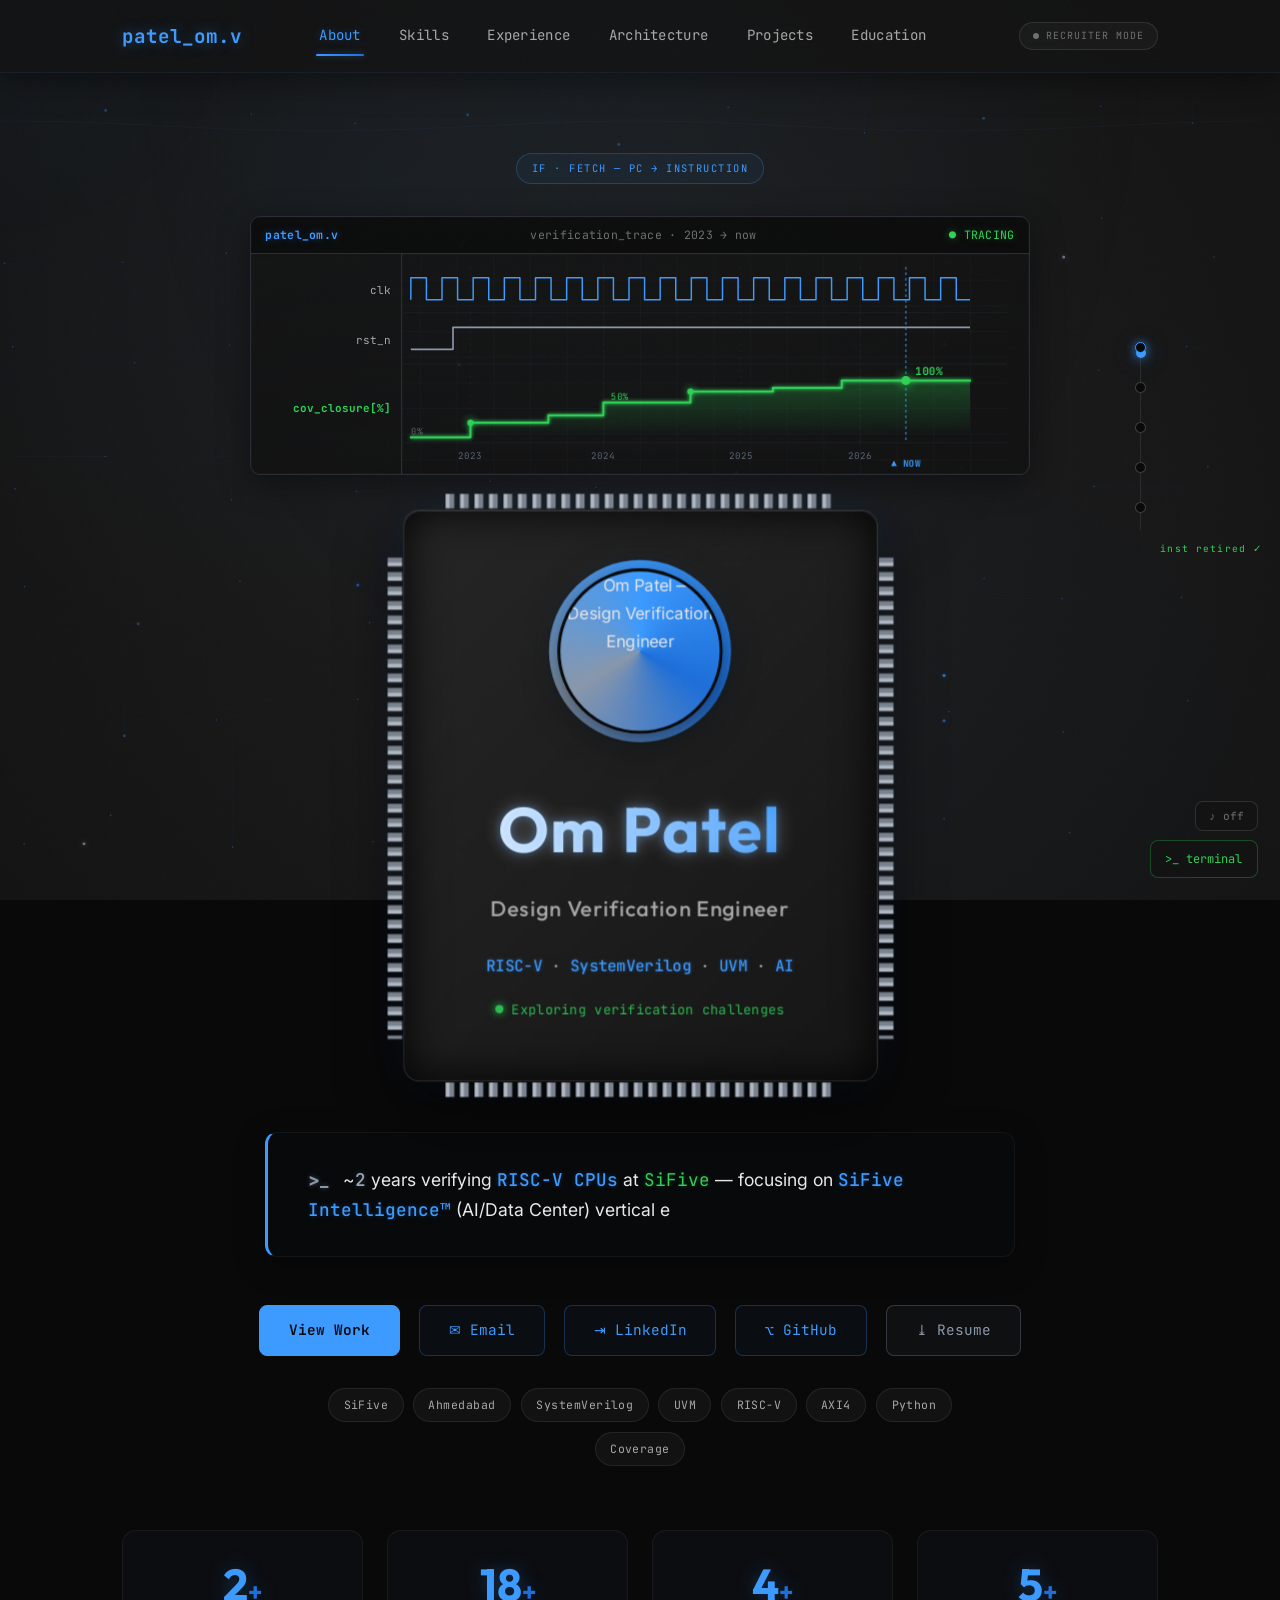
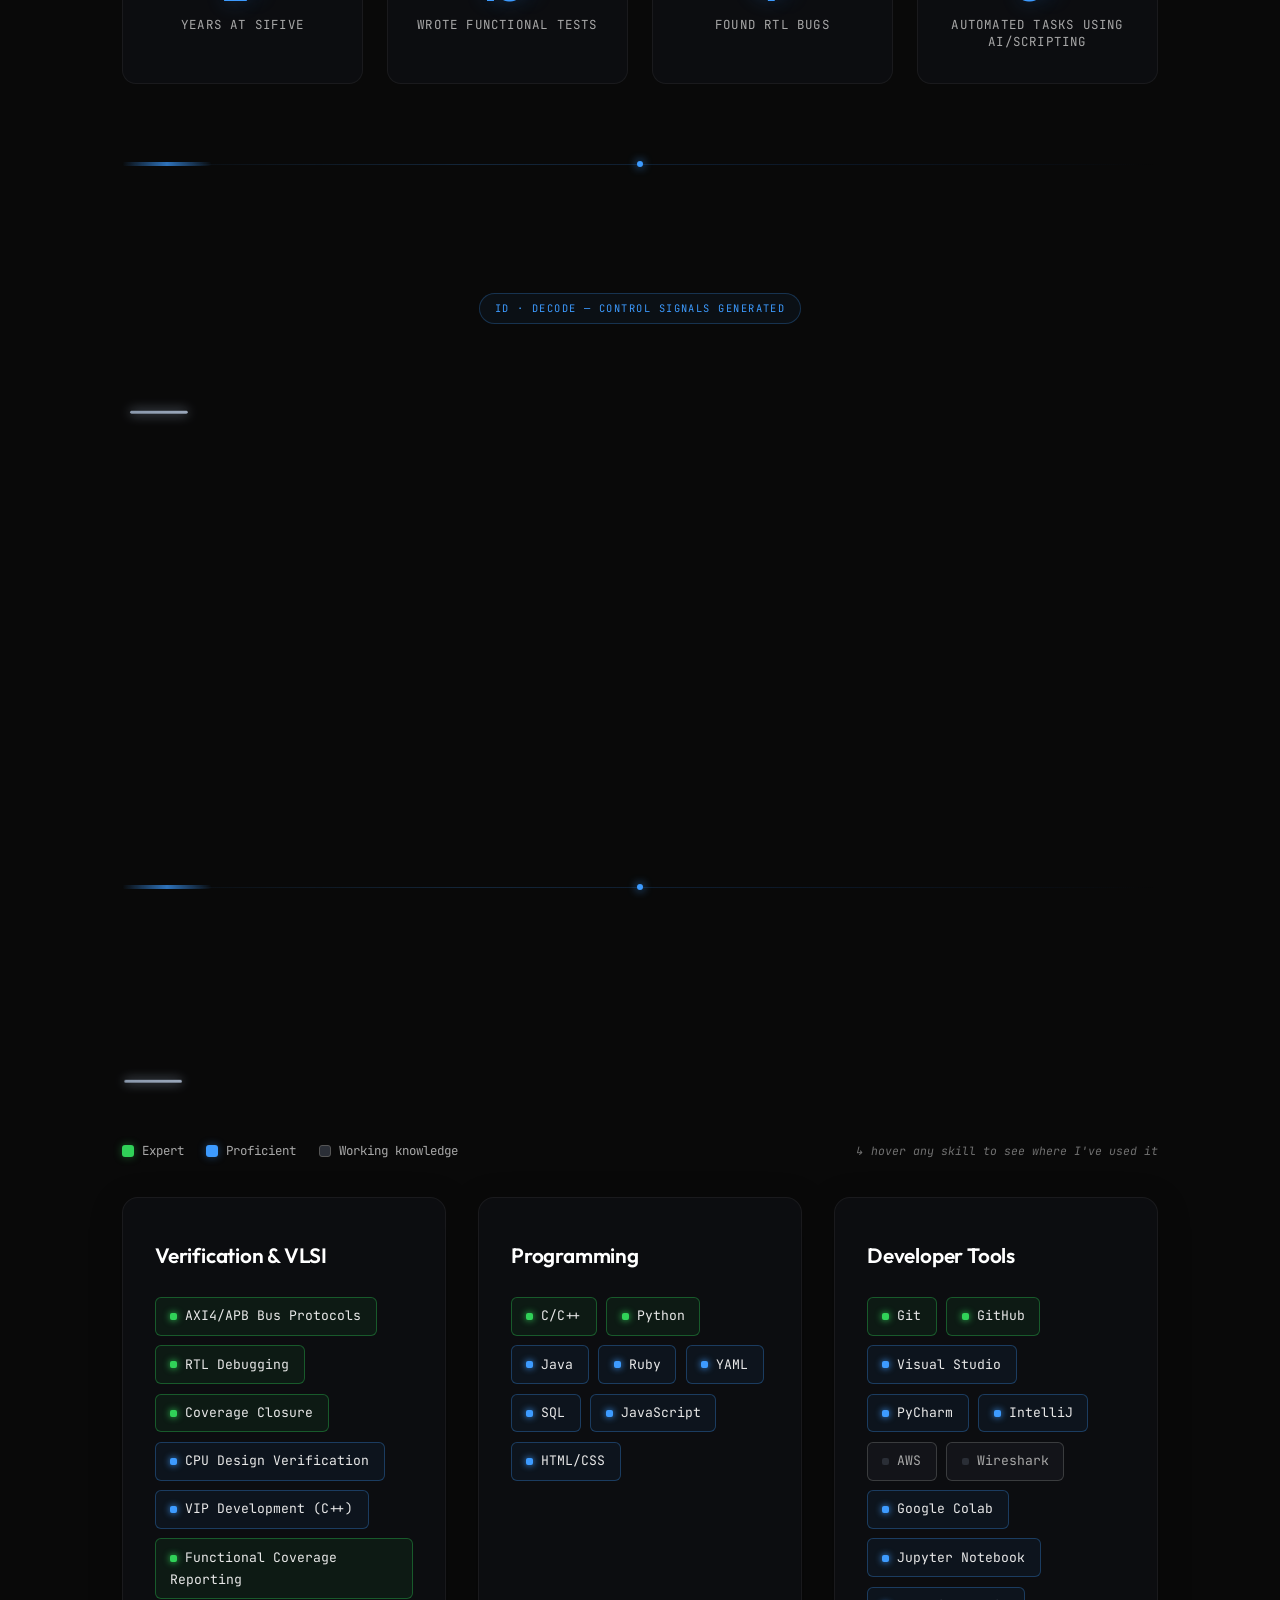
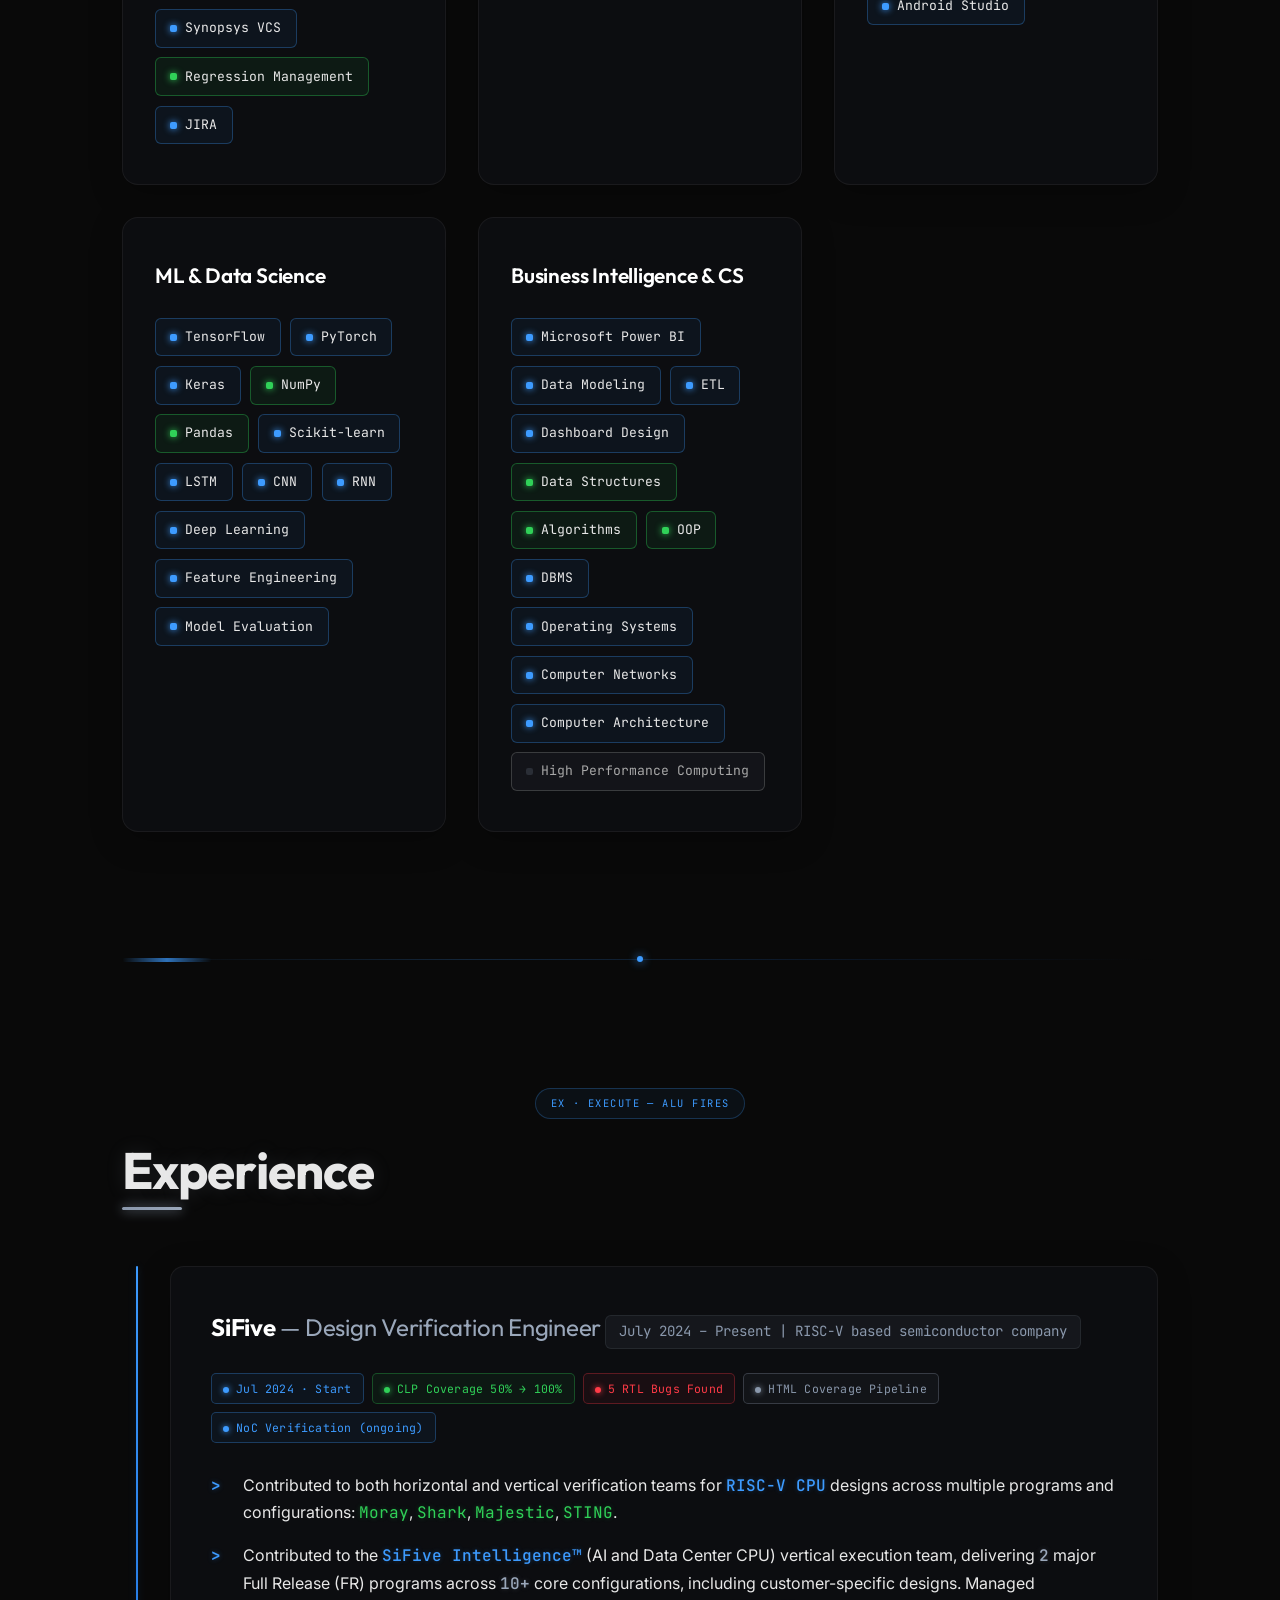
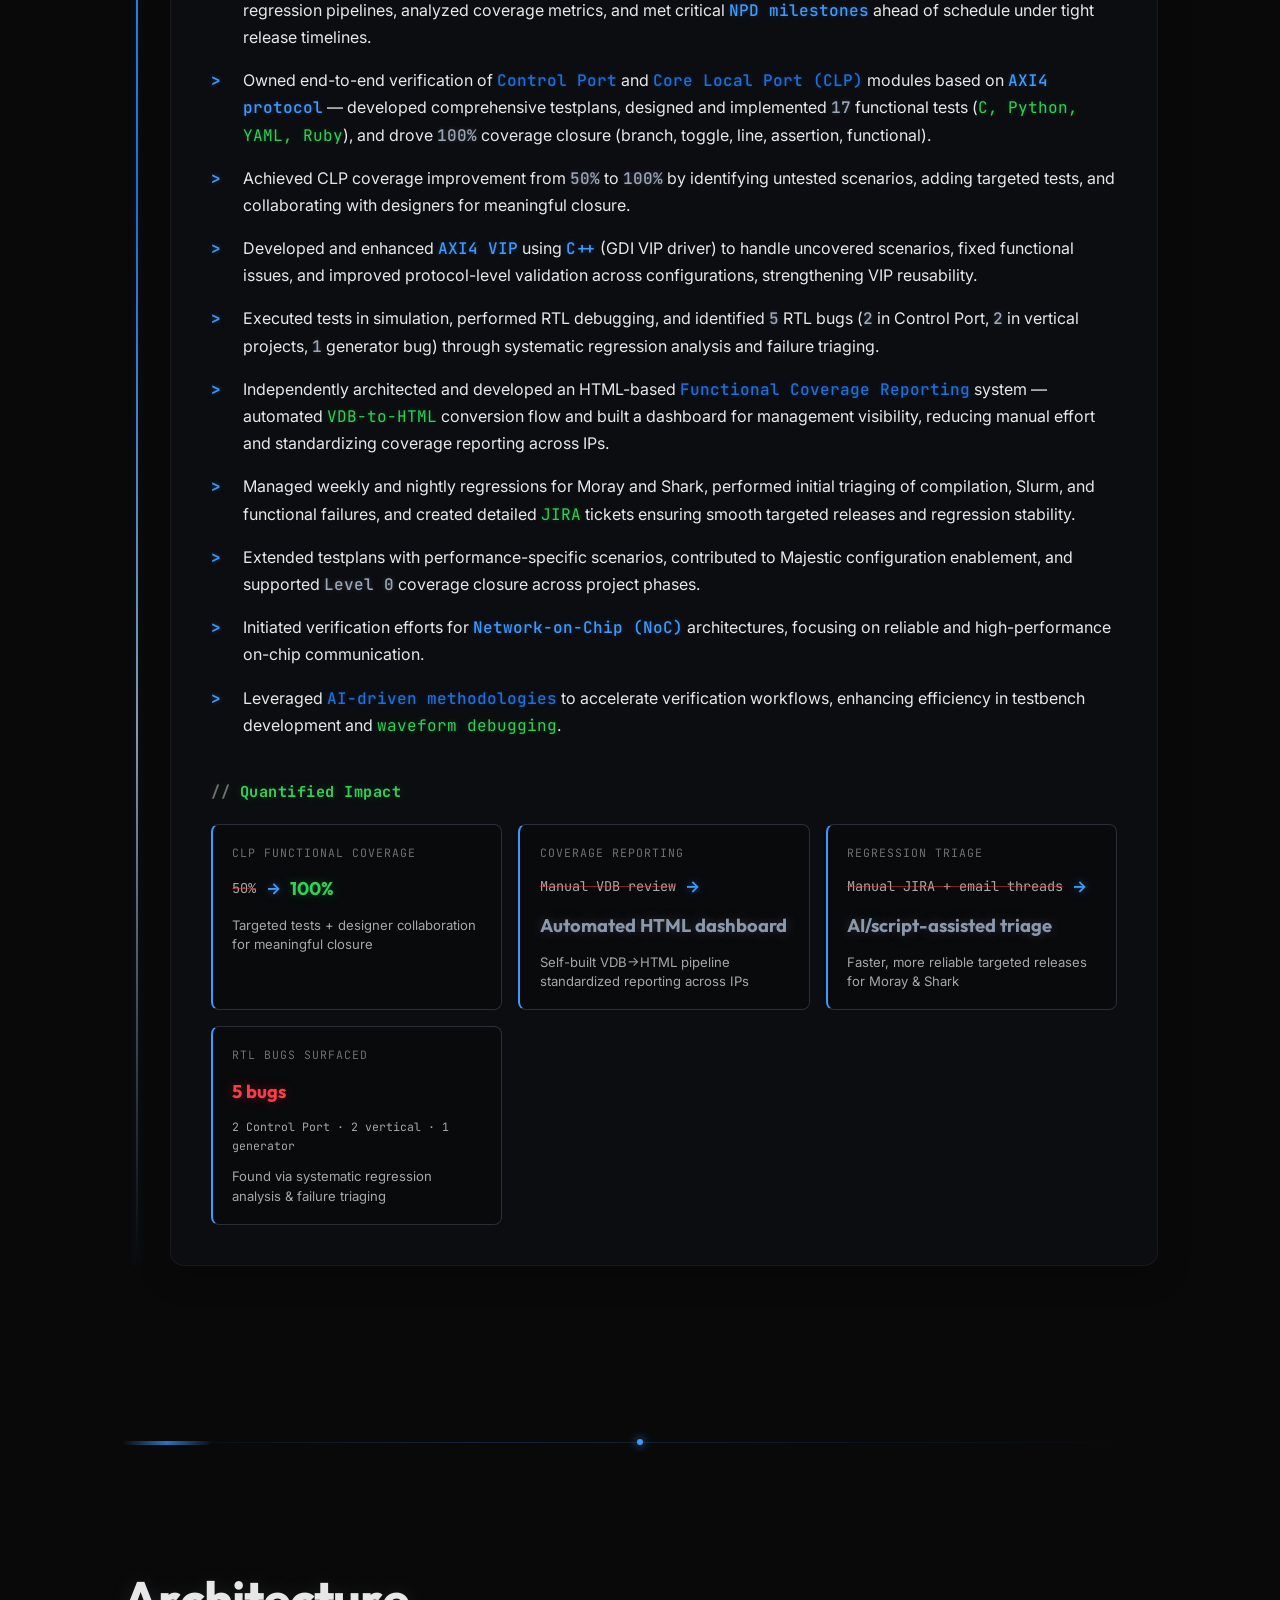
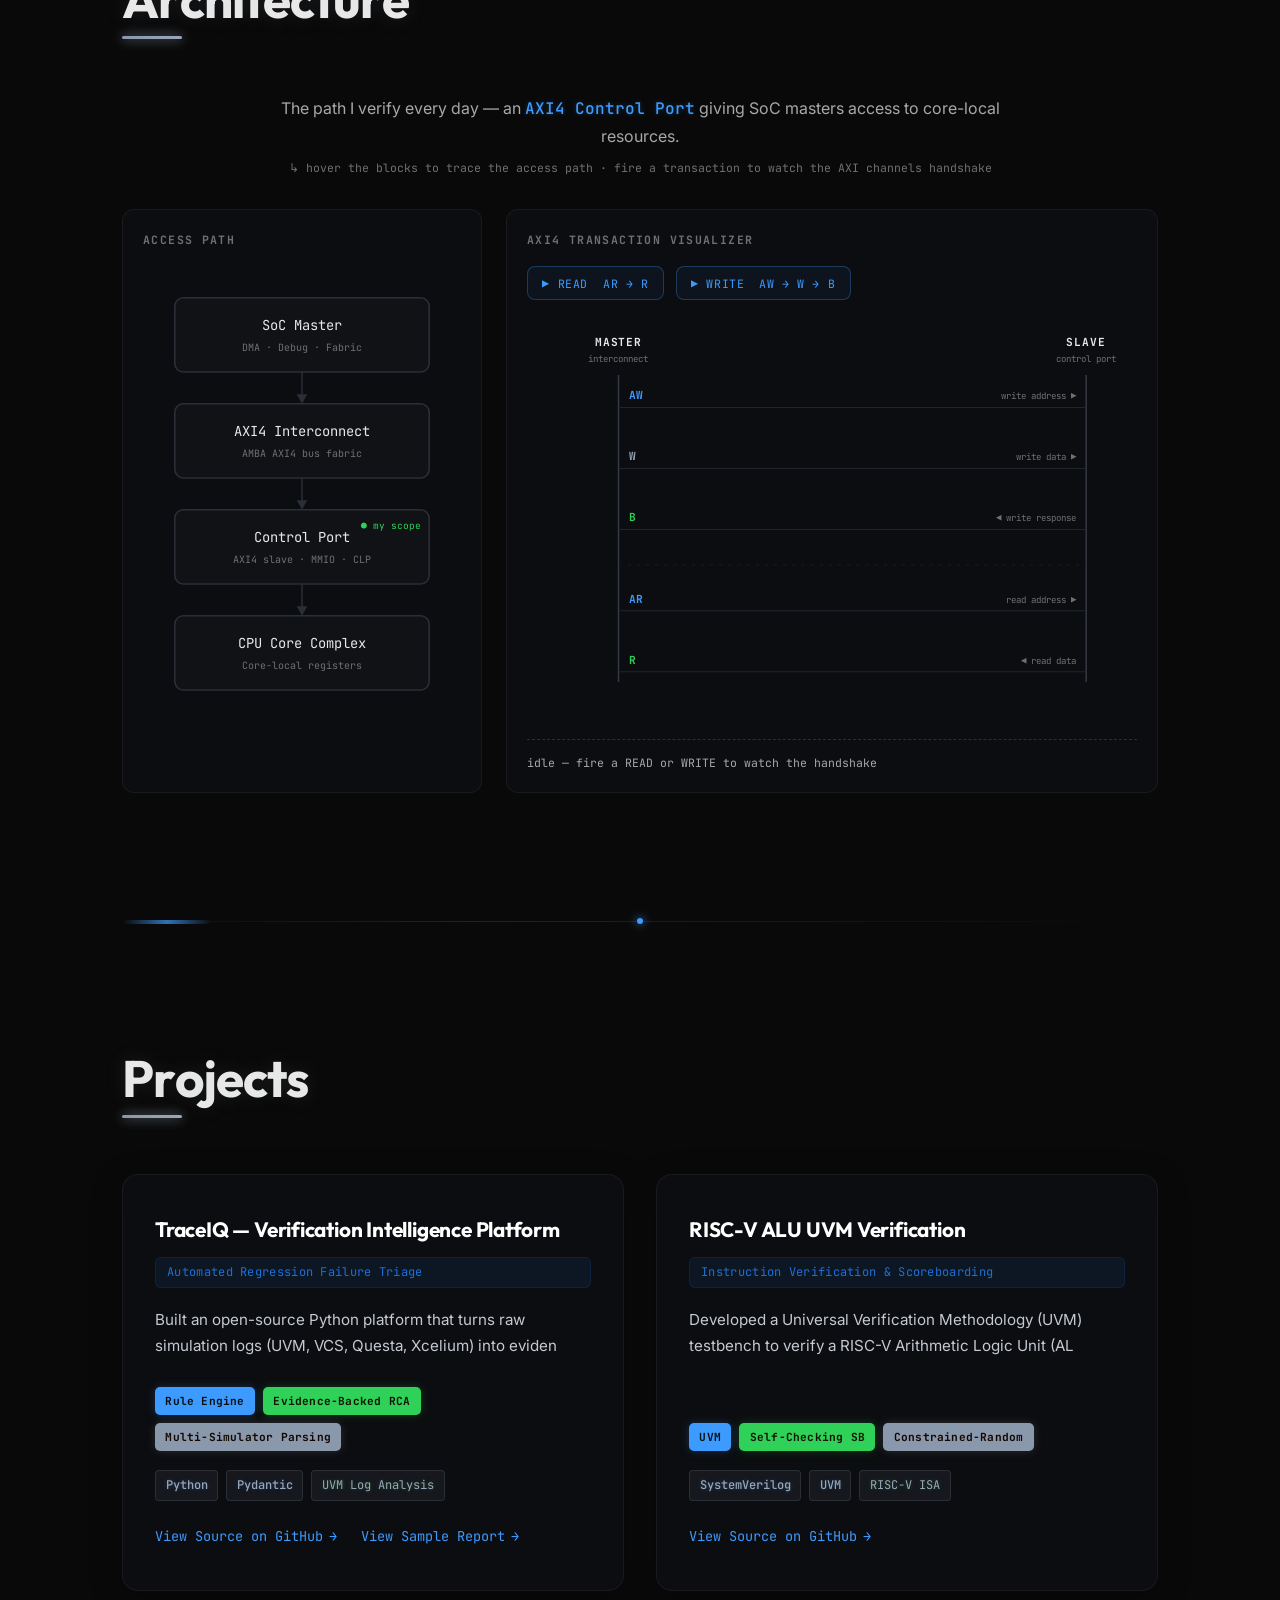
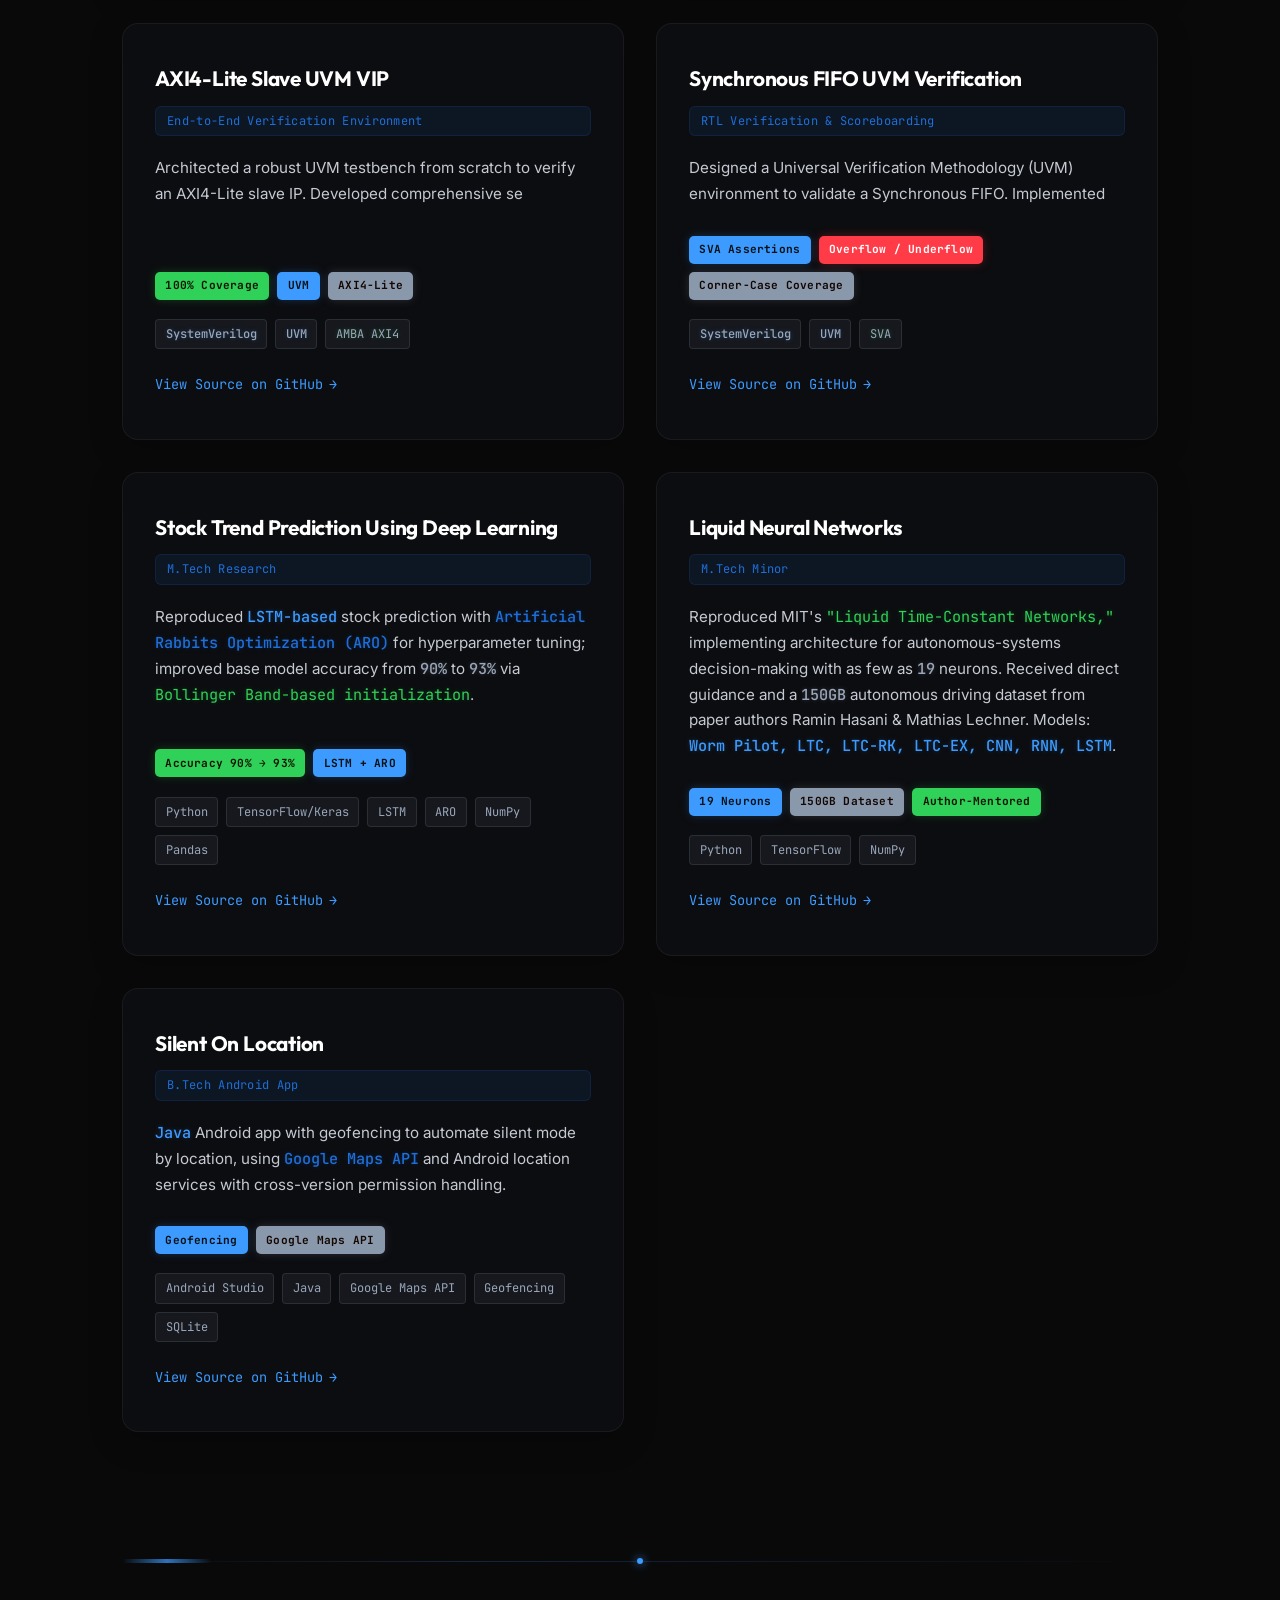
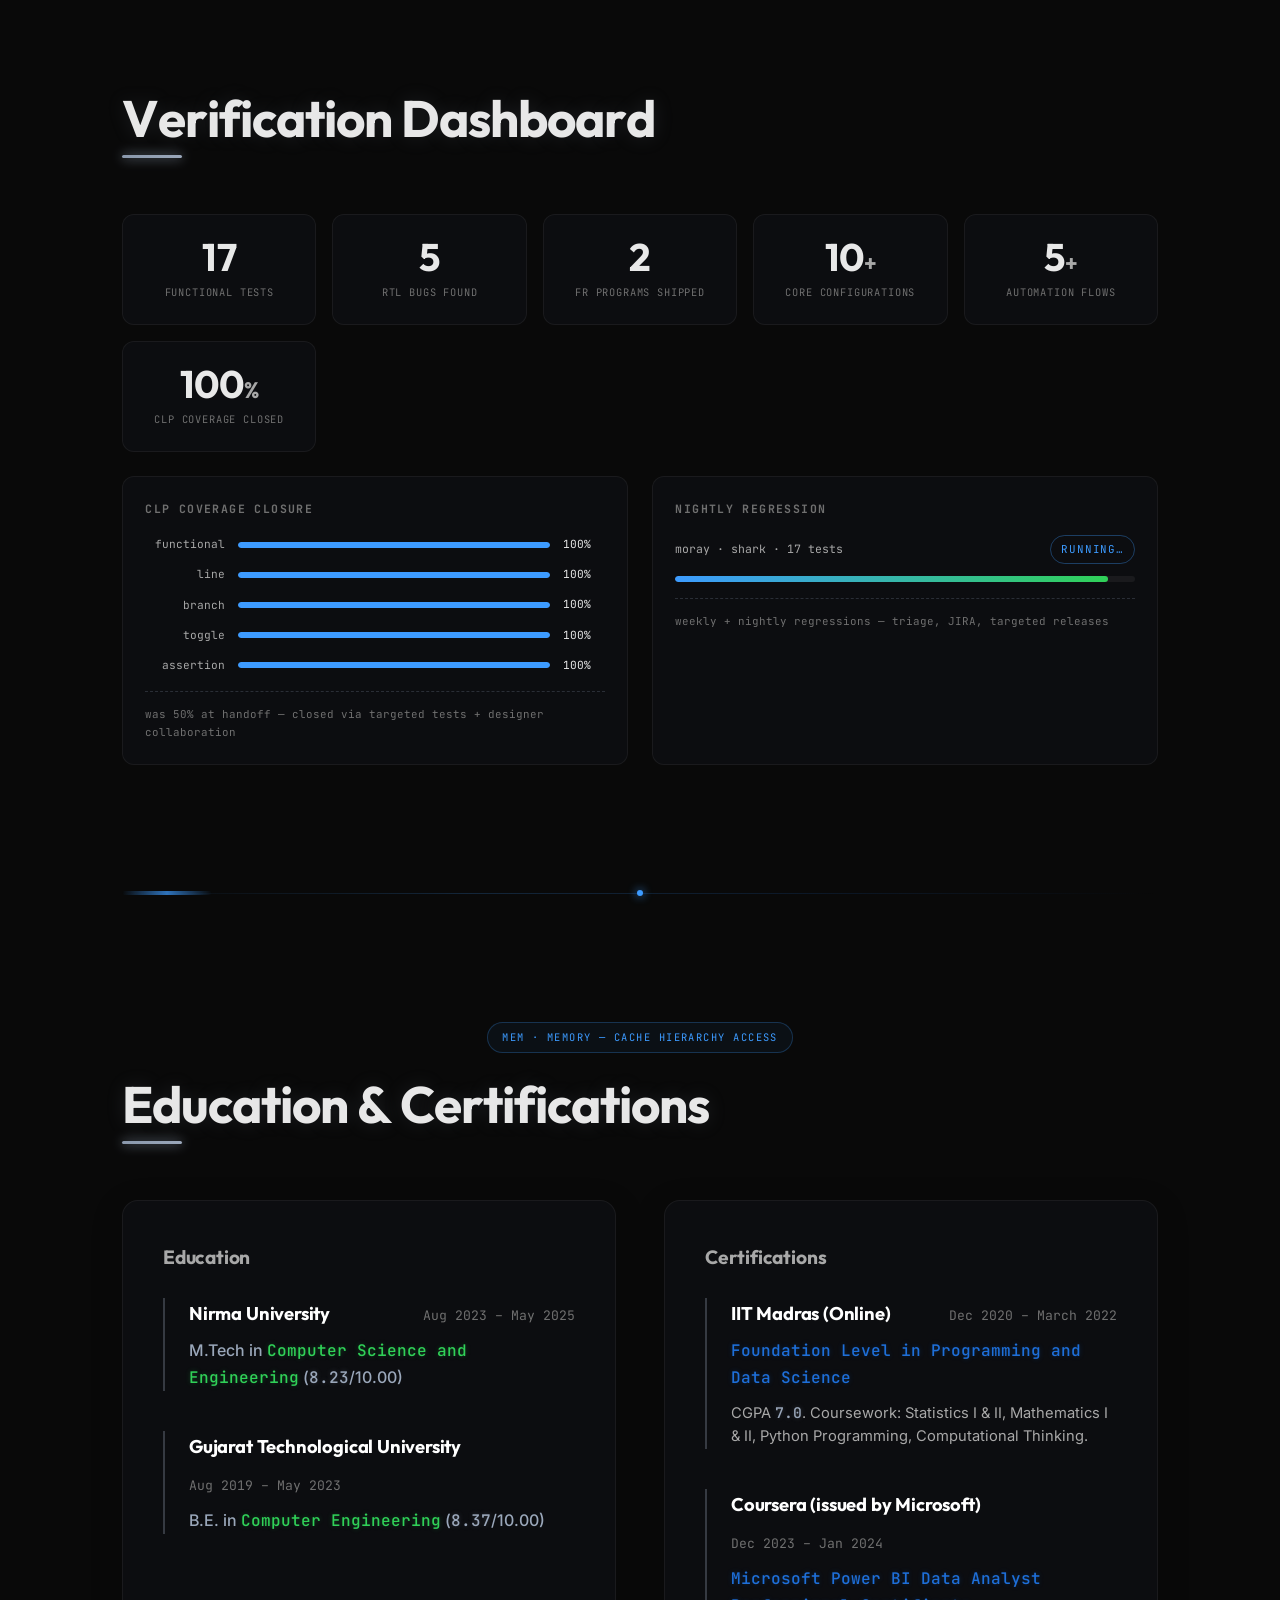
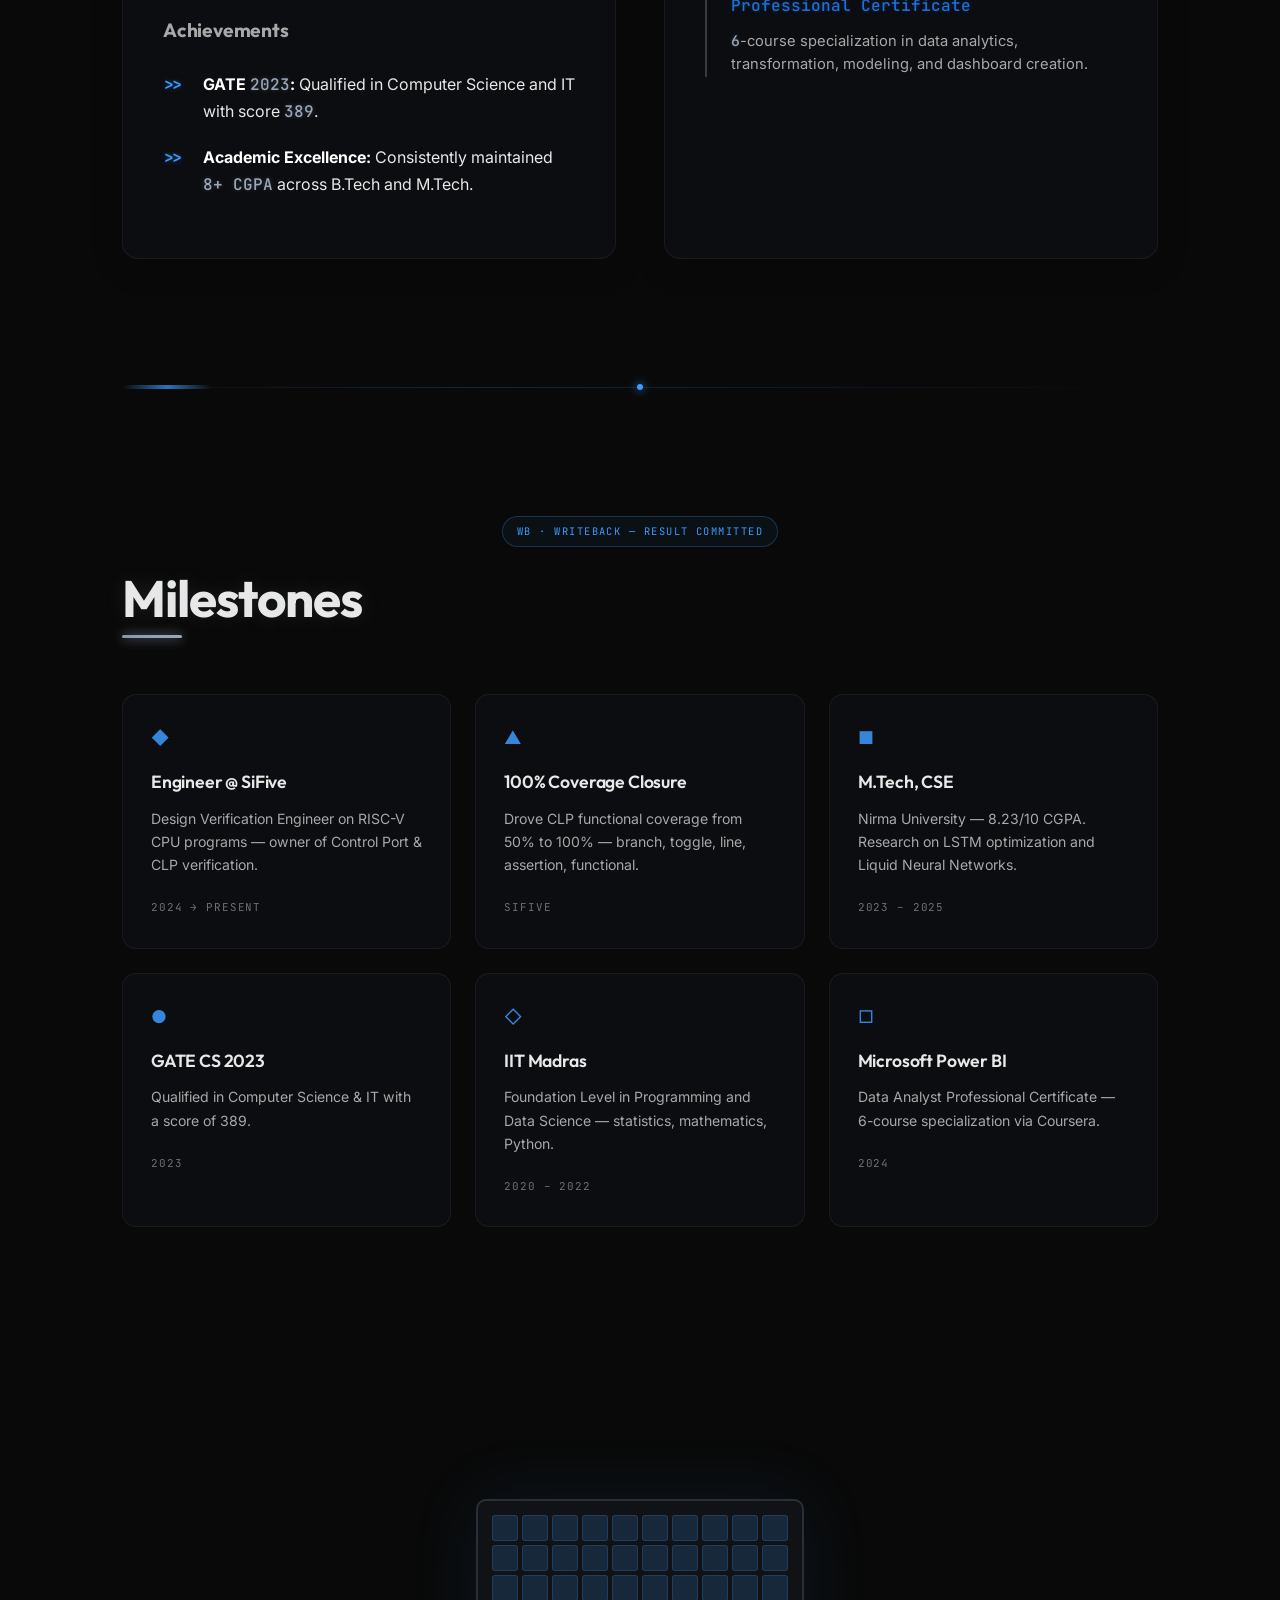
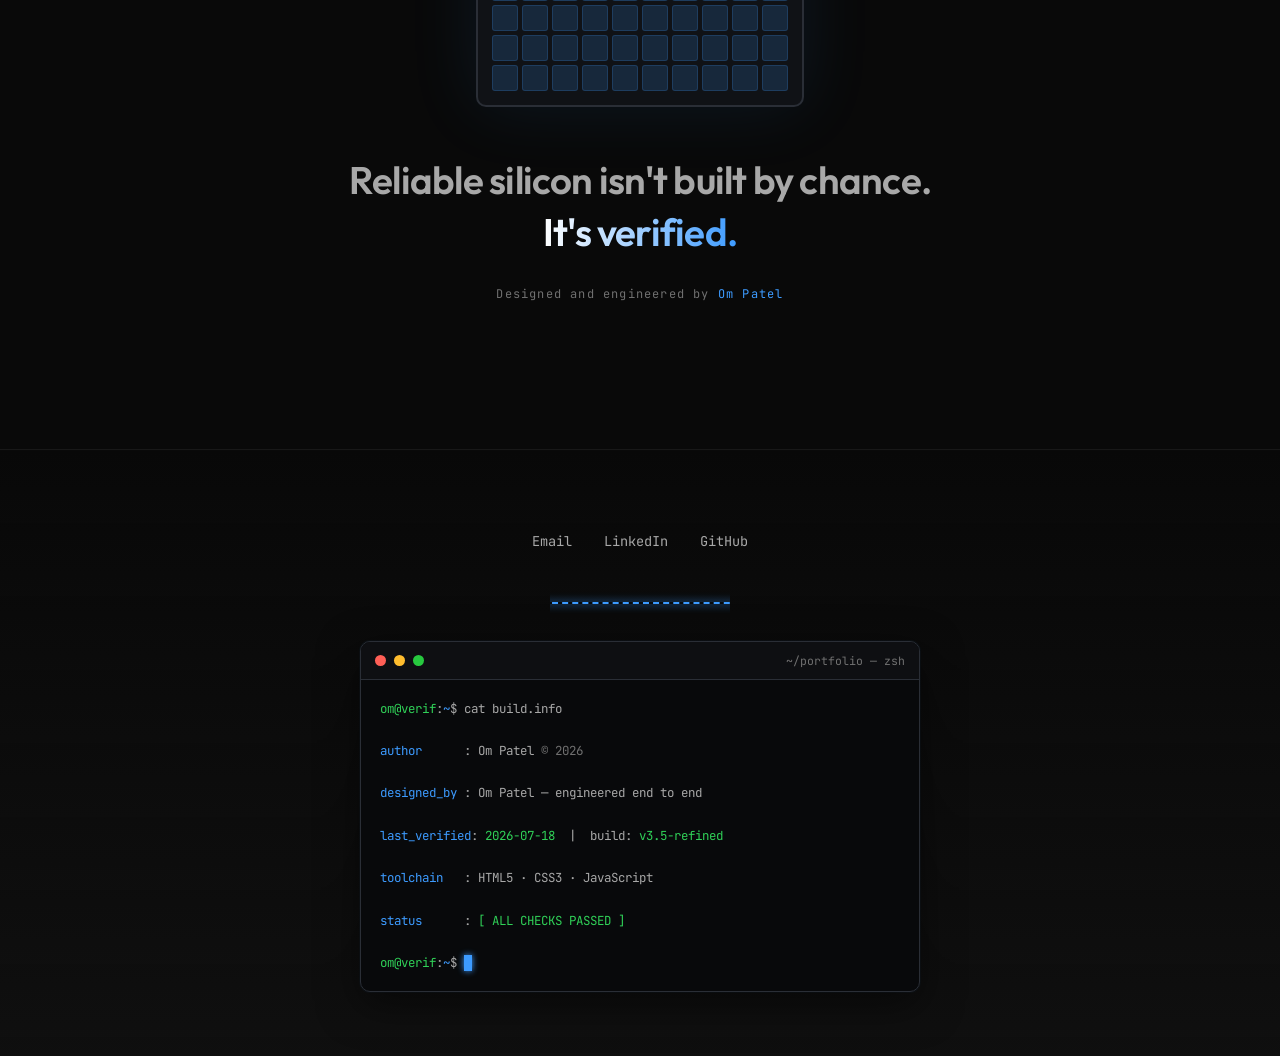
==== index.html @ 84b0ac48 "feat: add TraceIQ project card with GitHub link and sample report Co-Authored-By: Claude Fable 5 <no" ====
<!DOCTYPE html>
<html lang="en">
<head>
    <meta charset="UTF-8">
    <meta name="viewport" content="width=device-width, initial-scale=1.0">
    <title>Om Patel | Design Verification Engineer — RISC-V, SystemVerilog, UVM</title>
    <meta name="description" content="Portfolio of Om Patel, Design Verification Engineer at SiFive specializing in RISC-V CPU verification, AXI4 protocol, SystemVerilog, UVM, and AI-driven verification methodologies.">
    <meta name="keywords" content="Om Patel, Design Verification, RISC-V, SystemVerilog, UVM, SiFive, CPU Verification, AXI4">
    <meta name="author" content="Om Patel">

    <!-- Favicon -->
    <link rel="icon" type="image/svg+xml" href="favicon.svg">

    <!-- Open Graph / Twitter Card -->
    <meta property="og:type" content="website">
    <meta property="og:title" content="Om Patel | Design Verification Engineer">
    <meta property="og:description" content="CPU Design Verification Engineer at SiFive — RISC-V, SystemVerilog, UVM, AXI4, and verification automation.">
    <meta property="og:image" content="https://patel-om.github.io/portfolio/profile.jpg">
    <meta property="og:url" content="https://patel-om.github.io/portfolio/">
    <meta name="twitter:card" content="summary">
    <meta name="twitter:title" content="Om Patel | Design Verification Engineer">
    <meta name="twitter:description" content="CPU Design Verification Engineer at SiFive — RISC-V, SystemVerilog, UVM, AXI4, and verification automation.">
    <meta name="twitter:image" content="https://patel-om.github.io/portfolio/profile.jpg">

    <!-- Google Fonts -->
    <link rel="preconnect" href="https://fonts.googleapis.com">
    <link rel="preconnect" href="https://fonts.gstatic.com" crossorigin>
    <link href="https://fonts.googleapis.com/css2?family=Inter:wght@300;400;500;600&family=JetBrains+Mono:wght@400;700&family=Outfit:wght@400;500;600;700&display=swap" rel="stylesheet">
    <link rel="stylesheet" href="styles.css">
</head>
<body class="is-booting">
    <!-- Scroll Progress Bar -->
    <div id="scroll-progress" aria-hidden="true"></div>

    <!-- Terminal Boot Sequence Overlay -->
    <div id="boot-screen" role="presentation">
        <div class="terminal-content">
            <div id="boot-text"></div>
            <div class="boot-cursor"></div>
        </div>
        <button id="skip-boot" class="skip-btn" aria-label="Skip boot animation">[ Skip Boot Sequence ]</button>
    </div>

    <!-- Interactive Canvas Background -->
    <canvas id="circuit-canvas" aria-hidden="true"></canvas>
    <div class="ambient-glow" aria-hidden="true"></div>
    <div id="stage-veil" aria-hidden="true"></div>
    <div id="clock-flash" aria-hidden="true"></div>

    <!-- CRT Scanline Overlay -->
    <div class="scanlines" aria-hidden="true"></div>

    <!-- Mobile Nav Overlay -->
    <div class="mobile-nav-overlay" id="mobile-nav" aria-label="Mobile navigation">
        <a href="#about" class="mobile-nav-link">About</a>
        <a href="#skills" class="mobile-nav-link">Skills</a>
        <a href="#experience" class="mobile-nav-link">Experience</a>
        <a href="#architecture" class="mobile-nav-link">Architecture</a>
        <a href="#projects" class="mobile-nav-link">Projects</a>
        <a href="#education" class="mobile-nav-link">Education</a>
    </div>

    <!-- Main Site Wrapper -->
    <div id="main-content">
        <header>
            <nav class="sticky-nav" aria-label="Main navigation">
                <div class="nav-content">
                    <a href="#about" class="logo scramble-text" data-value="patel_om.v">patel_om.v</a>
                    <ul class="nav-links" id="nav-links">
                        <li><a href="#about" class="magnetic scramble-text" data-value="About" data-strength="20" data-section="about">About</a></li>
                        <li><a href="#skills" class="magnetic scramble-text" data-value="Skills" data-strength="20" data-section="skills">Skills</a></li>
                        <li><a href="#experience" class="magnetic scramble-text" data-value="Experience" data-strength="20" data-section="experience">Experience</a></li>
                        <li><a href="#architecture" class="magnetic scramble-text" data-value="Architecture" data-strength="20" data-section="architecture">Architecture</a></li>
                        <li><a href="#projects" class="magnetic scramble-text" data-value="Projects" data-strength="20" data-section="projects">Projects</a></li>
                        <li><a href="#education" class="magnetic scramble-text" data-value="Education" data-strength="20" data-section="education">Education</a></li>
                    </ul>
                    <button id="recruiter-toggle" type="button" aria-pressed="false" title="Content-first view: fewer animations, everything visible, resume pinned">
                        <span class="rm-led" aria-hidden="true"></span>Recruiter Mode
                    </button>
                    <button class="hamburger" id="hamburger-btn" aria-label="Toggle navigation menu" aria-expanded="false">
                        <span></span>
                        <span></span>
                        <span></span>
                    </button>
                </div>
            </nav>
        </header>

        <main>
            <!-- HERO SECTION -->
            <section id="about" class="hero-section" aria-label="About Om Patel">
                <div class="stage-tag-wrap"><span class="stage-tag">IF &middot; FETCH &mdash; pc &rarr; instruction</span></div>
                <!-- Animated Waveform Hero (Verdi Trace Inspector style) -->
                <div class="waveform-hero" aria-hidden="true">
                    <div class="waveform-toolbar">
                        <span class="wf-file">patel_om.v</span>
                        <span class="wf-signal">verification_trace &middot; 2023 → now</span>
                        <span class="wf-status">● TRACING</span>
                    </div>
                    <svg class="waveform-svg" viewBox="0 0 800 240" preserveAspectRatio="xMidYMid meet" role="img" aria-label="Multi-signal verification waveform over time">
                        <defs>
                            <pattern id="wf-grid" width="40" height="28" patternUnits="userSpaceOnUse">
                                <path d="M40 0 L0 0 0 28" fill="none" stroke="#21252D" stroke-width="0.5"/>
                            </pattern>
                            <filter id="wf-glow" x="-20%" y="-20%" width="140%" height="140%">
                                <feGaussianBlur stdDeviation="2.2" result="b"/>
                                <feMerge><feMergeNode in="b"/><feMergeNode in="SourceGraphic"/></feMerge>
                            </filter>
                            <linearGradient id="wf-cov-fill" x1="0" y1="0" x2="0" y2="1">
                                <stop offset="0%" stop-color="#30D158" stop-opacity="0.28"/>
                                <stop offset="100%" stop-color="#30D158" stop-opacity="0"/>
                            </linearGradient>
                        </defs>

                        <rect x="140" y="0" width="660" height="240" fill="url(#wf-grid)"/>

                        <!-- signal-name gutter -->
                        <line x1="140" y1="0" x2="140" y2="240" stroke="#333945" stroke-width="1"/>
                        <text class="wf-name" x="128" y="44"  text-anchor="end">clk</text>
                        <text class="wf-name" x="128" y="98"  text-anchor="end">rst_n</text>
                        <text class="wf-name wf-name-hi" x="128" y="172" text-anchor="end">cov_closure[%]</text>

                        <!-- row separators -->
                        <line x1="140" y1="64"  x2="800" y2="64"  stroke="#1B1F26" stroke-width="1"/>
                        <line x1="140" y1="120" x2="800" y2="120" stroke="#1B1F26" stroke-width="1"/>
                        <line x1="140" y1="206" x2="800" y2="206" stroke="#1B1F26" stroke-width="1"/>

                        <!-- year gridlines + time axis -->
                        <g class="wf-axis" font-family="'JetBrains Mono', monospace" font-size="10" fill="#5C6675">
                            <line x1="215" y1="14" x2="215" y2="206" stroke="#20242C" stroke-dasharray="2 5"/>
                            <line x1="360" y1="14" x2="360" y2="206" stroke="#20242C" stroke-dasharray="2 5"/>
                            <line x1="510" y1="14" x2="510" y2="206" stroke="#20242C" stroke-dasharray="2 5"/>
                            <line x1="640" y1="14" x2="640" y2="206" stroke="#20242C" stroke-dasharray="2 5"/>
                            <text x="215" y="224" text-anchor="middle">2023</text>
                            <text x="360" y="224" text-anchor="middle">2024</text>
                            <text x="510" y="224" text-anchor="middle">2025</text>
                            <text x="640" y="224" text-anchor="middle">2026</text>
                        </g>

                        <!-- clk -->
                        <path class="wf-sig wf-clk" pathLength="100" fill="none" stroke="#3D9BFF" stroke-width="1.6" stroke-linejoin="round"
                              d="M150,50 V26 H167 V50 H184 V26 H201 V50 H218 V26 H235 V50 H252 V26 H269 V50 H286 V26 H303 V50 H320 V26 H337 V50 H354 V26 H371 V50 H388 V26 H405 V50 H422 V26 H439 V50 H456 V26 H473 V50 H490 V26 H507 V50 H524 V26 H541 V50 H558 V26 H575 V50 H592 V26 H609 V50 H626 V26 H643 V50 H660 V26 H677 V50 H694 V26 H711 V50 H728 V26 H745 V50 H760"/>

                        <!-- rst_n (released early) -->
                        <path class="wf-sig wf-rst" pathLength="100" fill="none" stroke="#8A98AC" stroke-width="1.8" stroke-linejoin="round"
                              d="M150,104 H196 V80 H760"/>

                        <!-- coverage closure climb (the story) -->
                        <path class="wf-cov-area" d="M150,200 L215,200 L215,184 L300,184 L300,176 L360,176 L360,162 L455,162 L455,150 L545,150 L545,146 L620,146 L620,138 L760,138 L760,200 Z" fill="url(#wf-cov-fill)"/>
                        <path class="wf-sig wf-cov" pathLength="100" filter="url(#wf-glow)" fill="none" stroke="#30D158" stroke-width="2.4" stroke-linejoin="round" stroke-linecap="round"
                              d="M150,200 L215,200 L215,184 L300,184 L300,176 L360,176 L360,162 L455,162 L455,150 L545,150 L545,146 L620,146 L620,138 L760,138"/>

                        <!-- milestone dots on the coverage track -->
                        <circle class="wf-ms" cx="215" cy="184" r="3.5" fill="#30D158"/>
                        <circle class="wf-ms" cx="455" cy="150" r="3.5" fill="#30D158"/>

                        <!-- value labels -->
                        <g font-family="'JetBrains Mono', monospace" font-size="10">
                            <text class="wf-val" x="150" y="197" fill="#5C6675">0%</text>
                            <text class="wf-val" x="368" y="159" fill="#30D158">50%</text>
                        </g>

                        <!-- NOW cursor -->
                        <line class="wf-now-line" x1="690" y1="14" x2="690" y2="206" stroke="#3D9BFF" stroke-width="1" stroke-dasharray="3 3" opacity="0.7"/>
                        <circle class="wf-peak" cx="690" cy="138" r="5" fill="#30D158"/>
                        <text class="wf-peak-label" x="700" y="132" fill="#30D158" font-family="'JetBrains Mono', monospace" font-size="12" font-weight="700">100%</text>
                        <text class="wf-now-label" x="690" y="232" text-anchor="middle" fill="#3D9BFF" font-family="'JetBrains Mono', monospace" font-size="10" font-weight="700">▲ NOW</text>
                    </svg>
                </div>

                <div class="chip-container">
                    <div class="chip-package glitch-hover">
                        <div class="pins top-pins"></div>
                        <div class="pins bottom-pins"></div>
                        <div class="pins left-pins"></div>
                        <div class="pins right-pins"></div>
                        <div class="chip-label">
                            <div class="profile-photo-wrapper">
                                <img src="profile.jpg" alt="Om Patel — Design Verification Engineer" class="profile-photo" width="160" height="160" loading="eager">
                            </div>
                            <h1 class="name scramble-text gradient-text" data-value="Om Patel">Om Patel</h1>
                            <h2 class="title">Design Verification Engineer</h2>
                            <div class="tech-stack">
                                <span class="hl-keyword">RISC-V</span> &middot; <span class="hl-keyword">SystemVerilog</span> &middot; <span class="hl-keyword">UVM</span> &middot; <span class="hl-keyword">AI</span>
                            </div>
                            <div class="status-led">Exploring verification challenges</div>
                        </div>
                    </div>
                </div>

                <div class="hero-intro parallax" data-speed="0.03">
                    <p class="typewriter-para">
                        <span class="prompt">&gt;_</span> ~<span class="hl-number">2</span> years verifying <span class="hl-keyword">RISC-V CPUs</span> at <span class="hl-string">SiFive</span> &mdash; focusing on <span class="hl-keyword">SiFive Intelligence™</span> (AI/Data Center) vertical execution, <span class="hl-function">AXI4 protocol verification</span>, <span class="hl-function">coverage closure</span>, and <span class="hl-function">AI workflows</span>.<span class="cursor"></span>
                    </p>
                </div>

                <div class="contact-links parallax" data-speed="0.06">
                    <a href="#projects" class="contact-btn cta-primary magnetic" data-strength="40" id="cta-view-work" aria-label="View work">View Work</a>
                    <a href="mailto:patel2om002@gmail.com" class="contact-btn magnetic scramble-text" data-value="✉ Email" data-strength="40" id="contact-email" aria-label="Send email">✉ Email</a>
                    <a href="https://linkedin.com/in/om-patel-0369" target="_blank" rel="noopener noreferrer" class="contact-btn magnetic scramble-text" data-value="⇥ LinkedIn" data-strength="40" id="contact-linkedin" aria-label="Visit LinkedIn profile">⇥ LinkedIn</a>
                    <a href="https://github.com/patel-om" target="_blank" rel="noopener noreferrer" class="contact-btn magnetic scramble-text" data-value="⌥ GitHub" data-strength="40" id="contact-github" aria-label="Visit GitHub profile">⌥ GitHub</a>
                    <a href="Om Patel.pdf" download class="contact-btn resume-btn magnetic scramble-text" data-value="⤓ Resume" data-strength="40" id="contact-resume" aria-label="Download resume">⤓ Resume</a>
                </div>

                <div class="hero-tags parallax" data-speed="0.05" aria-label="Keywords">
                    <span class="hero-tag">SiFive</span>
                    <span class="hero-tag">Ahmedabad</span>
                    <span class="hero-tag">SystemVerilog</span>
                    <span class="hero-tag">UVM</span>
                    <span class="hero-tag">RISC-V</span>
                    <span class="hero-tag">AXI4</span>
                    <span class="hero-tag">Python</span>
                    <span class="hero-tag">Coverage</span>
                </div>

                <!-- Animated Stats -->
                <div class="stats-section" aria-label="Key statistics">
                    <div class="stat-card spotlight-card">
                        <div class="stat-number"><span class="counter" data-target="2">0</span><span class="stat-suffix">+</span></div>
                        <div class="stat-label">Years at SiFive</div>
                    </div>
                    <div class="stat-card spotlight-card">
                        <div class="stat-number"><span class="counter" data-target="18">0</span><span class="stat-suffix">+</span></div>
                        <div class="stat-label">Wrote Functional Tests</div>
                    </div>
                    <div class="stat-card spotlight-card">
                        <div class="stat-number"><span class="counter" data-target="4">0</span><span class="stat-suffix">+</span></div>
                        <div class="stat-label">Found RTL Bugs</div>
                    </div>
                    <div class="stat-card spotlight-card">
                        <div class="stat-number"><span class="counter" data-target="5">0</span><span class="stat-suffix">+</span></div>
                        <div class="stat-label">Automated Tasks Using AI/Scripting</div>
                    </div>
                </div>
            </section>

            <div class="section-divider" aria-hidden="true"></div>

            <!-- CURRENTLY BUILDING -->
            <section id="now" class="content-section" aria-label="Currently building">
                <div class="stage-tag-wrap"><span class="stage-tag">ID &middot; DECODE &mdash; control signals generated</span></div>
                <h2 class="section-title scramble-text" data-value="Currently Building">Currently Building</h2>
                <div class="now-grid stagger-children">
                    <article class="now-card spotlight-card gradient-border">
                        <div class="now-head">
                            <h3>NoC Verification</h3>
                            <span class="status-pill st-active"><span class="led"></span>ACTIVE</span>
                        </div>
                        <p>Initiating verification for <span class="hl-keyword">Network-on-Chip</span> architectures &mdash; reliable, high-performance on-chip communication for next-gen core complexes.</p>
                        <div class="now-meta">
                            <span><b>Focus</b>Testplan &amp; protocol study</span>
                            <span><b>Stack</b>SystemVerilog &middot; NoC</span>
                        </div>
                    </article>
                    <article class="now-card spotlight-card gradient-border">
                        <div class="now-head">
                            <h3>Coverage Reporting Pipeline</h3>
                            <span class="status-pill st-prod"><span class="led"></span>PRODUCTION</span>
                        </div>
                        <p>Self-built <span class="hl-function">VDB&rarr;HTML</span> functional-coverage flow powering management dashboards, standardizing reporting across IPs.</p>
                        <div class="now-meta">
                            <span><b>Stack</b>Python &middot; HTML dashboards</span>
                            <span><b>Impact</b>Manual VDB review &rarr; one dashboard</span>
                        </div>
                    </article>
                    <article class="now-card spotlight-card gradient-border">
                        <div class="now-head">
                            <h3>SiFive Intelligence&trade; FR Programs</h3>
                            <span class="status-pill st-shipped"><span class="led"></span>SHIPPED</span>
                        </div>
                        <p><span class="hl-number">2</span> Full Release programs across <span class="hl-number">10+</span> core configurations &mdash; NPD milestones met ahead of schedule under tight timelines.</p>
                        <div class="now-meta">
                            <span><b>Role</b>Regressions &middot; coverage &middot; triage</span>
                            <span><b>Scope</b>AI / Data Center vertical</span>
                        </div>
                    </article>
                </div>
            </section>

            <div class="section-divider" aria-hidden="true"></div>

            <!-- SKILLS -->
            <section id="skills" class="content-section" aria-label="Technical skills">
                <h2 class="section-title scramble-text" data-value="Skills">Skills</h2>

                <!-- Proficiency legend -->
                <div class="skill-legend" aria-label="Proficiency legend">
                    <span class="legend-item"><span class="legend-swatch lvl-expert"></span>Expert</span>
                    <span class="legend-item"><span class="legend-swatch lvl-proficient"></span>Proficient</span>
                    <span class="legend-item"><span class="legend-swatch lvl-learning"></span>Working knowledge</span>
                    <span class="legend-hint">↳ hover any skill to see where I've used it</span>
                </div>

                <div class="register-map">
                    <div class="register-group spotlight-card glitch-hover gradient-border">
                        <h3 class="register-header scramble-text" data-value="Verification & VLSI">Verification &amp; VLSI</h3>
                        <div class="register-bits skill-heatmap">
                            <span class="bit" data-level="expert" data-tip="Control Port &amp; CLP verification @ SiFive">AXI4/APB Bus Protocols</span>
                            <span class="bit" data-level="expert" data-tip="5 RTL bugs found via failure triage">RTL Debugging</span>
                            <span class="bit" data-level="expert" data-tip="Drove CLP coverage 50% → 100%">Coverage Closure</span>
                            <span class="bit" data-level="proficient" data-tip="RISC-V cores: Moray, Shark, Majestic">CPU Design Verification</span>
                            <span class="bit" data-level="proficient" data-tip="Enhanced AXI4 GDI VIP driver in C++">VIP Development (C++)</span>
                            <span class="bit" data-level="expert" data-tip="Built VDB→HTML coverage dashboard">Functional Coverage Reporting</span>
                            <span class="bit" data-level="proficient" data-tip="Daily simulation &amp; regressions">Synopsys VCS</span>
                            <span class="bit" data-level="expert" data-tip="Weekly &amp; nightly Moray / Shark regressions">Regression Management</span>
                            <span class="bit" data-level="proficient" data-tip="Failure triage &amp; targeted release tickets">JIRA</span>
                        </div>
                    </div>

                    <div class="register-group spotlight-card glitch-hover gradient-border">
                        <h3 class="register-header scramble-text" data-value="Programming">Programming</h3>
                        <div class="register-bits skill-heatmap">
                            <span class="bit" data-level="expert" data-tip="VIP development &amp; functional tests">C/C++</span>
                            <span class="bit" data-level="expert" data-tip="Automation, AI tooling &amp; ML research">Python</span>
                            <span class="bit" data-level="proficient" data-tip="Android app development">Java</span>
                            <span class="bit" data-level="proficient" data-tip="Test infrastructure scripting @ SiFive">Ruby</span>
                            <span class="bit" data-level="proficient" data-tip="Test &amp; config definitions">YAML</span>
                            <span class="bit" data-level="proficient" data-tip="Data modeling &amp; queries">SQL</span>
                            <span class="bit" data-level="proficient" data-tip="This portfolio &amp; coverage dashboards">JavaScript</span>
                            <span class="bit" data-level="proficient" data-tip="HTML reporting pipelines &amp; UI">HTML/CSS</span>
                        </div>
                    </div>

                    <div class="register-group spotlight-card glitch-hover gradient-border">
                        <h3 class="register-header scramble-text" data-value="Developer Tools">Developer Tools</h3>
                        <div class="register-bits skill-heatmap">
                            <span class="bit" data-level="expert" data-tip="Daily version control workflow">Git</span>
                            <span class="bit" data-level="expert" data-tip="Project hosting &amp; collaboration">GitHub</span>
                            <span class="bit" data-level="proficient" data-tip="C/C++ development">Visual Studio</span>
                            <span class="bit" data-level="proficient" data-tip="Python development">PyCharm</span>
                            <span class="bit" data-level="proficient" data-tip="Java development">IntelliJ</span>
                            <span class="bit" data-level="learning" data-tip="Cloud compute basics">AWS</span>
                            <span class="bit" data-level="learning" data-tip="Packet analysis">Wireshark</span>
                            <span class="bit" data-level="proficient" data-tip="ML experimentation">Google Colab</span>
                            <span class="bit" data-level="proficient" data-tip="Research notebooks">Jupyter Notebook</span>
                            <span class="bit" data-level="proficient" data-tip="Silent On Location app">Android Studio</span>
                        </div>
                    </div>

                    <div class="register-group spotlight-card glitch-hover gradient-border">
                        <h3 class="register-header scramble-text" data-value="ML & Data Science">ML &amp; Data Science</h3>
                        <div class="register-bits skill-heatmap">
                            <span class="bit" data-level="proficient" data-tip="Liquid NN &amp; stock prediction models">TensorFlow</span>
                            <span class="bit" data-level="proficient" data-tip="Deep learning experiments">PyTorch</span>
                            <span class="bit" data-level="proficient" data-tip="LSTM model prototyping">Keras</span>
                            <span class="bit" data-level="expert" data-tip="Core numerical workflows">NumPy</span>
                            <span class="bit" data-level="expert" data-tip="Data wrangling &amp; analysis">Pandas</span>
                            <span class="bit" data-level="proficient" data-tip="Classical ML &amp; evaluation">Scikit-learn</span>
                            <span class="bit" data-level="proficient" data-tip="Stock trend prediction research">LSTM</span>
                            <span class="bit" data-level="proficient" data-tip="Liquid NN vision models">CNN</span>
                            <span class="bit" data-level="proficient" data-tip="Sequence modeling">RNN</span>
                            <span class="bit" data-level="proficient" data-tip="M.Tech research focus">Deep Learning</span>
                            <span class="bit" data-level="proficient" data-tip="Bollinger-band initialization">Feature Engineering</span>
                            <span class="bit" data-level="proficient" data-tip="Accuracy &amp; error metrics">Model Evaluation</span>
                        </div>
                    </div>

                    <div class="register-group spotlight-card glitch-hover gradient-border">
                        <h3 class="register-header scramble-text" data-value="Business Intelligence & CS">Business Intelligence &amp; CS</h3>
                        <div class="register-bits skill-heatmap">
                            <span class="bit" data-level="proficient" data-tip="Microsoft Power BI certified">Microsoft Power BI</span>
                            <span class="bit" data-level="proficient" data-tip="Star schema &amp; relationships">Data Modeling</span>
                            <span class="bit" data-level="proficient" data-tip="Extract / transform / load flows">ETL</span>
                            <span class="bit" data-level="proficient" data-tip="Management-facing dashboards">Dashboard Design</span>
                            <span class="bit" data-level="expert" data-tip="GATE CS qualified">Data Structures</span>
                            <span class="bit" data-level="expert" data-tip="GATE CS qualified">Algorithms</span>
                            <span class="bit" data-level="expert" data-tip="Core CS fundamentals">OOP</span>
                            <span class="bit" data-level="proficient" data-tip="Relational database systems">DBMS</span>
                            <span class="bit" data-level="proficient" data-tip="Core CS fundamentals">Operating Systems</span>
                            <span class="bit" data-level="proficient" data-tip="Protocols &amp; layers">Computer Networks</span>
                            <span class="bit" data-level="proficient" data-tip="Pipelines, caches, ISA">Computer Architecture</span>
                            <span class="bit" data-level="learning" data-tip="Parallel &amp; HPC concepts">High Performance Computing</span>
                        </div>
                    </div>
                </div>
            </section>

            <div class="section-divider" aria-hidden="true"></div>

            <!-- EXPERIENCE -->
            <section id="experience" class="content-section" aria-label="Professional experience">
                <div class="stage-tag-wrap"><span class="stage-tag">EX &middot; EXECUTE &mdash; ALU fires</span></div>
                <h2 class="section-title scramble-text" data-value="Experience">Experience</h2>
                <div class="timeline">
                    <article class="timeline-item spotlight-card glitch-hover gradient-border">
                        <div class="timeline-node"></div>
                        <div class="timeline-content">
                            <h3 class="scramble-text" data-value="SiFive">SiFive <span class="role">&mdash; Design Verification Engineer</span></h3>
                            <div class="date">July 2024 &ndash; Present | RISC-V based semiconductor company</div>

                            <!-- Color-coded milestone trace -->
                            <div class="milestones" aria-label="Key milestones">
                                <span class="milestone m-cyan">Jul 2024 · Start</span>
                                <span class="milestone m-lime">CLP Coverage 50% → 100%</span>
                                <span class="milestone m-rose">5 RTL Bugs Found</span>
                                <span class="milestone m-orange">HTML Coverage Pipeline</span>
                                <span class="milestone m-cyan">NoC Verification (ongoing)</span>
                            </div>

                            <ul class="stagger-children">
                                <li>Contributed to both horizontal and vertical verification teams for <span class="hl-keyword">RISC-V CPU</span> designs across multiple programs and configurations: <span class="hl-string">Moray</span>, <span class="hl-string">Shark</span>, <span class="hl-string">Majestic</span>, <span class="hl-string">STING</span>.</li>
                                <li>Contributed to the <span class="hl-keyword">SiFive Intelligence™</span> (AI and Data Center CPU) vertical execution team, delivering <span class="hl-number">2</span> major Full Release (FR) programs across <span class="hl-number">10+</span> core configurations, including customer-specific designs. Managed regression pipelines, analyzed coverage metrics, and met critical <span class="hl-keyword">NPD milestones</span> ahead of schedule under tight release timelines.</li>
                                <li>Owned end-to-end verification of <span class="hl-function">Control Port</span> and <span class="hl-function">Core Local Port (CLP)</span> modules based on <span class="hl-keyword">AXI4 protocol</span> &mdash; developed comprehensive testplans, designed and implemented <span class="hl-number">17</span> functional tests (<span class="hl-string">C, Python, YAML, Ruby</span>), and drove <span class="hl-number">100%</span> coverage closure (branch, toggle, line, assertion, functional).</li>
                                <li>Achieved CLP coverage improvement from <span class="hl-number">50%</span> to <span class="hl-number">100%</span> by identifying untested scenarios, adding targeted tests, and collaborating with designers for meaningful closure.</li>
                                <li>Developed and enhanced <span class="hl-keyword">AXI4 VIP</span> using <span class="hl-keyword">C++</span> (GDI VIP driver) to handle uncovered scenarios, fixed functional issues, and improved protocol-level validation across configurations, strengthening VIP reusability.</li>
                                <li>Executed tests in simulation, performed RTL debugging, and identified <span class="hl-number">5</span> RTL bugs (<span class="hl-number">2</span> in Control Port, <span class="hl-number">2</span> in vertical projects, <span class="hl-number">1</span> generator bug) through systematic regression analysis and failure triaging.</li>
                                <li>Independently architected and developed an HTML-based <span class="hl-function">Functional Coverage Reporting</span> system &mdash; automated <span class="hl-string">VDB-to-HTML</span> conversion flow and built a dashboard for management visibility, reducing manual effort and standardizing coverage reporting across IPs.</li>
                                <li>Managed weekly and nightly regressions for Moray and Shark, performed initial triaging of compilation, Slurm, and functional failures, and created detailed <span class="hl-string">JIRA</span> tickets ensuring smooth targeted releases and regression stability.</li>
                                <li>Extended testplans with performance-specific scenarios, contributed to Majestic configuration enablement, and supported <span class="hl-number">Level 0</span> coverage closure across project phases.</li>
                                <li>Initiated verification efforts for <span class="hl-keyword">Network-on-Chip (NoC)</span> architectures, focusing on reliable and high-performance on-chip communication.</li>
                                <li>Leveraged <span class="hl-function">AI-driven methodologies</span> to accelerate verification workflows, enhancing efficiency in testbench development and <span class="hl-string">waveform debugging</span>.</li>
                            </ul>

                            <!-- Quantified Impact: before -> after -->
                            <h4 class="impact-title">Quantified Impact</h4>
                            <div class="impact-grid stagger-children">
                                <div class="impact-card">
                                    <div class="impact-label">CLP Functional Coverage</div>
                                    <div class="impact-flow">
                                        <span class="impact-before">50%</span>
                                        <span class="impact-arrow">→</span>
                                        <span class="impact-after lime">100%</span>
                                    </div>
                                    <div class="impact-note">Targeted tests + designer collaboration for meaningful closure</div>
                                </div>
                                <div class="impact-card">
                                    <div class="impact-label">Coverage Reporting</div>
                                    <div class="impact-flow">
                                        <span class="impact-before">Manual VDB review</span>
                                        <span class="impact-arrow">→</span>
                                        <span class="impact-after orange">Automated HTML dashboard</span>
                                    </div>
                                    <div class="impact-note">Self-built VDB→HTML pipeline standardized reporting across IPs</div>
                                </div>
                                <div class="impact-card">
                                    <div class="impact-label">Regression Triage</div>
                                    <div class="impact-flow">
                                        <span class="impact-before">Manual JIRA + email threads</span>
                                        <span class="impact-arrow">→</span>
                                        <span class="impact-after orange">AI/script-assisted triage</span>
                                    </div>
                                    <div class="impact-note">Faster, more reliable targeted releases for Moray &amp; Shark</div>
                                </div>
                                <div class="impact-card">
                                    <div class="impact-label">RTL Bugs Surfaced</div>
                                    <div class="impact-flow">
                                        <span class="impact-after rose">5 bugs</span>
                                        <span class="impact-detail">2 Control Port · 2 vertical · 1 generator</span>
                                    </div>
                                    <div class="impact-note">Found via systematic regression analysis &amp; failure triaging</div>
                                </div>
                            </div>
                        </div>
                    </article>
                </div>
            </section>

            <div class="section-divider" aria-hidden="true"></div>

            <!-- INTERACTIVE ARCHITECTURE -->
            <section id="architecture" class="content-section" aria-label="Interactive architecture">
                <h2 class="section-title scramble-text" data-value="Architecture">Architecture</h2>
                <p class="arch-lede">The path I verify every day &mdash; an <span class="hl-keyword">AXI4 Control Port</span> giving SoC masters access to core-local resources.
                    <span class="arch-hint">↳ hover the blocks to trace the access path &middot; fire a transaction to watch the AXI channels handshake</span>
                </p>
                <div class="arch-wrap">
                    <div class="arch-panel spotlight-card gradient-border">
                        <h3 class="arch-panel-title">Access Path</h3>
                        <svg id="arch-chain" viewBox="0 0 300 420" role="img" aria-label="Block diagram: SoC master through AXI4 interconnect and Control Port to the CPU core complex">
                            <g class="arch-block" data-idx="0">
                                <rect x="30" y="30" width="240" height="70" rx="8"/>
                                <text class="arch-title" x="150" y="60">SoC Master</text>
                                <text class="arch-sub" x="150" y="80">DMA &middot; Debug &middot; Fabric</text>
                            </g>
                            <g class="arch-conn">
                                <line x1="150" y1="100" x2="150" y2="124"/>
                                <polygon points="150,130 145,121 155,121"/>
                            </g>
                            <g class="arch-block" data-idx="1">
                                <rect x="30" y="130" width="240" height="70" rx="8"/>
                                <text class="arch-title" x="150" y="160">AXI4 Interconnect</text>
                                <text class="arch-sub" x="150" y="180">AMBA AXI4 bus fabric</text>
                            </g>
                            <g class="arch-conn">
                                <line x1="150" y1="200" x2="150" y2="224"/>
                                <polygon points="150,230 145,221 155,221"/>
                            </g>
                            <g class="arch-block" data-idx="2">
                                <rect x="30" y="230" width="240" height="70" rx="8"/>
                                <text class="arch-title" x="150" y="260">Control Port</text>
                                <text class="arch-sub" x="150" y="280">AXI4 slave &middot; MMIO &middot; CLP</text>
                                <text class="arch-badge" x="262" y="248">&#9679; my scope</text>
                            </g>
                            <g class="arch-conn">
                                <line x1="150" y1="300" x2="150" y2="324"/>
                                <polygon points="150,330 145,321 155,321"/>
                            </g>
                            <g class="arch-block" data-idx="3">
                                <rect x="30" y="330" width="240" height="70" rx="8"/>
                                <text class="arch-title" x="150" y="360">CPU Core Complex</text>
                                <text class="arch-sub" x="150" y="380">Core-local registers</text>
                            </g>
                        </svg>
                    </div>
                    <div class="arch-panel spotlight-card gradient-border">
                        <h3 class="arch-panel-title">AXI4 Transaction Visualizer</h3>
                        <div class="axi-controls">
                            <button id="axi-read-btn" class="axi-btn" type="button">&#9654; READ &nbsp;AR &rarr; R</button>
                            <button id="axi-write-btn" class="axi-btn" type="button">&#9654; WRITE &nbsp;AW &rarr; W &rarr; B</button>
                        </div>
                        <svg id="axi-lanes" viewBox="0 0 600 400" role="img" aria-label="AXI4 channel lanes between master and slave: AW, W, B, AR, R">
                            <text class="rail-label" x="90" y="30">MASTER</text>
                            <text class="rail-sub" x="90" y="45">interconnect</text>
                            <text class="rail-label" x="550" y="30">SLAVE</text>
                            <text class="rail-sub" x="550" y="45">control port</text>
                            <line class="rail" x1="90" y1="58" x2="90" y2="360"/>
                            <line class="rail" x1="550" y1="58" x2="550" y2="360"/>

                            <line class="lane-line" data-ch="AW" x1="90" y1="90" x2="550" y2="90"/>
                            <text class="lane-label" data-ch="AW" x="100" y="82" fill="#3D9BFF">AW</text>
                            <text class="lane-desc" x="540" y="82">write address &#9654;</text>

                            <line class="lane-line" data-ch="W" x1="90" y1="150" x2="550" y2="150"/>
                            <text class="lane-label" data-ch="W" x="100" y="142" fill="#9AA7BA">W</text>
                            <text class="lane-desc" x="540" y="142">write data &#9654;</text>

                            <line class="lane-line" data-ch="B" x1="90" y1="210" x2="550" y2="210"/>
                            <text class="lane-label" data-ch="B" x="100" y="202" fill="#30D158">B</text>
                            <text class="lane-desc" x="540" y="202">&#9664; write response</text>

                            <line class="lane-sep" x1="90" y1="245" x2="550" y2="245"/>

                            <line class="lane-line" data-ch="AR" x1="90" y1="290" x2="550" y2="290"/>
                            <text class="lane-label" data-ch="AR" x="100" y="282" fill="#3D9BFF">AR</text>
                            <text class="lane-desc" x="540" y="282">read address &#9654;</text>

                            <line class="lane-line" data-ch="R" x1="90" y1="350" x2="550" y2="350"/>
                            <text class="lane-label" data-ch="R" x="100" y="342" fill="#30D158">R</text>
                            <text class="lane-desc" x="540" y="342">&#9664; read data</text>

                            <g id="axi-packets"></g>
                        </svg>
                        <div id="axi-log" class="axi-log" role="status">idle &mdash; fire a READ or WRITE to watch the handshake</div>
                    </div>
                </div>
            </section>

            <div class="section-divider" aria-hidden="true"></div>

            <!-- PROJECTS -->
            <section id="projects" class="content-section" aria-label="Projects">
                <h2 class="section-title scramble-text" data-value="Projects">Projects</h2>
                <div class="projects-grid">
                    <article class="project-card spotlight-card glitch-hover gradient-border" id="project-traceiq">
                        <div class="project-header">
                            <h3 class="scramble-text" data-value="TraceIQ — Verification Intelligence Platform">TraceIQ &mdash; Verification Intelligence Platform</h3>
                        </div>
                        <div class="project-context">Automated Regression Failure Triage</div>
                        <p class="typewriter-para">Built an open-source Python platform that turns raw simulation logs (UVM, VCS, Questa, Xcelium) into evidence-backed root-cause reports. A deterministic rule engine classifies failures &mdash; timeout, assertion, scoreboard mismatch, compile &mdash; with confidence scores, exact log-line evidence, and suggested next debug steps, rendered as structured JSON and an EDA-style HTML dashboard. Optional AI summary layer grounded strictly in extracted evidence.</p>
                        <div class="project-metrics">
                            <span class="metric-badge mb-cyan">Rule Engine</span>
                            <span class="metric-badge mb-lime">Evidence-Backed RCA</span>
                            <span class="metric-badge mb-orange">Multi-Simulator Parsing</span>
                        </div>
                        <div class="tech-tags">
                            <span class="hl-keyword">Python</span>
                            <span class="hl-function">Pydantic</span>
                            <span class="hl-string">UVM Log Analysis</span>
                        </div>
                        <div class="project-links">
                            <a href="https://github.com/patel-om/traceiq" target="_blank" rel="noopener noreferrer" class="project-link magnetic">View Source on GitHub</a>
                            <a href="traceiq-sample-report.html" target="_blank" rel="noopener noreferrer" class="project-link magnetic">View Sample Report</a>
                        </div>
                    </article>

                    <article class="project-card spotlight-card glitch-hover gradient-border" id="project-riscv-alu">
                        <div class="project-header">
                            <h3 class="scramble-text" data-value="RISC-V ALU UVM Verification">RISC-V ALU UVM Verification</h3>
                        </div>
                        <div class="project-context">Instruction Verification &amp; Scoreboarding</div>
                        <p class="typewriter-para">Developed a Universal Verification Methodology (UVM) testbench to verify a RISC-V Arithmetic Logic Unit (ALU). Executed randomized instruction sequences and established a cycle-accurate reference model scoreboard to guarantee specification compliance.</p>
                        <div class="project-metrics">
                            <span class="metric-badge mb-cyan">UVM</span>
                            <span class="metric-badge mb-lime">Self-Checking SB</span>
                            <span class="metric-badge mb-orange">Constrained-Random</span>
                        </div>
                        <div class="tech-tags">
                            <span class="hl-keyword">SystemVerilog</span>
                            <span class="hl-function">UVM</span>
                            <span class="hl-string">RISC-V ISA</span>
                        </div>
                        <a href="https://github.com/patel-om/riscv-alu-uvm" target="_blank" rel="noopener noreferrer" class="project-link magnetic">View Source on GitHub</a>
                    </article>

                    <article class="project-card spotlight-card glitch-hover gradient-border" id="project-axi4-lite">
                        <div class="project-header">
                            <h3 class="scramble-text" data-value="AXI4-Lite Slave UVM VIP">AXI4-Lite Slave UVM VIP</h3>
                        </div>
                        <div class="project-context">End-to-End Verification Environment</div>
                        <p class="typewriter-para">Architected a robust UVM testbench from scratch to verify an AXI4-Lite slave IP. Developed comprehensive sequences, active/passive agents, scoreboard checking, and functional coverage models to achieve <span class="hl-number">100%</span> verification closure.</p>
                        <div class="project-metrics">
                            <span class="metric-badge mb-lime">100% Coverage</span>
                            <span class="metric-badge mb-cyan">UVM</span>
                            <span class="metric-badge mb-orange">AXI4-Lite</span>
                        </div>
                        <div class="tech-tags">
                            <span class="hl-keyword">SystemVerilog</span>
                            <span class="hl-function">UVM</span>
                            <span class="hl-string">AMBA AXI4</span>
                        </div>
                        <a href="https://github.com/patel-om/axi4-lite-uvm-vip" target="_blank" rel="noopener noreferrer" class="project-link magnetic">View Source on GitHub</a>
                    </article>
                    
                    <article class="project-card spotlight-card glitch-hover gradient-border" id="project-sync-fifo">
                        <div class="project-header">
                            <h3 class="scramble-text" data-value="Synchronous FIFO UVM Verification">Synchronous FIFO UVM Verification</h3>
                        </div>
                        <div class="project-context">RTL Verification &amp; Scoreboarding</div>
                        <p class="typewriter-para">Designed a Universal Verification Methodology (UVM) environment to validate a Synchronous FIFO. Implemented constrained-random stimuli for corner-case generation and automated SystemVerilog Assertions (SVA) to catch edge-case overflow conditions.</p>
                        <div class="project-metrics">
                            <span class="metric-badge mb-cyan">SVA Assertions</span>
                            <span class="metric-badge mb-rose">Overflow / Underflow</span>
                            <span class="metric-badge mb-orange">Corner-Case Coverage</span>
                        </div>
                        <div class="tech-tags">
                            <span class="hl-keyword">SystemVerilog</span>
                            <span class="hl-function">UVM</span>
                            <span class="hl-string">SVA</span>
                        </div>
                        <a href="https://github.com/patel-om/sync-fifo-uvm" target="_blank" rel="noopener noreferrer" class="project-link magnetic">View Source on GitHub</a>
                    </article>

                    <article class="project-card spotlight-card glitch-hover gradient-border" id="project-stock-prediction">
                        <div class="project-header">
                            <h3 class="scramble-text" data-value="Stock Trend Prediction Using Deep Learning">Stock Trend Prediction Using Deep Learning</h3>
                        </div>
                        <div class="project-context">M.Tech Research</div>
                        <p>Reproduced <span class="hl-keyword">LSTM-based</span> stock prediction with <span class="hl-function">Artificial Rabbits Optimization (ARO)</span> for hyperparameter tuning; improved base model accuracy from <span class="hl-number">90%</span> to <span class="hl-number">93%</span> via <span class="hl-string">Bollinger Band-based initialization</span>.</p>
                        <div class="project-metrics">
                            <span class="metric-badge mb-lime">Accuracy 90% → 93%</span>
                            <span class="metric-badge mb-cyan">LSTM + ARO</span>
                        </div>
                        <div class="tech-tags">
                            <span>Python</span><span>TensorFlow/Keras</span><span>LSTM</span><span>ARO</span><span>NumPy</span><span>Pandas</span>
                        </div>
                        <a href="https://github.com/patel-om/stock-trend-prediction" target="_blank" rel="noopener noreferrer" class="project-link magnetic">View Source on GitHub</a>
                    </article>
                    
                    <article class="project-card spotlight-card glitch-hover gradient-border" id="project-liquid-nn">
                        <div class="project-header">
                            <h3 class="scramble-text" data-value="Liquid Neural Networks">Liquid Neural Networks</h3>
                        </div>
                        <div class="project-context">M.Tech Minor</div>
                        <p>Reproduced MIT's <span class="hl-string">"Liquid Time-Constant Networks,"</span> implementing architecture for autonomous-systems decision-making with as few as <span class="hl-number">19</span> neurons. Received direct guidance and a <span class="hl-number">150GB</span> autonomous driving dataset from paper authors Ramin Hasani &amp; Mathias Lechner. Models: <span class="hl-keyword">Worm Pilot, LTC, LTC-RK, LTC-EX, CNN, RNN, LSTM</span>.</p>
                        <div class="project-metrics">
                            <span class="metric-badge mb-cyan">19 Neurons</span>
                            <span class="metric-badge mb-orange">150GB Dataset</span>
                            <span class="metric-badge mb-lime">Author-Mentored</span>
                        </div>
                        <div class="tech-tags">
                            <span>Python</span><span>TensorFlow</span><span>NumPy</span>
                        </div>
                        <a href="https://github.com/patel-om/liquid-neural-networks" target="_blank" rel="noopener noreferrer" class="project-link magnetic">View Source on GitHub</a>
                    </article>

                    <article class="project-card spotlight-card glitch-hover gradient-border" id="project-silent-location">
                        <div class="project-header">
                            <h3 class="scramble-text" data-value="Silent On Location">Silent On Location</h3>
                        </div>
                        <div class="project-context">B.Tech Android App</div>
                        <p><span class="hl-keyword">Java</span> Android app with geofencing to automate silent mode by location, using <span class="hl-function">Google Maps API</span> and Android location services with cross-version permission handling.</p>
                        <div class="project-metrics">
                            <span class="metric-badge mb-cyan">Geofencing</span>
                            <span class="metric-badge mb-orange">Google Maps API</span>
                        </div>
                        <div class="tech-tags">
                            <span>Android Studio</span><span>Java</span><span>Google Maps API</span><span>Geofencing</span><span>SQLite</span>
                        </div>
                        <a href="https://github.com/patel-om/silent-on-location" target="_blank" rel="noopener noreferrer" class="project-link magnetic">View Source on GitHub</a>
                    </article>
                </div>
            </section>

            <div class="section-divider" aria-hidden="true"></div>

            <!-- VERIFICATION DASHBOARD -->
            <section id="dashboard" class="content-section" aria-label="Verification dashboard">
                <h2 class="section-title">Verification Dashboard</h2>
                <div class="dash-wrap">
                    <div class="dash-tiles stagger-children">
                        <div class="dash-tile spotlight-card">
                            <div class="dash-num"><span class="counter" data-target="17">0</span></div>
                            <div class="dash-label">Functional Tests</div>
                        </div>
                        <div class="dash-tile spotlight-card">
                            <div class="dash-num"><span class="counter" data-target="5">0</span></div>
                            <div class="dash-label">RTL Bugs Found</div>
                        </div>
                        <div class="dash-tile spotlight-card">
                            <div class="dash-num"><span class="counter" data-target="2">0</span></div>
                            <div class="dash-label">FR Programs Shipped</div>
                        </div>
                        <div class="dash-tile spotlight-card">
                            <div class="dash-num"><span class="counter" data-target="10">0</span><span class="dash-suffix">+</span></div>
                            <div class="dash-label">Core Configurations</div>
                        </div>
                        <div class="dash-tile spotlight-card">
                            <div class="dash-num"><span class="counter" data-target="5">0</span><span class="dash-suffix">+</span></div>
                            <div class="dash-label">Automation Flows</div>
                        </div>
                        <div class="dash-tile spotlight-card">
                            <div class="dash-num"><span class="counter" data-target="100">0</span><span class="dash-suffix">%</span></div>
                            <div class="dash-label">CLP Coverage Closed</div>
                        </div>
                    </div>
                    <div class="dash-panels">
                        <div class="dash-panel spotlight-card gradient-border">
                            <h3 class="arch-panel-title">CLP Coverage Closure</h3>
                            <div class="cov-rows">
                                <div class="cov-row"><span class="cov-name">functional</span><div class="cov-bar"><div class="cov-bar-fill" data-value="100"></div></div><span class="cov-val">100%</span></div>
                                <div class="cov-row"><span class="cov-name">line</span><div class="cov-bar"><div class="cov-bar-fill" data-value="100"></div></div><span class="cov-val">100%</span></div>
                                <div class="cov-row"><span class="cov-name">branch</span><div class="cov-bar"><div class="cov-bar-fill" data-value="100"></div></div><span class="cov-val">100%</span></div>
                                <div class="cov-row"><span class="cov-name">toggle</span><div class="cov-bar"><div class="cov-bar-fill" data-value="100"></div></div><span class="cov-val">100%</span></div>
                                <div class="cov-row"><span class="cov-name">assertion</span><div class="cov-bar"><div class="cov-bar-fill" data-value="100"></div></div><span class="cov-val">100%</span></div>
                            </div>
                            <div class="cov-note">was 50% at handoff &mdash; closed via targeted tests + designer collaboration</div>
                        </div>
                        <div class="dash-panel spotlight-card gradient-border">
                            <h3 class="arch-panel-title">Nightly Regression</h3>
                            <div class="reg-row">
                                <span class="reg-name">moray &middot; shark &middot; 17 tests</span>
                                <span id="reg-status" class="reg-status">QUEUED</span>
                            </div>
                            <div class="reg-track"><div id="reg-progress" class="reg-fill"></div></div>
                            <div class="cov-note">weekly + nightly regressions &mdash; triage, JIRA, targeted releases</div>
                        </div>
                    </div>
                </div>
            </section>

            <div class="section-divider" aria-hidden="true"></div>

            <!-- EDUCATION & CERTIFICATIONS & ACHIEVEMENTS -->
            <section id="education" class="content-section" aria-label="Education and certifications">
                <div class="stage-tag-wrap"><span class="stage-tag">MEM &middot; MEMORY &mdash; cache hierarchy access</span></div>
                <h2 class="section-title scramble-text" data-value="Education & Certifications">Education & Certifications</h2>
                
                <div class="two-col-grid">
                    <div class="col spotlight-card glitch-hover gradient-border">
                        <h3 class="subsection-title scramble-text" data-value="Education">Education</h3>
                        <div class="ed-item">
                            <div class="ed-header">
                                <h4>Nirma University</h4>
                                <span class="ed-date">Aug 2023 &ndash; May 2025</span>
                            </div>
                            <div class="ed-degree">M.Tech in <span class="hl-string">Computer Science and Engineering</span> (<span class="hl-number">8.23</span>/10.00)</div>
                        </div>
                        <div class="ed-item">
                            <div class="ed-header">
                                <h4>Gujarat Technological University</h4>
                                <span class="ed-date">Aug 2019 &ndash; May 2023</span>
                            </div>
                            <div class="ed-degree">B.E. in <span class="hl-string">Computer Engineering</span> (<span class="hl-number">8.37</span>/10.00)</div>
                        </div>

                        <h3 class="subsection-title scramble-text" data-value="Achievements" style="margin-top: 2.5rem;">Achievements</h3>
                        <ul class="achievements-list stagger-children">
                            <li><strong>GATE <span class="hl-number">2023</span>:</strong> Qualified in Computer Science and IT with score <span class="hl-number">389</span>.</li>
                            <li><strong>Academic Excellence:</strong> Consistently maintained <span class="hl-number">8+ CGPA</span> across B.Tech and M.Tech.</li>
                        </ul>
                    </div>

                    <div class="col spotlight-card glitch-hover gradient-border">
                        <h3 class="subsection-title scramble-text" data-value="Certifications">Certifications</h3>
                        <div class="ed-item">
                            <div class="ed-header">
                                <h4>IIT Madras (Online)</h4>
                                <span class="ed-date">Dec 2020 &ndash; March 2022</span>
                            </div>
                            <div class="ed-degree"><span class="hl-function">Foundation Level in Programming and Data Science</span></div>
                            <p class="cert-desc">CGPA <span class="hl-number">7.0</span>. Coursework: Statistics I &amp; II, Mathematics I &amp; II, Python Programming, Computational Thinking.</p>
                        </div>
                        <div class="ed-item">
                            <div class="ed-header">
                                <h4>Coursera (issued by Microsoft)</h4>
                                <span class="ed-date">Dec 2023 &ndash; Jan 2024</span>
                            </div>
                            <div class="ed-degree"><span class="hl-function">Microsoft Power BI Data Analyst Professional Certificate</span></div>
                            <p class="cert-desc"><span class="hl-number">6</span>-course specialization in data analytics, transformation, modeling, and dashboard creation.</p>
                        </div>
                    </div>
                </div>
            </section>
            <div class="section-divider" aria-hidden="true"></div>

            <!-- ACHIEVEMENT WALL -->
            <section id="achievements" class="content-section" aria-label="Achievements">
                <div class="stage-tag-wrap"><span class="stage-tag">WB &middot; WRITEBACK &mdash; result committed</span></div>
                <h2 class="section-title" data-value="Milestones">Milestones</h2>
                <div class="ach-grid stagger-children">
                    <article class="ach-card spotlight-card gradient-border">
                        <div class="ach-glyph" aria-hidden="true">&#9670;</div>
                        <h3>Engineer @ SiFive</h3>
                        <p>Design Verification Engineer on RISC-V CPU programs &mdash; owner of Control Port &amp; CLP verification.</p>
                        <span class="ach-date">2024 &rarr; present</span>
                    </article>
                    <article class="ach-card spotlight-card gradient-border">
                        <div class="ach-glyph" aria-hidden="true">&#9650;</div>
                        <h3>100% Coverage Closure</h3>
                        <p>Drove CLP functional coverage from 50% to 100% &mdash; branch, toggle, line, assertion, functional.</p>
                        <span class="ach-date">SiFive</span>
                    </article>
                    <article class="ach-card spotlight-card gradient-border">
                        <div class="ach-glyph" aria-hidden="true">&#9632;</div>
                        <h3>M.Tech, CSE</h3>
                        <p>Nirma University &mdash; 8.23/10 CGPA. Research on LSTM optimization and Liquid Neural Networks.</p>
                        <span class="ach-date">2023 &ndash; 2025</span>
                    </article>
                    <article class="ach-card spotlight-card gradient-border">
                        <div class="ach-glyph" aria-hidden="true">&#9679;</div>
                        <h3>GATE CS 2023</h3>
                        <p>Qualified in Computer Science &amp; IT with a score of 389.</p>
                        <span class="ach-date">2023</span>
                    </article>
                    <article class="ach-card spotlight-card gradient-border">
                        <div class="ach-glyph" aria-hidden="true">&#9671;</div>
                        <h3>IIT Madras</h3>
                        <p>Foundation Level in Programming and Data Science &mdash; statistics, mathematics, Python.</p>
                        <span class="ach-date">2020 &ndash; 2022</span>
                    </article>
                    <article class="ach-card spotlight-card gradient-border">
                        <div class="ach-glyph" aria-hidden="true">&#9633;</div>
                        <h3>Microsoft Power BI</h3>
                        <p>Data Analyst Professional Certificate &mdash; 6-course specialization via Coursera.</p>
                        <span class="ach-date">2024</span>
                    </article>
                </div>
            </section>

            <!-- FINALE -->
            <section id="finale" class="finale-section" aria-label="Closing">
                <div id="finale-die" class="finale-die" aria-hidden="true"></div>
                <p class="finale-msg">Reliable silicon isn't built by chance.<br><span class="gradient-text">It's verified.</span></p>
                <p class="finale-sig">Designed and engineered by <b>Om Patel</b></p>
            </section>
        </main>

        <footer aria-label="Footer">
            <div class="footer-content">
                <div class="footer-links">
                    <a href="mailto:patel2om002@gmail.com">Email</a>
                    <a href="https://linkedin.com/in/om-patel-0369" target="_blank" rel="noopener noreferrer">LinkedIn</a>
                    <a href="https://github.com/patel-om" target="_blank" rel="noopener noreferrer">GitHub</a>
                </div>
                <div class="clock-signal-container" aria-hidden="true">
                    <div class="clock-line"></div>
                </div>

                <!-- Terminal Build Info -->
                <div class="terminal-footer" role="status" aria-label="Build info">
                    <div class="tf-bar">
                        <span class="tf-dot tf-red"></span>
                        <span class="tf-dot tf-yellow"></span>
                        <span class="tf-dot tf-green"></span>
                        <span class="tf-title">~/portfolio — zsh</span>
                    </div>
                    <pre class="tf-body"><span class="tf-line"><span class="tf-prompt">om@verif</span>:<span class="tf-path">~</span>$ cat build.info</span>
<span class="tf-line"><span class="tf-key">author</span>      : Om Patel <span class="tf-c">© 2026</span></span>
<span class="tf-line"><span class="tf-key">designed_by</span> : Om Patel &mdash; engineered end to end</span>
<span class="tf-line"><span class="tf-key">last_verified</span>: <span class="tf-lime">2026-07-18</span>  |  build: <span class="tf-lime" id="build-tag">v3.5-refined</span></span>
<span class="tf-line"><span class="tf-key">toolchain</span>   : HTML5 · CSS3 · JavaScript</span>
<span class="tf-line"><span class="tf-key">status</span>      : <span class="tf-lime">[ ALL CHECKS PASSED ]</span></span>
<span class="tf-line"><span class="tf-prompt">om@verif</span>:<span class="tf-path">~</span>$ <span class="tf-cursor"></span></span></pre>
                </div>
            </div>
        </footer>
    </div>

    <!-- Pinned resume (recruiter mode only) -->
    <a href="Om Patel.pdf" download id="resume-pin" aria-label="Download resume">&#10515; Resume</a>

    <!-- CPU Pipeline HUD -->
    <nav id="pipeline-hud" aria-label="CPU pipeline scroll indicator">
        <div class="phud-rail" aria-hidden="true">
            <div class="phud-fill"></div>
            <div class="phud-packet"></div>
        </div>
        <button type="button" class="phud-stage" data-target="about">
            <span class="phud-dot"></span><span class="phud-label">FETCH</span>
            <span class="phud-tip"><b>Instruction Fetch</b>The next instruction is retrieved using the Program Counter. Meet Om.</span>
        </button>
        <button type="button" class="phud-stage" data-target="now">
            <span class="phud-dot"></span><span class="phud-label">DECODE</span>
            <span class="phud-tip"><b>Instruction Decode</b>Control signals are generated, operands prepared — current work and skills.</span>
        </button>
        <button type="button" class="phud-stage" data-target="experience">
            <span class="phud-dot"></span><span class="phud-label">EXECUTE</span>
            <span class="phud-tip"><b>Execute</b>The ALU fires — experience, architecture, and verification projects.</span>
        </button>
        <button type="button" class="phud-stage" data-target="education">
            <span class="phud-dot"></span><span class="phud-label">MEMORY</span>
            <span class="phud-tip"><b>Memory Access</b>The cache hierarchy — where knowledge is stored and retrieved.</span>
        </button>
        <button type="button" class="phud-stage" data-target="achievements">
            <span class="phud-dot"></span><span class="phud-label">WRITEBACK</span>
            <span class="phud-tip"><b>Writeback</b>Results committed to the register file — milestones and contact.</span>
        </button>
        <div class="phud-retire" aria-hidden="true">inst retired &#10003;</div>
    </nav>

    <!-- Interactive Terminal -->
    <button id="terminal-toggle" type="button" aria-label="Open interactive terminal" aria-expanded="false">&gt;_ terminal</button>
    <button id="sound-toggle" type="button" aria-pressed="false" aria-label="Toggle UI sounds (off by default)">&#9834; off</button>
    <div id="terminal-overlay" role="dialog" aria-modal="true" aria-label="Interactive terminal">
        <div class="term-window">
            <div class="tf-bar">
                <span class="tf-dot tf-red"></span>
                <span class="tf-dot tf-yellow"></span>
                <span class="tf-dot tf-green"></span>
                <span class="tf-title">om@verif — interactive shell</span>
                <button id="terminal-close" type="button" aria-label="Close terminal">&#10005;</button>
            </div>
            <div id="term-body" class="term-body" aria-live="polite"></div>
            <div class="term-input-row">
                <span class="tf-prompt">om@verif</span><span class="t-dim">:</span><span class="tf-path">~</span><span class="t-dim">$</span>
                <input id="term-input" type="text" autocomplete="off" autocapitalize="off" spellcheck="false" aria-label="Terminal command input">
            </div>
        </div>
    </div>

    <script src="script.js" defer></script>
</body>
</html>
---- styles.css ----
/* ==========================================
   Om Patel — Portfolio Styles (Redesigned)
   ========================================== */

:root {
    /* ── Verdi Waveform Inspector palette ──
       cyan = active/signal/links · lime = high-state/verified
       orange = emphasis/infra · pink = bugs/critical · #2A2E36 = grid */
    --bg-color: #090909;
    --bg-deep: #050506;
    --bg-elevated: #101216;
    --text-main: #e8e8e8;
    --text-muted: #a8a8a8;
    --text-dim: #707070;
    --grid-line: #2A2E36;

    --accent-cyan: #3D9BFF;   /* active signal / links / CTAs */
    --accent-green: #30D158;  /* lime — high state / verified / 100% */
    --accent-amber: #8A98AC;  /* orange — emphasis / infra wins */
    --accent-copper: #9AA7BA; /* orange (warm) — secondary emphasis */
    --accent-rose: #FF3B47;   /* hot pink — bugs / failures / risk */
    --accent-purple: #1E6FD9; /* deep cyan — gradient depth (no off-palette purple) */

    /* RGB triplets for alpha-variant rgba() usage — single source of truth,
       so the two accent hues above only ever need to change in one place */
    --accent-cyan-rgb: 61, 155, 255;
    --accent-green-rgb: 48, 209, 88;

    --chip-bg: rgba(16, 18, 24, 0.5);
    --glass-bg: rgba(9, 10, 13, 0.65);
    --glass-border: rgba(var(--accent-cyan-rgb), 0.14);
    --card-bg: rgba(15, 17, 22, 0.55);

    --font-mono: 'JetBrains Mono', 'Fira Code', 'IBM Plex Mono', monospace;
    --font-sans: 'Inter', -apple-system, sans-serif;
    --font-display: 'Outfit', 'Inter', sans-serif;

    --ease-out-expo: cubic-bezier(0.16, 1, 0.3, 1);
    --ease-spring: cubic-bezier(0.175, 0.885, 0.32, 1.275);
}

* {
    box-sizing: border-box;
    margin: 0;
    padding: 0;
}

/* Native cursor throughout — interactive elements get a plain pointer */
a, button, .magnetic, .project-card, .timeline-item, .bit, .stat-card { cursor: pointer; }

html {
    scroll-behavior: auto;
}

/* ==========================================
   SCROLL PROGRESS BAR
   ========================================== */
#scroll-progress {
    position: fixed;
    top: 0;
    left: 0;
    width: 0%;
    height: 3px;
    background: linear-gradient(90deg, var(--accent-cyan), var(--accent-purple), var(--accent-amber));
    z-index: 10001;
    transition: width 0.05s linear;
    box-shadow: 0 0 12px var(--accent-cyan), 0 0 4px var(--accent-purple);
}

/* ==========================================
   CUSTOM SCROLLBAR (PCB Trace Style)
   ========================================== */
::-webkit-scrollbar {
    width: 6px;
    background: var(--bg-color);
}
::-webkit-scrollbar-track {
    background: rgba(255, 255, 255, 0.02);
}
::-webkit-scrollbar-thumb {
    background: linear-gradient(to bottom, var(--accent-cyan), var(--accent-purple), var(--accent-amber));
    border-radius: 4px;
    box-shadow: 0 0 8px var(--accent-cyan);
}
::-webkit-scrollbar-thumb:hover {
    background: var(--accent-amber);
    box-shadow: 0 0 12px var(--accent-amber);
}

/* ==========================================
   BODY & NOISE TEXTURE
   ========================================== */
body {
    background-color: var(--bg-color);
    color: var(--text-main);
    font-family: var(--font-sans);
    line-height: 1.7;
    overflow-x: hidden;
    position: relative;
    overflow-y: hidden;
}

body::after {
    content: '';
    position: fixed;
    top: 0; left: 0; width: 100%; height: 100%;
    background-image: url("data:image/svg+xml,%3Csvg viewBox='0 0 256 256' xmlns='http://www.w3.org/2000/svg'%3E%3Cfilter id='noise'%3E%3CfeTurbulence type='fractalNoise' baseFrequency='0.9' numOctaves='4' stitchTiles='stitch'/%3E%3C/filter%3E%3Crect width='100%25' height='100%25' filter='url(%23noise)' opacity='0.025'/%3E%3C/svg%3E");
    pointer-events: none;
    z-index: 9500;
    opacity: 0.4;
}

body:not(.is-booting) {
    overflow-y: auto;
}

/* ==========================================
   SYNTAX HIGHLIGHTING (IDE Vibe)
   ========================================== */
.hl-keyword { color: var(--accent-cyan); text-shadow: 0 0 5px rgba(var(--accent-cyan-rgb), 0.3); font-family: var(--font-mono); font-weight: 500; }
.hl-number { color: var(--accent-copper); text-shadow: 0 0 5px rgba(154, 167, 186, 0.3); font-family: var(--font-mono); font-weight: 500; }
.hl-string { color: var(--accent-green); text-shadow: 0 0 5px rgba(var(--accent-green-rgb), 0.3); font-family: var(--font-mono); }
.hl-function { color: var(--accent-purple); text-shadow: 0 0 5px rgba(30, 111, 217, 0.3); font-family: var(--font-mono); font-weight: 500; }

/* Animated Gradient Text */
.gradient-text {
    background: linear-gradient(90deg, #fff, var(--accent-cyan), var(--accent-purple), #fff, var(--accent-amber));
    background-size: 400% 100%;
    -webkit-background-clip: text;
    -webkit-text-fill-color: transparent;
    background-clip: text;
    animation: gradientShimmer 8s ease-in-out infinite;
}

@keyframes gradientShimmer {
    0% { background-position: 0% 50%; }
    50% { background-position: 100% 50%; }
    100% { background-position: 0% 50%; }
}

/* Scramble Text Hover */
.scramble-text {
    display: inline-block;
    transition: color 0.2s ease, text-shadow 0.2s ease;
}
.scramble-text:hover {
    color: var(--accent-amber);
    text-shadow: 0 0 10px var(--accent-amber);
}

/* ==========================================
   BOOT SEQUENCE TERMINAL
   ========================================== */
#boot-screen {
    position: fixed;
    top: 0; left: 0; width: 100vw; height: 100vh;
    background-color: #000;
    z-index: 10000;
    display: flex;
    flex-direction: column;
    justify-content: flex-start;
    padding: 2rem;
    font-family: var(--font-mono);
    color: var(--accent-cyan);
    font-size: 1.1rem;
    pointer-events: all;
    transition: opacity 0.4s ease-out;
}
.terminal-content {
    flex-grow: 1;
    display: flex;
    flex-direction: column;
    align-items: flex-start;
}
#boot-text {
    white-space: pre-wrap;
    line-height: 1.5;
    text-shadow: 0 0 5px var(--accent-cyan);
}
.boot-cursor {
    width: 10px; height: 1.2rem;
    background-color: var(--accent-cyan);
    animation: blink 0.8s step-end infinite;
    display: inline-block;
    vertical-align: bottom;
    margin-left: 5px;
}
.skip-btn {
    position: absolute; bottom: 2rem; right: 2rem;
    background: transparent; border: 1px solid rgba(var(--accent-cyan-rgb), 0.2);
    color: var(--text-muted); font-family: var(--font-mono);
    cursor: pointer; opacity: 0.6;
    transition: opacity 0.2s, color 0.2s, border-color 0.2s;
    padding: 0.5rem 1rem;
    border-radius: 4px;
    font-size: 0.85rem;
}
.skip-btn:hover {
    opacity: 1;
    color: var(--accent-amber);
    border-color: var(--accent-amber);
}

/* Power On Flash Effect */
.power-on-flash { animation: powerOn 0.6s cubic-bezier(0.25, 0.46, 0.45, 0.94) forwards; }
@keyframes powerOn {
    0% { filter: brightness(0) contrast(1) sepia(1) hue-rotate(180deg) saturate(10); }
    10% { filter: brightness(5) contrast(2) sepia(1) hue-rotate(180deg) saturate(10); transform: scaleY(0.01) scaleX(1.5); }
    20% { filter: brightness(2) contrast(1.5); transform: scaleY(1.05) scaleX(0.98); }
    100% { filter: brightness(1) contrast(1); transform: scaleY(1) scaleX(1); }
}

body.is-booting #main-content { opacity: 0; pointer-events: none; }
#main-content { opacity: 1; transition: opacity 0.6s ease-in; position: relative; z-index: 10; }

/* ==========================================
   CANVAS BACKGROUND & CRT SCANLINES
   ========================================== */
#circuit-canvas {
    position: fixed; top: 0; left: 0;
    width: 100vw; height: 100vh;
    z-index: -2; pointer-events: none;
    background: radial-gradient(ellipse at 30% 20%, rgba(var(--accent-cyan-rgb), 0.03) 0%, transparent 50%),
                radial-gradient(ellipse at 70% 80%, rgba(30, 111, 217, 0.02) 0%, transparent 50%),
                radial-gradient(circle at center, #1f1f1f 0%, #141414 100%);
}
.ambient-glow {
    position: fixed; width: 45vw; height: 45vw;
    background: radial-gradient(circle, rgba(var(--accent-cyan-rgb), 0.04) 0%, transparent 60%);
    border-radius: 50%; z-index: -1; pointer-events: none;
    transform: translate(-50%, -50%);
    transition: left 0.3s ease-out, top 0.3s ease-out;
}
.scanlines {
    position: fixed; top: 0; left: 0;
    width: 100vw; height: 100vh;
    z-index: 9000; pointer-events: none;
    background: linear-gradient(to bottom,
        rgba(255,255,255,0), rgba(255,255,255,0) 50%,
        rgba(0,0,0,0.08) 50%, rgba(0,0,0,0.08));
    background-size: 100% 4px;
    opacity: 0.12;
}

/* ==========================================
   MAGNETIC BUTTONS (native cursor throughout)
   ========================================== */
.magnetic { display: inline-block; transition: transform 0.1s linear; }

/* ==========================================
   HOVER EFFECTS
   ========================================== */
.glitch-hover {
    position: relative;
    transition: transform 0.5s var(--ease-out-expo),
                box-shadow 0.5s ease,
                border-color 0.5s ease;
}
.glitch-hover:hover {
    transform: translateY(-4px);
}

/* ==========================================
   ANIMATED GRADIENT BORDER (Glassmorphism 2.0)
   ========================================== */
.gradient-border {
    position: relative;
    background: var(--card-bg);
    border-radius: 16px;
    overflow: hidden;
    backdrop-filter: blur(20px);
    -webkit-backdrop-filter: blur(20px);
}
.gradient-border::before {
    content: '';
    position: absolute;
    inset: 0;
    border-radius: 16px;
    padding: 1px;
    background: conic-gradient(from var(--border-angle, 0deg),
        transparent 25%,
        var(--accent-cyan) 30%,
        var(--accent-purple) 40%,
        transparent 45%
    );
    -webkit-mask: linear-gradient(#fff 0 0) content-box, linear-gradient(#fff 0 0);
    -webkit-mask-composite: xor;
    mask-composite: exclude;
    opacity: 0;
    transition: opacity 0.5s ease;
    z-index: 1;
}
.gradient-border:hover::before {
    opacity: 1;
    animation: rotateBorder 4s linear infinite;
}
@keyframes rotateBorder {
    to { --border-angle: 360deg; }
}
@property --border-angle {
    syntax: '<angle>';
    initial-value: 0deg;
    inherits: false;
}

/* Spotlight Card Effect */
.spotlight-card {
    position: relative;
    overflow: hidden;
}
.spotlight-card::after {
    content: "";
    position: absolute; top: 0; left: 0; right: 0; bottom: 0;
    background: radial-gradient(600px circle at var(--mouse-x) var(--mouse-y),
        rgba(var(--accent-cyan-rgb), 0.08), transparent 40%);
    z-index: 2; pointer-events: none;
    opacity: 0; transition: opacity 0.4s ease;
}
.spotlight-card:hover::after { opacity: 1; }

/* ==========================================
   STANDARD STYLES
   ========================================== */
h1, h2, h3, h4, h5, h6 {
    font-family: var(--font-display);
    font-weight: 700;
    letter-spacing: -0.01em;
}

.section-title {
    color: var(--accent-copper);
    font-size: 2rem;
    margin-bottom: 3.5rem;
    padding-bottom: 0.75rem;
    display: inline-block;
    position: relative;
    z-index: 10;
    text-shadow: 0 0 20px rgba(154, 167, 186, 0.15);
    font-family: var(--font-display);
    font-weight: 600;
    letter-spacing: 0.5px;
}
.section-title::after {
    content: '';
    position: absolute;
    bottom: 0; left: 0;
    width: 60px; height: 3px;
    background: linear-gradient(90deg, var(--accent-amber), var(--accent-copper));
    border-radius: 2px;
    box-shadow: 0 0 12px var(--accent-amber);
}

.subsection-title {
    color: var(--text-muted);
    font-size: 1.2rem;
    margin-bottom: 1.5rem;
    font-family: var(--font-display);
}

/* ==========================================
   NAVIGATION
   ========================================== */
.sticky-nav {
    position: sticky; top: 0; z-index: 100;
    background: rgba(20, 20, 20, 0.82);
    backdrop-filter: blur(20px) saturate(1.5);
    -webkit-backdrop-filter: blur(20px) saturate(1.5);
    border-bottom: 1px solid rgba(var(--accent-cyan-rgb), 0.08);
    padding: 1rem 0;
    box-shadow: 0 8px 32px rgba(0, 0, 0, 0.4);
}
.nav-content {
    max-width: 1100px; margin: 0 auto;
    display: flex; justify-content: space-between; align-items: center;
    padding: 0 2rem;
}
.logo {
    font-family: var(--font-mono);
    color: var(--accent-cyan);
    font-weight: 700;
    font-size: 1.2rem;
    text-shadow: 0 0 15px rgba(var(--accent-cyan-rgb), 0.4);
    transition: transform 0.3s ease, text-shadow 0.3s ease;
    text-decoration: none;
}
.logo:hover {
    transform: scale(1.05);
    text-shadow: 0 0 25px rgba(var(--accent-cyan-rgb), 0.7);
}
.nav-links {
    list-style: none;
    display: flex; gap: 2rem;
    align-items: center;
}
.nav-links a {
    color: var(--text-muted);
    text-decoration: none;
    font-family: var(--font-mono);
    font-size: 0.88rem;
    transition: color 0.3s ease, text-shadow 0.3s ease;
    position: relative;
    padding: 0.5rem 0.2rem;
    letter-spacing: 0.3px;
}
.nav-links a::before {
    content: '';
    position: absolute;
    bottom: 0; left: 0;
    width: 0%; height: 2px;
    background: linear-gradient(90deg, var(--accent-cyan), var(--accent-purple));
    transition: width 0.3s var(--ease-out-expo);
    border-radius: 1px;
}
.nav-links a:hover {
    color: var(--accent-cyan);
    text-shadow: 0 0 10px rgba(var(--accent-cyan-rgb), 0.3);
}
.nav-links a:hover::before {
    width: 100%;
    box-shadow: 0 0 8px var(--accent-cyan);
}
.nav-links a.active {
    color: var(--accent-cyan);
    text-shadow: 0 0 8px rgba(var(--accent-cyan-rgb), 0.3);
}
.nav-links a.active::before {
    width: 100%;
    box-shadow: 0 0 6px rgba(var(--accent-cyan-rgb), 0.4);
}

/* Hamburger Menu (Mobile) */
.hamburger {
    display: none;
    flex-direction: column;
    gap: 5px;
    background: none; border: none;
    cursor: pointer; padding: 0.5rem;
    z-index: 200;
}
.hamburger span {
    display: block;
    width: 24px; height: 2px;
    background: var(--accent-cyan);
    border-radius: 2px;
    transition: all 0.3s var(--ease-out-expo);
    box-shadow: 0 0 4px rgba(var(--accent-cyan-rgb), 0.4);
}
.hamburger.active span:nth-child(1) {
    transform: rotate(45deg) translate(5px, 5px);
}
.hamburger.active span:nth-child(2) {
    opacity: 0; transform: scaleX(0);
}
.hamburger.active span:nth-child(3) {
    transform: rotate(-45deg) translate(5px, -5px);
}

/* Mobile Nav Overlay */
.mobile-nav-overlay {
    display: none;
    position: fixed;
    top: 0; left: 0;
    width: 100vw; height: 100vh;
    background: rgba(18, 18, 18, 0.96);
    backdrop-filter: blur(30px);
    -webkit-backdrop-filter: blur(30px);
    z-index: 150;
    flex-direction: column;
    justify-content: center;
    align-items: center;
    gap: 2rem;
    opacity: 0;
    transition: opacity 0.4s ease;
}
.mobile-nav-overlay.active {
    display: flex;
    opacity: 1;
}
.mobile-nav-overlay a {
    color: var(--text-main);
    text-decoration: none;
    font-family: var(--font-display);
    font-size: 1.8rem;
    font-weight: 600;
    transition: color 0.3s ease, transform 0.3s ease;
    opacity: 0;
    transform: translateY(20px);
}
.mobile-nav-overlay.active a {
    opacity: 1;
    transform: translateY(0);
}
.mobile-nav-overlay a:nth-child(1) { transition-delay: 0.1s; }
.mobile-nav-overlay a:nth-child(2) { transition-delay: 0.15s; }
.mobile-nav-overlay a:nth-child(3) { transition-delay: 0.2s; }
.mobile-nav-overlay a:nth-child(4) { transition-delay: 0.25s; }
.mobile-nav-overlay a:nth-child(5) { transition-delay: 0.3s; }
.mobile-nav-overlay a:hover {
    color: var(--accent-cyan);
    transform: translateX(8px);
}

/* ==========================================
   MAIN LAYOUT
   ========================================== */
main { max-width: 1100px; margin: 0 auto; padding: 0 2rem; }
.content-section { padding: 7rem 0; }

/* Section Divider */
.section-divider {
    width: 100%;
    height: 1px;
    background: linear-gradient(90deg, transparent, rgba(var(--accent-cyan-rgb), 0.2), rgba(30, 111, 217, 0.15), transparent);
    position: relative;
    margin: 0;
}
.section-divider::before {
    content: '';
    position: absolute;
    left: 50%;
    top: -3px;
    width: 6px; height: 6px;
    background: var(--accent-cyan);
    border-radius: 50%;
    transform: translateX(-50%);
    box-shadow: 0 0 10px var(--accent-cyan);
}

/* ==========================================
   ANIMATED WAVEFORM HERO (Verdi Trace)
   ========================================== */
.waveform-hero {
    width: 100%;
    max-width: 780px;
    margin: 0 auto 3rem auto;
    background: linear-gradient(180deg, rgba(20,20,20,0.85), rgba(16,16,16,0.7));
    border: 1px solid var(--grid-line);
    border-radius: 10px;
    overflow: hidden;
    box-shadow: 0 8px 32px rgba(0,0,0,0.4), inset 0 0 0 1px rgba(var(--accent-cyan-rgb),0.04);
}
.waveform-toolbar {
    display: flex;
    align-items: center;
    gap: 1rem;
    padding: 0.5rem 0.9rem;
    background: rgba(0,0,0,0.35);
    border-bottom: 1px solid var(--grid-line);
    font-family: var(--font-mono);
    font-size: 0.72rem;
    letter-spacing: 0.3px;
}
.waveform-toolbar .wf-file {
    color: var(--accent-cyan);
    text-shadow: 0 0 8px rgba(var(--accent-cyan-rgb),0.4);
    font-weight: 700;
}
.waveform-toolbar .wf-signal {
    color: var(--text-dim);
    flex: 1;
}
.waveform-toolbar .wf-status {
    color: var(--accent-green);
    text-shadow: 0 0 8px rgba(var(--accent-green-rgb),0.4);
    animation: ledPulse 2s ease-in-out infinite;
}
.waveform-svg {
    display: block;
    width: 100%;
    height: 220px;
}
.waveform-svg .wf-name {
    font-family: var(--font-mono);
    font-size: 12px;
    fill: var(--text-muted);
}
.waveform-svg .wf-name-hi { fill: var(--accent-green); font-weight: 700; }

/* Trace draw-on animation (staggered) */
.waveform-svg .wf-sig {
    stroke-dasharray: 100;
    stroke-dashoffset: 100;
}
.waveform-svg .wf-cov-area,
.waveform-svg .wf-peak,
.waveform-svg .wf-peak-label,
.waveform-svg .wf-ms,
.waveform-svg .wf-now-line,
.waveform-svg .wf-now-label,
.waveform-svg .wf-val { opacity: 0; }

body:not(.is-booting) .waveform-svg .wf-clk { animation: wfDraw 1.4s linear 0.2s forwards; }
body:not(.is-booting) .waveform-svg .wf-rst { animation: wfDraw 1.0s linear 0.6s forwards; }
body:not(.is-booting) .waveform-svg .wf-cov { animation: wfDraw 2.0s var(--ease-out-expo) 1.0s forwards; }
body:not(.is-booting) .waveform-svg .wf-cov-area { animation: wfFade 1.2s ease-out 1.8s forwards; }
body:not(.is-booting) .waveform-svg .wf-ms { animation: wfFade 0.4s ease-out 2.2s forwards; filter: drop-shadow(0 0 5px #30D158); }
body:not(.is-booting) .waveform-svg .wf-val { animation: wfFade 0.5s ease-out 2.4s forwards; }
body:not(.is-booting) .waveform-svg .wf-now-line { animation: wfFade 0.5s ease-out 2.8s forwards; }
body:not(.is-booting) .waveform-svg .wf-peak { animation: wfFade 0.5s ease-out 3.0s forwards; filter: drop-shadow(0 0 6px #30D158); }
body:not(.is-booting) .waveform-svg .wf-peak-label,
body:not(.is-booting) .waveform-svg .wf-now-label { animation: wfFade 0.5s ease-out 3.1s forwards; }

@keyframes wfDraw {
    from { stroke-dashoffset: 100; }
    to   { stroke-dashoffset: 0; }
}
@keyframes wfFade {
    from { opacity: 0; }
    to   { opacity: 1; }
}
@media (prefers-reduced-motion: reduce) {
    .waveform-svg .wf-sig { stroke-dashoffset: 0; }
    .waveform-svg .wf-cov-area, .waveform-svg .wf-peak, .waveform-svg .wf-peak-label,
    .waveform-svg .wf-ms, .waveform-svg .wf-now-line, .waveform-svg .wf-now-label,
    .waveform-svg .wf-val { opacity: 1; }
}
@media (max-width: 600px) {
    .waveform-svg { height: 170px; }
    .waveform-toolbar .wf-signal { display: none; }
}

/* ==========================================
   HERO SECTION
   ========================================== */
.hero-section {
    min-height: calc(100vh - 60px);
    display: flex; flex-direction: column;
    justify-content: center; align-items: center;
    text-align: center;
    padding-top: 5rem; padding-bottom: 5rem;
    perspective: 1200px;
}

/* Profile Photo */
.profile-photo-wrapper {
    margin-bottom: 2.5rem;
    position: relative;
    display: flex;
    justify-content: center;
    align-items: center;
}
.profile-photo-wrapper::before {
    content: '';
    position: absolute;
    width: 176px; height: 176px;
    border-radius: 50%;
    background: conic-gradient(
        var(--accent-cyan),
        var(--accent-purple),
        var(--accent-amber),
        var(--accent-cyan)
    );
    animation: photoRingRotate 6s linear infinite;
    z-index: 0;
}
@keyframes photoRingRotate {
    to { transform: rotate(360deg); }
}
.profile-photo {
    width: 160px; height: 160px;
    border-radius: 50%;
    object-fit: cover;
    object-position: center top;
    position: relative;
    z-index: 1;
    border: 3px solid var(--bg-color);
    box-shadow: 0 8px 32px rgba(0, 0, 0, 0.5), 0 0 40px rgba(var(--accent-cyan-rgb), 0.1);
    transition: transform 0.4s var(--ease-out-expo), box-shadow 0.4s ease;
}
.profile-photo:hover {
    transform: scale(1.05);
    box-shadow: 0 12px 48px rgba(0, 0, 0, 0.6), 0 0 60px rgba(var(--accent-cyan-rgb), 0.15);
}
.chip-container {
    margin-bottom: 3.5rem;
    position: relative;
    transform-style: preserve-3d;
    transition: transform 0.1s ease-out;
}
.chip-package {
    background: linear-gradient(135deg, #262626 0%, #161616 100%);
    border: 1px solid rgba(255, 255, 255, 0.08);
    border-radius: 16px;
    padding: 3.5rem 5rem;
    position: relative;
    box-shadow:
        inset 0 0 40px rgba(0,0,0,0.9),
        0 20px 60px rgba(0,0,0,0.7),
        0 0 40px rgba(var(--accent-cyan-rgb), 0.1),
        0 0 80px rgba(30, 111, 217, 0.05);
    backdrop-filter: blur(8px);
    transform-style: preserve-3d;
    transform: translateZ(40px);
    animation: chipGlow 4s ease-in-out infinite alternate;
}
@keyframes chipGlow {
    0% { box-shadow: inset 0 0 40px rgba(0,0,0,0.9), 0 20px 60px rgba(0,0,0,0.7), 0 0 40px rgba(var(--accent-cyan-rgb), 0.08), 0 0 80px rgba(30, 111, 217, 0.03); }
    100% { box-shadow: inset 0 0 40px rgba(0,0,0,0.9), 0 20px 60px rgba(0,0,0,0.7), 0 0 60px rgba(var(--accent-cyan-rgb), 0.15), 0 0 100px rgba(30, 111, 217, 0.08); }
}
.chip-package::after {
    content: '';
    position: absolute; top: 0; left: 0; right: 0; bottom: 0;
    border-radius: 16px;
    box-shadow: inset 0 1px 1px rgba(255,255,255,0.15);
    pointer-events: none;
}
.pins { position: absolute; transform: translateZ(-20px); }
.top-pins, .bottom-pins { left: 40px; right: 40px; height: 14px; }
.left-pins, .right-pins { top: 40px; bottom: 40px; width: 14px; }
.top-pins { top: -16px; }
.bottom-pins { bottom: -16px; }
.left-pins { left: -16px; }
.right-pins { right: -16px; }
.top-pins, .bottom-pins {
    background-image: linear-gradient(90deg, #b0b8c4 0px, #b0b8c4 4px, #7a828e 4px, #7a828e 8px, transparent 8px, transparent 14px);
    background-size: 14px 14px;
    background-repeat: repeat-x;
}
.left-pins, .right-pins {
    background-image: linear-gradient(0deg, #b0b8c4 0px, #b0b8c4 4px, #7a828e 4px, #7a828e 8px, transparent 8px, transparent 14px);
    background-size: 14px 14px;
    background-repeat: repeat-y;
}
.chip-label { transform: translateZ(50px); }
.chip-label .name {
    font-size: 3.8rem;
    letter-spacing: 2px;
    margin-bottom: 0.5rem;
    text-shadow: 0 0 20px rgba(255,255,255,0.3), 0 0 8px rgba(var(--accent-cyan-rgb),0.4);
    font-family: var(--font-display);
}
.chip-label .title {
    color: var(--accent-copper);
    font-size: 1.3rem;
    font-weight: 500;
    margin-bottom: 1.5rem;
    letter-spacing: 1px;
    font-family: var(--font-display);
}

/* Status LED */
.status-led {
    display: inline-flex;
    align-items: center;
    gap: 8px;
    font-family: var(--font-mono);
    font-size: 0.8rem;
    color: var(--accent-green);
    margin-top: 1.2rem;
    opacity: 0.9;
}
.status-led::before {
    content: '';
    width: 8px; height: 8px;
    background: var(--accent-green);
    border-radius: 50%;
    box-shadow: 0 0 8px var(--accent-green), 0 0 16px rgba(var(--accent-green-rgb), 0.3);
    animation: ledPulse 2s ease-in-out infinite;
}
@keyframes ledPulse {
    0%, 100% { opacity: 1; box-shadow: 0 0 8px var(--accent-green), 0 0 16px rgba(var(--accent-green-rgb), 0.3); }
    50% { opacity: 0.5; box-shadow: 0 0 4px var(--accent-green), 0 0 8px rgba(var(--accent-green-rgb), 0.15); }
}

.chip-label .tech-stack {
    font-family: var(--font-mono);
    font-size: 0.95rem;
    color: var(--text-muted);
}

/* Intro Box */
.hero-intro {
    max-width: 750px; margin: 0 auto 3rem auto;
    font-size: 1.1rem; color: var(--text-main);
    background: var(--glass-bg);
    backdrop-filter: blur(16px); -webkit-backdrop-filter: blur(16px);
    padding: 2rem 2.5rem; border-radius: 12px;
    border: 1px solid rgba(255,255,255,0.05);
    border-left: 3px solid var(--accent-cyan);
    text-align: left;
    box-shadow: 0 8px 32px rgba(0, 0, 0, 0.3);
}
.prompt {
    color: var(--accent-amber);
    margin-right: 10px;
    font-weight: 700;
    text-shadow: 0 0 5px rgba(138, 152, 172, 0.5);
}
.cursor {
    display: inline-block;
    width: 10px; height: 1.15rem;
    background-color: var(--accent-cyan);
    box-shadow: 0 0 6px var(--accent-cyan);
    vertical-align: middle; margin-left: 6px;
    animation: blink 1s step-end infinite;
}

@keyframes blink {
    0%, 100% { opacity: 1; }
    50% { opacity: 0; }
}

/* ==========================================
   STATS COUNTER SECTION
   ========================================== */
.stats-section {
    display: grid;
    grid-template-columns: repeat(4, 1fr);
    gap: 1.5rem;
    margin-top: 4rem;
    padding: 0;
}
.stat-card {
    background: var(--card-bg);
    backdrop-filter: blur(16px);
    -webkit-backdrop-filter: blur(16px);
    border: 1px solid rgba(255, 255, 255, 0.06);
    border-radius: 14px;
    padding: 2rem 1.5rem;
    text-align: center;
    transition: all 0.4s var(--ease-out-expo);
    position: relative;
    overflow: hidden;
}
.stat-card::before {
    content: '';
    position: absolute;
    top: 0; left: 0; right: 0;
    height: 2px;
    background: linear-gradient(90deg, transparent, var(--accent-cyan), transparent);
    opacity: 0;
    transition: opacity 0.4s ease;
}
.stat-card:hover::before { opacity: 1; }
.stat-card:hover {
    transform: translateY(-4px);
    border-color: rgba(var(--accent-cyan-rgb), 0.2);
    box-shadow: 0 12px 40px rgba(0, 0, 0, 0.3), 0 0 20px rgba(var(--accent-cyan-rgb), 0.06);
}
.stat-number {
    font-family: var(--font-display);
    font-size: 2.8rem;
    font-weight: 700;
    color: var(--accent-cyan);
    text-shadow: 0 0 20px rgba(var(--accent-cyan-rgb), 0.3);
    line-height: 1;
    margin-bottom: 0.5rem;
}
.stat-number .stat-suffix {
    font-size: 1.6rem;
    color: var(--accent-purple);
}
.stat-label {
    font-family: var(--font-mono);
    font-size: 0.78rem;
    color: var(--text-muted);
    text-transform: uppercase;
    letter-spacing: 1.2px;
    line-height: 1.4;
}

/* Glowing Contact Buttons */
.contact-links {
    display: flex; gap: 1.2rem;
    flex-wrap: wrap; justify-content: center;
}
.contact-btn {
    display: inline-flex;
    align-items: center;
    gap: 8px;
    padding: 0.75rem 1.8rem;
    border: 1px solid rgba(var(--accent-cyan-rgb), 0.25);
    color: var(--accent-cyan);
    text-decoration: none;
    font-family: var(--font-mono);
    font-size: 0.9rem;
    border-radius: 8px;
    background: rgba(var(--accent-cyan-rgb), 0.04);
    backdrop-filter: blur(5px);
    position: relative; overflow: hidden; z-index: 1;
    transition: all 0.3s ease;
}
.contact-btn::before {
    content: '';
    position: absolute; top: 0; left: 0; right: 0; bottom: 0;
    background: linear-gradient(135deg, var(--accent-cyan), var(--accent-purple));
    z-index: -1;
    transform: scaleX(0);
    transform-origin: left;
    transition: transform 0.4s var(--ease-out-expo);
}
.contact-btn:hover {
    color: #fff;
    border-color: var(--accent-cyan);
    box-shadow: 0 0 25px rgba(var(--accent-cyan-rgb), 0.3);
}
.contact-btn:hover::before { transform: scaleX(1); }

.contact-btn.resume-btn {
    border-color: rgba(138, 152, 172, 0.3);
    color: var(--accent-amber);
    background: rgba(138, 152, 172, 0.05);
}
.contact-btn.resume-btn::before {
    background: linear-gradient(135deg, var(--accent-amber), var(--accent-copper));
}
.contact-btn.resume-btn:hover {
    border-color: var(--accent-amber);
    box-shadow: 0 0 25px rgba(138, 152, 172, 0.3);
}

/* ==========================================
   TIMELINE / EXPERIENCE
   ========================================== */
.timeline { position: relative; padding-left: 3rem; }
.timeline::before {
    content: '';
    position: absolute; top: 0; left: 14px;
    height: 100%; width: 2px;
    background: linear-gradient(to bottom, var(--accent-cyan), var(--accent-purple), var(--accent-amber), transparent);
    border-radius: 3px;
    box-shadow: 0 0 8px rgba(var(--accent-cyan-rgb), 0.2);
}
.timeline-item {
    position: relative; margin-bottom: 3rem;
    background: var(--card-bg);
    backdrop-filter: blur(16px); -webkit-backdrop-filter: blur(16px);
    border: 1px solid rgba(255, 255, 255, 0.06);
    padding: 2.5rem;
    border-radius: 14px;
    box-shadow: 0 8px 32px rgba(0, 0, 0, 0.25);
    transition: all 0.4s var(--ease-out-expo);
}
.timeline-item:hover {
    border-color: rgba(var(--accent-cyan-rgb), 0.25);
    box-shadow: 0 12px 48px rgba(0,0,0,0.35), 0 0 25px rgba(var(--accent-cyan-rgb), 0.08);
    transform: translateY(-3px);
}
.timeline-node {
    position: absolute; left: -2.6rem; top: 3rem;
    width: 16px; height: 16px; border-radius: 50%;
    background: var(--bg-color);
    border: 2.5px solid var(--accent-cyan);
    box-shadow: 0 0 12px rgba(var(--accent-cyan-rgb), 0.5);
    transition: all 0.3s ease;
}
.timeline-item:hover .timeline-node {
    background: var(--accent-cyan);
    transform: scale(1.3);
    box-shadow: 0 0 20px rgba(var(--accent-cyan-rgb), 0.8);
}
.timeline-content h3 { color: #fff; font-size: 1.5rem; margin-bottom: 0.5rem; font-family: var(--font-display); }
.timeline-content .role { color: var(--accent-copper); font-weight: 400; font-family: var(--font-display); }
.timeline-content .date {
    font-family: var(--font-mono); font-size: 0.88rem;
    color: var(--accent-amber); margin-bottom: 1.5rem;
    background: rgba(138, 152, 172, 0.08);
    display: inline-block; padding: 0.25rem 0.8rem;
    border-radius: 6px;
    border: 1px solid rgba(138, 152, 172, 0.12);
}
.timeline-content ul { list-style-type: none; }
.timeline-content li {
    position: relative; padding-left: 2rem;
    margin-bottom: 1rem; color: var(--text-main);
    line-height: 1.7;
}
.timeline-content li::before {
    content: '>';
    position: absolute; left: 0;
    color: var(--accent-cyan);
    font-family: var(--font-mono); font-weight: bold;
    text-shadow: 0 0 5px rgba(var(--accent-cyan-rgb), 0.4);
}

/* Color-coded milestone chips */
.milestones {
    display: flex;
    flex-wrap: wrap;
    gap: 0.5rem;
    margin-bottom: 1.8rem;
}
.milestone {
    font-family: var(--font-mono);
    font-size: 0.72rem;
    padding: 0.3rem 0.7rem;
    border-radius: 5px;
    border: 1px solid;
    letter-spacing: 0.2px;
    position: relative;
    transition: all 0.25s ease;
}
.milestone::before {
    content: '';
    display: inline-block;
    width: 6px; height: 6px;
    border-radius: 50%;
    margin-right: 7px;
    vertical-align: middle;
    background: currentColor;
    box-shadow: 0 0 6px currentColor;
}
.milestone:hover { transform: translateY(-2px); }
.milestone.m-cyan   { color: var(--accent-cyan);   border-color: rgba(var(--accent-cyan-rgb),0.3);  background: rgba(var(--accent-cyan-rgb),0.06); }
.milestone.m-lime   { color: var(--accent-green);  border-color: rgba(var(--accent-green-rgb),0.3);  background: rgba(var(--accent-green-rgb),0.06); }
.milestone.m-rose   { color: var(--accent-rose);   border-color: rgba(255, 59, 71,0.3);   background: rgba(255, 59, 71,0.06); }
.milestone.m-orange { color: var(--accent-amber);  border-color: rgba(138, 152, 172,0.3);  background: rgba(138, 152, 172,0.06); }

/* Quantified Impact: before -> after cards */
.impact-title {
    font-family: var(--font-mono);
    color: var(--accent-green);
    font-size: 0.95rem;
    margin: 2.5rem 0 1.2rem 0;
    letter-spacing: 0.5px;
    text-shadow: 0 0 8px rgba(var(--accent-green-rgb),0.25);
}
.impact-title::before {
    content: '// ';
    color: var(--text-dim);
}
.impact-grid {
    display: grid;
    grid-template-columns: repeat(auto-fit, minmax(240px, 1fr));
    gap: 1rem;
}
.impact-card {
    background: rgba(0,0,0,0.25);
    border: 1px solid var(--grid-line);
    border-left: 2px solid var(--accent-cyan);
    border-radius: 8px;
    padding: 1.1rem 1.2rem;
    transition: all 0.3s var(--ease-out-expo);
}
.impact-card:hover {
    border-left-color: var(--accent-green);
    transform: translateY(-3px);
    box-shadow: 0 8px 24px rgba(0,0,0,0.3);
}
.impact-label {
    font-family: var(--font-mono);
    font-size: 0.72rem;
    text-transform: uppercase;
    letter-spacing: 1px;
    color: var(--text-dim);
    margin-bottom: 0.7rem;
}
.impact-flow {
    display: flex;
    align-items: center;
    flex-wrap: wrap;
    gap: 0.6rem;
    margin-bottom: 0.7rem;
}
.impact-before {
    font-family: var(--font-mono);
    font-size: 0.85rem;
    color: var(--text-muted);
    text-decoration: line-through;
    text-decoration-color: rgba(255, 59, 71,0.5);
}
.impact-arrow {
    color: var(--accent-cyan);
    font-weight: 700;
    text-shadow: 0 0 8px rgba(var(--accent-cyan-rgb),0.5);
}
.impact-after {
    font-family: var(--font-display);
    font-size: 1.15rem;
    font-weight: 700;
}
.impact-after.lime   { color: var(--accent-green);  text-shadow: 0 0 12px rgba(var(--accent-green-rgb),0.35); }
.impact-after.orange { color: var(--accent-amber);  text-shadow: 0 0 12px rgba(138, 152, 172,0.35); }
.impact-after.rose   { color: var(--accent-rose);   text-shadow: 0 0 12px rgba(255, 59, 71,0.35); }
.impact-detail {
    font-family: var(--font-mono);
    font-size: 0.72rem;
    color: var(--text-muted);
}
.impact-note {
    font-size: 0.82rem;
    color: var(--text-muted);
    line-height: 1.5;
}

/* ==========================================
   PROJECTS
   ========================================== */
.projects-grid {
    display: grid;
    grid-template-columns: repeat(auto-fill, minmax(340px, 1fr));
    gap: 2rem;
}
.project-card {
    background: var(--card-bg);
    backdrop-filter: blur(16px); -webkit-backdrop-filter: blur(16px);
    border: 1px solid rgba(255, 255, 255, 0.06);
    padding: 2.5rem 2rem;
    border-radius: 16px;
    display: flex; flex-direction: column;
    box-shadow: 0 8px 32px rgba(0, 0, 0, 0.25);
    overflow: hidden;
    transition: all 0.4s var(--ease-out-expo);
    position: relative;
}
.project-card::before {
    content: '';
    position: absolute; top: 0; left: -100%;
    width: 100%; height: 2px;
    background: linear-gradient(90deg, transparent, var(--accent-amber), var(--accent-purple), transparent);
    transition: left 0.7s var(--ease-out-expo);
}
.project-card:hover::before { left: 100%; }
.project-card:hover {
    box-shadow: 0 16px 48px rgba(0,0,0,0.4), 0 0 30px rgba(30, 111, 217, 0.08);
    border-color: rgba(30, 111, 217, 0.3);
    transform: translateY(-4px);
}
.project-header h3 {
    font-size: 1.3rem; color: #fff;
    margin-bottom: 0.8rem; line-height: 1.4;
    font-family: var(--font-display);
}
.project-date {
    display: block; font-family: var(--font-mono);
    font-size: 0.85rem; color: var(--text-muted); margin-bottom: 1rem;
}
.project-context {
    display: inline-block;
    padding: 0.25rem 0.7rem;
    background: rgba(30, 111, 217, 0.1);
    color: var(--accent-purple);
    font-family: var(--font-mono);
    font-size: 0.75rem;
    border-radius: 6px;
    margin-bottom: 1.2rem;
    border: 1px solid rgba(30, 111, 217, 0.15);
    letter-spacing: 0.3px;
}
.project-card p {
    flex-grow: 1; font-size: 0.95rem;
    margin-bottom: 1.8rem; color: #c5c9d2;
    line-height: 1.7;
}
/* Project metric badges (colored, semantic) */
.project-metrics {
    display: flex;
    flex-wrap: wrap;
    gap: 0.5rem;
    margin-bottom: 1.2rem;
}
.metric-badge {
    font-family: var(--font-mono);
    font-size: 0.7rem;
    font-weight: 700;
    padding: 0.28rem 0.65rem;
    border-radius: 5px;
    letter-spacing: 0.2px;
    transition: all 0.25s ease;
}
.metric-badge.mb-cyan   { color: #061013; background: var(--accent-cyan);  box-shadow: 0 0 10px rgba(var(--accent-cyan-rgb),0.25); }
.metric-badge.mb-lime   { color: #0e1300; background: var(--accent-green);  box-shadow: 0 0 10px rgba(var(--accent-green-rgb),0.25); }
.metric-badge.mb-orange { color: #130700; background: var(--accent-amber);  box-shadow: 0 0 10px rgba(138, 152, 172,0.25); }
.metric-badge.mb-rose   { color: #fff;     background: var(--accent-rose);   box-shadow: 0 0 10px rgba(255, 59, 71,0.3); }
.project-card:hover .metric-badge { transform: translateY(-1px); }

.tech-tags { display: flex; flex-wrap: wrap; gap: 0.5rem; }
.tech-tags span {
    font-family: var(--font-mono); font-size: 0.75rem;
    color: var(--accent-copper);
    background: rgba(154, 167, 186, 0.08);
    padding: 0.25rem 0.6rem;
    border-radius: 4px;
    border: 1px solid rgba(154, 167, 186, 0.15);
    transition: all 0.2s ease;
}
.project-card:hover .tech-tags span {
    background: rgba(154, 167, 186, 0.15);
    border-color: rgba(154, 167, 186, 0.3);
}

.project-link {
    color: var(--accent-cyan);
    display: inline-flex;
    align-items: center;
    gap: 6px;
    margin-top: 1.5rem;
    font-family: var(--font-mono);
    font-size: 0.85rem;
    text-decoration: none;
    transition: all 0.3s ease;
}
.project-link:hover {
    color: var(--accent-amber);
    transform: translateX(4px);
    text-shadow: 0 0 8px rgba(138, 152, 172, 0.4);
}
.project-link::after {
    content: '→';
    transition: transform 0.3s ease;
}
.project-link:hover::after {
    transform: translateX(4px);
}
.project-links {
    display: flex;
    flex-wrap: wrap;
    gap: 0 1.5rem;
}

/* ==========================================
   SKILLS
   ========================================== */
.register-map {
    display: grid;
    grid-template-columns: repeat(auto-fill, minmax(320px, 1fr));
    gap: 2rem;
}
.register-group {
    background: var(--card-bg);
    backdrop-filter: blur(16px); -webkit-backdrop-filter: blur(16px);
    border: 1px solid rgba(255, 255, 255, 0.06);
    border-radius: 16px;
    padding: 2.5rem 2rem;
    box-shadow: 0 8px 32px rgba(0, 0, 0, 0.25);
    overflow: hidden;
    transition: all 0.4s var(--ease-out-expo);
}
.register-group:hover {
    box-shadow: 0 16px 48px rgba(0,0,0,0.35), 0 0 25px rgba(var(--accent-cyan-rgb), 0.08);
    border-color: rgba(var(--accent-cyan-rgb), 0.25);
    transform: translateY(-3px);
}
/* Allow heatmap tooltips to escape the card bounds */
.register-group { overflow: visible; }
.register-header {
    font-family: var(--font-display);
    color: #fff;
    font-size: 1.3rem;
    margin-bottom: 1.5rem;
    font-weight: 600;
}
.register-bits { display: flex; flex-wrap: wrap; gap: 0.6rem; }

/* Proficiency legend */
.skill-legend {
    display: flex;
    flex-wrap: wrap;
    align-items: center;
    gap: 1.4rem;
    margin-bottom: 2.2rem;
    font-family: var(--font-mono);
    font-size: 0.78rem;
    color: var(--text-muted);
}
.legend-item { display: inline-flex; align-items: center; gap: 0.5rem; }
.legend-swatch {
    width: 12px; height: 12px;
    border-radius: 3px;
    display: inline-block;
}
.legend-swatch.lvl-expert     { background: var(--accent-green); box-shadow: 0 0 8px rgba(var(--accent-green-rgb),0.4); }
.legend-swatch.lvl-proficient { background: var(--accent-cyan);  box-shadow: 0 0 8px rgba(var(--accent-cyan-rgb),0.4); }
.legend-swatch.lvl-learning   { background: var(--grid-line); border: 1px solid #555; }
.legend-hint {
    margin-left: auto;
    color: var(--text-dim);
    font-size: 0.72rem;
    font-style: italic;
}

/* Heatmap cells (color = proficiency) */
.bit {
    font-family: var(--font-mono); font-size: 0.82rem;
    color: var(--text-main);
    background: rgba(34, 34, 34, 0.7);
    padding: 0.45rem 0.9rem;
    border: 1px solid rgba(255, 255, 255, 0.08);
    border-radius: 6px;
    position: relative;
    transition: all 0.3s ease;
}
.bit::before {
    content: '';
    display: inline-block;
    width: 7px; height: 7px;
    background: var(--accent-cyan);
    border-radius: 2px;
    margin-right: 8px;
    box-shadow: 0 0 6px var(--accent-cyan);
    transition: all 0.3s ease;
    vertical-align: middle;
}
/* Level-driven coloring */
.bit[data-level="expert"] {
    border-color: rgba(var(--accent-green-rgb),0.35);
    background: rgba(var(--accent-green-rgb),0.07);
}
.bit[data-level="expert"]::before { background: var(--accent-green); box-shadow: 0 0 7px var(--accent-green); }
.bit[data-level="proficient"] {
    border-color: rgba(var(--accent-cyan-rgb),0.3);
    background: rgba(var(--accent-cyan-rgb),0.06);
}
.bit[data-level="proficient"]::before { background: var(--accent-cyan); box-shadow: 0 0 7px var(--accent-cyan); }
.bit[data-level="learning"] {
    border-color: rgba(120,120,120,0.4);
    background: rgba(42, 46, 54,0.25);
    color: var(--text-muted);
}
.bit[data-level="learning"]::before { background: var(--grid-line); box-shadow: none; }

.bit:hover {
    color: #fff;
    transform: translateY(-2px);
    box-shadow: 0 6px 18px rgba(0,0,0,0.35);
    z-index: 20;
}
.bit[data-level="expert"]:hover     { border-color: var(--accent-green); box-shadow: 0 6px 18px rgba(var(--accent-green-rgb),0.2); }
.bit[data-level="proficient"]:hover { border-color: var(--accent-cyan);  box-shadow: 0 6px 18px rgba(var(--accent-cyan-rgb),0.2); }
.bit[data-level="learning"]:hover   { border-color: #888; }

/* CSS tooltip from data-tip */
.bit[data-tip]::after {
    content: attr(data-tip);
    position: absolute;
    bottom: calc(100% + 10px);
    left: 50%;
    transform: translateX(-50%) translateY(6px);
    background: #08090B;
    border: 1px solid var(--accent-cyan);
    color: var(--text-main);
    font-size: 0.72rem;
    font-family: var(--font-mono);
    white-space: normal;
    width: max-content;
    max-width: 220px;
    text-align: center;
    line-height: 1.4;
    padding: 0.4rem 0.7rem;
    border-radius: 6px;
    box-shadow: 0 6px 20px rgba(0,0,0,0.5), 0 0 12px rgba(var(--accent-cyan-rgb),0.15);
    opacity: 0;
    pointer-events: none;
    transition: opacity 0.2s ease, transform 0.2s ease;
    z-index: 50;
}
.bit[data-tip]:hover::after {
    opacity: 1;
    transform: translateX(-50%) translateY(0);
}
@media (max-width: 768px) {
    .bit[data-tip]::after { display: none; }
}

/* ==========================================
   EDUCATION
   ========================================== */
.two-col-grid {
    display: grid;
    grid-template-columns: 1fr 1fr;
    gap: 3rem;
}
.col {
    background: var(--card-bg);
    backdrop-filter: blur(16px); -webkit-backdrop-filter: blur(16px);
    border: 1px solid rgba(255, 255, 255, 0.06);
    padding: 2.5rem;
    border-radius: 16px;
    box-shadow: 0 8px 32px rgba(0, 0, 0, 0.2);
    transition: all 0.4s var(--ease-out-expo);
}
.col:hover {
    border-color: rgba(154, 167, 186, 0.2);
    box-shadow: 0 16px 48px rgba(0,0,0,0.3);
    transform: translateY(-3px);
}
.ed-item {
    margin-bottom: 2.5rem;
    border-left: 2px solid rgba(154, 167, 186, 0.3);
    padding-left: 1.5rem;
    transition: border-color 0.3s ease;
}
.ed-item:hover { border-left-color: var(--accent-amber); }
.ed-header { display: flex; justify-content: space-between; align-items: baseline; flex-wrap: wrap; gap: 0.5rem; }
.ed-header h4 { color: #fff; font-size: 1.15rem; font-family: var(--font-display); }
.ed-date {
    display: block; font-family: var(--font-mono);
    font-size: 0.82rem; color: var(--text-dim);
    margin-top: 0.3rem; margin-bottom: 0.6rem;
}
.ed-degree {
    color: var(--accent-copper);
    font-weight: 500; font-size: 1rem;
}
.cert-desc {
    font-size: 0.92rem; margin-top: 0.6rem;
    color: var(--text-muted); line-height: 1.6;
}
.achievements-list { list-style: none; }
.achievements-list li {
    position: relative; padding-left: 2.5rem;
    margin-bottom: 1.2rem; color: var(--text-main); line-height: 1.7;
}
.achievements-list li::before {
    content: '>>';
    position: absolute; left: 0;
    color: var(--accent-cyan);
    font-family: var(--font-mono); font-weight: bold;
    text-shadow: 0 0 5px rgba(var(--accent-cyan-rgb), 0.4);
}
.achievements-list strong { color: #fff; }

/* ==========================================
   FOOTER
   ========================================== */
footer {
    text-align: center;
    padding: 5rem 2rem 4rem 2rem;
    margin-top: 2rem;
    border-top: 1px solid rgba(255, 255, 255, 0.04);
    background: linear-gradient(to top, rgba(16, 16, 16, 0.92), transparent);
    position: relative;
}
.footer-content {
    max-width: 800px;
    margin: 0 auto;
}
.footer-links {
    display: flex;
    justify-content: center;
    gap: 2rem;
    margin-bottom: 2rem;
    flex-wrap: wrap;
}
.footer-links a {
    color: var(--text-muted);
    text-decoration: none;
    font-family: var(--font-mono);
    font-size: 0.85rem;
    transition: color 0.3s ease;
    position: relative;
}
.footer-links a:hover {
    color: var(--accent-cyan);
}
.footer-links a::after {
    content: '';
    position: absolute;
    bottom: -4px; left: 0;
    width: 0; height: 1px;
    background: var(--accent-cyan);
    transition: width 0.3s ease;
}
.footer-links a:hover::after { width: 100%; }

.clock-signal-container {
    width: 180px; height: 30px;
    margin: 0 auto 1.5rem auto;
    position: relative; overflow: hidden;
}
.clock-line {
    position: absolute; top: 50%; left: -200px;
    width: 400px; height: 2px;
    background: transparent;
    border-top: 2px dashed var(--accent-cyan);
    box-shadow: 0 0 8px var(--accent-cyan);
    animation: wave 2.5s linear infinite;
}
@keyframes wave {
    0% { left: -200px; }
    100% { left: 100%; }
}

.footer-content .copyright {
    font-family: var(--font-mono);
    color: var(--text-dim);
    font-size: 0.85rem;
    letter-spacing: 0.5px;
}
.footer-tagline {
    font-family: var(--font-mono);
    font-size: 0.75rem;
    color: var(--text-dim);
    margin-top: 0.8rem;
    opacity: 0.7;
}

/* Terminal Build Info */
.terminal-footer {
    max-width: 560px;
    margin: 1.5rem auto 0 auto;
    text-align: left;
    background: #08090B;
    border: 1px solid var(--grid-line);
    border-radius: 10px;
    overflow: hidden;
    box-shadow: 0 12px 40px rgba(0,0,0,0.5), 0 0 0 1px rgba(var(--accent-cyan-rgb),0.04);
}
.tf-bar {
    display: flex;
    align-items: center;
    gap: 0.5rem;
    padding: 0.55rem 0.9rem;
    background: #0E0F12;
    border-bottom: 1px solid var(--grid-line);
}
.tf-dot { width: 11px; height: 11px; border-radius: 50%; display: inline-block; }
.tf-dot.tf-red { background: #ff5f56; }
.tf-dot.tf-yellow { background: #ffbd2e; }
.tf-dot.tf-green { background: #27c93f; }
.tf-title {
    margin-left: auto;
    font-family: var(--font-mono);
    font-size: 0.72rem;
    color: var(--text-dim);
}
.tf-body {
    margin: 0;
    padding: 1.1rem 1.2rem;
    font-family: var(--font-mono);
    font-size: 0.78rem;
    line-height: 1.7;
    color: var(--text-muted);
    white-space: pre-wrap;
    word-break: break-word;
}
.tf-line { display: block; }
.tf-prompt { color: var(--accent-green); }
.tf-path { color: var(--accent-cyan); }
.tf-key { color: var(--accent-cyan); }
.tf-c { color: var(--text-dim); }
.tf-lime { color: var(--accent-green); }
.tf-pink { color: var(--accent-rose); }
.tf-cursor {
    display: inline-block;
    width: 8px; height: 1rem;
    background: var(--accent-cyan);
    box-shadow: 0 0 6px var(--accent-cyan);
    vertical-align: text-bottom;
    animation: blink 1s step-end infinite;
}
@media (max-width: 600px) {
    .tf-body { font-size: 0.68rem; }
}

/* ==========================================
   ANIMATION STAGGERING (Fade In)
   ========================================== */
.fade-in-section {
    opacity: 0;
    transform: translateY(30px) scale(0.985);
    transition: opacity 0.8s var(--ease-out-expo), transform 0.8s var(--ease-out-expo);
    will-change: opacity, transform;
}
.fade-in-section.is-visible {
    opacity: 1;
    transform: none;
}

/* Stagger children — JS sets transition-delay dynamically */
.stagger-children > * {
    opacity: 0;
    transform: translateY(15px);
    transition: opacity 0.5s ease-out, transform 0.5s ease-out;
}
.stagger-children.is-visible > * {
    opacity: 1;
    transform: none;
}

/* ==========================================
   RESPONSIVE
   ========================================== */
@media (max-width: 1024px) {
    .stats-section { grid-template-columns: repeat(2, 1fr); }
}

@media (max-width: 900px) {
    .two-col-grid { grid-template-columns: 1fr; gap: 2rem; }
    .chip-package { padding: 2.5rem 3rem; }
    .chip-label .name { font-size: 3rem; }
}

@media (max-width: 768px) {
    .hamburger { display: flex; }
    .nav-links { display: none; }

    .content-section { padding: 5rem 0; }
    .section-title { font-size: 1.6rem; margin-bottom: 2.5rem; }

    .stats-section { grid-template-columns: repeat(2, 1fr); gap: 1rem; }
    .stat-card { padding: 1.5rem 1rem; }
    .stat-number { font-size: 2.2rem; }

    .projects-grid { grid-template-columns: 1fr; }
    .register-map { grid-template-columns: 1fr; }
}

@media (max-width: 600px) {
    .nav-content {
        padding: 0.5rem 1.5rem;
    }

    main { padding: 0 1.5rem; }

    .hero-section { padding-bottom: 3rem; }
    .profile-photo { width: 120px; height: 120px; }
    .profile-photo-wrapper::before { width: 136px; height: 136px; }
    .chip-package { padding: 2rem 2rem; }
    .chip-label .name { font-size: 2.4rem; letter-spacing: 1px; }
    .chip-label .title { font-size: 1.1rem; }

    .hero-intro { padding: 1.5rem 1.5rem; font-size: 0.95rem; }

    .contact-links {
        flex-direction: column;
        width: 100%;
        align-items: stretch;
    }
    .contact-btn { text-align: center; justify-content: center; }

    .stats-section { grid-template-columns: 1fr 1fr; gap: 0.75rem; }

    .timeline { padding-left: 2.5rem; }
    .timeline-node { left: -2rem; width: 12px; height: 12px; }
    .timeline-item { padding: 1.5rem; }

    .footer-links { gap: 1.2rem; }
}

@media (max-width: 400px) {
    .stats-section { grid-template-columns: 1fr; }
    .chip-label .name { font-size: 2rem; }
}

/* ==========================================
   v2.1 — CURRENTLY BUILDING
   ========================================== */
.now-grid {
    display: grid;
    grid-template-columns: repeat(auto-fit, minmax(280px, 1fr));
    gap: 1.5rem;
}
.now-card {
    background: var(--card-bg);
    border: 1px solid var(--grid-line);
    border-radius: 12px;
    padding: 1.5rem;
}
.now-head {
    display: flex;
    justify-content: space-between;
    align-items: flex-start;
    gap: 1rem;
    margin-bottom: 0.85rem;
}
.now-head h3 {
    font-family: var(--font-display);
    font-size: 1.05rem;
    color: var(--text-main);
    font-weight: 600;
}
.status-pill {
    display: inline-flex;
    align-items: center;
    gap: 0.4rem;
    font-family: var(--font-mono);
    font-size: 0.62rem;
    letter-spacing: 0.08em;
    padding: 0.3rem 0.6rem;
    border-radius: 999px;
    border: 1px solid;
    white-space: nowrap;
    flex-shrink: 0;
}
.status-pill .led {
    width: 6px; height: 6px;
    border-radius: 50%;
    background: currentColor;
    box-shadow: 0 0 6px currentColor;
}
.st-active  { color: var(--accent-cyan);   border-color: rgba(var(--accent-cyan-rgb), 0.35);  background: rgba(var(--accent-cyan-rgb), 0.07); }
.st-prod    { color: var(--accent-green);  border-color: rgba(var(--accent-green-rgb), 0.35);  background: rgba(var(--accent-green-rgb), 0.06); }
.st-shipped { color: var(--accent-copper); border-color: rgba(154, 167, 186, 0.35); background: rgba(154, 167, 186, 0.07); }
.st-active .led { animation: led-pulse 1.4s ease-in-out infinite; }
@keyframes led-pulse { 0%, 100% { opacity: 1; } 50% { opacity: 0.25; } }
.now-card p {
    color: var(--text-muted);
    font-size: 0.9rem;
    line-height: 1.65;
    margin-bottom: 1rem;
}
.now-meta {
    display: flex;
    flex-direction: column;
    gap: 0.4rem;
    border-top: 1px dashed var(--grid-line);
    padding-top: 0.85rem;
}
.now-meta span {
    font-family: var(--font-mono);
    font-size: 0.72rem;
    color: var(--text-muted);
}
.now-meta b {
    color: var(--text-dim);
    font-weight: 400;
    display: inline-block;
    min-width: 68px;
    text-transform: uppercase;
    font-size: 0.6rem;
    letter-spacing: 0.06em;
}

/* ==========================================
   v2.1 — INTERACTIVE ARCHITECTURE
   ========================================== */
.arch-lede {
    color: var(--text-muted);
    max-width: 720px;
    margin: 0 auto 2rem;
    text-align: center;
    line-height: 1.7;
}
.arch-hint {
    display: block;
    margin-top: 0.5rem;
    font-family: var(--font-mono);
    font-size: 0.72rem;
    color: var(--text-dim);
}
.arch-wrap {
    display: grid;
    grid-template-columns: minmax(0, 360px) minmax(0, 1fr);
    gap: 1.5rem;
    align-items: stretch;
}
.arch-panel {
    background: var(--card-bg);
    border: 1px solid var(--grid-line);
    border-radius: 12px;
    padding: 1.25rem;
}
.arch-panel-title {
    font-family: var(--font-mono);
    font-size: 0.72rem;
    letter-spacing: 0.12em;
    text-transform: uppercase;
    color: var(--text-dim);
    margin-bottom: 1rem;
}
.arch-panel svg { width: 100%; height: auto; display: block; }

/* block chain */
#arch-chain .arch-block { cursor: pointer; transition: opacity 0.25s ease; }
#arch-chain .arch-block rect {
    fill: var(--bg-elevated);
    stroke: var(--grid-line);
    stroke-width: 1.5;
    transition: stroke 0.25s ease, filter 0.25s ease;
}
#arch-chain .arch-title { font-family: var(--font-mono); font-size: 13px; fill: var(--text-main); text-anchor: middle; }
#arch-chain .arch-sub   { font-family: var(--font-mono); font-size: 9.5px; fill: var(--text-dim); text-anchor: middle; }
#arch-chain .arch-badge { font-family: var(--font-mono); font-size: 9px; fill: var(--accent-green); text-anchor: end; }
#arch-chain .arch-conn line    { stroke: var(--grid-line); stroke-width: 1.5; transition: stroke 0.25s ease; }
#arch-chain .arch-conn polygon { fill: var(--grid-line); transition: fill 0.25s ease; }
#arch-chain .arch-conn         { transition: opacity 0.25s ease; }
#arch-chain.dimmed .arch-block:not(.hi) { opacity: 0.22; }
#arch-chain.dimmed .arch-conn:not(.hi)  { opacity: 0.22; }
#arch-chain .arch-block.hi rect { stroke: var(--accent-cyan); filter: drop-shadow(0 0 6px rgba(var(--accent-cyan-rgb), 0.35)); }
#arch-chain .arch-conn.hi line    { stroke: var(--accent-cyan); }
#arch-chain .arch-conn.hi polygon { fill: var(--accent-cyan); }

/* AXI lanes */
#axi-lanes .rail       { stroke: #333945; stroke-width: 1.5; }
#axi-lanes .rail-label { font-family: var(--font-mono); font-size: 11px; font-weight: 700; letter-spacing: 0.08em; fill: var(--text-main); text-anchor: middle; }
#axi-lanes .rail-sub   { font-family: var(--font-mono); font-size: 9px; fill: var(--text-dim); text-anchor: middle; }
#axi-lanes .lane-line  { stroke: #20242C; stroke-width: 1; transition: stroke 0.2s ease; }
#axi-lanes .lane-line.active { stroke: #4A5261; }
#axi-lanes .lane-sep   { stroke: #191D24; stroke-dasharray: 3 6; }
#axi-lanes .lane-label { font-family: var(--font-mono); font-size: 11px; font-weight: 700; transition: filter 0.2s ease; }
#axi-lanes .lane-label.active { filter: drop-shadow(0 0 5px currentColor); }
#axi-lanes .lane-desc  { font-family: var(--font-mono); font-size: 9px; fill: var(--text-dim); text-anchor: end; }
.axi-packet { filter: drop-shadow(0 0 6px currentColor); }

.axi-controls { display: flex; gap: 0.75rem; margin-bottom: 1rem; flex-wrap: wrap; }
.axi-btn {
    font-family: var(--font-mono);
    font-size: 0.72rem;
    letter-spacing: 0.05em;
    color: var(--accent-cyan);
    background: rgba(var(--accent-cyan-rgb), 0.06);
    border: 1px solid rgba(var(--accent-cyan-rgb), 0.3);
    border-radius: 8px;
    padding: 0.55rem 0.9rem;
    cursor: pointer;
    transition: background 0.2s ease, box-shadow 0.2s ease, opacity 0.2s ease;
}
.axi-btn:hover:not(:disabled) { background: rgba(var(--accent-cyan-rgb), 0.14); box-shadow: 0 0 12px rgba(var(--accent-cyan-rgb), 0.15); }
.axi-btn:disabled { opacity: 0.35; cursor: default; }
.axi-log {
    font-family: var(--font-mono);
    font-size: 0.72rem;
    color: var(--text-muted);
    border-top: 1px dashed var(--grid-line);
    margin-top: 1rem;
    padding-top: 0.85rem;
    min-height: 2.4em;
    line-height: 1.6;
}

/* shared tint helpers (terminal + axi log) */
.t-cyan   { color: var(--accent-cyan); }
.t-lime   { color: var(--accent-green); }
.t-orange { color: var(--accent-copper); }
.t-rose   { color: var(--accent-rose); }
.t-dim    { color: var(--text-dim); }

@media (max-width: 900px) {
    .arch-wrap { grid-template-columns: 1fr; }
}

/* ==========================================
   v2.1 — INTERACTIVE TERMINAL
   ========================================== */
#terminal-toggle {
    position: fixed;
    bottom: 1.4rem;
    right: 1.4rem;
    z-index: 940;
    font-family: var(--font-mono);
    font-size: 0.75rem;
    color: var(--accent-green);
    background: rgba(19, 19, 19, 0.9);
    border: 1px solid rgba(var(--accent-green-rgb), 0.3);
    border-radius: 8px;
    padding: 0.6rem 0.9rem;
    cursor: pointer;
    backdrop-filter: blur(6px);
    -webkit-backdrop-filter: blur(6px);
    transition: border-color 0.2s ease, box-shadow 0.2s ease;
}
#terminal-toggle:hover { border-color: rgba(var(--accent-green-rgb), 0.6); box-shadow: 0 0 14px rgba(var(--accent-green-rgb), 0.15); }
body.is-booting #terminal-toggle { display: none; }

#terminal-overlay {
    position: fixed;
    inset: 0;
    z-index: 960;
    display: none;
    align-items: center;
    justify-content: center;
    background: rgba(10, 10, 10, 0.65);
    backdrop-filter: blur(5px);
    -webkit-backdrop-filter: blur(5px);
    padding: 1rem;
}
#terminal-overlay.open { display: flex; }
.term-window {
    width: min(680px, 100%);
    height: min(460px, 85vh);
    background: var(--bg-deep);
    border: 1px solid var(--glass-border);
    border-radius: 10px;
    display: flex;
    flex-direction: column;
    overflow: hidden;
    box-shadow: 0 24px 60px rgba(0, 0, 0, 0.55), 0 0 0 1px rgba(var(--accent-cyan-rgb), 0.04);
}
#terminal-close {
    background: none;
    border: none;
    color: var(--text-dim);
    font-size: 0.85rem;
    cursor: pointer;
    padding: 0 0.2rem;
    margin-left: 0.6rem;
    line-height: 1;
}
#terminal-close:hover { color: var(--accent-rose); }
.term-body {
    flex: 1;
    overflow-y: auto;
    padding: 1rem 1.1rem;
    font-family: var(--font-mono);
    font-size: 0.78rem;
    line-height: 1.65;
    color: var(--text-main);
}
.term-line { white-space: pre-wrap; word-break: break-word; }
.term-body a { color: var(--accent-cyan); }
.term-input-row {
    display: flex;
    align-items: center;
    gap: 0.15rem;
    padding: 0.6rem 1.1rem 0.9rem;
    font-family: var(--font-mono);
    font-size: 0.78rem;
    border-top: 1px solid rgba(255, 255, 255, 0.05);
}
#term-input {
    flex: 1;
    margin-left: 0.45rem;
    background: transparent;
    border: none;
    outline: none;
    color: var(--accent-green);
    font-family: inherit;
    font-size: inherit;
    caret-color: var(--accent-green);
}
@media (max-width: 600px) {
    #terminal-toggle { bottom: 1rem; right: 1rem; padding: 0.5rem 0.7rem; }
    .term-body, .term-input-row { font-size: 0.72rem; }
}

/* ==========================================
   v3.0 — PREMIUM LAYER
   near-black · electric blue · glass · calm
   ========================================== */

/* retire CRT artifacts */
.scanlines { display: none !important; }

/* typography: bigger, bolder, calmer */
.section-title {
    color: var(--text-main);
    font-family: var(--font-display);
    font-size: clamp(2.2rem, 5vw, 3.2rem);
    font-weight: 700;
    letter-spacing: -0.02em;
    line-height: 1.1;
}
.content-section { padding-top: 8rem; padding-bottom: 8rem; }
.chip-label .title { color: var(--text-muted); }

/* glass morphism on cards */
.project-card, .now-card, .ach-card, .arch-panel, .timeline-item,
.stat-card, .two-col-grid .col, .register-group {
    background: var(--card-bg);
    backdrop-filter: blur(14px);
    -webkit-backdrop-filter: blur(14px);
    border-color: rgba(255, 255, 255, 0.06);
}

/* hero CTAs + tags */
.cta-primary {
    background: var(--accent-cyan) !important;
    color: #05070c !important;
    border-color: var(--accent-cyan) !important;
    font-weight: 600;
}
.cta-primary:hover {
    box-shadow: 0 0 24px rgba(var(--accent-cyan-rgb), 0.35);
    filter: brightness(1.08);
}
.hero-tags {
    display: flex;
    flex-wrap: wrap;
    justify-content: center;
    gap: 0.6rem;
    margin: 2rem auto 0;
    max-width: 640px;
}
.hero-tag {
    font-family: var(--font-mono);
    font-size: 0.72rem;
    letter-spacing: 0.04em;
    color: var(--text-muted);
    background: rgba(255, 255, 255, 0.04);
    border: 1px solid rgba(255, 255, 255, 0.08);
    border-radius: 999px;
    padding: 0.4rem 0.9rem;
    backdrop-filter: blur(8px);
    -webkit-backdrop-filter: blur(8px);
    opacity: 0;
    animation: tag-in 0.6s var(--ease-out-expo) forwards;
    transition: border-color 0.25s ease, color 0.25s ease, transform 0.25s ease;
}
.hero-tag:hover { border-color: rgba(var(--accent-cyan-rgb), 0.5); color: var(--text-main); transform: translateY(-2px); }
.hero-tag:nth-child(1) { animation-delay: 0.15s; }
.hero-tag:nth-child(2) { animation-delay: 0.25s; }
.hero-tag:nth-child(3) { animation-delay: 0.35s; }
.hero-tag:nth-child(4) { animation-delay: 0.45s; }
.hero-tag:nth-child(5) { animation-delay: 0.55s; }
.hero-tag:nth-child(6) { animation-delay: 0.65s; }
.hero-tag:nth-child(7) { animation-delay: 0.75s; }
.hero-tag:nth-child(8) { animation-delay: 0.85s; }
@keyframes tag-in { from { opacity: 0; transform: translateY(10px); } to { opacity: 1; transform: none; } }

/* section divider: travelling signal pulse */
.section-divider { overflow: visible; }
.section-divider::after {
    content: '';
    position: absolute;
    top: -1.5px;
    left: 0;
    width: 90px; height: 4px;
    border-radius: 999px;
    background: linear-gradient(90deg, transparent, rgba(var(--accent-cyan-rgb), 0.9), transparent);
    filter: blur(0.5px);
    animation: signal-travel 7s linear infinite;
    opacity: 0.8;
}
@keyframes signal-travel {
    0%   { left: -10%; }
    100% { left: 105%; }
}

/* scroll choreography: cards enter with a slight lift + rotation */
.fade-in-section .projects-grid .project-card {
    opacity: 0;
    transform: translateY(28px) rotate(1.2deg);
    transition: opacity 0.7s var(--ease-out-expo), transform 0.7s var(--ease-out-expo);
}
.fade-in-section.is-visible .projects-grid .project-card { opacity: 1; transform: none; }
.fade-in-section.is-visible .projects-grid .project-card:nth-child(2) { transition-delay: 0.08s; }
.fade-in-section.is-visible .projects-grid .project-card:nth-child(3) { transition-delay: 0.16s; }
.fade-in-section.is-visible .projects-grid .project-card:nth-child(4) { transition-delay: 0.24s; }
.fade-in-section.is-visible .projects-grid .project-card:nth-child(5) { transition-delay: 0.32s; }
.fade-in-section.is-visible .projects-grid .project-card:nth-child(6) { transition-delay: 0.40s; }

/* headings scale slightly while entering, characters cascade in beneath */
.fade-in-section .section-title {
    transform: scale(0.96);
    transition: transform 0.8s var(--ease-out-expo) 0.05s;
}
.fade-in-section.is-visible .section-title { transform: none; }
.section-title .char {
    display: inline-block;
    opacity: 0;
    transform: translateY(16px);
    transition: opacity 0.55s var(--ease-out-expo), transform 0.55s var(--ease-out-expo);
    transition-delay: calc(var(--i) * 22ms);
}
.fade-in-section.is-visible .section-title .char { opacity: 1; transform: none; }

/* underline animation for text links */
.footer-links a, .project-link {
    background-image: linear-gradient(var(--accent-cyan), var(--accent-cyan));
    background-repeat: no-repeat;
    background-position: 0 100%;
    background-size: 0% 1.5px;
    transition: background-size 0.35s var(--ease-out-expo), color 0.25s ease;
    text-decoration: none;
    padding-bottom: 2px;
}
.footer-links a:hover, .project-link:hover { background-size: 100% 1.5px; }

/* ripple on buttons */
.contact-btn, .axi-btn { position: relative; overflow: hidden; }
#terminal-toggle { overflow: hidden; }
.ripple {
    position: absolute;
    border-radius: 50%;
    background: rgba(255, 255, 255, 0.25);
    transform: scale(0);
    animation: ripple-grow 0.6s ease-out forwards;
    pointer-events: none;
}
@keyframes ripple-grow { to { transform: scale(3); opacity: 0; } }

/* achievement wall */
.ach-grid {
    display: grid;
    grid-template-columns: repeat(auto-fit, minmax(260px, 1fr));
    gap: 1.5rem;
}
.ach-card {
    border: 1px solid rgba(255, 255, 255, 0.06);
    border-radius: 14px;
    padding: 1.75rem;
    transition: transform 0.3s var(--ease-out-expo), border-color 0.3s ease;
}
.ach-card:hover { transform: translateY(-5px); border-color: rgba(var(--accent-cyan-rgb), 0.35); }
.ach-glyph {
    font-size: 1.1rem;
    color: var(--accent-cyan);
    margin-bottom: 0.9rem;
    opacity: 0.85;
    transition: transform 0.3s var(--ease-spring);
}
.ach-card:hover .ach-glyph { transform: rotate(8deg) scale(1.15); }
.ach-card h3 {
    font-family: var(--font-display);
    font-size: 1.1rem;
    font-weight: 600;
    color: var(--text-main);
    margin-bottom: 0.6rem;
}
.ach-card p {
    color: var(--text-muted);
    font-size: 0.88rem;
    line-height: 1.65;
    margin-bottom: 1rem;
}
.ach-date {
    font-family: var(--font-mono);
    font-size: 0.68rem;
    letter-spacing: 0.08em;
    color: var(--text-dim);
    text-transform: uppercase;
}

/* konami CPU die overlay */
#die-overlay {
    position: fixed;
    inset: 0;
    z-index: 970;
    display: flex;
    align-items: center;
    justify-content: center;
    background: rgba(5, 5, 6, 0.85);
    backdrop-filter: blur(8px);
    -webkit-backdrop-filter: blur(8px);
    animation: die-fade-in 0.4s ease-out;
    cursor: pointer;
}
#die-overlay.fading { opacity: 0; transition: opacity 0.5s ease; }
@keyframes die-fade-in { from { opacity: 0; } to { opacity: 1; } }
.die-package {
    text-align: center;
    padding: 2rem;
}
.die-grid {
    display: grid;
    grid-template-columns: repeat(8, 34px);
    grid-auto-rows: 34px;
    gap: 5px;
    padding: 18px;
    background: var(--bg-elevated);
    border: 2px solid #2A2E36;
    border-radius: 10px;
    margin: 0 auto 1.5rem;
    width: max-content;
    box-shadow: 0 0 60px rgba(var(--accent-cyan-rgb), 0.15);
}
.die-cell {
    background: rgba(var(--accent-cyan-rgb), 0.08);
    border: 1px solid rgba(var(--accent-cyan-rgb), 0.12);
    border-radius: 3px;
    animation: die-cell-pulse 2.4s ease-in-out infinite;
}
@keyframes die-cell-pulse {
    0%, 100% { background: rgba(var(--accent-cyan-rgb), 0.06); box-shadow: none; }
    50%      { background: rgba(var(--accent-cyan-rgb), 0.45); box-shadow: 0 0 10px rgba(var(--accent-cyan-rgb), 0.4); }
}
.die-caption {
    font-family: var(--font-mono);
    font-size: 0.75rem;
    letter-spacing: 0.1em;
    color: var(--text-muted);
}
@media (max-width: 480px) {
    .die-grid { grid-template-columns: repeat(8, 24px); grid-auto-rows: 24px; gap: 4px; }
}

/* ==========================================
   v3.1 — CPU PIPELINE HUD (Signature Feature)
   ========================================== */
.stage-tag-wrap { text-align: center; margin-bottom: 1.4rem; }
.hero-section .stage-tag-wrap { margin-bottom: 2rem; }
.stage-tag {
    display: inline-block;
    font-family: var(--font-mono);
    font-size: 0.65rem;
    letter-spacing: 0.14em;
    text-transform: uppercase;
    color: var(--accent-cyan);
    background: rgba(var(--accent-cyan-rgb), 0.05);
    border: 1px solid rgba(var(--accent-cyan-rgb), 0.25);
    border-radius: 999px;
    padding: 0.35rem 0.9rem;
}

#pipeline-hud {
    position: fixed;
    right: 1.6rem;
    top: 50%;
    transform: translateY(-50%);
    z-index: 930;
    display: flex;
    flex-direction: column;
    align-items: flex-start;
    gap: 2.1rem;
    padding: 0.4rem 0;
}
.phud-rail {
    position: absolute;
    left: 5px;
    top: 10px;
    bottom: 34px;
    width: 1.5px;
    background: rgba(255, 255, 255, 0.09);
    border-radius: 999px;
}
.phud-fill {
    position: absolute;
    top: 0; left: 0;
    width: 100%;
    height: 0%;
    background: linear-gradient(180deg, rgba(var(--accent-cyan-rgb), 0.25), rgba(var(--accent-cyan-rgb), 0.75));
    border-radius: 999px;
    transition: height 0.15s linear;
}
.phud-packet {
    position: absolute;
    left: -3.5px;
    top: -5px;
    width: 10px; height: 10px;
    border-radius: 50%;
    background: var(--accent-cyan);
    box-shadow: 0 0 12px rgba(var(--accent-cyan-rgb), 0.8), 0 0 26px rgba(var(--accent-cyan-rgb), 0.35);
    transition: top 0.15s linear;
}
.phud-stage {
    display: flex;
    align-items: center;
    gap: 0.75rem;
    background: none;
    border: none;
    padding: 0;
    cursor: pointer;
    position: relative;
    z-index: 1;
}
.phud-dot {
    width: 11px; height: 11px;
    flex-shrink: 0;
    border-radius: 50%;
    border: 1.5px solid rgba(255, 255, 255, 0.22);
    background: var(--bg-color);
    transition: border-color 0.3s ease, background 0.3s ease, box-shadow 0.3s ease;
}
.phud-stage.done .phud-dot {
    background: var(--accent-cyan);
    border-color: var(--accent-cyan);
}
.phud-stage.active .phud-dot {
    border-color: var(--accent-cyan);
    box-shadow: 0 0 10px rgba(var(--accent-cyan-rgb), 0.55);
}
.phud-dot.pulse { animation: phud-pulse 0.7s var(--ease-out-expo); }
@keyframes phud-pulse {
    0%   { box-shadow: 0 0 0 0 rgba(var(--accent-cyan-rgb), 0.5); }
    100% { box-shadow: 0 0 0 14px rgba(var(--accent-cyan-rgb), 0); }
}
.phud-label {
    font-family: var(--font-mono);
    font-size: 0.6rem;
    letter-spacing: 0.16em;
    color: var(--text-dim);
    transition: color 0.3s ease;
}
.phud-stage.active .phud-label { color: var(--text-main); }
.phud-stage.done .phud-label { color: var(--text-muted); }
.phud-tip {
    position: absolute;
    right: calc(100% + 1rem);
    top: 50%;
    transform: translateY(-50%) translateX(6px);
    width: 220px;
    background: var(--glass-bg);
    backdrop-filter: blur(12px);
    -webkit-backdrop-filter: blur(12px);
    border: 1px solid rgba(255, 255, 255, 0.08);
    border-radius: 10px;
    padding: 0.75rem 0.9rem;
    font-family: var(--font-sans);
    font-size: 0.72rem;
    line-height: 1.55;
    color: var(--text-muted);
    text-align: left;
    opacity: 0;
    pointer-events: none;
    transition: opacity 0.25s ease, transform 0.25s ease;
    white-space: normal;
}
.phud-tip b {
    display: block;
    font-family: var(--font-mono);
    font-size: 0.68rem;
    letter-spacing: 0.08em;
    color: var(--text-main);
    margin-bottom: 0.3rem;
}
.phud-stage:hover .phud-tip,
.phud-stage:focus-visible .phud-tip {
    opacity: 1;
    transform: translateY(-50%) translateX(0);
}
.phud-retire {
    font-family: var(--font-mono);
    font-size: 0.6rem;
    letter-spacing: 0.12em;
    color: var(--accent-green);
    opacity: 0;
    transform: translateY(4px);
    transition: opacity 0.5s ease, transform 0.5s ease;
    padding-left: 1.6rem;
}
#pipeline-hud.retired .phud-retire { opacity: 1; transform: none; }
#pipeline-hud.retired .phud-packet {
    background: var(--accent-green);
    box-shadow: 0 0 12px rgba(var(--accent-green-rgb), 0.8), 0 0 26px rgba(var(--accent-green-rgb), 0.35);
}

@media (max-width: 1280px) {
    .phud-label { display: none; }
    #pipeline-hud { right: 1.1rem; gap: 1.8rem; }
}
@media (max-width: 768px) {
    #pipeline-hud { display: none; }
}

/* ==========================================
   v3.2 — EXPERIENCE LAYER
   boot · dashboard · finale · recruiter mode
   ========================================== */

/* premium boot: soften the glow, muted ink, PASS pops green */
#boot-text { color: var(--text-muted); text-shadow: none; font-size: 0.95rem; }

/* spring hover physics on cards */
.project-card, .now-card, .ach-card, .dash-tile {
    transition: transform 0.45s var(--ease-spring), border-color 0.3s ease, box-shadow 0.45s ease;
}
.project-card:hover, .now-card:hover, .ach-card:hover, .dash-tile:hover {
    transform: translateY(-6px);
    border-color: rgba(var(--accent-cyan-rgb), 0.35);
    box-shadow: 0 18px 40px rgba(0, 0, 0, 0.45), 0 0 24px rgba(var(--accent-cyan-rgb), 0.08);
}

/* pipeline packet idle shimmer */
.phud-packet { animation: packet-idle 2.6s ease-in-out infinite; }
@keyframes packet-idle {
    0%, 100% { box-shadow: 0 0 12px rgba(var(--accent-cyan-rgb), 0.8), 0 0 26px rgba(var(--accent-cyan-rgb), 0.35); }
    50%      { box-shadow: 0 0 8px rgba(var(--accent-cyan-rgb), 0.55), 0 0 16px rgba(var(--accent-cyan-rgb), 0.2); }
}

/* panic easter egg: 0.5s blue flash */
body.panic-flash::after {
    content: '';
    position: fixed;
    inset: 0;
    z-index: 9998;
    background: #1E3A8A;
    animation: panic-fade 0.5s ease-out forwards;
    pointer-events: none;
}
@keyframes panic-fade { 0% { opacity: 0.9; } 100% { opacity: 0; } }

/* ── verification dashboard ── */
.dash-wrap { display: flex; flex-direction: column; gap: 1.5rem; }
.dash-tiles {
    display: grid;
    grid-template-columns: repeat(auto-fit, minmax(160px, 1fr));
    gap: 1rem;
}
.dash-tile {
    background: var(--card-bg);
    backdrop-filter: blur(14px);
    -webkit-backdrop-filter: blur(14px);
    border: 1px solid rgba(255, 255, 255, 0.06);
    border-radius: 12px;
    padding: 1.4rem 1.2rem;
    text-align: center;
}
.dash-num {
    font-family: var(--font-display);
    font-size: 2.4rem;
    font-weight: 700;
    letter-spacing: -0.02em;
    color: var(--text-main);
    line-height: 1;
}
.dash-suffix { font-size: 1.4rem; color: var(--text-muted); }
.dash-label {
    margin-top: 0.5rem;
    font-family: var(--font-mono);
    font-size: 0.65rem;
    letter-spacing: 0.08em;
    text-transform: uppercase;
    color: var(--text-dim);
}
.dash-panels {
    display: grid;
    grid-template-columns: repeat(auto-fit, minmax(300px, 1fr));
    gap: 1.5rem;
}
.dash-panel {
    background: var(--card-bg);
    backdrop-filter: blur(14px);
    -webkit-backdrop-filter: blur(14px);
    border: 1px solid rgba(255, 255, 255, 0.06);
    border-radius: 12px;
    padding: 1.4rem;
}
.cov-rows { display: flex; flex-direction: column; gap: 0.7rem; }
.cov-row { display: flex; align-items: center; gap: 0.8rem; }
.cov-name {
    width: 80px;
    flex-shrink: 0;
    font-family: var(--font-mono);
    font-size: 0.7rem;
    color: var(--text-muted);
    text-align: right;
}
.cov-bar {
    flex: 1;
    height: 6px;
    background: rgba(255, 255, 255, 0.06);
    border-radius: 4px;
    overflow: hidden;
}
.cov-bar-fill {
    height: 100%;
    width: 0%;
    background: var(--accent-cyan);
    border-radius: 4px;
    transition: width 1.1s var(--ease-out-expo);
}
.cov-val {
    width: 42px;
    flex-shrink: 0;
    font-family: var(--font-mono);
    font-size: 0.7rem;
    color: var(--text-main);
}
.cov-note {
    margin-top: 1rem;
    padding-top: 0.8rem;
    border-top: 1px dashed var(--grid-line);
    font-family: var(--font-mono);
    font-size: 0.68rem;
    color: var(--text-dim);
}
.reg-row { display: flex; justify-content: space-between; align-items: center; margin-bottom: 0.8rem; }
.reg-name { font-family: var(--font-mono); font-size: 0.72rem; color: var(--text-muted); }
.reg-status {
    font-family: var(--font-mono);
    font-size: 0.68rem;
    letter-spacing: 0.08em;
    padding: 0.25rem 0.6rem;
    border-radius: 999px;
    border: 1px solid var(--grid-line);
    color: var(--text-dim);
}
.reg-status.reg-running { color: var(--accent-cyan); border-color: rgba(var(--accent-cyan-rgb), 0.35); }
.reg-status.reg-pass { color: var(--accent-green); border-color: rgba(var(--accent-green-rgb), 0.35); }
.reg-track {
    height: 6px;
    background: rgba(255, 255, 255, 0.06);
    border-radius: 4px;
    overflow: hidden;
}
.reg-fill {
    height: 100%;
    width: 0%;
    background: linear-gradient(90deg, var(--accent-cyan), var(--accent-green));
    border-radius: 4px;
    transition: width 0.25s ease;
}

/* ── finale ── */
.finale-section {
    padding: 9rem 0 7rem;
    text-align: center;
}
.finale-die {
    display: grid;
    grid-template-columns: repeat(10, 26px);
    grid-auto-rows: 26px;
    gap: 4px;
    padding: 14px;
    width: max-content;
    margin: 0 auto 3rem;
    background: var(--bg-elevated);
    border: 2px solid #2A2E36;
    border-radius: 10px;
    box-shadow: 0 0 70px rgba(var(--accent-cyan-rgb), 0.1);
}
.fd-cell {
    background: rgba(var(--accent-cyan-rgb), 0.16);
    border: 1px solid rgba(var(--accent-cyan-rgb), 0.18);
    border-radius: 3px;
    opacity: 0;
    transform: translate(var(--dx, 0), var(--dy, 0)) rotate(var(--rot, 0));
    transition: opacity 0.8s var(--ease-out-expo), transform 0.8s var(--ease-out-expo);
}
#finale.assembled .fd-cell { opacity: 1; transform: none; }
#finale.assembled .finale-die { animation: die-settle 1.6s ease-out 1.1s; }
@keyframes die-settle {
    0%, 100% { box-shadow: 0 0 70px rgba(var(--accent-cyan-rgb), 0.1); }
    35%      { box-shadow: 0 0 110px rgba(var(--accent-cyan-rgb), 0.35); }
}
.finale-msg {
    font-family: var(--font-display);
    font-size: clamp(1.5rem, 3.5vw, 2.4rem);
    font-weight: 600;
    letter-spacing: -0.02em;
    line-height: 1.35;
    color: var(--text-muted);
    opacity: 0;
    transform: translateY(16px);
    transition: opacity 1s ease 1.2s, transform 1s var(--ease-out-expo) 1.2s;
}
.finale-msg span { color: var(--text-main); }
.finale-sig {
    margin-top: 1.6rem;
    font-family: var(--font-mono);
    font-size: 0.75rem;
    letter-spacing: 0.1em;
    color: var(--text-dim);
    opacity: 0;
    transition: opacity 1s ease 1.9s;
}
.finale-sig b { color: var(--accent-cyan); font-weight: 400; }
#finale.assembled .finale-msg { opacity: 1; transform: none; }
#finale.assembled .finale-sig { opacity: 1; }
@media (max-width: 480px) {
    .finale-die { grid-template-columns: repeat(10, 18px); grid-auto-rows: 18px; gap: 3px; }
}

/* ── recruiter mode ── */
#recruiter-toggle {
    display: inline-flex;
    align-items: center;
    gap: 0.45rem;
    font-family: var(--font-mono);
    font-size: 0.62rem;
    letter-spacing: 0.1em;
    text-transform: uppercase;
    color: var(--text-dim);
    background: rgba(255, 255, 255, 0.03);
    border: 1px solid rgba(255, 255, 255, 0.1);
    border-radius: 999px;
    padding: 0.4rem 0.8rem;
    cursor: pointer;
    margin-left: 1rem;
    transition: color 0.25s ease, border-color 0.25s ease;
    white-space: nowrap;
}
#recruiter-toggle:hover { color: var(--text-main); border-color: rgba(var(--accent-cyan-rgb), 0.4); }
#recruiter-toggle .rm-led {
    width: 6px; height: 6px;
    border-radius: 50%;
    background: var(--text-dim);
    transition: background 0.25s ease, box-shadow 0.25s ease;
}
#recruiter-toggle.rm-on { color: var(--accent-green); border-color: rgba(var(--accent-green-rgb), 0.4); }
#recruiter-toggle.rm-on .rm-led { background: var(--accent-green); box-shadow: 0 0 6px var(--accent-green); }

#resume-pin {
    display: none;
    position: fixed;
    bottom: 1.4rem;
    left: 1.4rem;
    z-index: 940;
    font-family: var(--font-mono);
    font-size: 0.75rem;
    color: var(--accent-cyan);
    background: rgba(9, 10, 13, 0.9);
    border: 1px solid rgba(var(--accent-cyan-rgb), 0.35);
    border-radius: 8px;
    padding: 0.6rem 0.9rem;
    text-decoration: none;
    backdrop-filter: blur(6px);
    -webkit-backdrop-filter: blur(6px);
}
#resume-pin:hover { border-color: var(--accent-cyan); box-shadow: 0 0 14px rgba(var(--accent-cyan-rgb), 0.2); }
body.recruiter-mode #resume-pin { display: inline-flex; }

/* recruiter mode: cut decorative motion ~70%, content-first */
body.recruiter-mode .section-divider::after,
body.recruiter-mode .phud-packet,
body.recruiter-mode .st-active .led,
body.recruiter-mode .die-cell,
body.recruiter-mode .wf-sig,
body.recruiter-mode .wf-now-line { animation: none; }
body.recruiter-mode .hero-tag { animation: none; opacity: 1; }
body.recruiter-mode .fade-in-section,
body.recruiter-mode .fade-in-section .section-title,
body.recruiter-mode .section-title .char,
body.recruiter-mode .fade-in-section .projects-grid .project-card,
body.recruiter-mode .stagger-children > * {
    opacity: 1 !important;
    transform: none !important;
    transition: none !important;
}
body.recruiter-mode .fd-cell { opacity: 1; transform: none; transition: none; }
body.recruiter-mode .finale-msg, body.recruiter-mode .finale-sig { opacity: 1; transform: none; transition: none; }
body.recruiter-mode .project-card:hover, body.recruiter-mode .now-card:hover,
body.recruiter-mode .ach-card:hover, body.recruiter-mode .dash-tile:hover { transform: none; }

@media (max-width: 900px) {
    #recruiter-toggle { font-size: 0.56rem; padding: 0.35rem 0.6rem; margin-left: 0.5rem; }
}

/* ==========================================
   v3.3 — IMMERSIVE LAYER
   depth morph · sound
   ========================================== */

/* sound toggle (stacked above terminal toggle) */
#sound-toggle {
    position: fixed;
    bottom: 4.3rem;
    right: 1.4rem;
    z-index: 940;
    font-family: var(--font-mono);
    font-size: 0.7rem;
    color: var(--text-dim);
    background: rgba(19, 19, 20, 0.9);
    border: 1px solid rgba(255, 255, 255, 0.12);
    border-radius: 8px;
    padding: 0.45rem 0.8rem;
    cursor: pointer;
    backdrop-filter: blur(6px);
    -webkit-backdrop-filter: blur(6px);
    transition: color 0.2s ease, border-color 0.2s ease;
}
#sound-toggle:hover { color: var(--text-main); border-color: rgba(var(--accent-cyan-rgb), 0.4); }
#sound-toggle.sound-on { color: var(--accent-cyan); border-color: rgba(var(--accent-cyan-rgb), 0.4); }
body.is-booting #sound-toggle { display: none; }
@media (max-width: 600px) {
    #sound-toggle { bottom: 3.8rem; right: 1rem; padding: 0.4rem 0.6rem; }
}

/* depth morph: promote sections to their own layer while animating */
main > section { will-change: transform, opacity; }

/* respect reduced motion */
@media (prefers-reduced-motion: reduce) {
    .section-divider::after, .die-cell, .hero-tag, .st-active .led, .phud-dot.pulse,
    .phud-packet, .fd-cell, #finale.assembled .finale-die,
    .phud-stage.active .phud-dot, #clock-flash.tick,
    #stage-veil { animation: none; transition: none; }
    .hero-tag { opacity: 1; }
    .fade-in-section .projects-grid .project-card,
    .fade-in-section .section-title, .section-title .char { opacity: 1; transform: none; transition: none; }
    .fd-cell, .finale-msg, .finale-sig { opacity: 1; transform: none; transition: none; }
}

/* ==========================================
   v3.4 — CINEMATIC LAYER
   morphing backgrounds · clock sync
   ========================================== */

/* section morphing: a faint veil that crossfades per pipeline stage —
   blueprint grid in decode, ALU warmth in execute, SRAM array in memory,
   commit wash in writeback. Always subtle; never a hard cut. */
#stage-veil {
    position: fixed;
    inset: 0;
    z-index: -1;
    pointer-events: none;
    opacity: 0.55;
    background: radial-gradient(ellipse at 50% 0%, rgba(var(--accent-cyan-rgb), 0.05), transparent 60%);
    transition: background 1.4s ease, opacity 1.4s ease;
}
body[data-stage="DECODE"] #stage-veil {
    opacity: 0.5;
    background:
        linear-gradient(rgba(var(--accent-cyan-rgb), 0.035) 1px, transparent 1px) 0 0 / 48px 48px,
        linear-gradient(90deg, rgba(var(--accent-cyan-rgb), 0.035) 1px, transparent 1px) 0 0 / 48px 48px;
}
body[data-stage="EXECUTE"] #stage-veil {
    opacity: 0.6;
    background: radial-gradient(ellipse at 50% 35%, rgba(var(--accent-cyan-rgb), 0.06), transparent 55%),
                radial-gradient(ellipse at 50% 35%, rgba(255, 59, 71, 0.025), transparent 70%);
}
body[data-stage="MEMORY"] #stage-veil {
    opacity: 0.45;
    background:
        repeating-linear-gradient(0deg, rgba(var(--accent-cyan-rgb), 0.03) 0 2px, transparent 2px 34px),
        repeating-linear-gradient(90deg, rgba(var(--accent-cyan-rgb), 0.03) 0 2px, transparent 2px 34px);
}
body[data-stage="WRITEBACK"] #stage-veil {
    opacity: 0.6;
    background: radial-gradient(ellipse at 50% 100%, rgba(var(--accent-green-rgb), 0.06), transparent 60%);
}
body.recruiter-mode #stage-veil { opacity: 0 !important; }

/* clock synchronization pulse: brief sweep on every pipeline stage change */
#clock-flash {
    position: fixed;
    left: 0; right: 0; top: 0;
    height: 2px;
    background: linear-gradient(90deg, transparent, rgba(var(--accent-cyan-rgb), 0.85), transparent);
    z-index: 925;
    pointer-events: none;
    opacity: 0;
}
#clock-flash.tick { animation: clock-sweep 0.6s ease-out; }
@keyframes clock-sweep {
    0%   { top: 0; opacity: 0; }
    12%  { opacity: 0.75; }
    100% { top: 100%; opacity: 0; }
}
body.recruiter-mode #clock-flash { display: none; }

/* pipeline: the active stage breathes gently — a stage that's "live" */
.phud-stage.active .phud-dot { animation: phud-idle 2.4s ease-in-out infinite; }
@keyframes phud-idle {
    0%, 100% { transform: scale(1); }
    50%      { transform: scale(1.18); }
}
body.recruiter-mode .phud-stage.active .phud-dot { animation: none; }
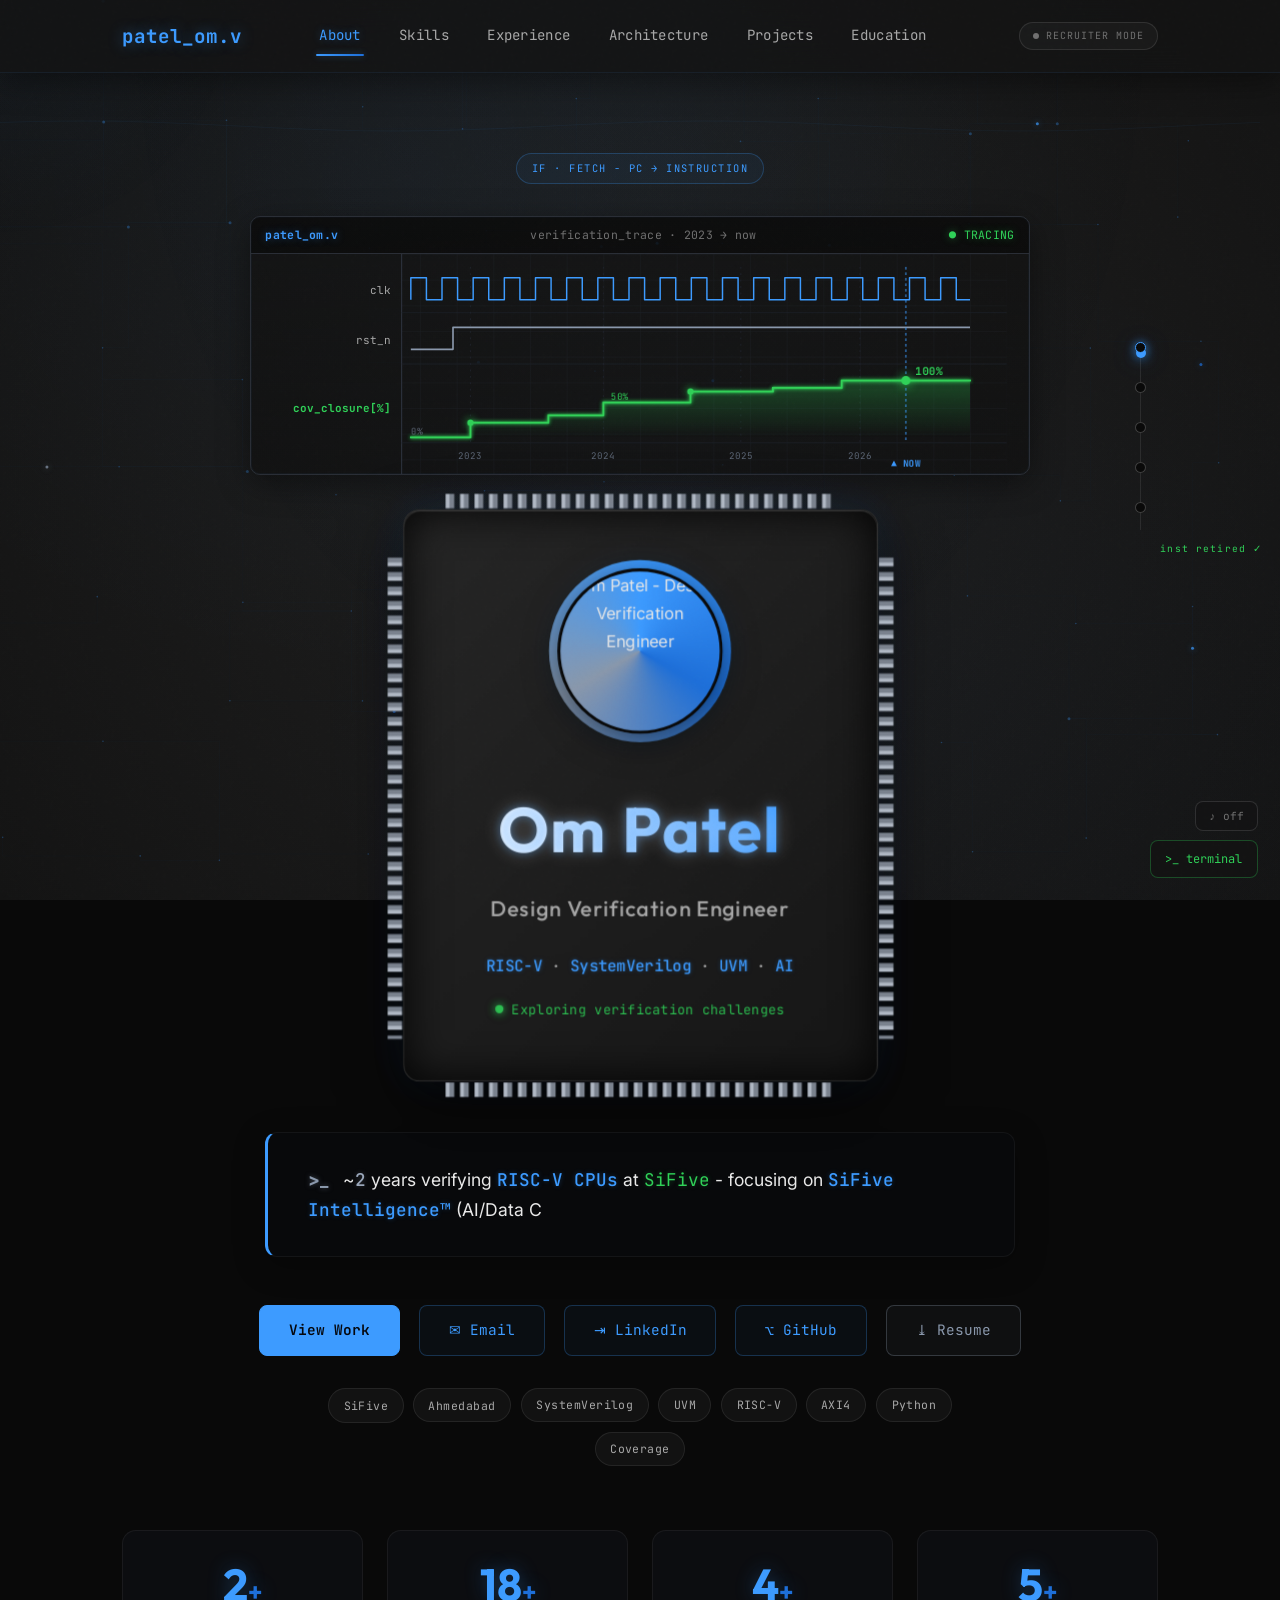
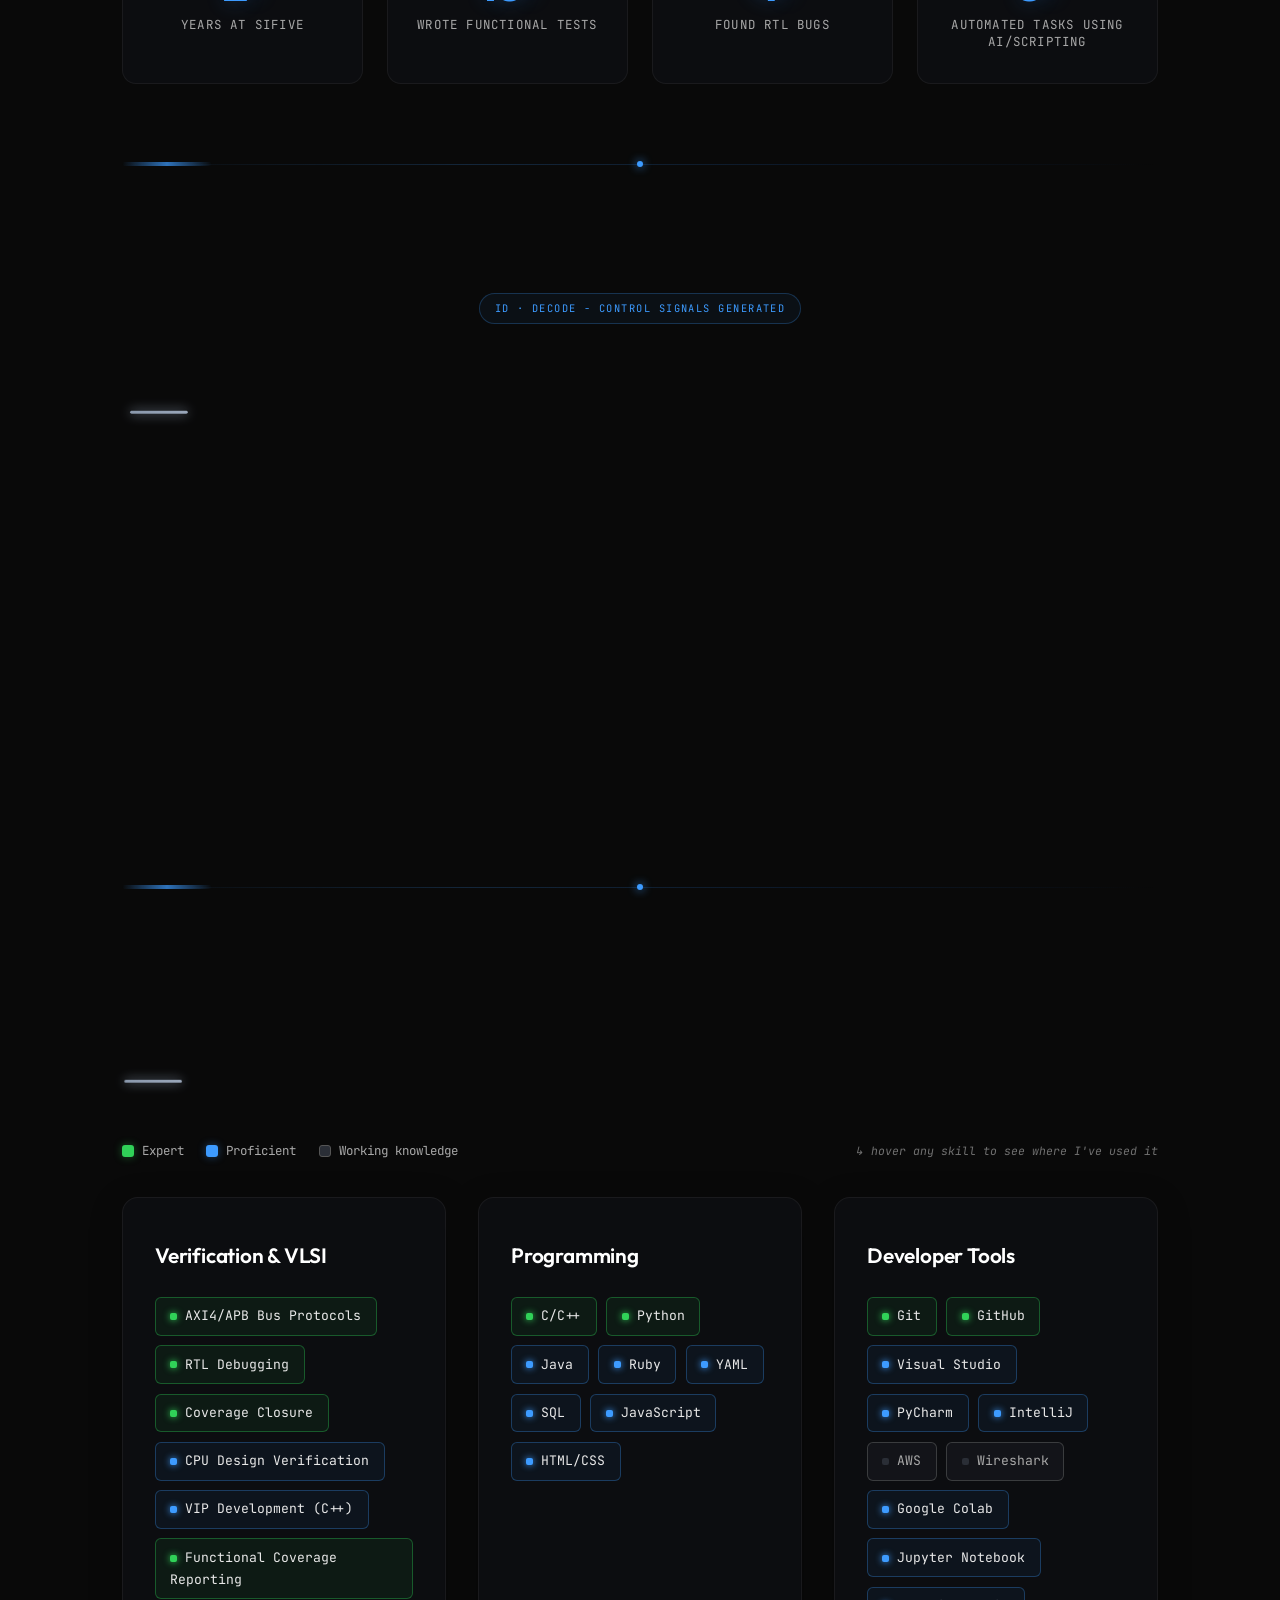
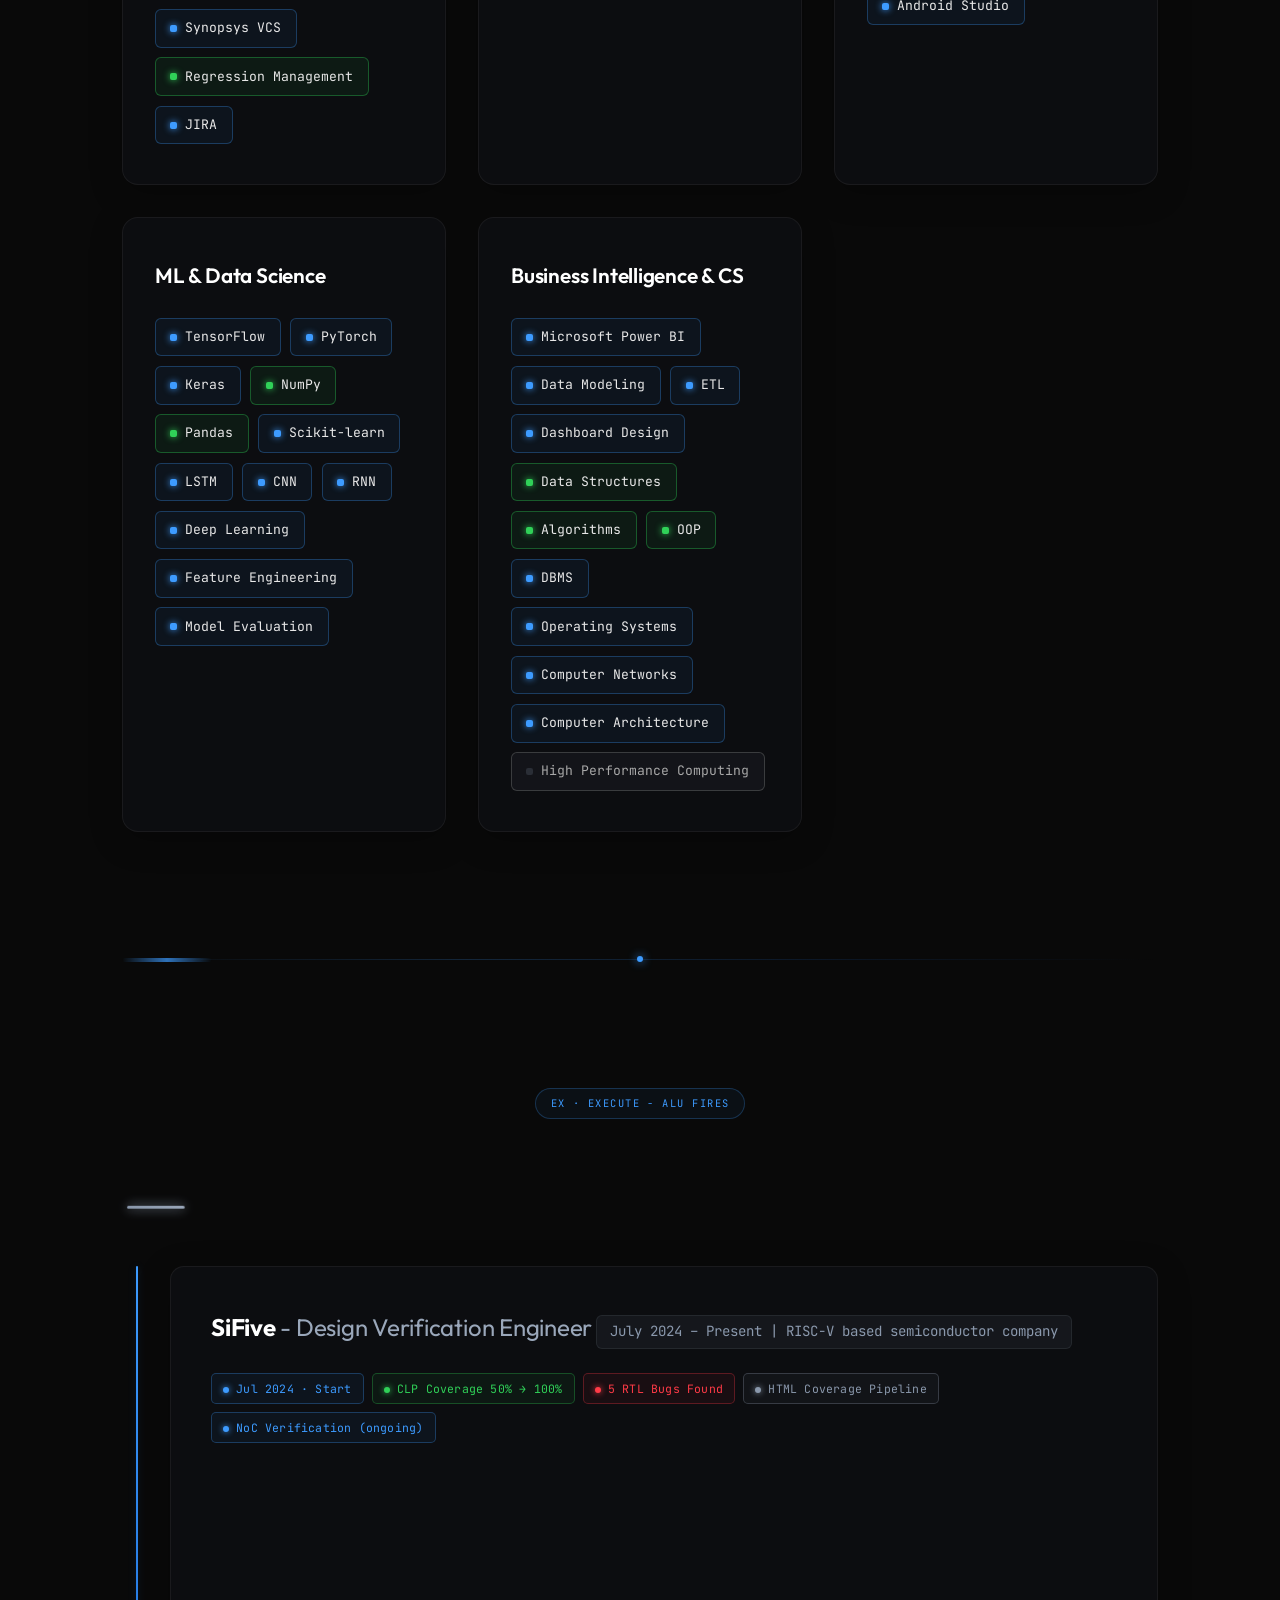
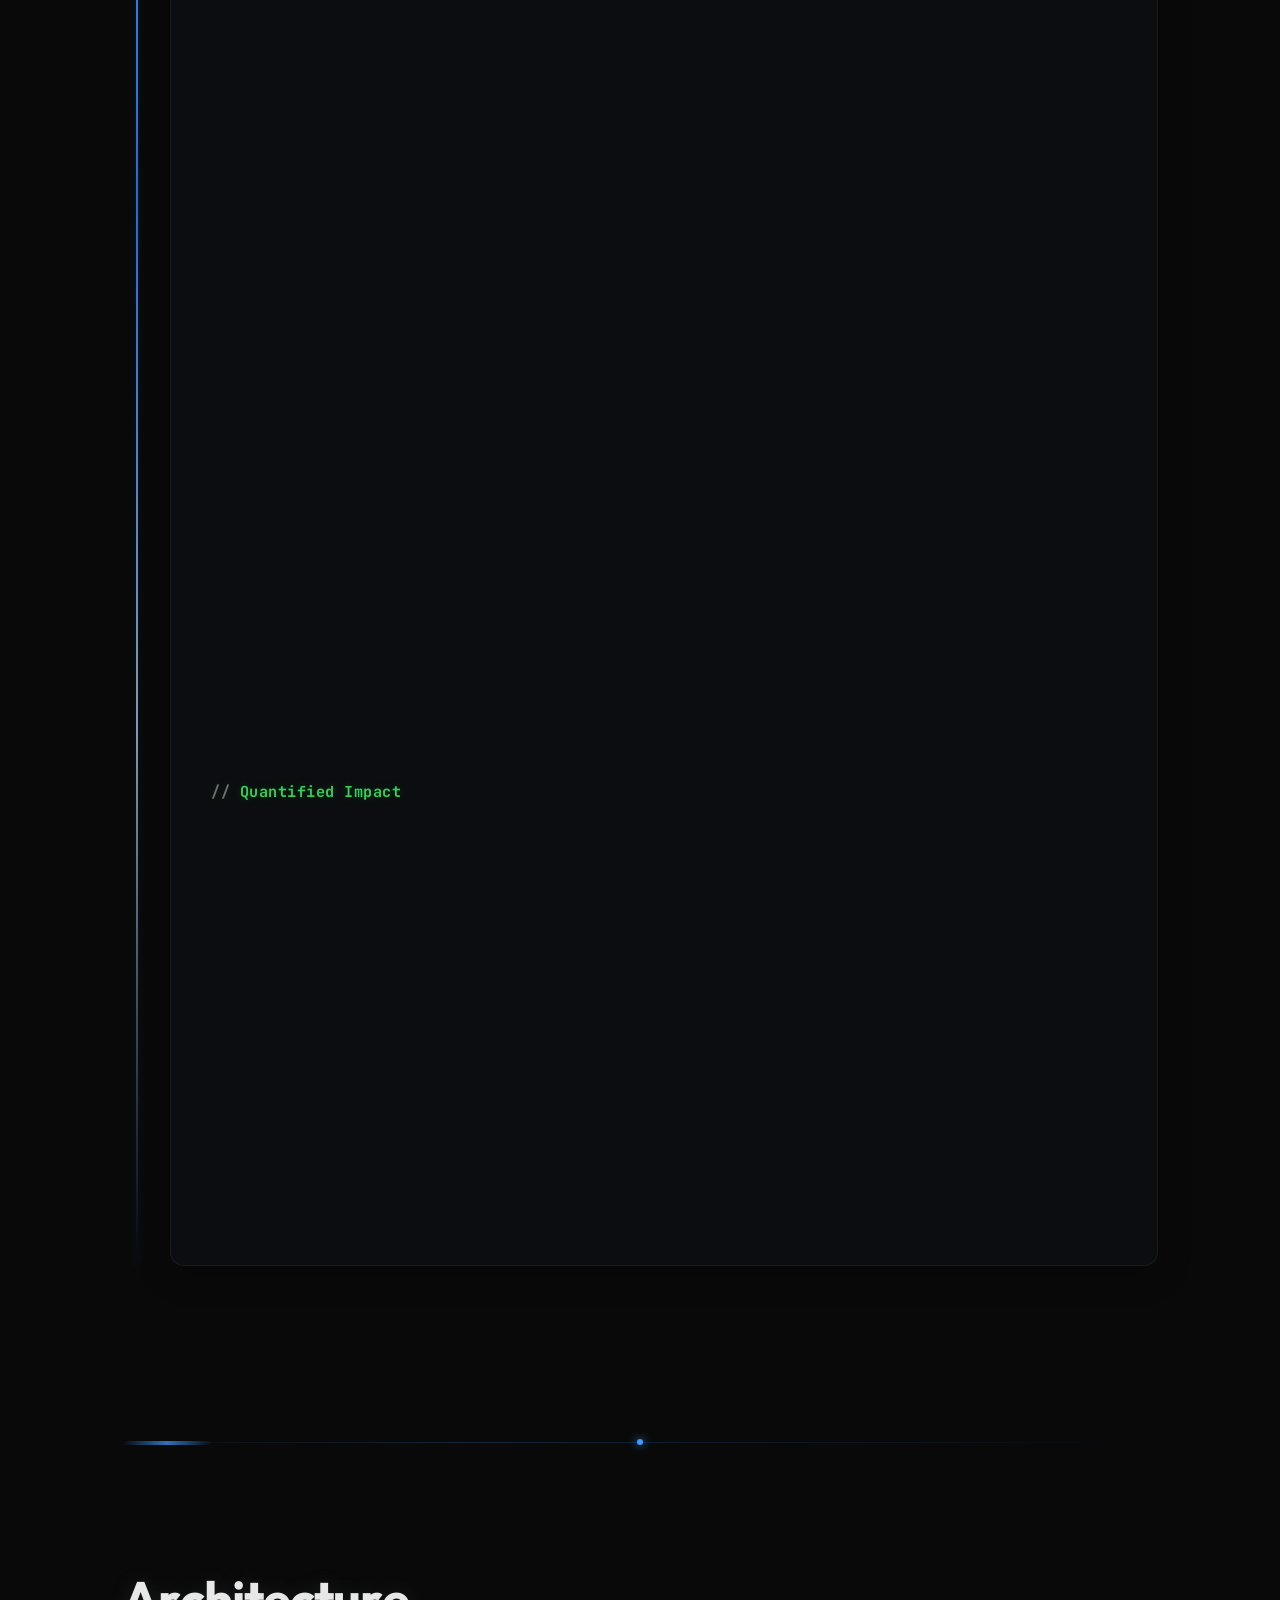
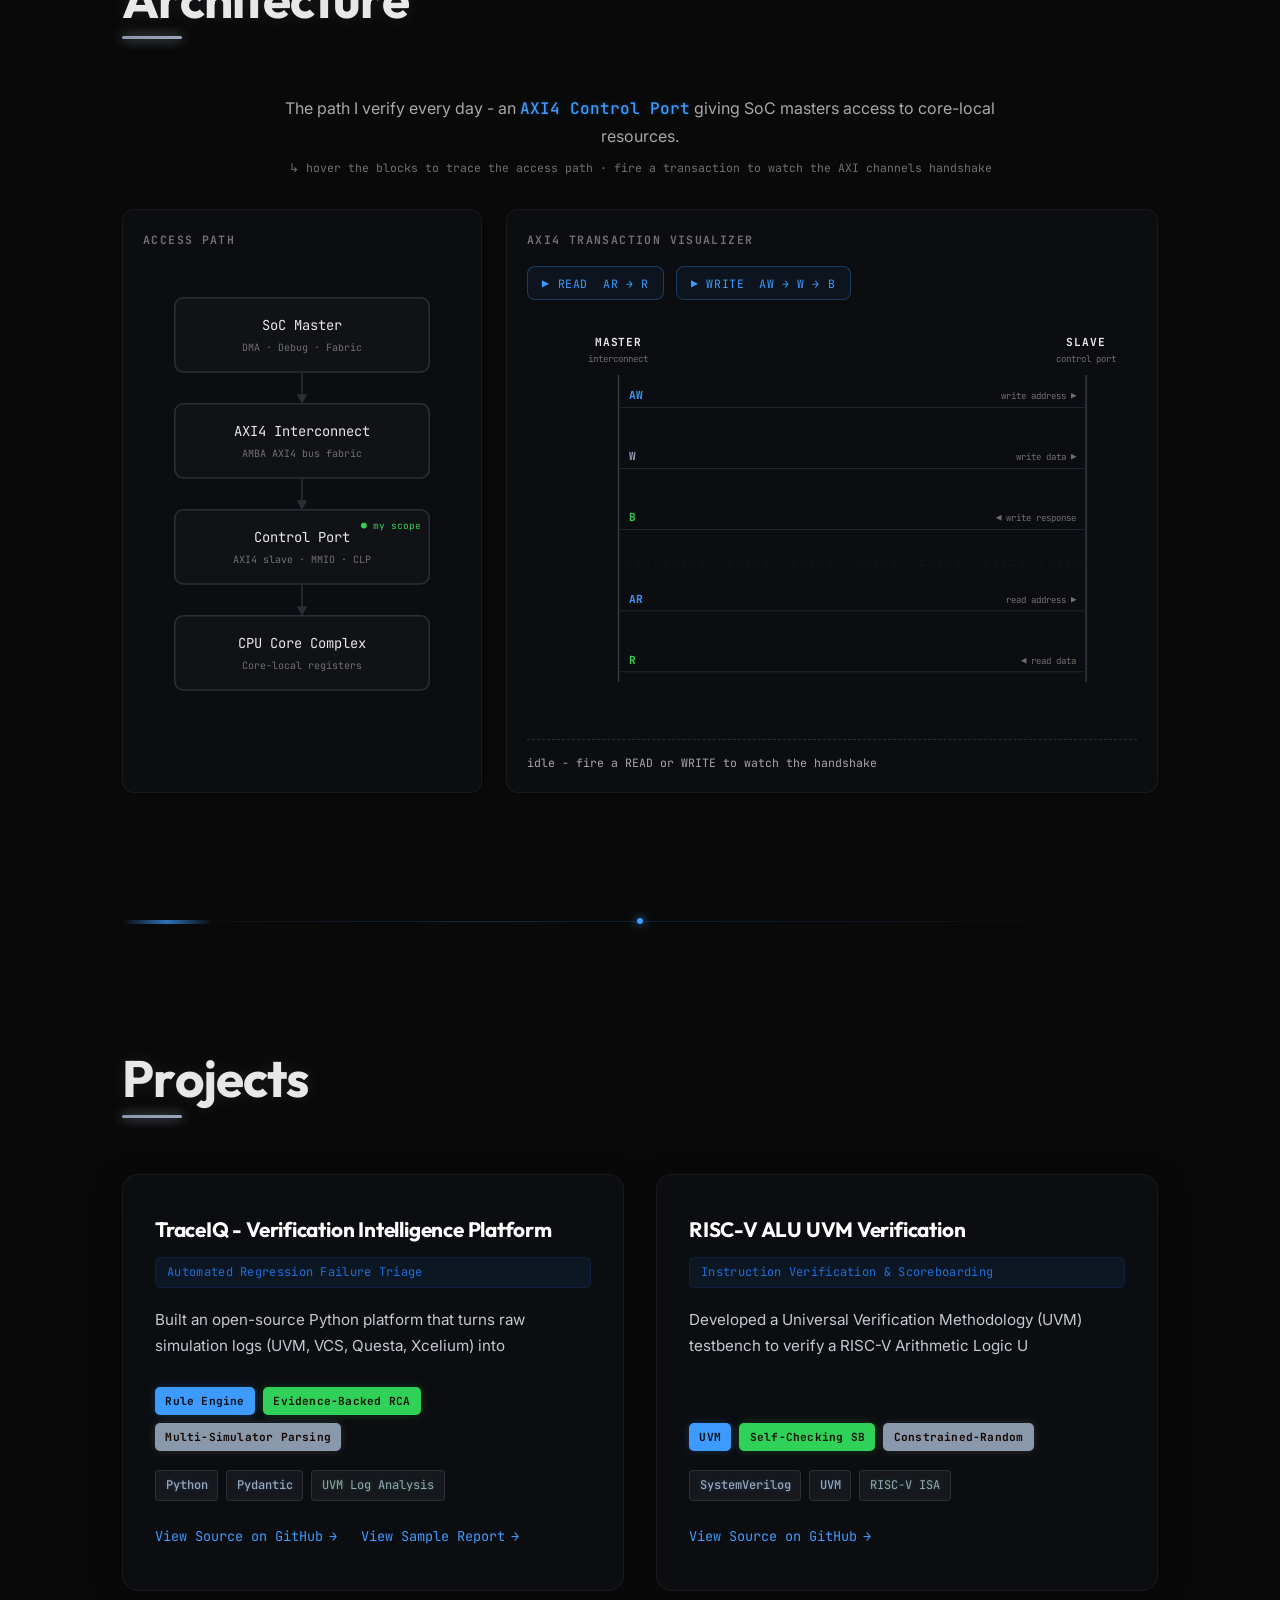
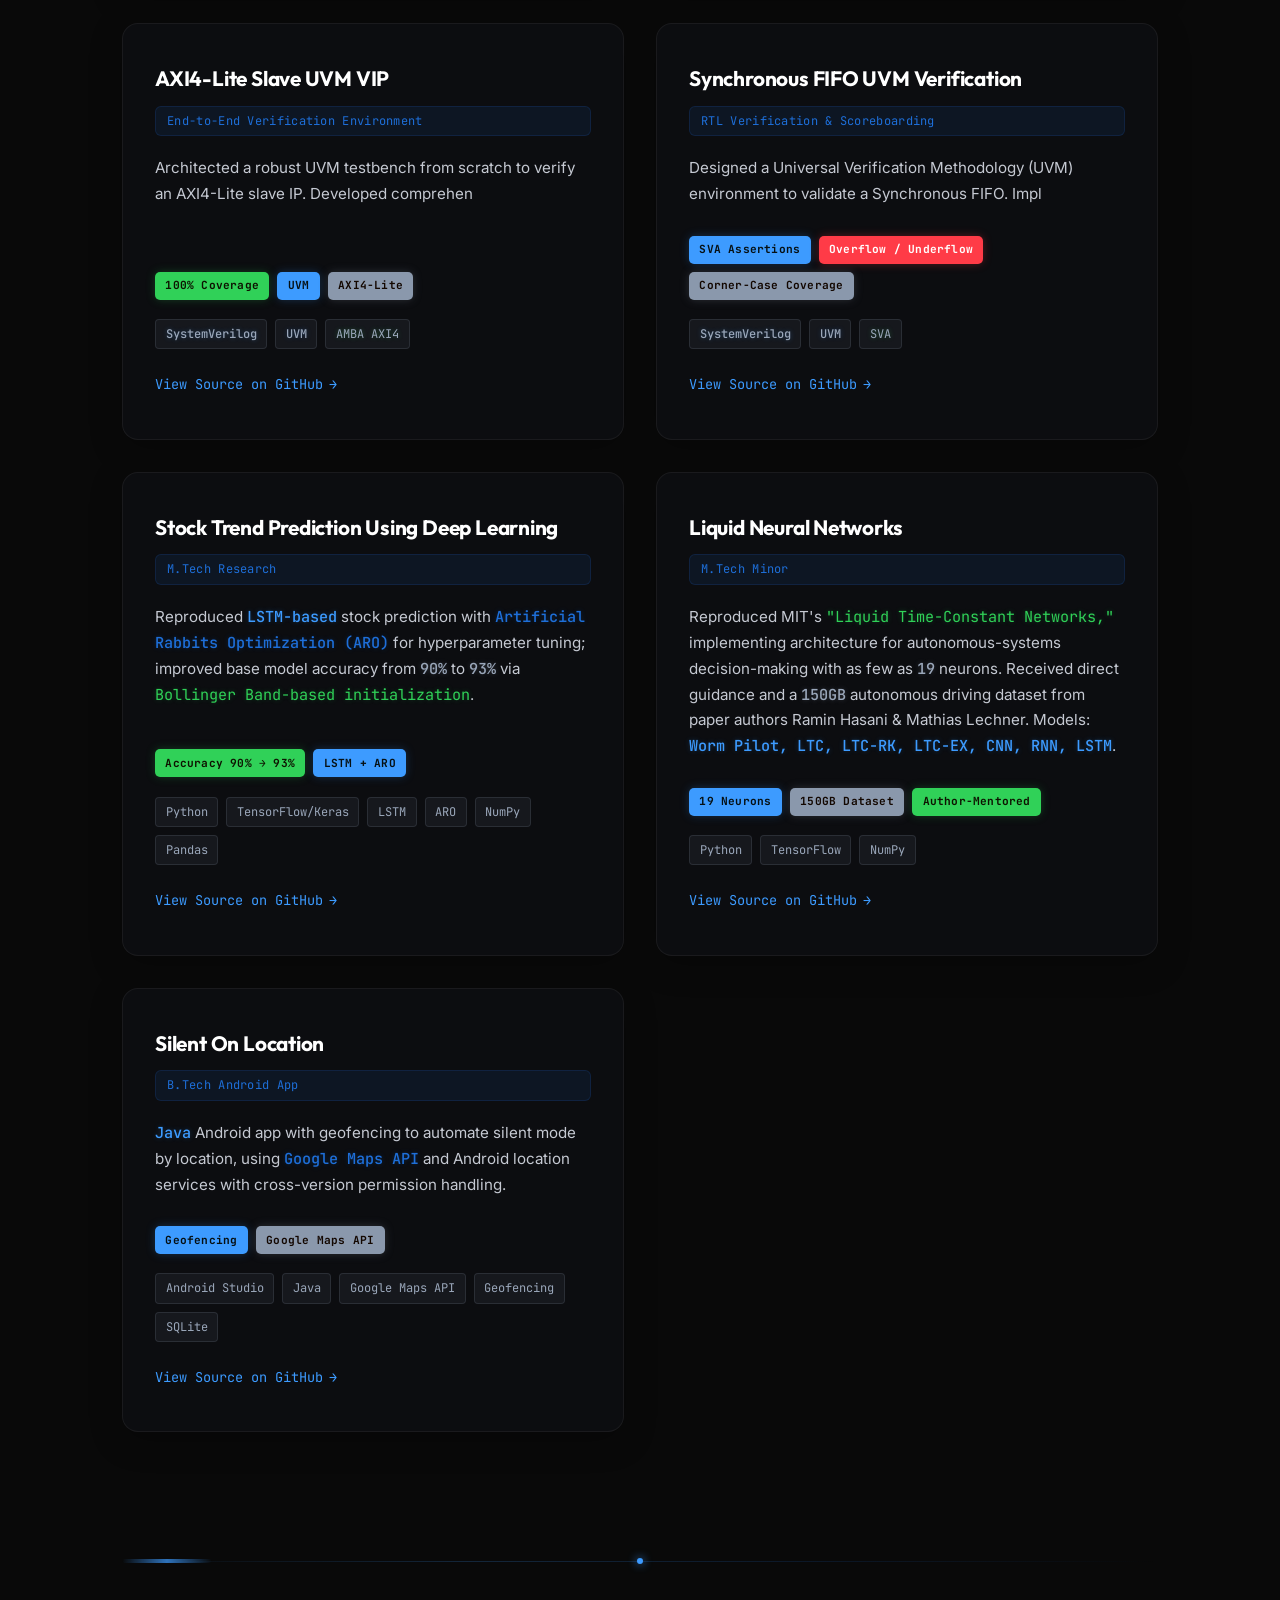
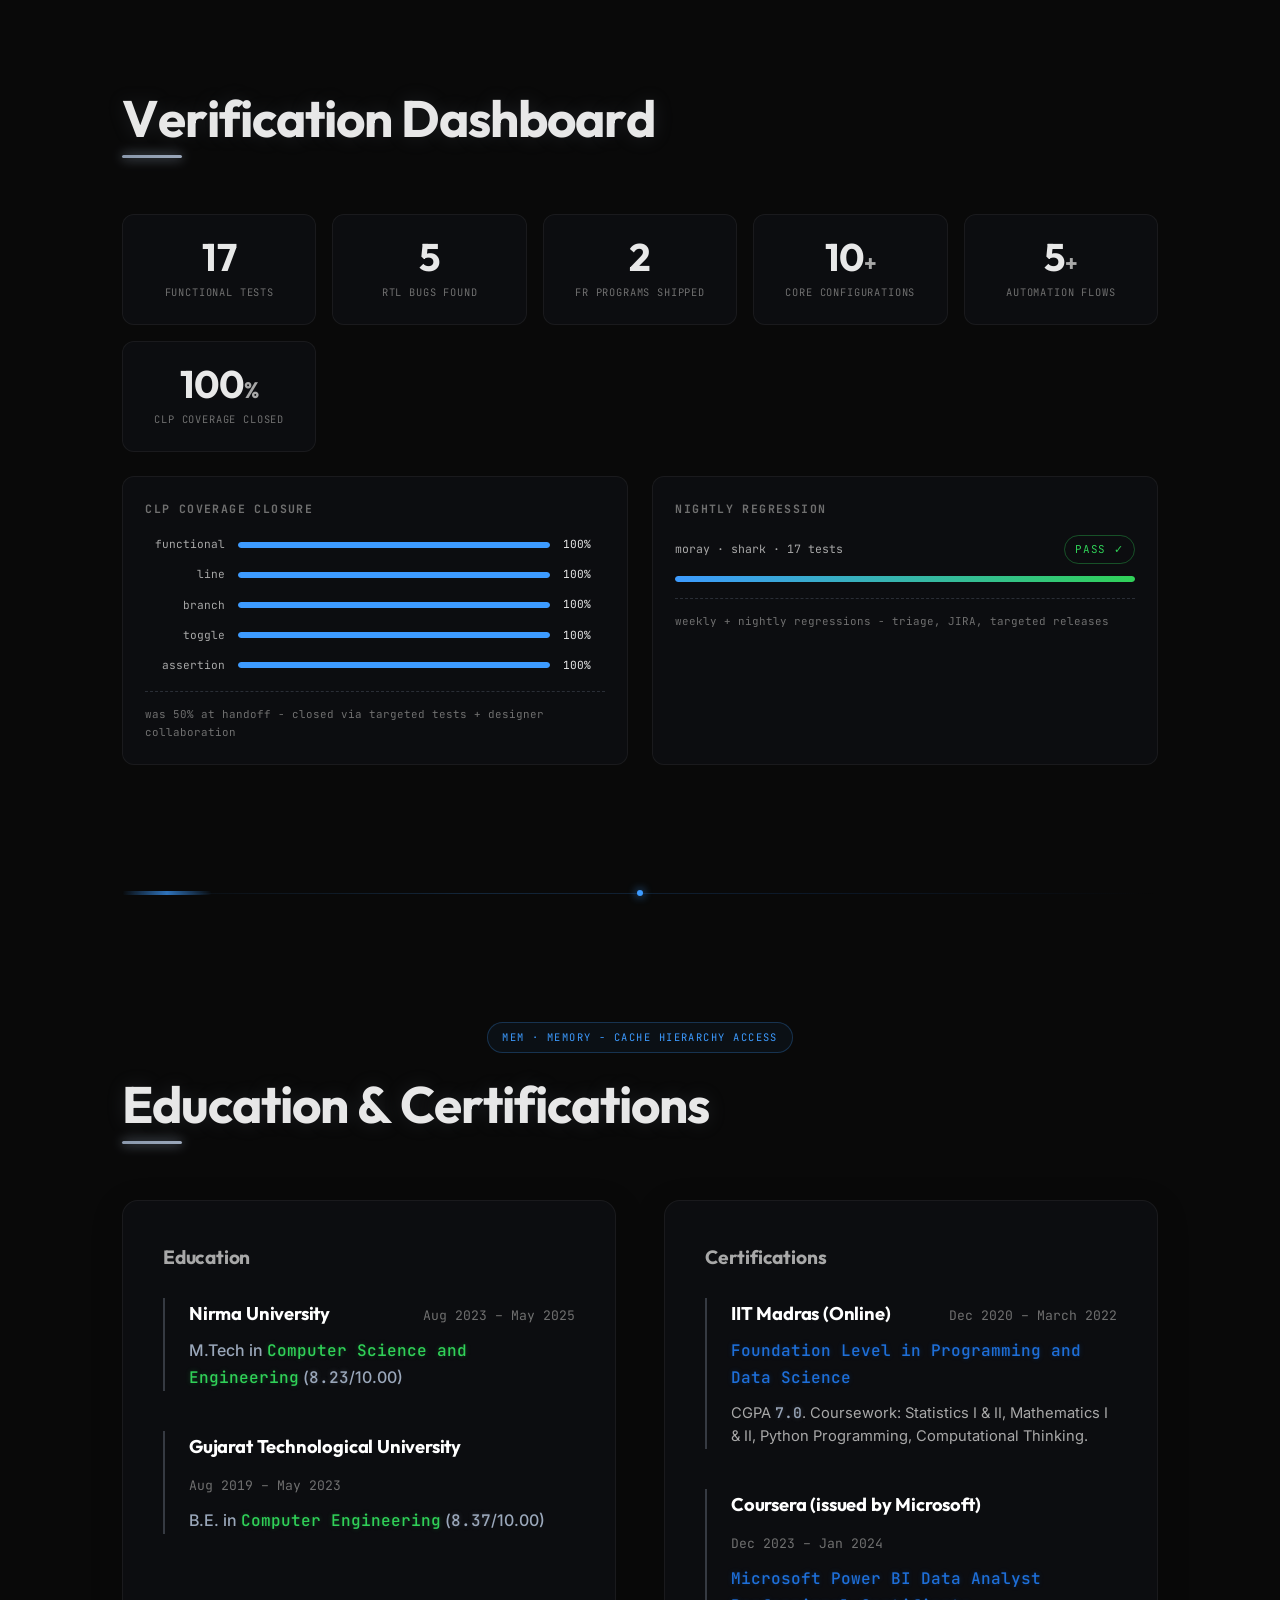
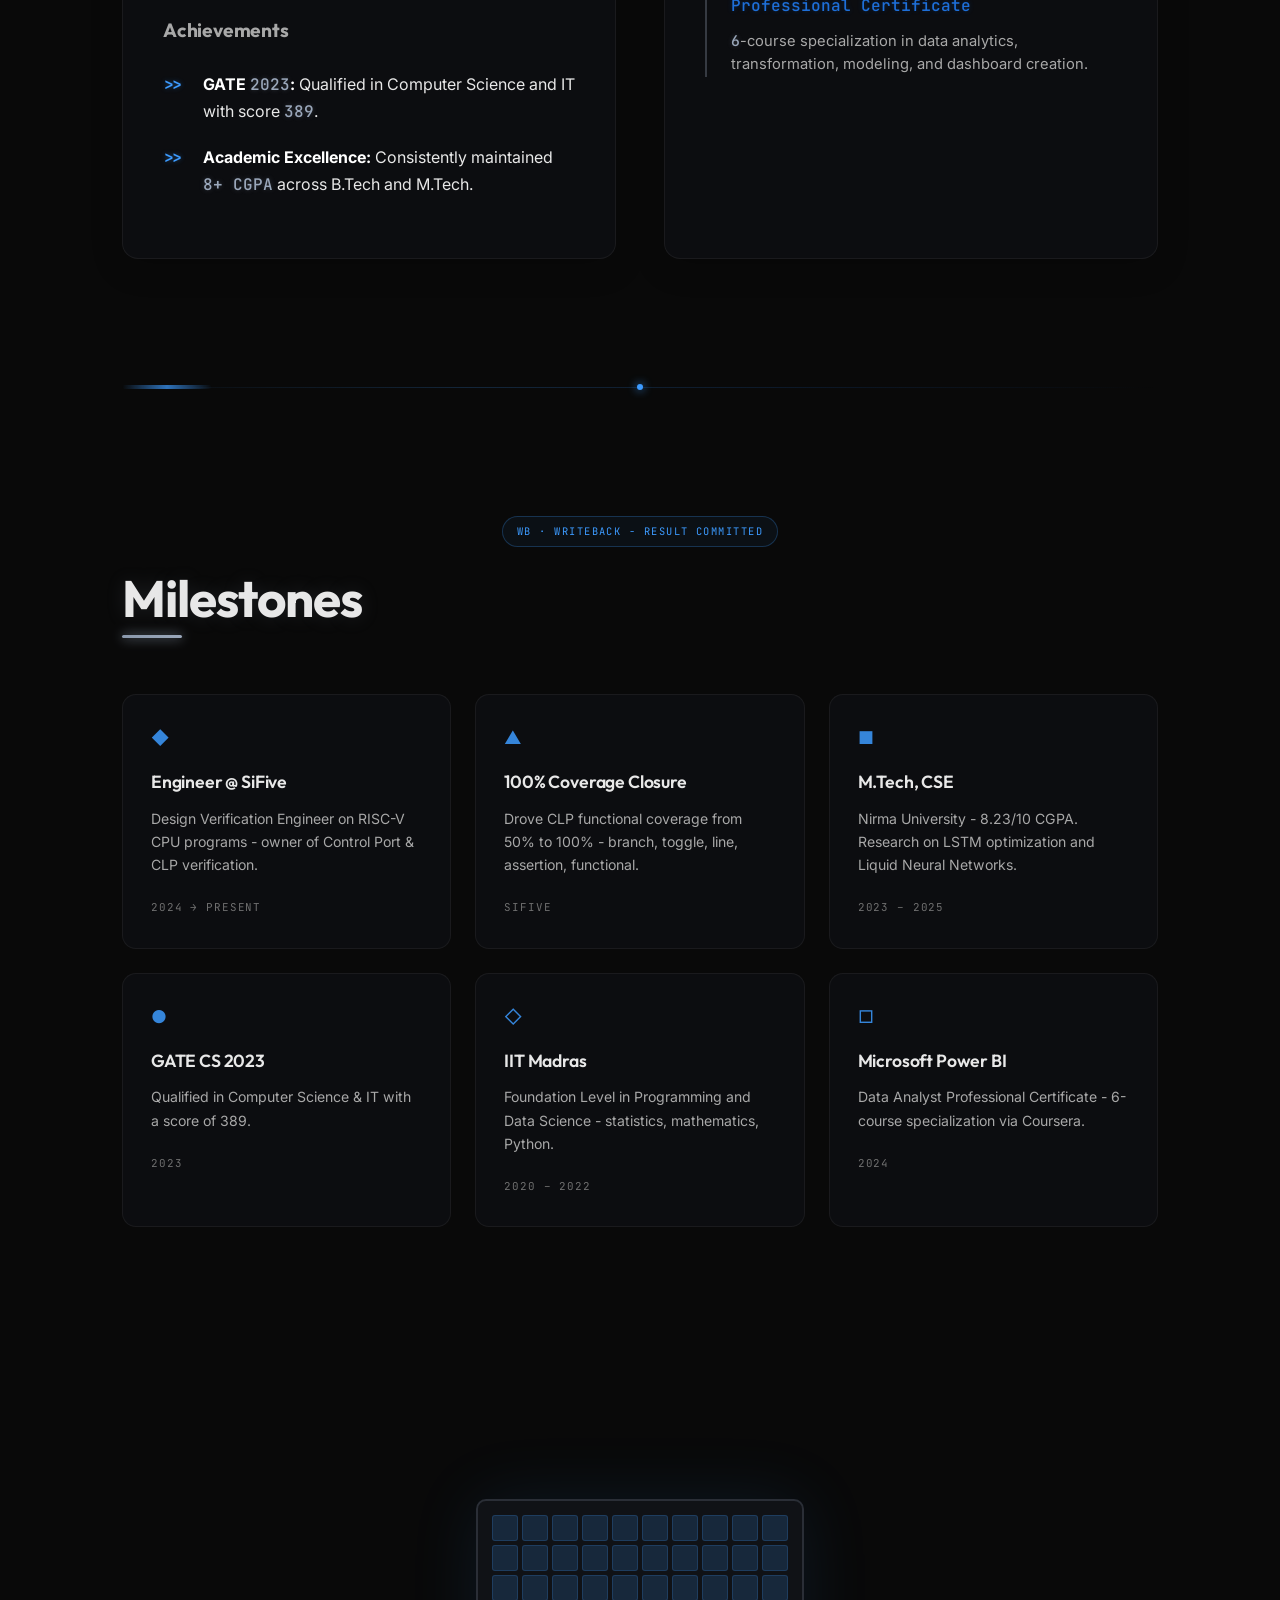
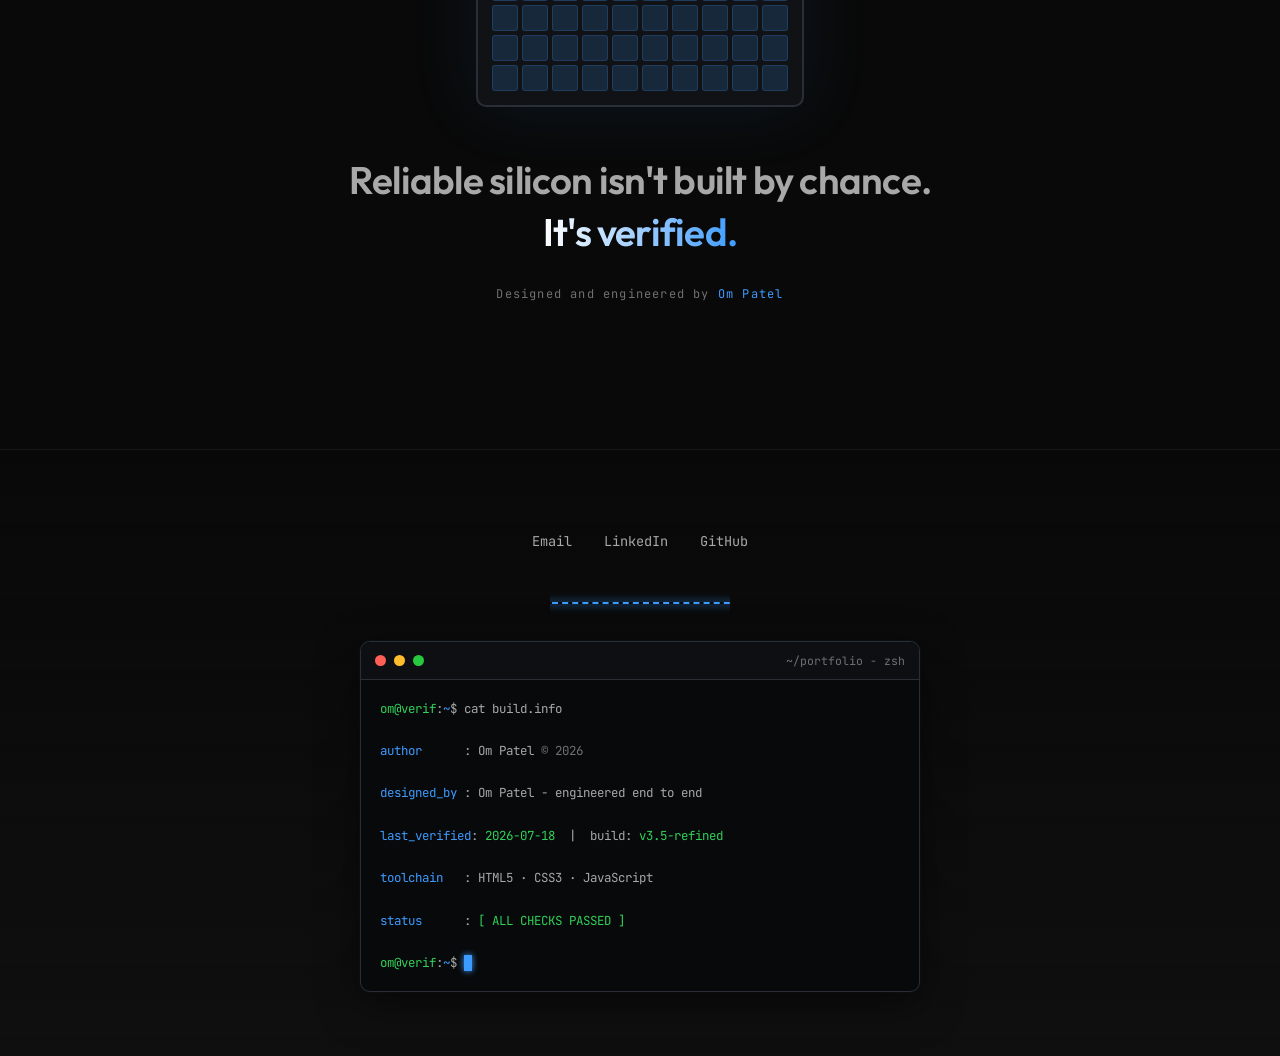
==== commit b1e0db42: "style: replace em dashes with plain punctuation site-wide; regenerate TraceIQ sample report Co-Autho" ====
--- a/index.html
+++ b/index.html
@@ -3,7 +3,7 @@
 <head>
     <meta charset="UTF-8">
     <meta name="viewport" content="width=device-width, initial-scale=1.0">
-    <title>Om Patel | Design Verification Engineer — RISC-V, SystemVerilog, UVM</title>
+    <title>Om Patel | Design Verification Engineer - RISC-V, SystemVerilog, UVM</title>
     <meta name="description" content="Portfolio of Om Patel, Design Verification Engineer at SiFive specializing in RISC-V CPU verification, AXI4 protocol, SystemVerilog, UVM, and AI-driven verification methodologies.">
     <meta name="keywords" content="Om Patel, Design Verification, RISC-V, SystemVerilog, UVM, SiFive, CPU Verification, AXI4">
     <meta name="author" content="Om Patel">
@@ -14,12 +14,12 @@
     <!-- Open Graph / Twitter Card -->
     <meta property="og:type" content="website">
     <meta property="og:title" content="Om Patel | Design Verification Engineer">
-    <meta property="og:description" content="CPU Design Verification Engineer at SiFive — RISC-V, SystemVerilog, UVM, AXI4, and verification automation.">
+    <meta property="og:description" content="CPU Design Verification Engineer at SiFive - RISC-V, SystemVerilog, UVM, AXI4, and verification automation.">
     <meta property="og:image" content="https://patel-om.github.io/portfolio/profile.jpg">
     <meta property="og:url" content="https://patel-om.github.io/portfolio/">
     <meta name="twitter:card" content="summary">
     <meta name="twitter:title" content="Om Patel | Design Verification Engineer">
-    <meta name="twitter:description" content="CPU Design Verification Engineer at SiFive — RISC-V, SystemVerilog, UVM, AXI4, and verification automation.">
+    <meta name="twitter:description" content="CPU Design Verification Engineer at SiFive - RISC-V, SystemVerilog, UVM, AXI4, and verification automation.">
     <meta name="twitter:image" content="https://patel-om.github.io/portfolio/profile.jpg">
 
     <!-- Google Fonts -->
@@ -89,7 +89,7 @@
         <main>
             <!-- HERO SECTION -->
             <section id="about" class="hero-section" aria-label="About Om Patel">
-                <div class="stage-tag-wrap"><span class="stage-tag">IF &middot; FETCH &mdash; pc &rarr; instruction</span></div>
+                <div class="stage-tag-wrap"><span class="stage-tag">IF &middot; FETCH - pc &rarr; instruction</span></div>
                 <!-- Animated Waveform Hero (Verdi Trace Inspector style) -->
                 <div class="waveform-hero" aria-hidden="true">
                     <div class="waveform-toolbar">
@@ -176,7 +176,7 @@
                         <div class="pins right-pins"></div>
                         <div class="chip-label">
                             <div class="profile-photo-wrapper">
-                                <img src="profile.jpg" alt="Om Patel — Design Verification Engineer" class="profile-photo" width="160" height="160" loading="eager">
+                                <img src="profile.jpg" alt="Om Patel - Design Verification Engineer" class="profile-photo" width="160" height="160" loading="eager">
                             </div>
                             <h1 class="name scramble-text gradient-text" data-value="Om Patel">Om Patel</h1>
                             <h2 class="title">Design Verification Engineer</h2>
@@ -190,7 +190,7 @@
 
                 <div class="hero-intro parallax" data-speed="0.03">
                     <p class="typewriter-para">
-                        <span class="prompt">&gt;_</span> ~<span class="hl-number">2</span> years verifying <span class="hl-keyword">RISC-V CPUs</span> at <span class="hl-string">SiFive</span> &mdash; focusing on <span class="hl-keyword">SiFive Intelligence™</span> (AI/Data Center) vertical execution, <span class="hl-function">AXI4 protocol verification</span>, <span class="hl-function">coverage closure</span>, and <span class="hl-function">AI workflows</span>.<span class="cursor"></span>
+                        <span class="prompt">&gt;_</span> ~<span class="hl-number">2</span> years verifying <span class="hl-keyword">RISC-V CPUs</span> at <span class="hl-string">SiFive</span> - focusing on <span class="hl-keyword">SiFive Intelligence™</span> (AI/Data Center) vertical execution, <span class="hl-function">AXI4 protocol verification</span>, <span class="hl-function">coverage closure</span>, and <span class="hl-function">AI workflows</span>.<span class="cursor"></span>
                     </p>
                 </div>
 
@@ -238,7 +238,7 @@
 
             <!-- CURRENTLY BUILDING -->
             <section id="now" class="content-section" aria-label="Currently building">
-                <div class="stage-tag-wrap"><span class="stage-tag">ID &middot; DECODE &mdash; control signals generated</span></div>
+                <div class="stage-tag-wrap"><span class="stage-tag">ID &middot; DECODE - control signals generated</span></div>
                 <h2 class="section-title scramble-text" data-value="Currently Building">Currently Building</h2>
                 <div class="now-grid stagger-children">
                     <article class="now-card spotlight-card gradient-border">
@@ -246,7 +246,7 @@
                             <h3>NoC Verification</h3>
                             <span class="status-pill st-active"><span class="led"></span>ACTIVE</span>
                         </div>
-                        <p>Initiating verification for <span class="hl-keyword">Network-on-Chip</span> architectures &mdash; reliable, high-performance on-chip communication for next-gen core complexes.</p>
+                        <p>Initiating verification for <span class="hl-keyword">Network-on-Chip</span> architectures - reliable, high-performance on-chip communication for next-gen core complexes.</p>
                         <div class="now-meta">
                             <span><b>Focus</b>Testplan &amp; protocol study</span>
                             <span><b>Stack</b>SystemVerilog &middot; NoC</span>
@@ -268,7 +268,7 @@
                             <h3>SiFive Intelligence&trade; FR Programs</h3>
                             <span class="status-pill st-shipped"><span class="led"></span>SHIPPED</span>
                         </div>
-                        <p><span class="hl-number">2</span> Full Release programs across <span class="hl-number">10+</span> core configurations &mdash; NPD milestones met ahead of schedule under tight timelines.</p>
+                        <p><span class="hl-number">2</span> Full Release programs across <span class="hl-number">10+</span> core configurations - NPD milestones met ahead of schedule under tight timelines.</p>
                         <div class="now-meta">
                             <span><b>Role</b>Regressions &middot; coverage &middot; triage</span>
                             <span><b>Scope</b>AI / Data Center vertical</span>
@@ -379,13 +379,13 @@
 
             <!-- EXPERIENCE -->
             <section id="experience" class="content-section" aria-label="Professional experience">
-                <div class="stage-tag-wrap"><span class="stage-tag">EX &middot; EXECUTE &mdash; ALU fires</span></div>
+                <div class="stage-tag-wrap"><span class="stage-tag">EX &middot; EXECUTE - ALU fires</span></div>
                 <h2 class="section-title scramble-text" data-value="Experience">Experience</h2>
                 <div class="timeline">
                     <article class="timeline-item spotlight-card glitch-hover gradient-border">
                         <div class="timeline-node"></div>
                         <div class="timeline-content">
-                            <h3 class="scramble-text" data-value="SiFive">SiFive <span class="role">&mdash; Design Verification Engineer</span></h3>
+                            <h3 class="scramble-text" data-value="SiFive">SiFive <span class="role">- Design Verification Engineer</span></h3>
                             <div class="date">July 2024 &ndash; Present | RISC-V based semiconductor company</div>
 
                             <!-- Color-coded milestone trace -->
@@ -400,11 +400,11 @@
                             <ul class="stagger-children">
                                 <li>Contributed to both horizontal and vertical verification teams for <span class="hl-keyword">RISC-V CPU</span> designs across multiple programs and configurations: <span class="hl-string">Moray</span>, <span class="hl-string">Shark</span>, <span class="hl-string">Majestic</span>, <span class="hl-string">STING</span>.</li>
                                 <li>Contributed to the <span class="hl-keyword">SiFive Intelligence™</span> (AI and Data Center CPU) vertical execution team, delivering <span class="hl-number">2</span> major Full Release (FR) programs across <span class="hl-number">10+</span> core configurations, including customer-specific designs. Managed regression pipelines, analyzed coverage metrics, and met critical <span class="hl-keyword">NPD milestones</span> ahead of schedule under tight release timelines.</li>
-                                <li>Owned end-to-end verification of <span class="hl-function">Control Port</span> and <span class="hl-function">Core Local Port (CLP)</span> modules based on <span class="hl-keyword">AXI4 protocol</span> &mdash; developed comprehensive testplans, designed and implemented <span class="hl-number">17</span> functional tests (<span class="hl-string">C, Python, YAML, Ruby</span>), and drove <span class="hl-number">100%</span> coverage closure (branch, toggle, line, assertion, functional).</li>
+                                <li>Owned end-to-end verification of <span class="hl-function">Control Port</span> and <span class="hl-function">Core Local Port (CLP)</span> modules based on <span class="hl-keyword">AXI4 protocol</span> - developed comprehensive testplans, designed and implemented <span class="hl-number">17</span> functional tests (<span class="hl-string">C, Python, YAML, Ruby</span>), and drove <span class="hl-number">100%</span> coverage closure (branch, toggle, line, assertion, functional).</li>
                                 <li>Achieved CLP coverage improvement from <span class="hl-number">50%</span> to <span class="hl-number">100%</span> by identifying untested scenarios, adding targeted tests, and collaborating with designers for meaningful closure.</li>
                                 <li>Developed and enhanced <span class="hl-keyword">AXI4 VIP</span> using <span class="hl-keyword">C++</span> (GDI VIP driver) to handle uncovered scenarios, fixed functional issues, and improved protocol-level validation across configurations, strengthening VIP reusability.</li>
                                 <li>Executed tests in simulation, performed RTL debugging, and identified <span class="hl-number">5</span> RTL bugs (<span class="hl-number">2</span> in Control Port, <span class="hl-number">2</span> in vertical projects, <span class="hl-number">1</span> generator bug) through systematic regression analysis and failure triaging.</li>
-                                <li>Independently architected and developed an HTML-based <span class="hl-function">Functional Coverage Reporting</span> system &mdash; automated <span class="hl-string">VDB-to-HTML</span> conversion flow and built a dashboard for management visibility, reducing manual effort and standardizing coverage reporting across IPs.</li>
+                                <li>Independently architected and developed an HTML-based <span class="hl-function">Functional Coverage Reporting</span> system - automated <span class="hl-string">VDB-to-HTML</span> conversion flow and built a dashboard for management visibility, reducing manual effort and standardizing coverage reporting across IPs.</li>
                                 <li>Managed weekly and nightly regressions for Moray and Shark, performed initial triaging of compilation, Slurm, and functional failures, and created detailed <span class="hl-string">JIRA</span> tickets ensuring smooth targeted releases and regression stability.</li>
                                 <li>Extended testplans with performance-specific scenarios, contributed to Majestic configuration enablement, and supported <span class="hl-number">Level 0</span> coverage closure across project phases.</li>
                                 <li>Initiated verification efforts for <span class="hl-keyword">Network-on-Chip (NoC)</span> architectures, focusing on reliable and high-performance on-chip communication.</li>
@@ -460,7 +460,7 @@
             <!-- INTERACTIVE ARCHITECTURE -->
             <section id="architecture" class="content-section" aria-label="Interactive architecture">
                 <h2 class="section-title scramble-text" data-value="Architecture">Architecture</h2>
-                <p class="arch-lede">The path I verify every day &mdash; an <span class="hl-keyword">AXI4 Control Port</span> giving SoC masters access to core-local resources.
+                <p class="arch-lede">The path I verify every day - an <span class="hl-keyword">AXI4 Control Port</span> giving SoC masters access to core-local resources.
                     <span class="arch-hint">↳ hover the blocks to trace the access path &middot; fire a transaction to watch the AXI channels handshake</span>
                 </p>
                 <div class="arch-wrap">
@@ -540,7 +540,7 @@
 
                             <g id="axi-packets"></g>
                         </svg>
-                        <div id="axi-log" class="axi-log" role="status">idle &mdash; fire a READ or WRITE to watch the handshake</div>
+                        <div id="axi-log" class="axi-log" role="status">idle - fire a READ or WRITE to watch the handshake</div>
                     </div>
                 </div>
             </section>
@@ -553,10 +553,10 @@
                 <div class="projects-grid">
                     <article class="project-card spotlight-card glitch-hover gradient-border" id="project-traceiq">
                         <div class="project-header">
-                            <h3 class="scramble-text" data-value="TraceIQ — Verification Intelligence Platform">TraceIQ &mdash; Verification Intelligence Platform</h3>
+                            <h3 class="scramble-text" data-value="TraceIQ - Verification Intelligence Platform">TraceIQ - Verification Intelligence Platform</h3>
                         </div>
                         <div class="project-context">Automated Regression Failure Triage</div>
-                        <p class="typewriter-para">Built an open-source Python platform that turns raw simulation logs (UVM, VCS, Questa, Xcelium) into evidence-backed root-cause reports. A deterministic rule engine classifies failures &mdash; timeout, assertion, scoreboard mismatch, compile &mdash; with confidence scores, exact log-line evidence, and suggested next debug steps, rendered as structured JSON and an EDA-style HTML dashboard. Optional AI summary layer grounded strictly in extracted evidence.</p>
+                        <p class="typewriter-para">Built an open-source Python platform that turns raw simulation logs (UVM, VCS, Questa, Xcelium) into evidence-backed root-cause reports. A deterministic rule engine classifies failures - timeout, assertion, scoreboard mismatch, compile - with confidence scores, exact log-line evidence, and suggested next debug steps, rendered as structured JSON and an EDA-style HTML dashboard. Optional AI summary layer grounded strictly in extracted evidence.</p>
                         <div class="project-metrics">
                             <span class="metric-badge mb-cyan">Rule Engine</span>
                             <span class="metric-badge mb-lime">Evidence-Backed RCA</span>
@@ -723,7 +723,7 @@
                                 <div class="cov-row"><span class="cov-name">toggle</span><div class="cov-bar"><div class="cov-bar-fill" data-value="100"></div></div><span class="cov-val">100%</span></div>
                                 <div class="cov-row"><span class="cov-name">assertion</span><div class="cov-bar"><div class="cov-bar-fill" data-value="100"></div></div><span class="cov-val">100%</span></div>
                             </div>
-                            <div class="cov-note">was 50% at handoff &mdash; closed via targeted tests + designer collaboration</div>
+                            <div class="cov-note">was 50% at handoff - closed via targeted tests + designer collaboration</div>
                         </div>
                         <div class="dash-panel spotlight-card gradient-border">
                             <h3 class="arch-panel-title">Nightly Regression</h3>
@@ -732,7 +732,7 @@
                                 <span id="reg-status" class="reg-status">QUEUED</span>
                             </div>
                             <div class="reg-track"><div id="reg-progress" class="reg-fill"></div></div>
-                            <div class="cov-note">weekly + nightly regressions &mdash; triage, JIRA, targeted releases</div>
+                            <div class="cov-note">weekly + nightly regressions - triage, JIRA, targeted releases</div>
                         </div>
                     </div>
                 </div>
@@ -742,7 +742,7 @@
 
             <!-- EDUCATION & CERTIFICATIONS & ACHIEVEMENTS -->
             <section id="education" class="content-section" aria-label="Education and certifications">
-                <div class="stage-tag-wrap"><span class="stage-tag">MEM &middot; MEMORY &mdash; cache hierarchy access</span></div>
+                <div class="stage-tag-wrap"><span class="stage-tag">MEM &middot; MEMORY - cache hierarchy access</span></div>
                 <h2 class="section-title scramble-text" data-value="Education & Certifications">Education & Certifications</h2>
                 
                 <div class="two-col-grid">
@@ -795,25 +795,25 @@
 
             <!-- ACHIEVEMENT WALL -->
             <section id="achievements" class="content-section" aria-label="Achievements">
-                <div class="stage-tag-wrap"><span class="stage-tag">WB &middot; WRITEBACK &mdash; result committed</span></div>
+                <div class="stage-tag-wrap"><span class="stage-tag">WB &middot; WRITEBACK - result committed</span></div>
                 <h2 class="section-title" data-value="Milestones">Milestones</h2>
                 <div class="ach-grid stagger-children">
                     <article class="ach-card spotlight-card gradient-border">
                         <div class="ach-glyph" aria-hidden="true">&#9670;</div>
                         <h3>Engineer @ SiFive</h3>
-                        <p>Design Verification Engineer on RISC-V CPU programs &mdash; owner of Control Port &amp; CLP verification.</p>
+                        <p>Design Verification Engineer on RISC-V CPU programs - owner of Control Port &amp; CLP verification.</p>
                         <span class="ach-date">2024 &rarr; present</span>
                     </article>
                     <article class="ach-card spotlight-card gradient-border">
                         <div class="ach-glyph" aria-hidden="true">&#9650;</div>
                         <h3>100% Coverage Closure</h3>
-                        <p>Drove CLP functional coverage from 50% to 100% &mdash; branch, toggle, line, assertion, functional.</p>
+                        <p>Drove CLP functional coverage from 50% to 100% - branch, toggle, line, assertion, functional.</p>
                         <span class="ach-date">SiFive</span>
                     </article>
                     <article class="ach-card spotlight-card gradient-border">
                         <div class="ach-glyph" aria-hidden="true">&#9632;</div>
                         <h3>M.Tech, CSE</h3>
-                        <p>Nirma University &mdash; 8.23/10 CGPA. Research on LSTM optimization and Liquid Neural Networks.</p>
+                        <p>Nirma University - 8.23/10 CGPA. Research on LSTM optimization and Liquid Neural Networks.</p>
                         <span class="ach-date">2023 &ndash; 2025</span>
                     </article>
                     <article class="ach-card spotlight-card gradient-border">
@@ -825,13 +825,13 @@
                     <article class="ach-card spotlight-card gradient-border">
                         <div class="ach-glyph" aria-hidden="true">&#9671;</div>
                         <h3>IIT Madras</h3>
-                        <p>Foundation Level in Programming and Data Science &mdash; statistics, mathematics, Python.</p>
+                        <p>Foundation Level in Programming and Data Science - statistics, mathematics, Python.</p>
                         <span class="ach-date">2020 &ndash; 2022</span>
                     </article>
                     <article class="ach-card spotlight-card gradient-border">
                         <div class="ach-glyph" aria-hidden="true">&#9633;</div>
                         <h3>Microsoft Power BI</h3>
-                        <p>Data Analyst Professional Certificate &mdash; 6-course specialization via Coursera.</p>
+                        <p>Data Analyst Professional Certificate - 6-course specialization via Coursera.</p>
                         <span class="ach-date">2024</span>
                     </article>
                 </div>
@@ -862,11 +862,11 @@
                         <span class="tf-dot tf-red"></span>
                         <span class="tf-dot tf-yellow"></span>
                         <span class="tf-dot tf-green"></span>
-                        <span class="tf-title">~/portfolio — zsh</span>
+                        <span class="tf-title">~/portfolio - zsh</span>
                     </div>
                     <pre class="tf-body"><span class="tf-line"><span class="tf-prompt">om@verif</span>:<span class="tf-path">~</span>$ cat build.info</span>
 <span class="tf-line"><span class="tf-key">author</span>      : Om Patel <span class="tf-c">© 2026</span></span>
-<span class="tf-line"><span class="tf-key">designed_by</span> : Om Patel &mdash; engineered end to end</span>
+<span class="tf-line"><span class="tf-key">designed_by</span> : Om Patel - engineered end to end</span>
 <span class="tf-line"><span class="tf-key">last_verified</span>: <span class="tf-lime">2026-07-18</span>  |  build: <span class="tf-lime" id="build-tag">v3.5-refined</span></span>
 <span class="tf-line"><span class="tf-key">toolchain</span>   : HTML5 · CSS3 · JavaScript</span>
 <span class="tf-line"><span class="tf-key">status</span>      : <span class="tf-lime">[ ALL CHECKS PASSED ]</span></span>
@@ -891,19 +891,19 @@
         </button>
         <button type="button" class="phud-stage" data-target="now">
             <span class="phud-dot"></span><span class="phud-label">DECODE</span>
-            <span class="phud-tip"><b>Instruction Decode</b>Control signals are generated, operands prepared — current work and skills.</span>
+            <span class="phud-tip"><b>Instruction Decode</b>Control signals are generated, operands prepared - current work and skills.</span>
         </button>
         <button type="button" class="phud-stage" data-target="experience">
             <span class="phud-dot"></span><span class="phud-label">EXECUTE</span>
-            <span class="phud-tip"><b>Execute</b>The ALU fires — experience, architecture, and verification projects.</span>
+            <span class="phud-tip"><b>Execute</b>The ALU fires - experience, architecture, and verification projects.</span>
         </button>
         <button type="button" class="phud-stage" data-target="education">
             <span class="phud-dot"></span><span class="phud-label">MEMORY</span>
-            <span class="phud-tip"><b>Memory Access</b>The cache hierarchy — where knowledge is stored and retrieved.</span>
+            <span class="phud-tip"><b>Memory Access</b>The cache hierarchy - where knowledge is stored and retrieved.</span>
         </button>
         <button type="button" class="phud-stage" data-target="achievements">
             <span class="phud-dot"></span><span class="phud-label">WRITEBACK</span>
-            <span class="phud-tip"><b>Writeback</b>Results committed to the register file — milestones and contact.</span>
+            <span class="phud-tip"><b>Writeback</b>Results committed to the register file - milestones and contact.</span>
         </button>
         <div class="phud-retire" aria-hidden="true">inst retired &#10003;</div>
     </nav>
@@ -917,7 +917,7 @@
                 <span class="tf-dot tf-red"></span>
                 <span class="tf-dot tf-yellow"></span>
                 <span class="tf-dot tf-green"></span>
-                <span class="tf-title">om@verif — interactive shell</span>
+                <span class="tf-title">om@verif - interactive shell</span>
                 <button id="terminal-close" type="button" aria-label="Close terminal">&#10005;</button>
             </div>
             <div id="term-body" class="term-body" aria-live="polite"></div>
--- a/styles.css
+++ b/styles.css
@@ -1,5 +1,5 @@
 /* ==========================================
-   Om Patel — Portfolio Styles (Redesigned)
+   Om Patel - Portfolio Styles (Redesigned)
    ========================================== */
 
 :root {
@@ -15,13 +15,13 @@
     --grid-line: #2A2E36;
 
     --accent-cyan: #3D9BFF;   /* active signal / links / CTAs */
-    --accent-green: #30D158;  /* lime — high state / verified / 100% */
-    --accent-amber: #8A98AC;  /* orange — emphasis / infra wins */
-    --accent-copper: #9AA7BA; /* orange (warm) — secondary emphasis */
-    --accent-rose: #FF3B47;   /* hot pink — bugs / failures / risk */
-    --accent-purple: #1E6FD9; /* deep cyan — gradient depth (no off-palette purple) */
-
-    /* RGB triplets for alpha-variant rgba() usage — single source of truth,
+    --accent-green: #30D158;  /* lime - high state / verified / 100% */
+    --accent-amber: #8A98AC;  /* orange - emphasis / infra wins */
+    --accent-copper: #9AA7BA; /* orange (warm) - secondary emphasis */
+    --accent-rose: #FF3B47;   /* hot pink - bugs / failures / risk */
+    --accent-purple: #1E6FD9; /* deep cyan - gradient depth (no off-palette purple) */
+
+    /* RGB triplets for alpha-variant rgba() usage - single source of truth,
        so the two accent hues above only ever need to change in one place */
     --accent-cyan-rgb: 61, 155, 255;
     --accent-green-rgb: 48, 209, 88;
@@ -45,7 +45,7 @@
     padding: 0;
 }
 
-/* Native cursor throughout — interactive elements get a plain pointer */
+/* Native cursor throughout - interactive elements get a plain pointer */
 a, button, .magnetic, .project-card, .timeline-item, .bit, .stat-card { cursor: pointer; }
 
 html {
@@ -1557,7 +1557,7 @@
     transform: none;
 }
 
-/* Stagger children — JS sets transition-delay dynamically */
+/* Stagger children - JS sets transition-delay dynamically */
 .stagger-children > * {
     opacity: 0;
     transform: translateY(15px);
@@ -1634,7 +1634,7 @@
 }
 
 /* ==========================================
-   v2.1 — CURRENTLY BUILDING
+   v2.1 - CURRENTLY BUILDING
    ========================================== */
 .now-grid {
     display: grid;
@@ -1713,7 +1713,7 @@
 }
 
 /* ==========================================
-   v2.1 — INTERACTIVE ARCHITECTURE
+   v2.1 - INTERACTIVE ARCHITECTURE
    ========================================== */
 .arch-lede {
     color: var(--text-muted);
@@ -1821,7 +1821,7 @@
 }
 
 /* ==========================================
-   v2.1 — INTERACTIVE TERMINAL
+   v2.1 - INTERACTIVE TERMINAL
    ========================================== */
 #terminal-toggle {
     position: fixed;
@@ -1915,7 +1915,7 @@
 }
 
 /* ==========================================
-   v3.0 — PREMIUM LAYER
+   v3.0 - PREMIUM LAYER
    near-black · electric blue · glass · calm
    ========================================== */
 
@@ -2156,7 +2156,7 @@
 }
 
 /* ==========================================
-   v3.1 — CPU PIPELINE HUD (Signature Feature)
+   v3.1 - CPU PIPELINE HUD (Signature Feature)
    ========================================== */
 .stage-tag-wrap { text-align: center; margin-bottom: 1.4rem; }
 .hero-section .stage-tag-wrap { margin-bottom: 2rem; }
@@ -2314,7 +2314,7 @@
 }
 
 /* ==========================================
-   v3.2 — EXPERIENCE LAYER
+   v3.2 - EXPERIENCE LAYER
    boot · dashboard · finale · recruiter mode
    ========================================== */
 
@@ -2598,7 +2598,7 @@
 }
 
 /* ==========================================
-   v3.3 — IMMERSIVE LAYER
+   v3.3 - IMMERSIVE LAYER
    depth morph · sound
    ========================================== */
 
@@ -2643,11 +2643,11 @@
 }
 
 /* ==========================================
-   v3.4 — CINEMATIC LAYER
+   v3.4 - CINEMATIC LAYER
    morphing backgrounds · clock sync
    ========================================== */
 
-/* section morphing: a faint veil that crossfades per pipeline stage —
+/* section morphing: a faint veil that crossfades per pipeline stage -
    blueprint grid in decode, ALU warmth in execute, SRAM array in memory,
    commit wash in writeback. Always subtle; never a hard cut. */
 #stage-veil {
@@ -2700,7 +2700,7 @@
 }
 body.recruiter-mode #clock-flash { display: none; }
 
-/* pipeline: the active stage breathes gently — a stage that's "live" */
+/* pipeline: the active stage breathes gently - a stage that's "live" */
 .phud-stage.active .phud-dot { animation: phud-idle 2.4s ease-in-out infinite; }
 @keyframes phud-idle {
     0%, 100% { transform: scale(1); }
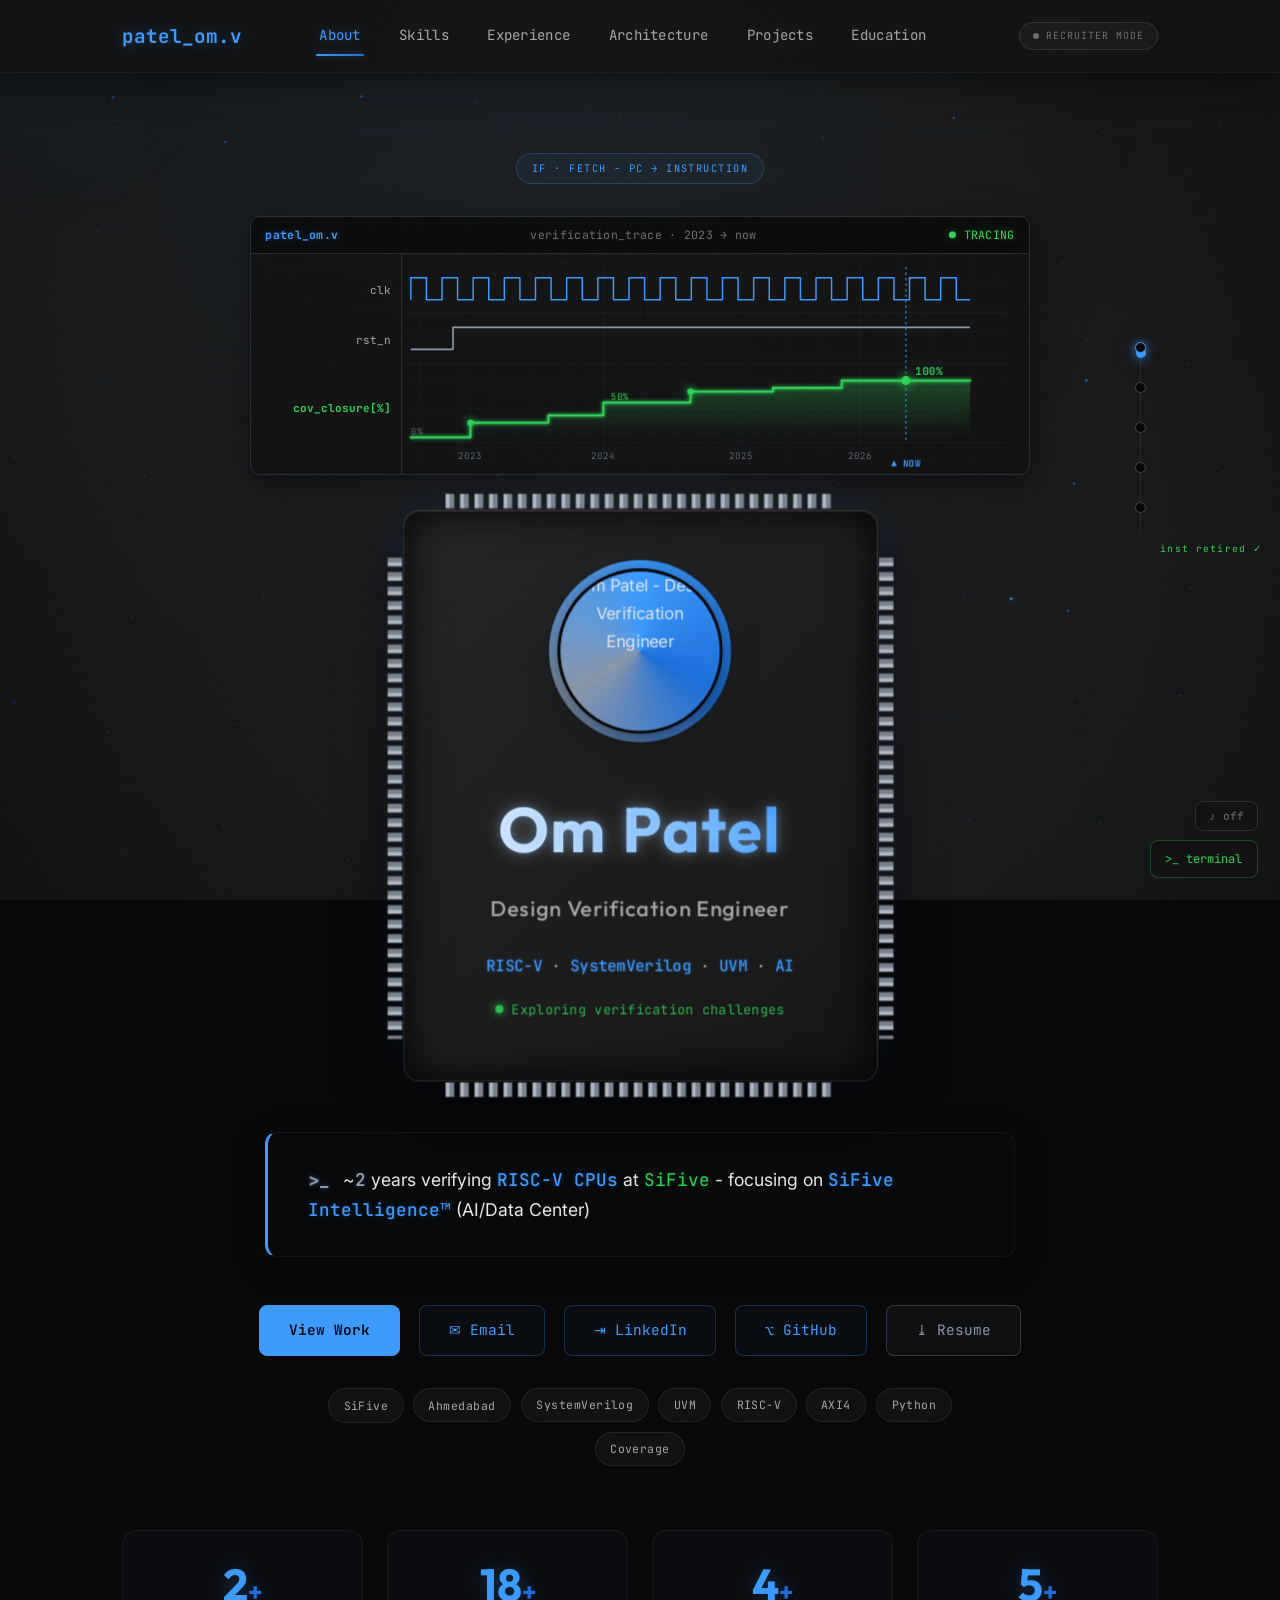
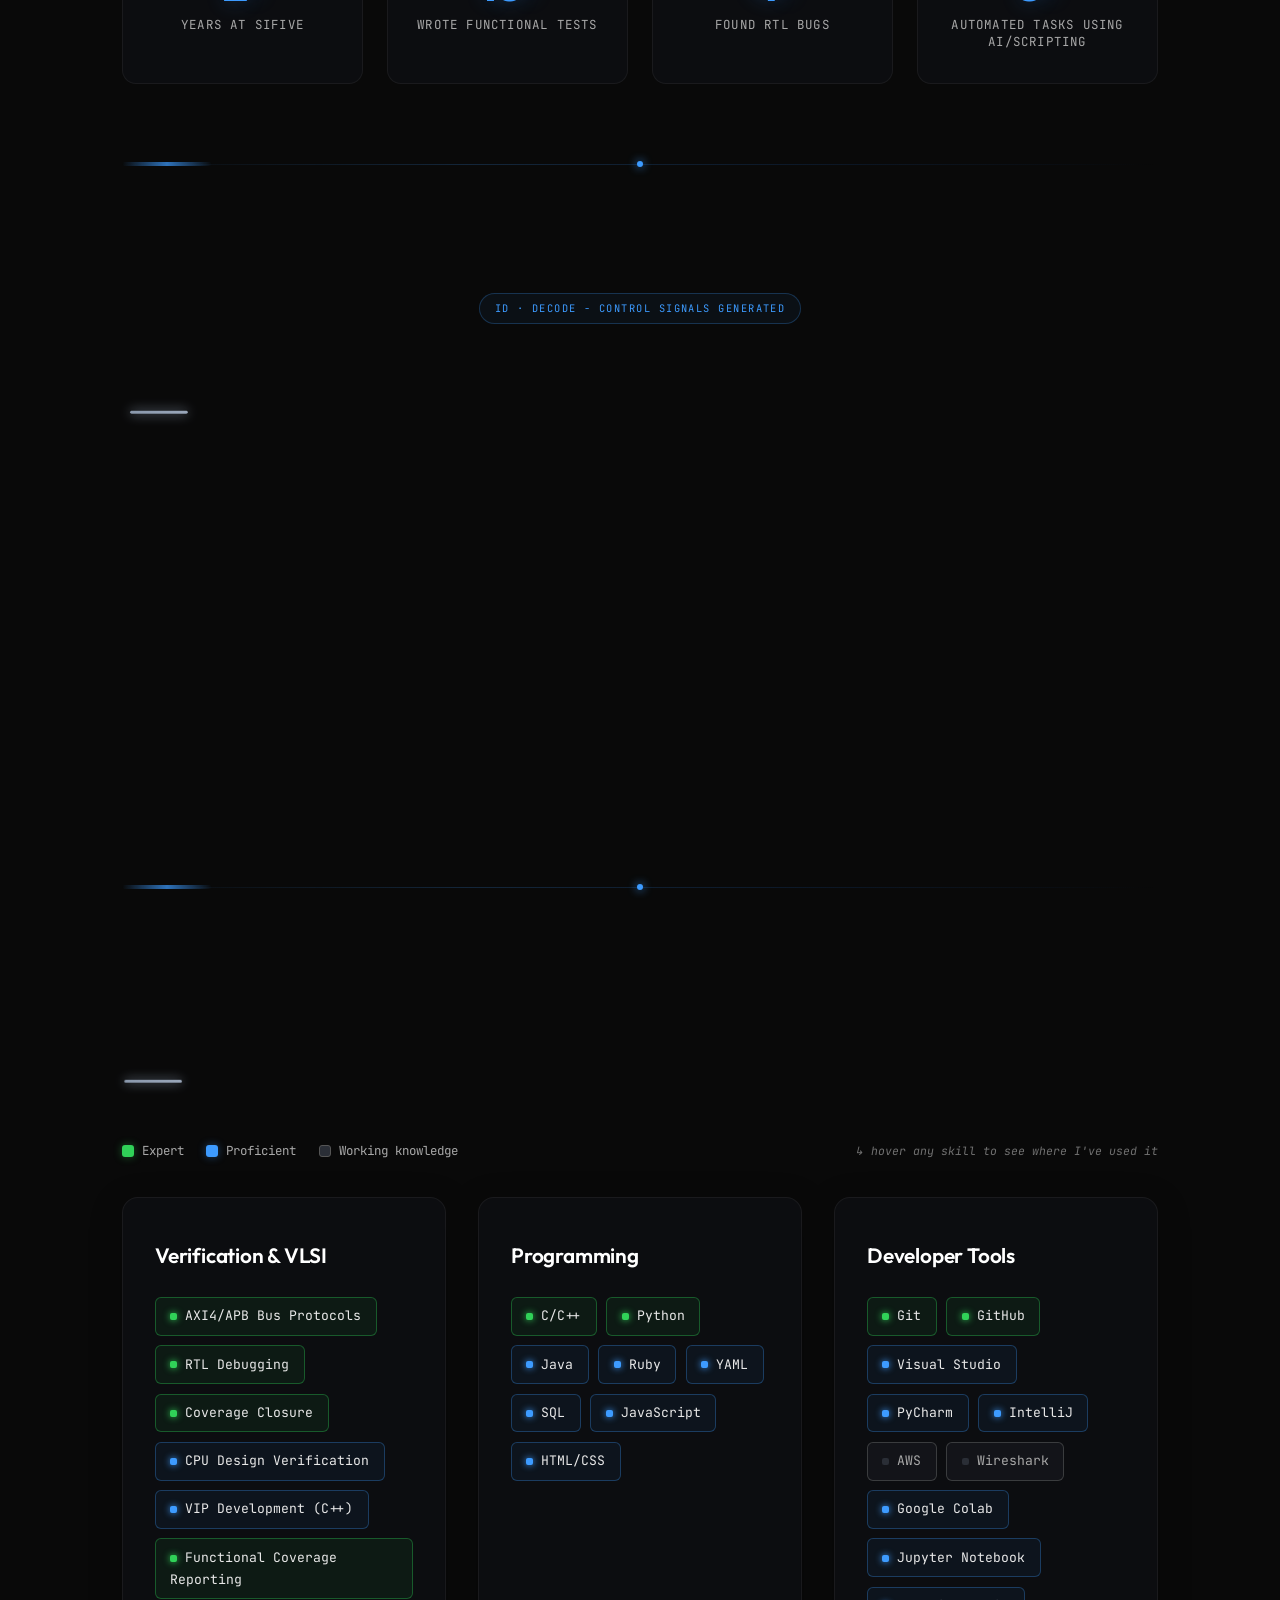
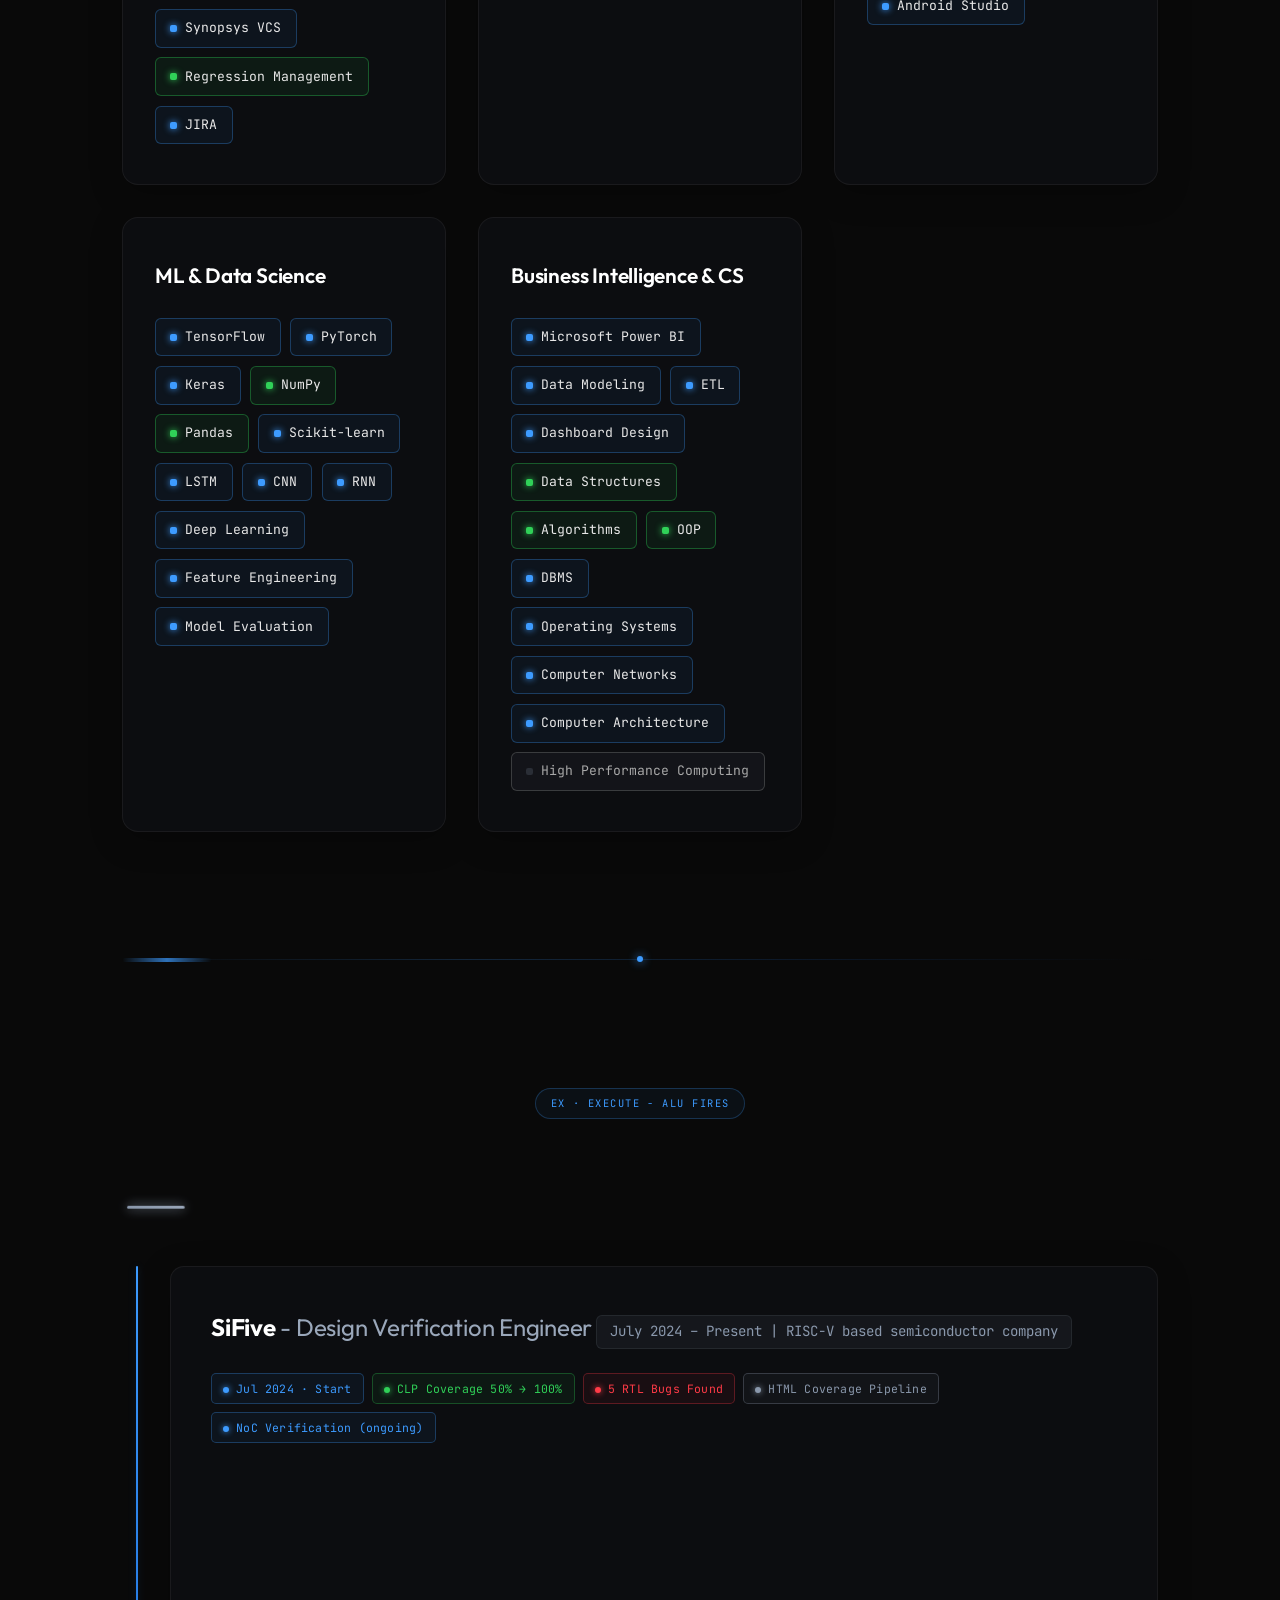
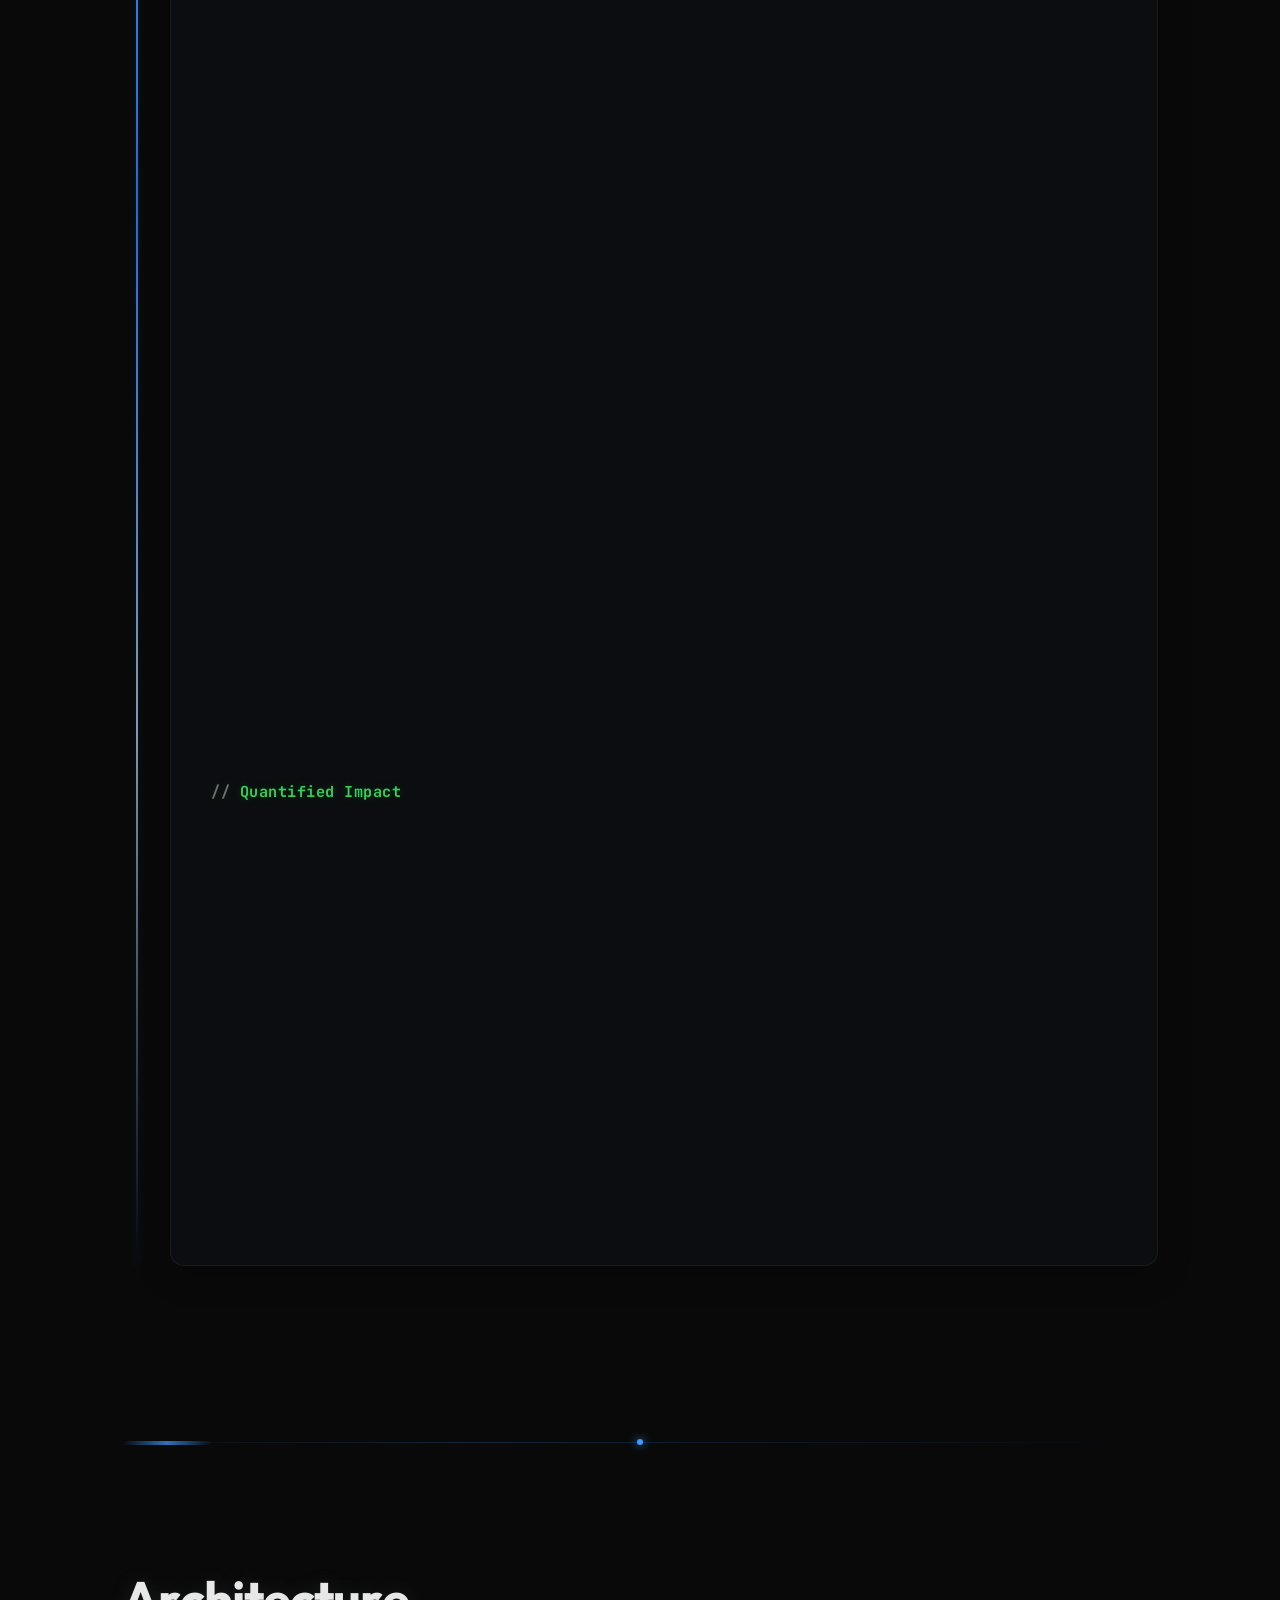
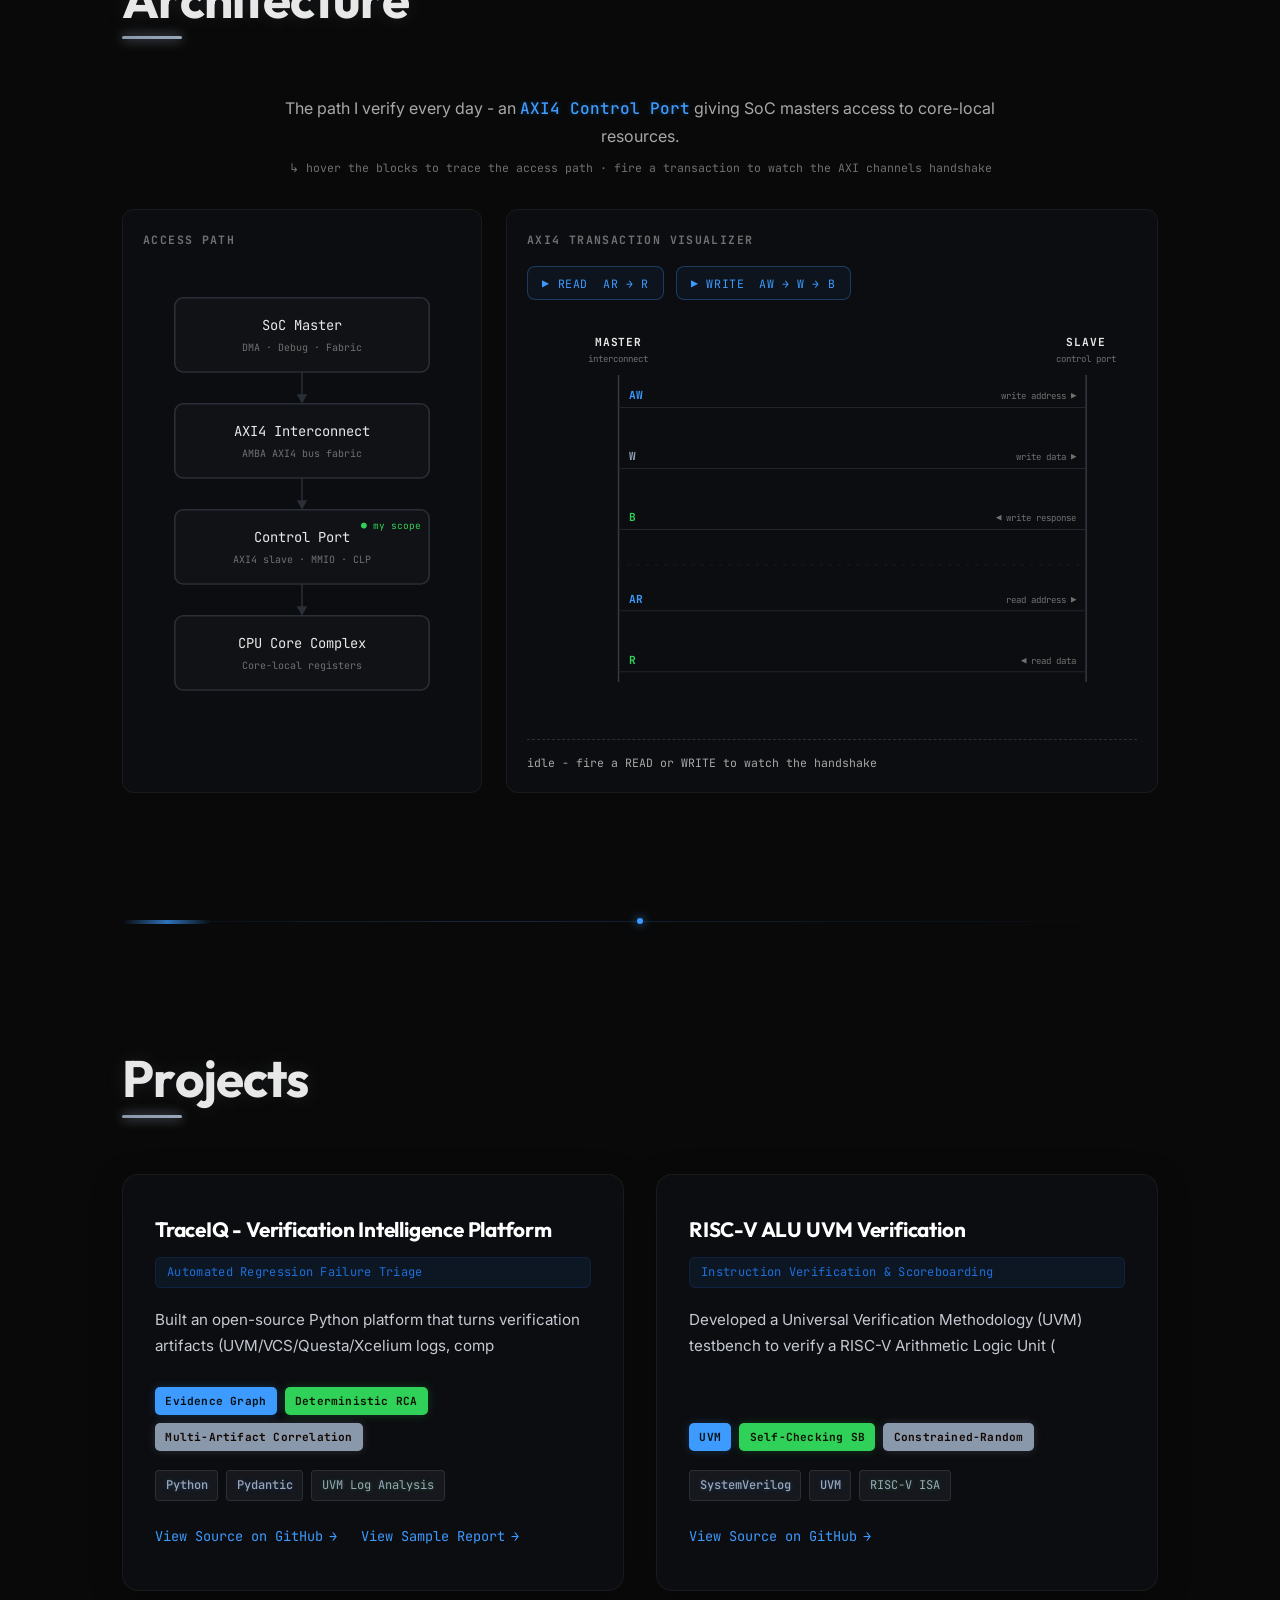
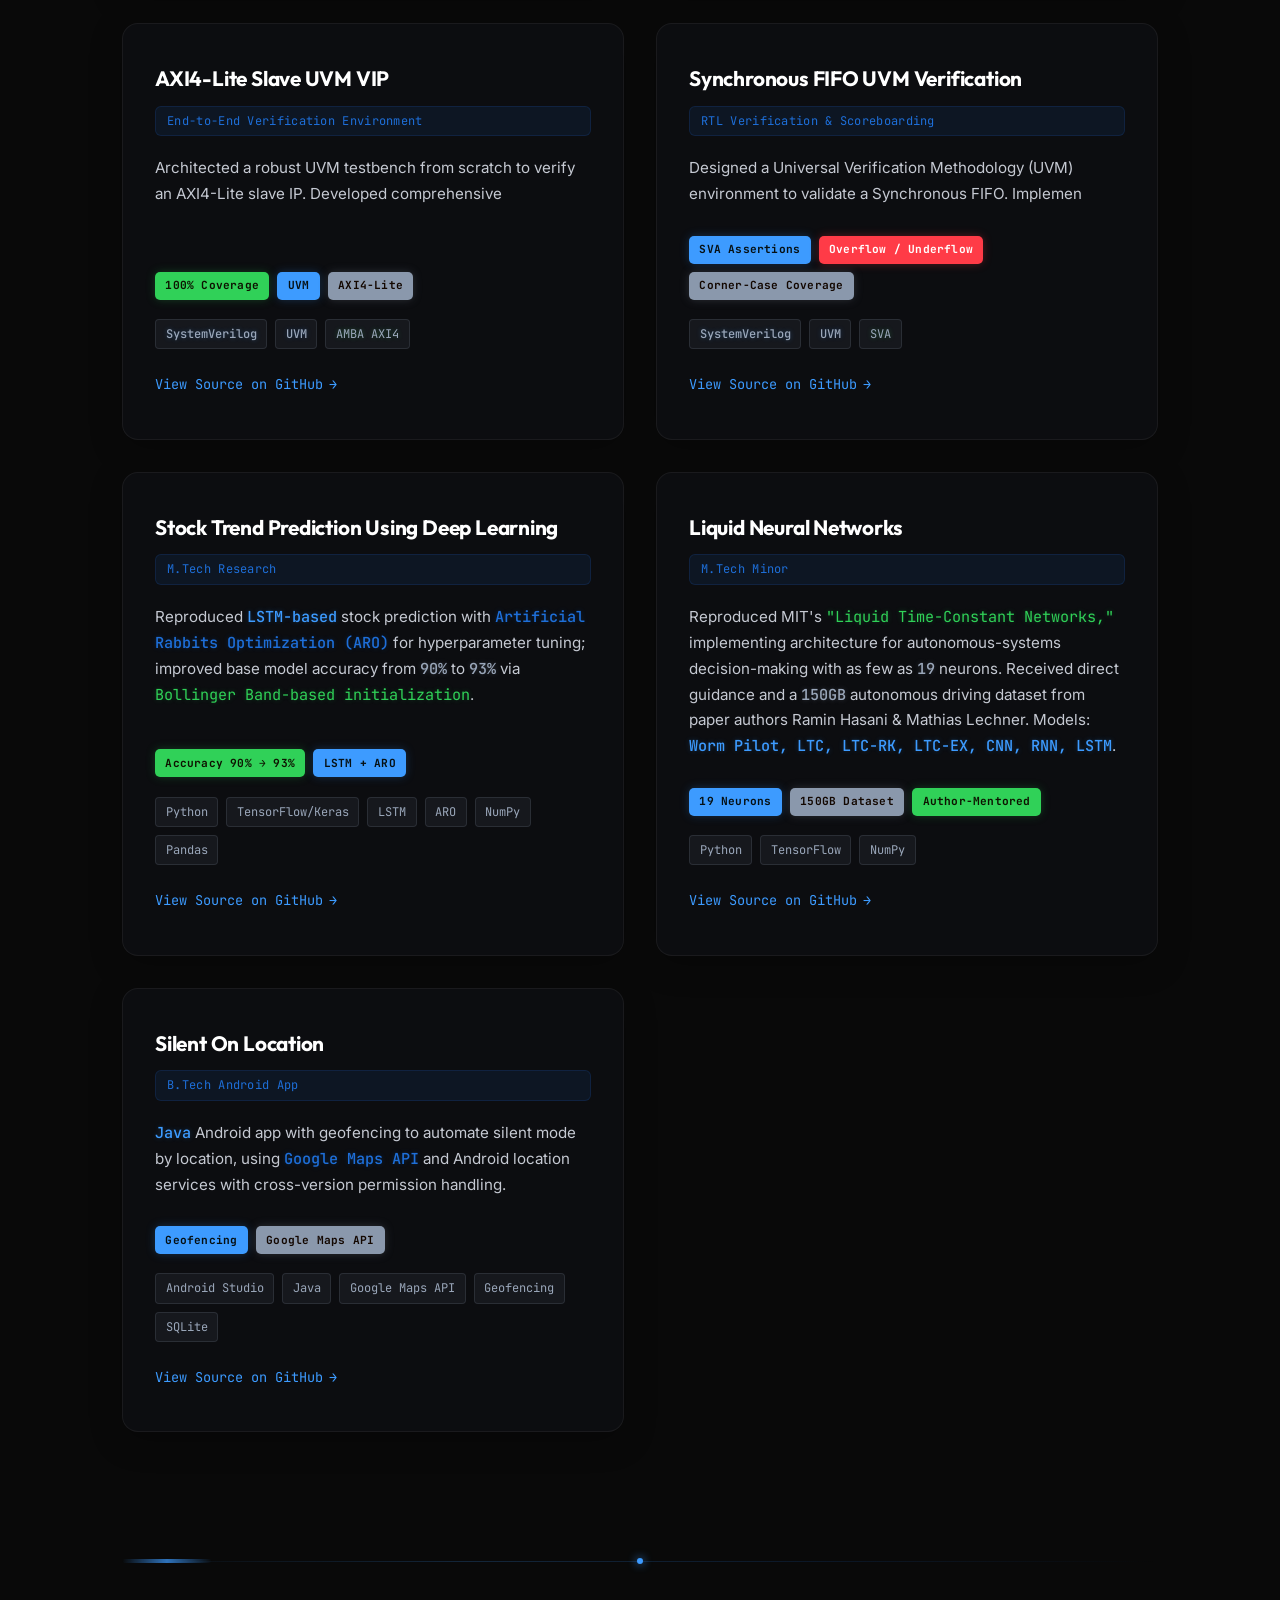
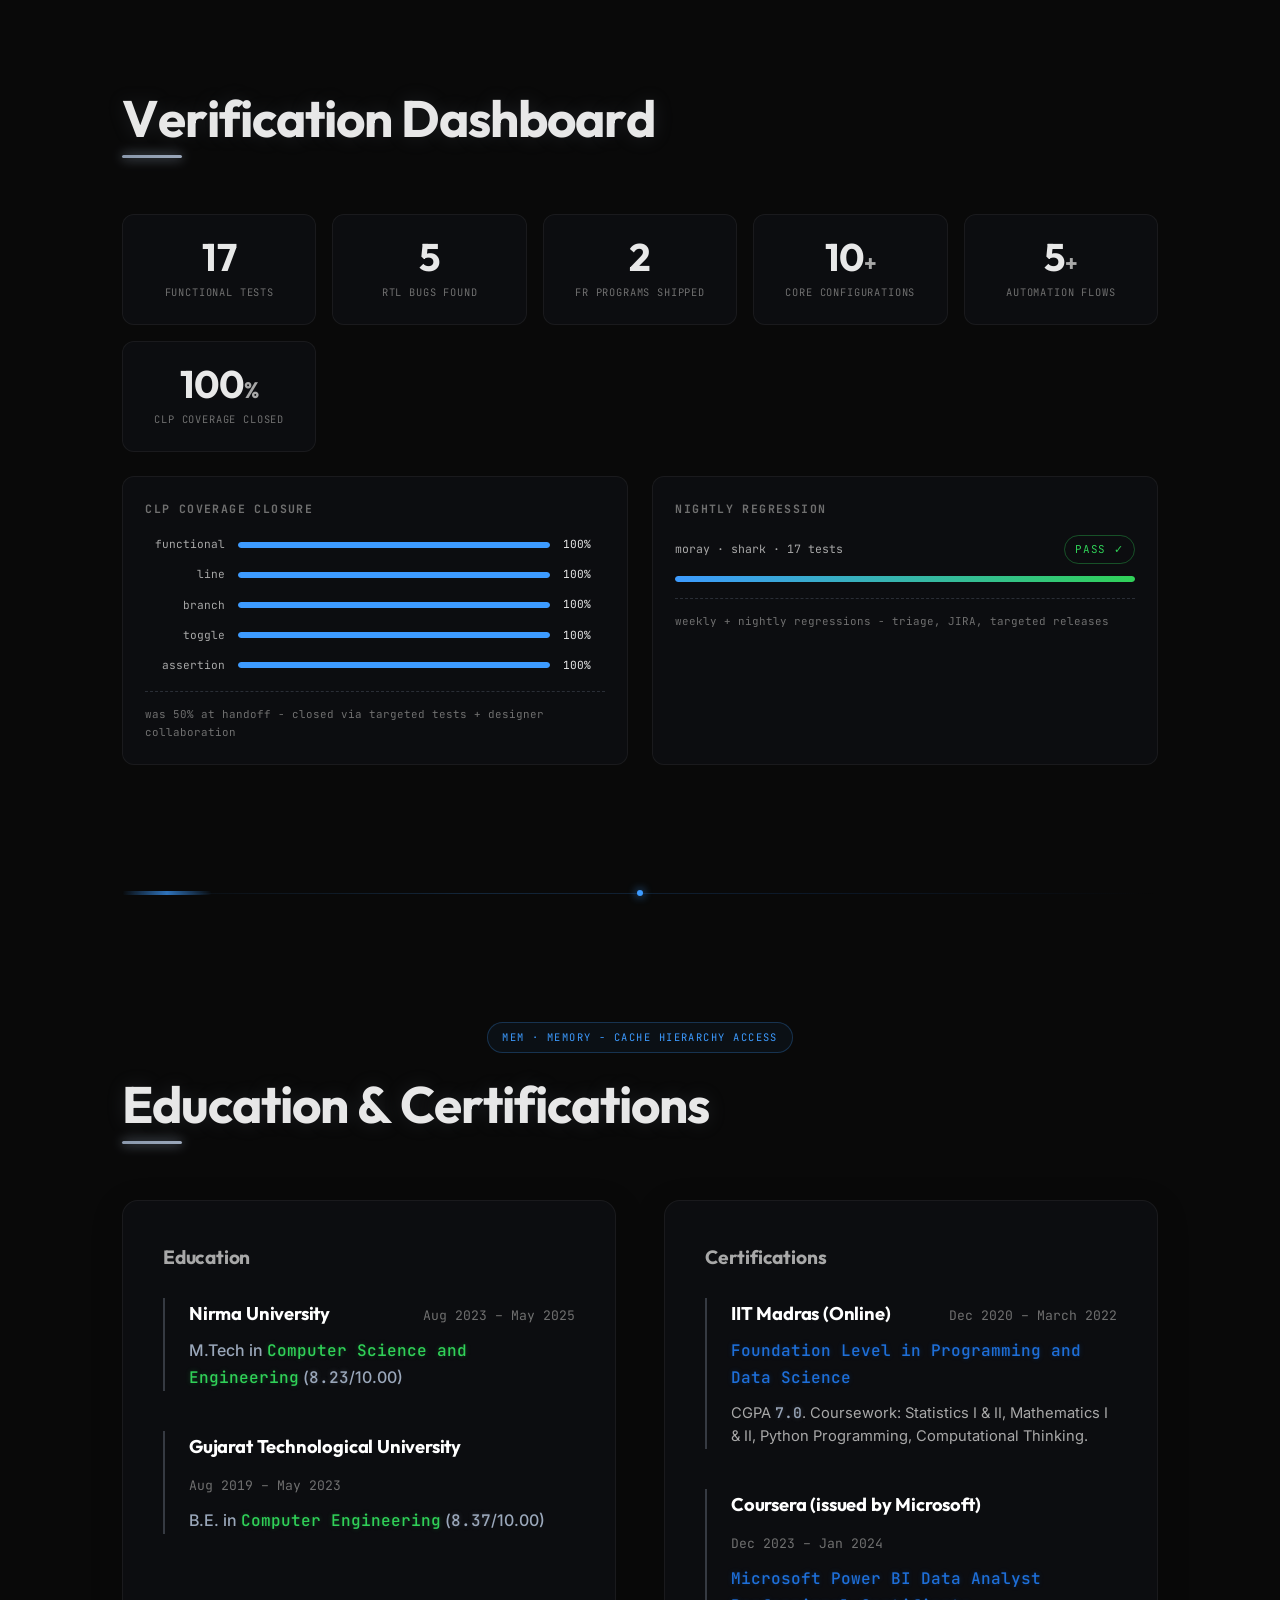
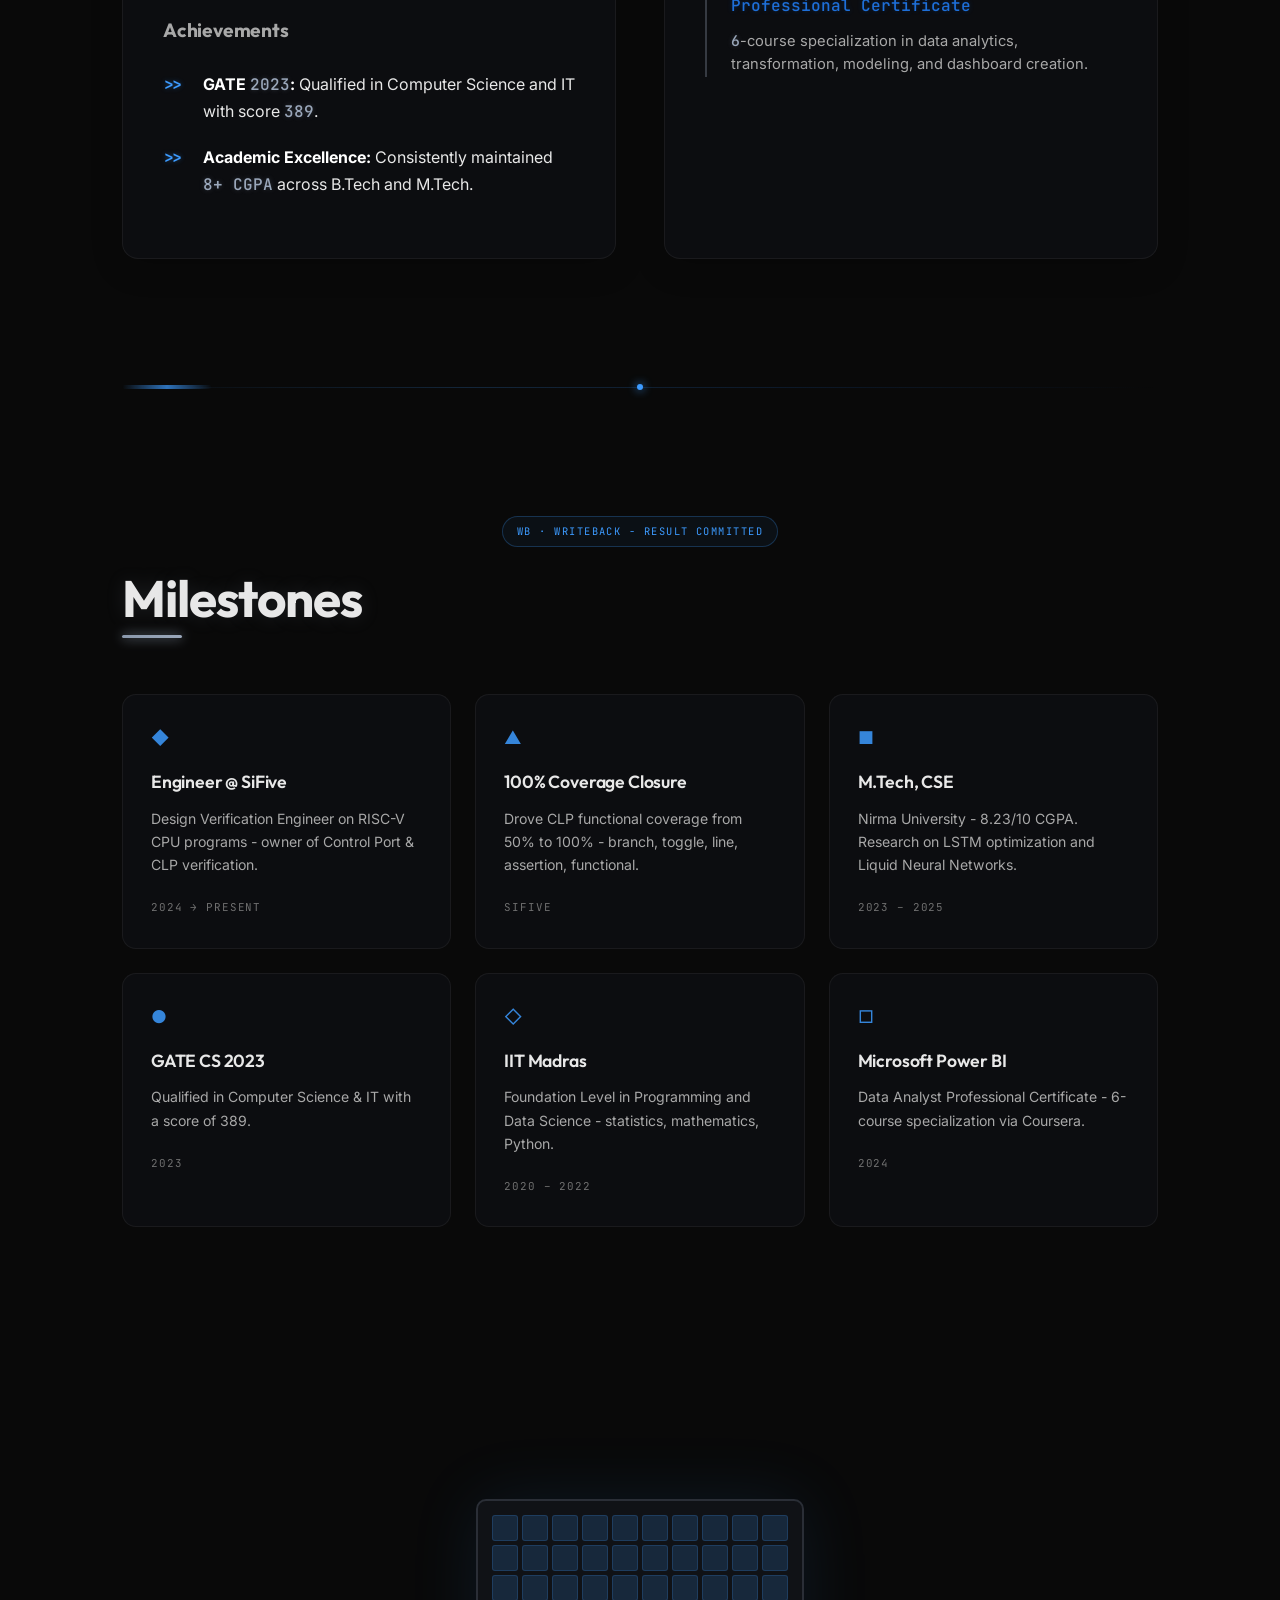
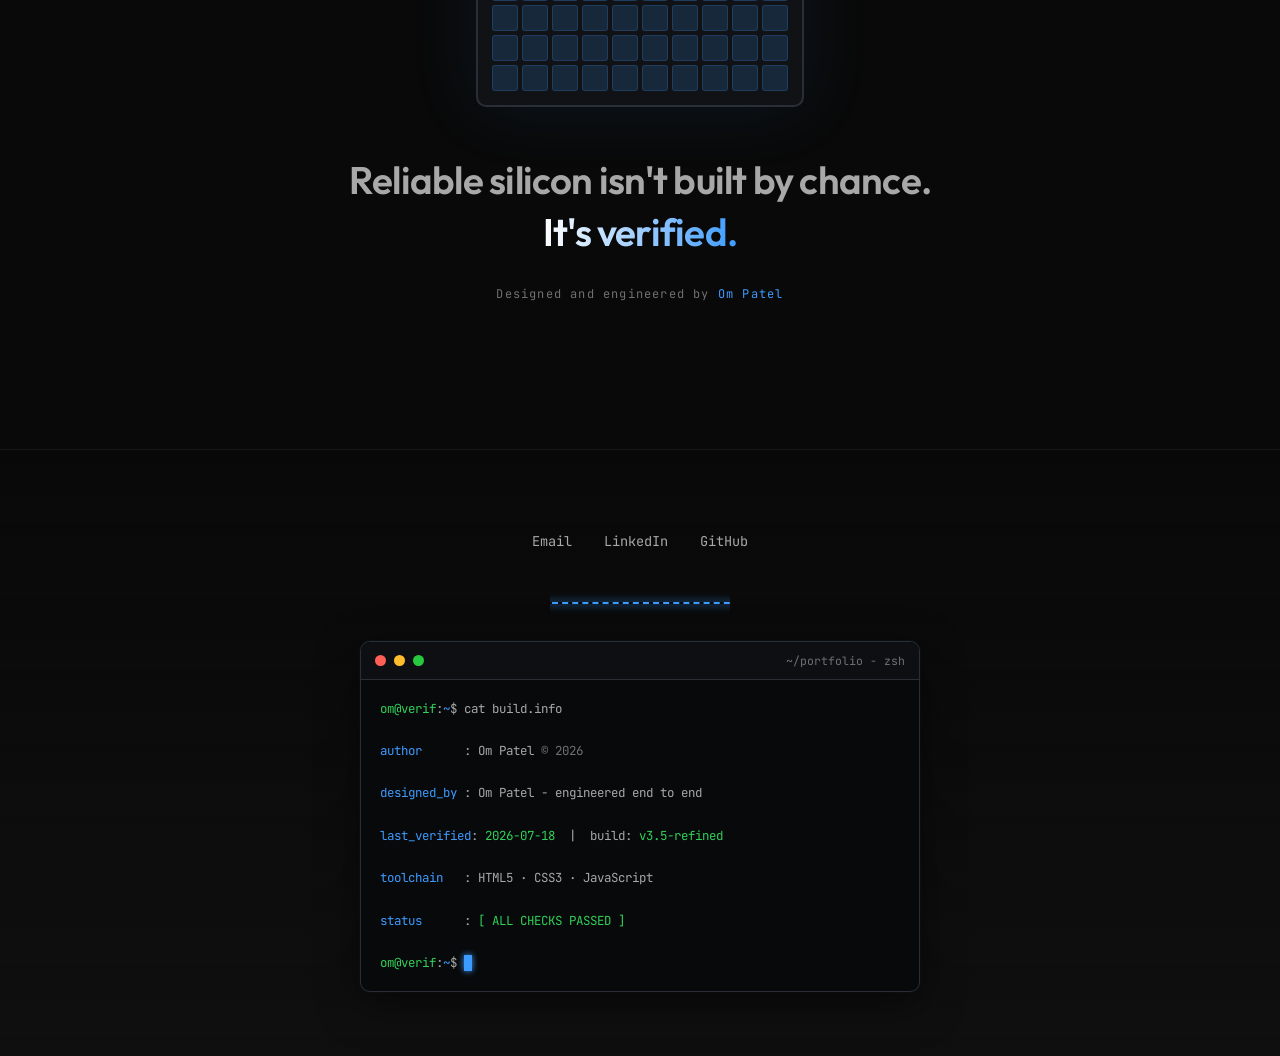
==== commit 2e9cdf90: "feat: update TraceIQ card for v0.2.0 Evidence Graph; refresh sample report (multi-artifact) Co-Autho" ====
--- a/index.html
+++ b/index.html
@@ -556,11 +556,11 @@
                             <h3 class="scramble-text" data-value="TraceIQ - Verification Intelligence Platform">TraceIQ - Verification Intelligence Platform</h3>
                         </div>
                         <div class="project-context">Automated Regression Failure Triage</div>
-                        <p class="typewriter-para">Built an open-source Python platform that turns raw simulation logs (UVM, VCS, Questa, Xcelium) into evidence-backed root-cause reports. A deterministic rule engine classifies failures - timeout, assertion, scoreboard mismatch, compile - with confidence scores, exact log-line evidence, and suggested next debug steps, rendered as structured JSON and an EDA-style HTML dashboard. Optional AI summary layer grounded strictly in extracted evidence.</p>
+                        <p class="typewriter-para">Built an open-source Python platform that turns verification artifacts (UVM/VCS/Questa/Xcelium logs, compile logs, coverage, test metadata) into a normalized Evidence Graph: typed nodes with content-hash IDs linked by causal, temporal, and cross-artifact relationships. A deterministic rule engine classifies failures over the graph with confidence scores and exact log-line evidence; the optional AI layer reasons only over the graph and cites node IDs, never raw files.</p>
                         <div class="project-metrics">
-                            <span class="metric-badge mb-cyan">Rule Engine</span>
-                            <span class="metric-badge mb-lime">Evidence-Backed RCA</span>
-                            <span class="metric-badge mb-orange">Multi-Simulator Parsing</span>
+                            <span class="metric-badge mb-cyan">Evidence Graph</span>
+                            <span class="metric-badge mb-lime">Deterministic RCA</span>
+                            <span class="metric-badge mb-orange">Multi-Artifact Correlation</span>
                         </div>
                         <div class="tech-tags">
                             <span class="hl-keyword">Python</span>
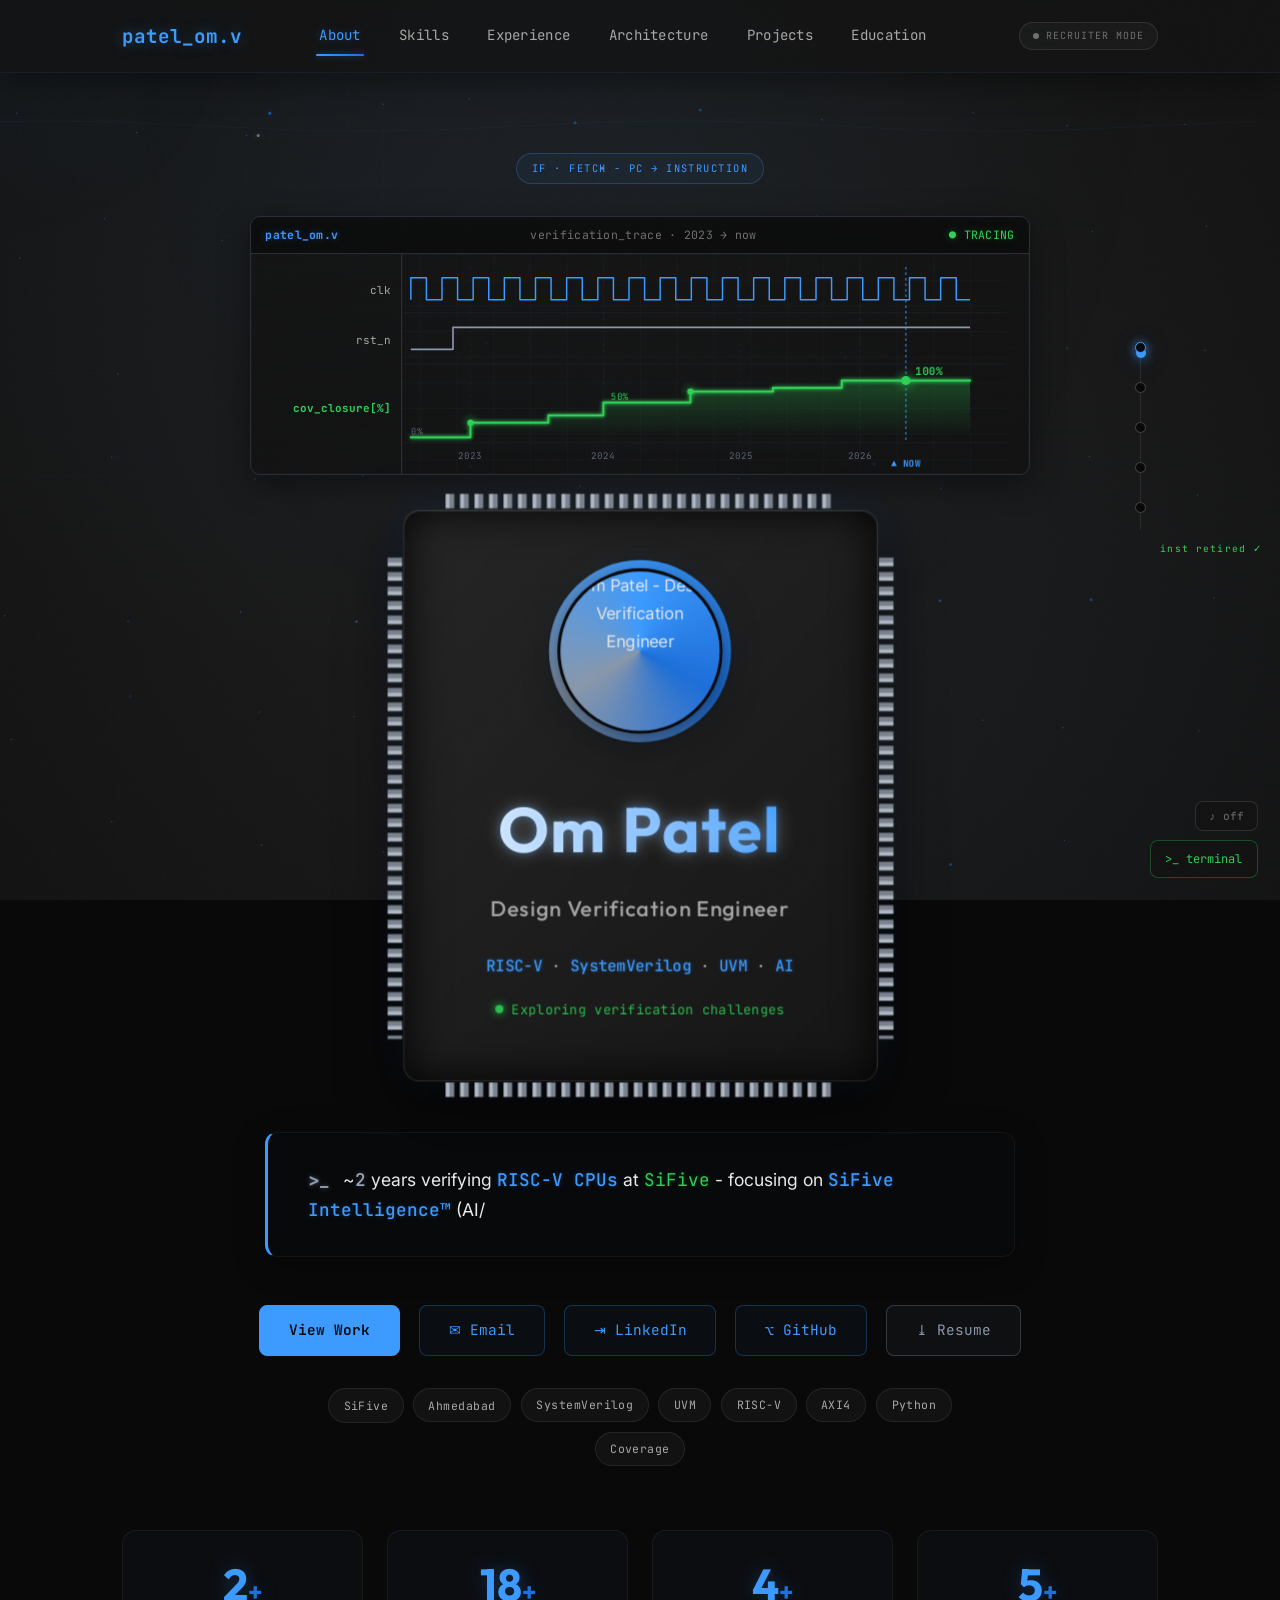
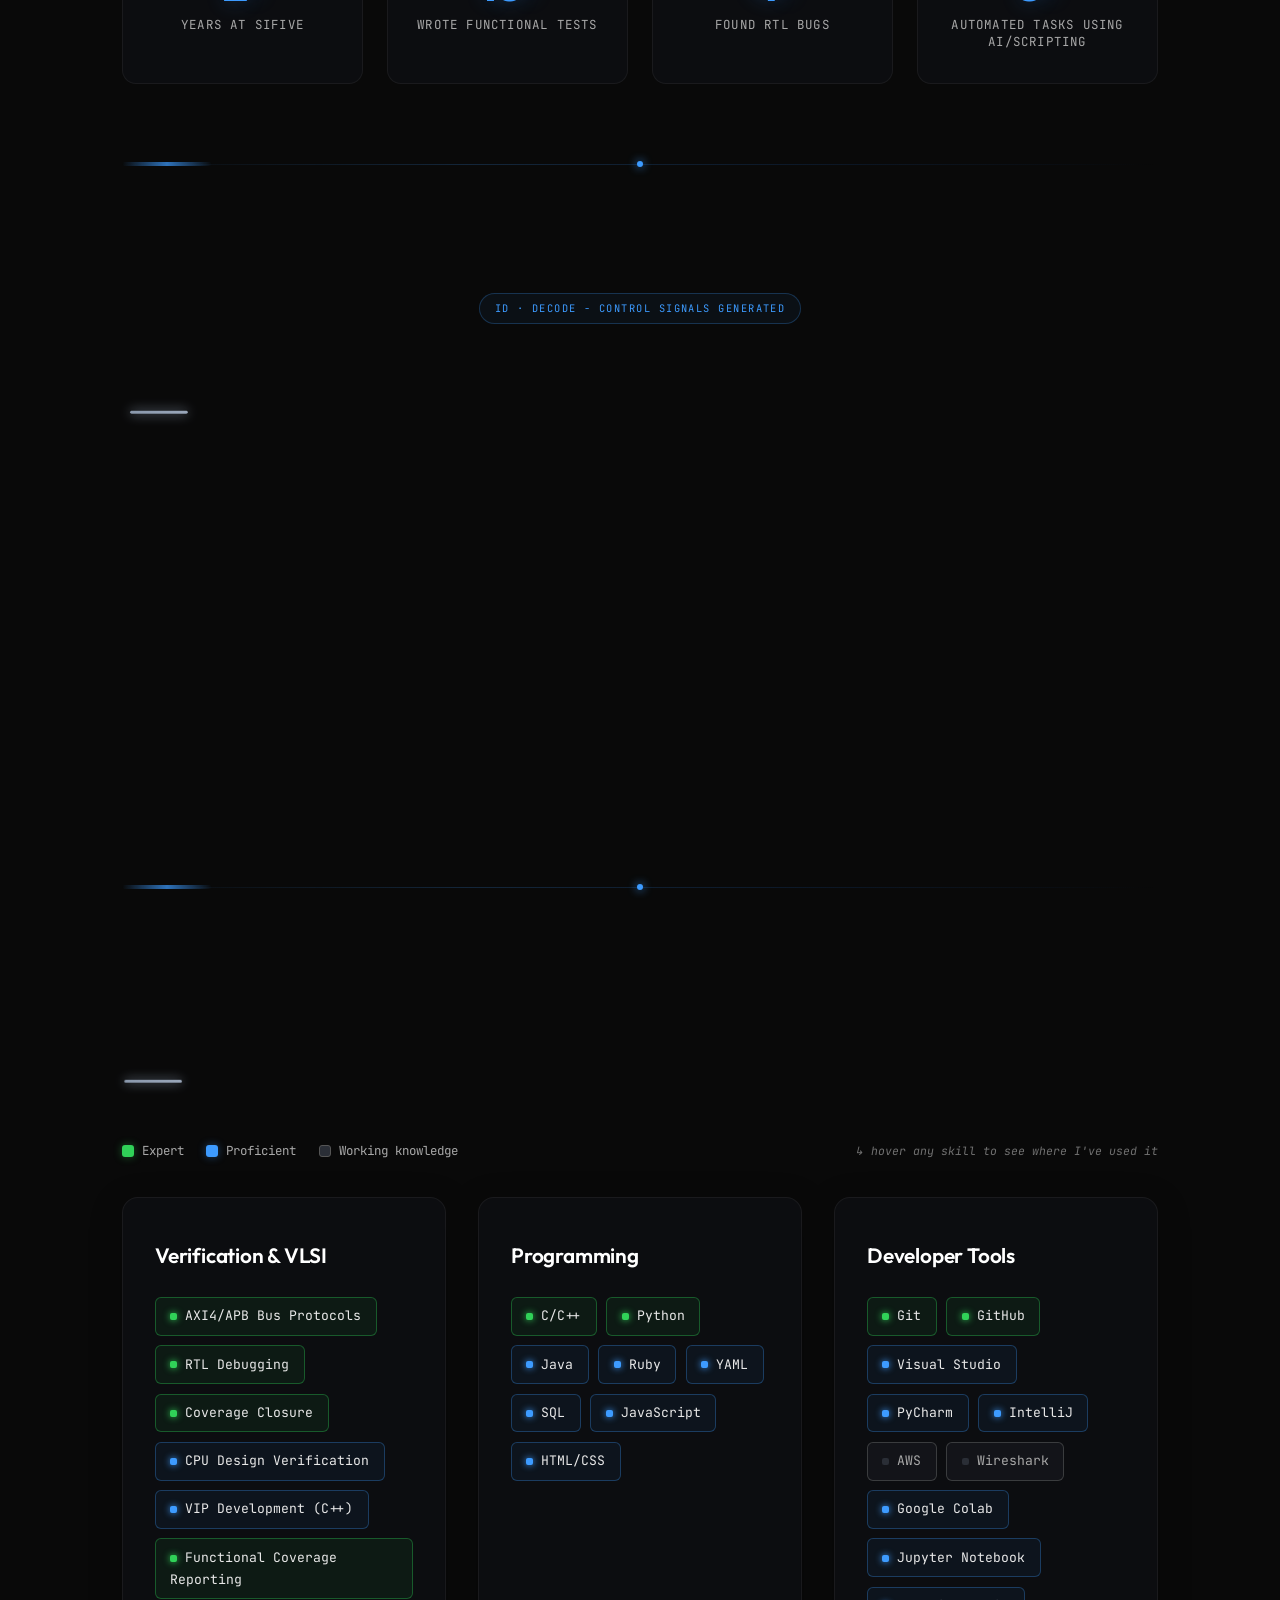
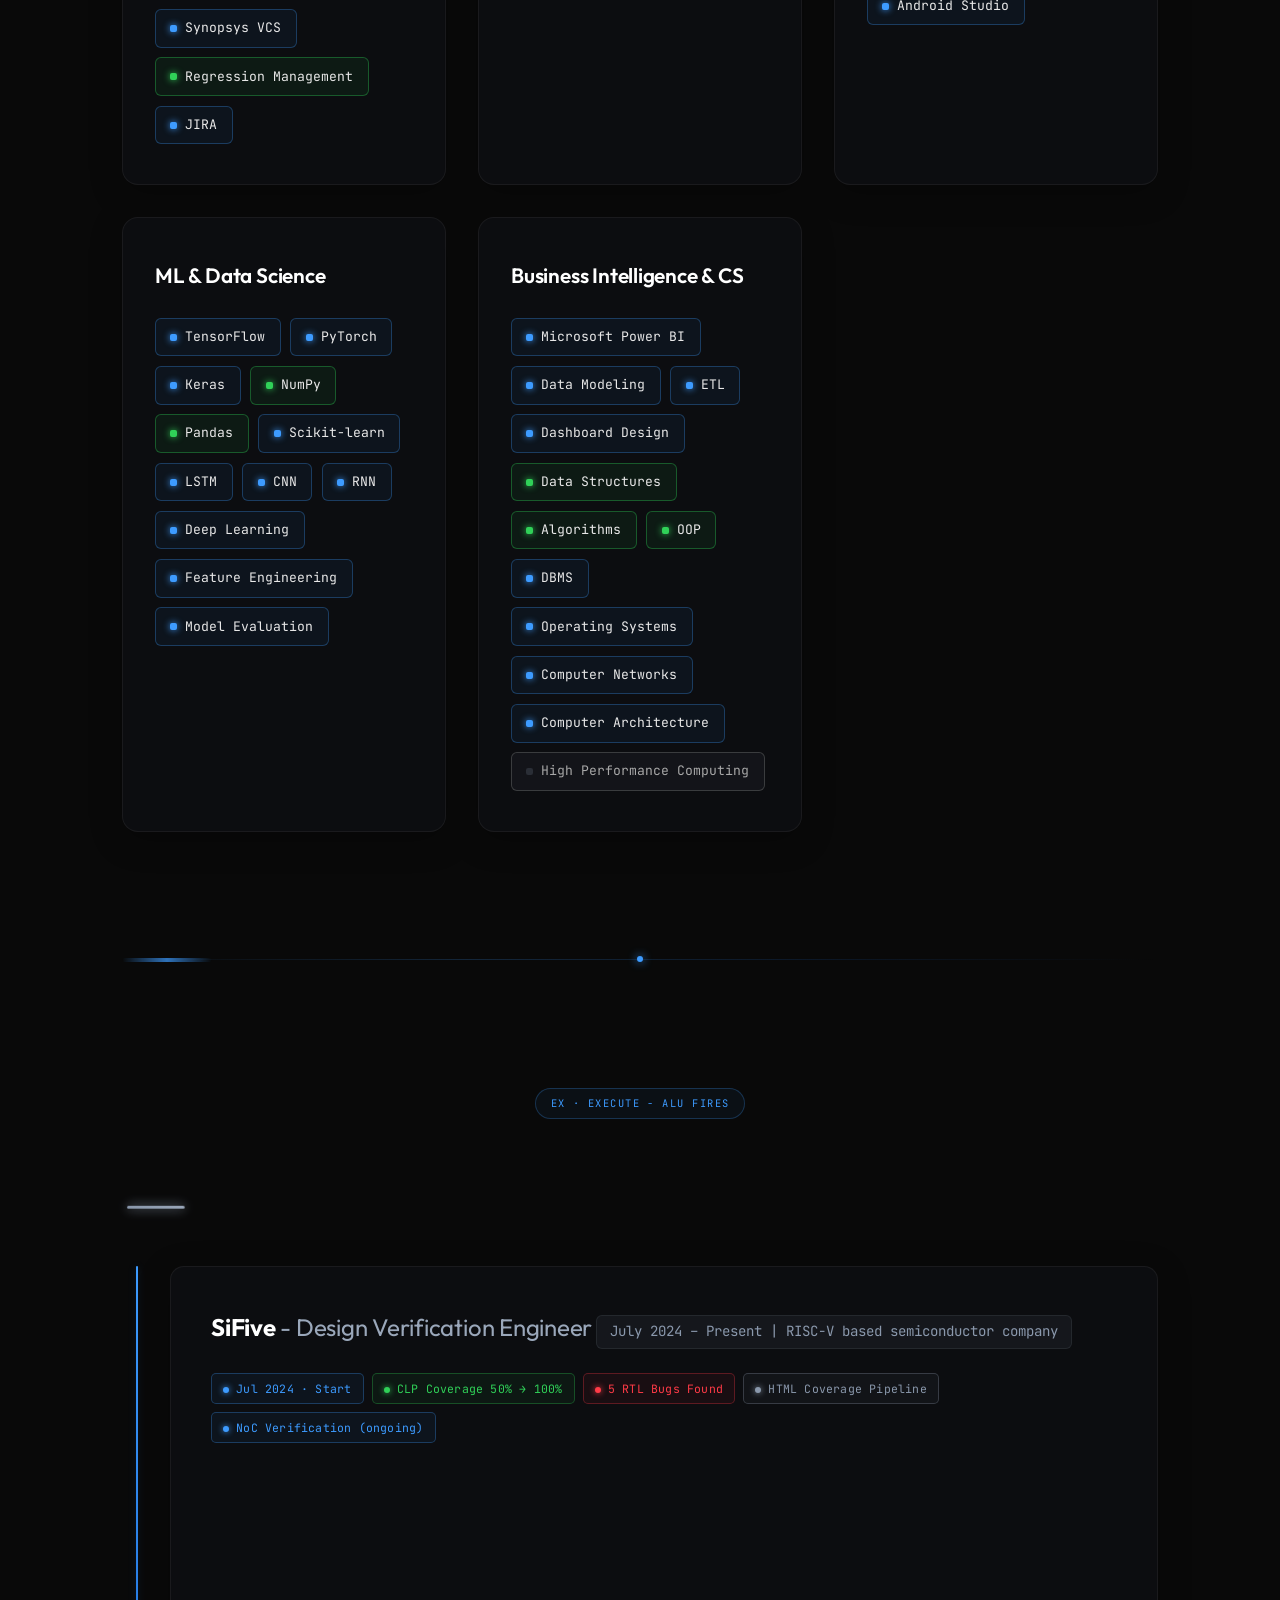
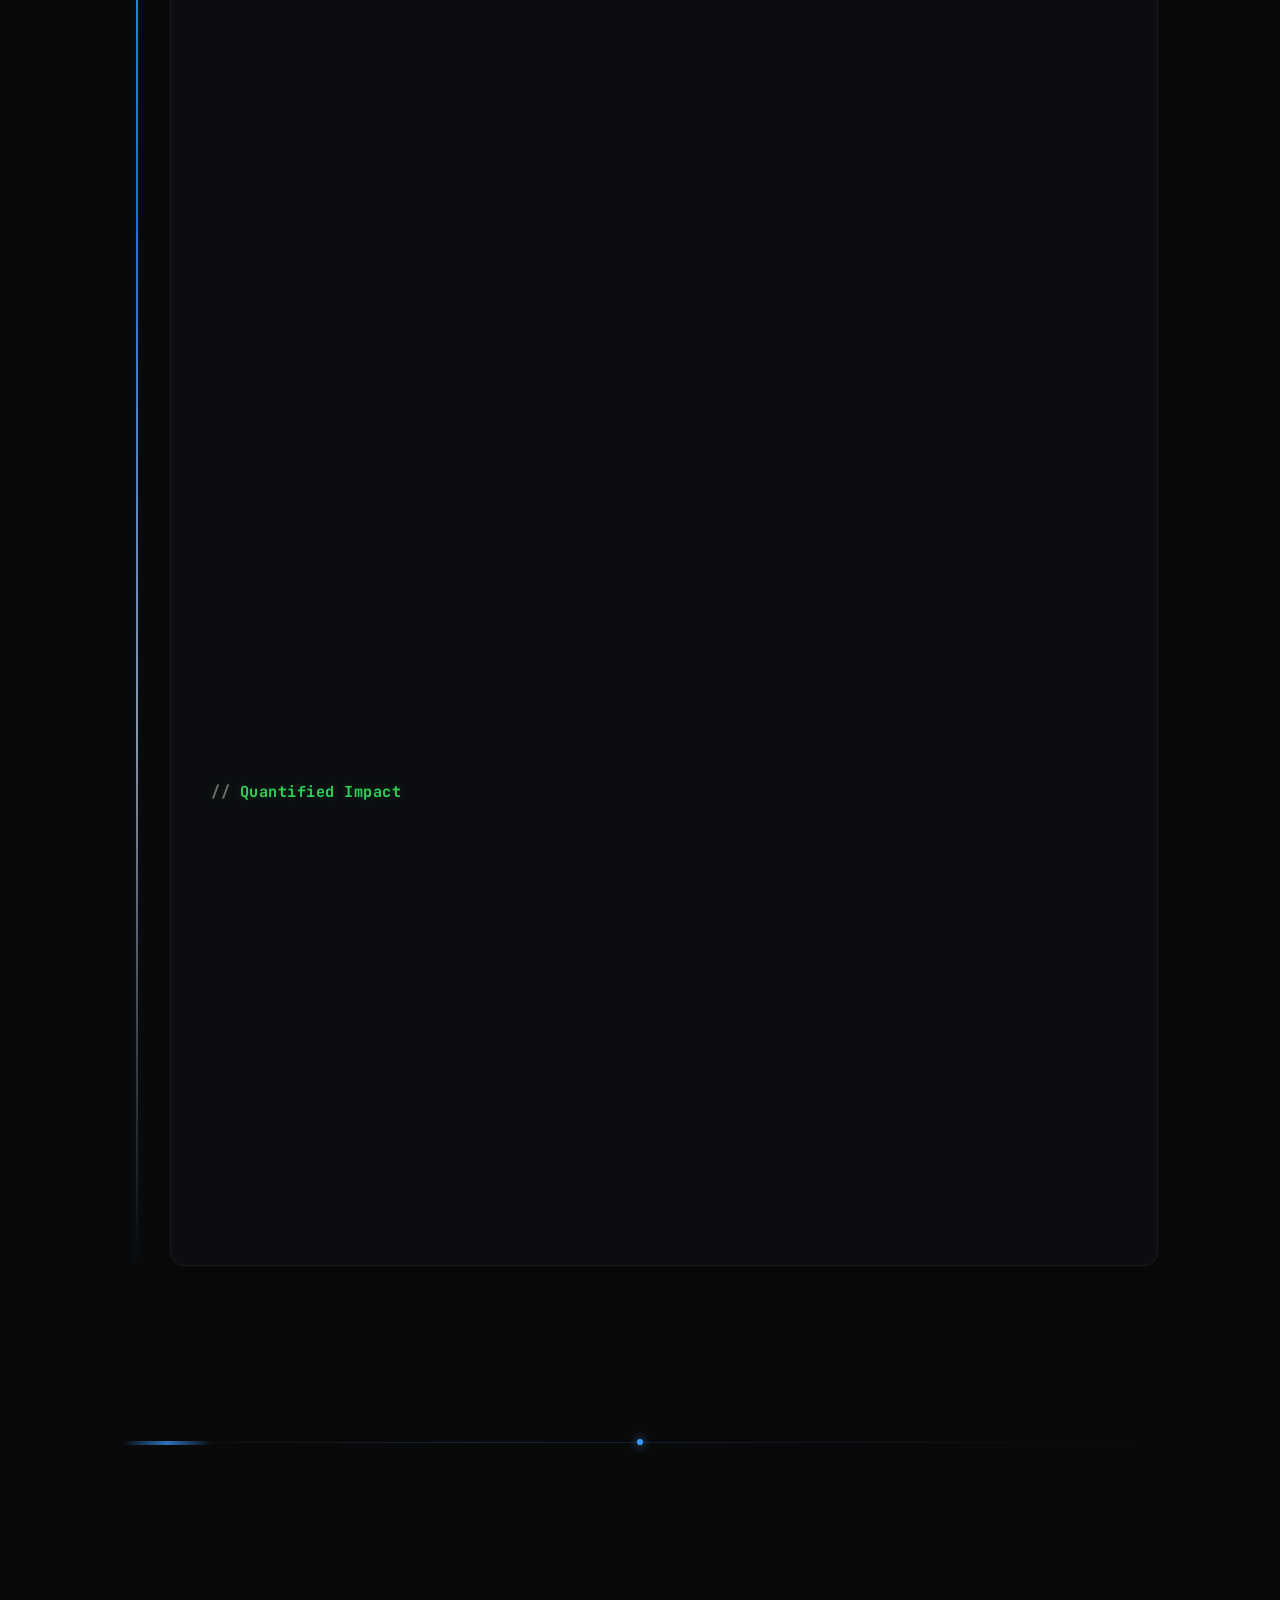
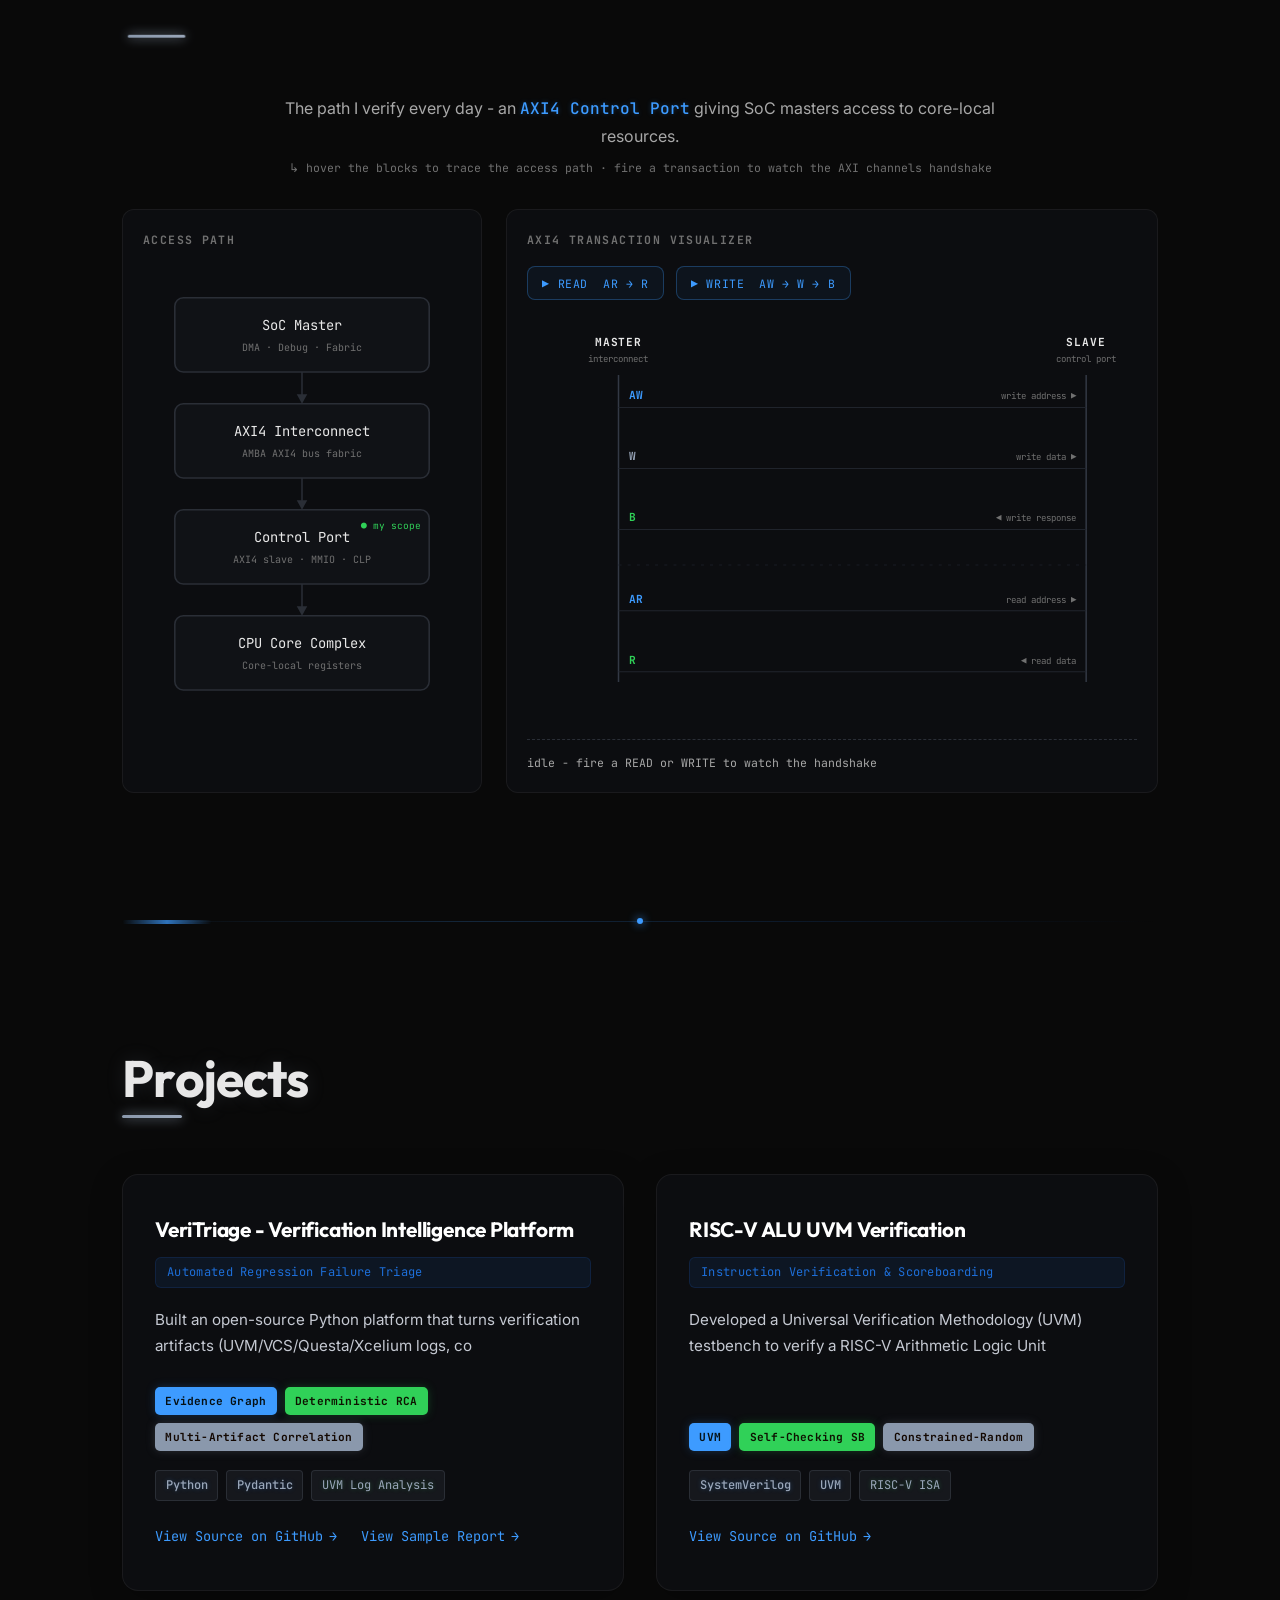
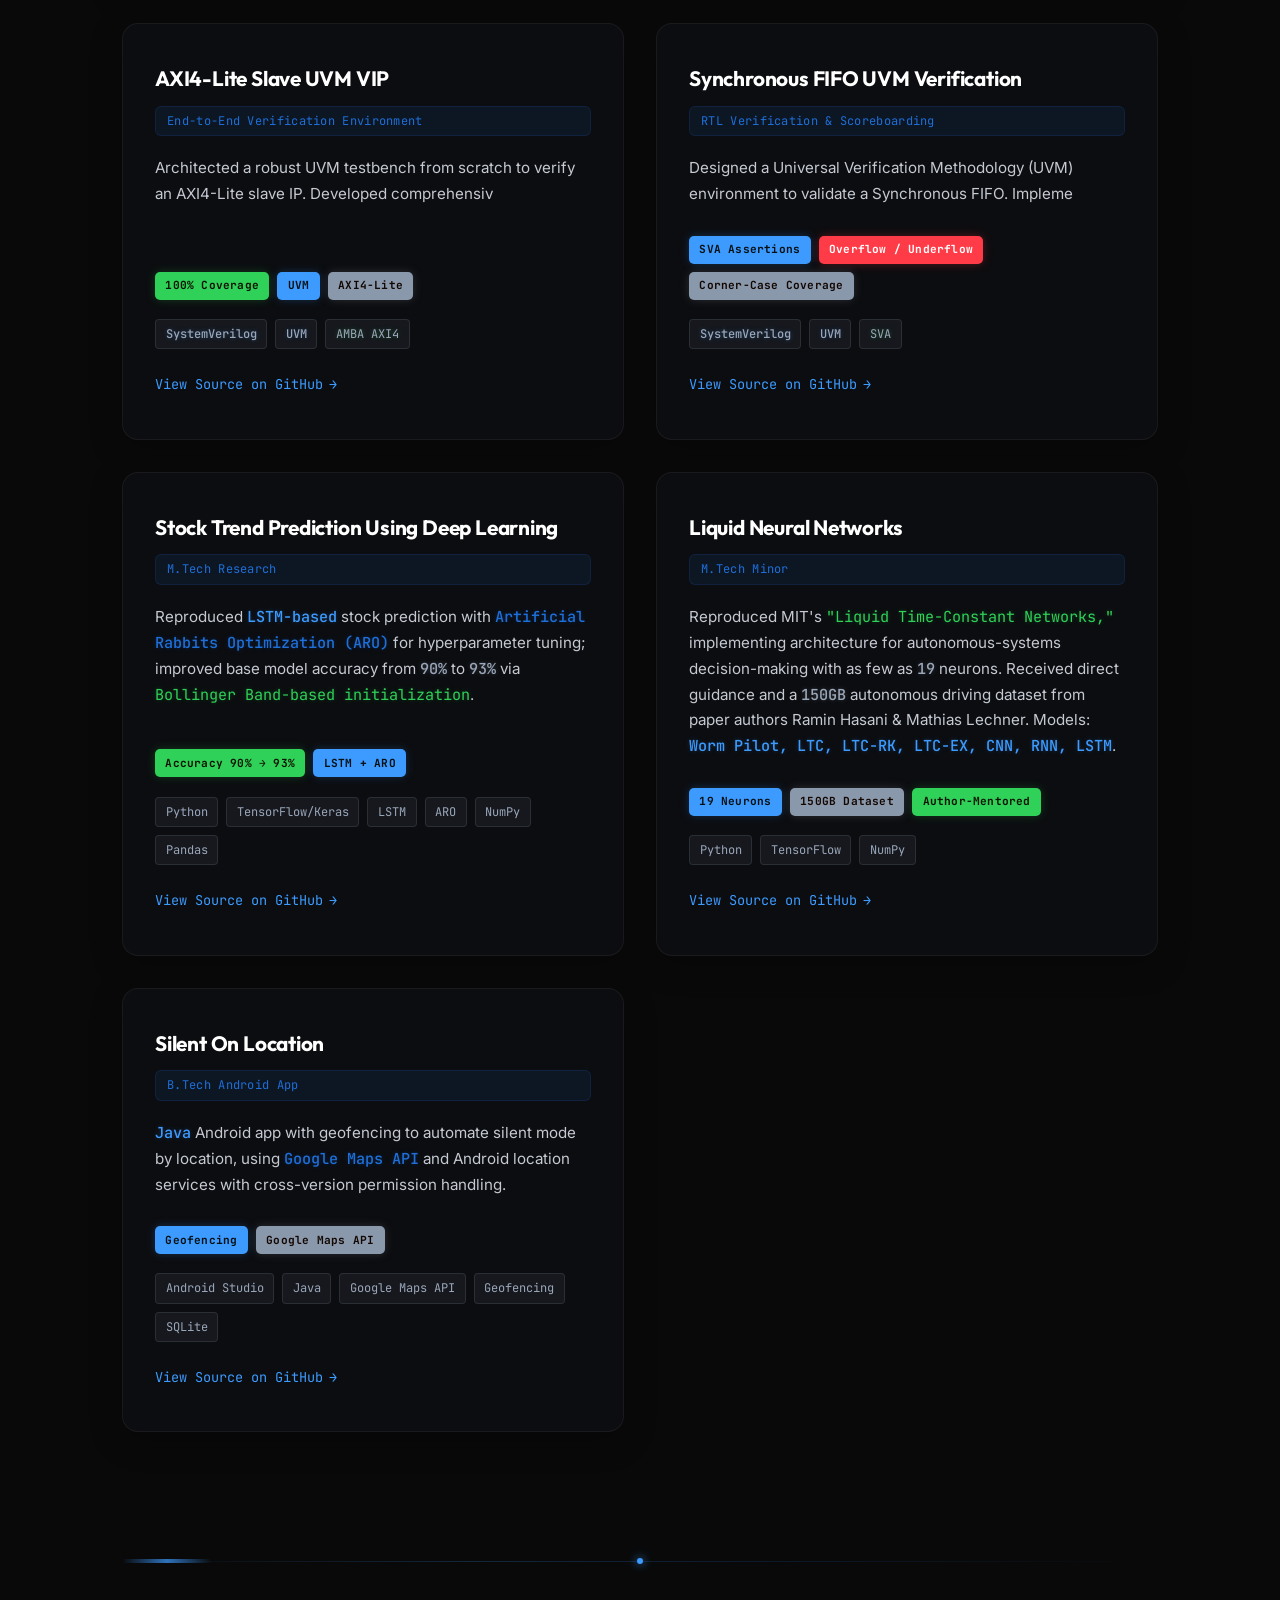
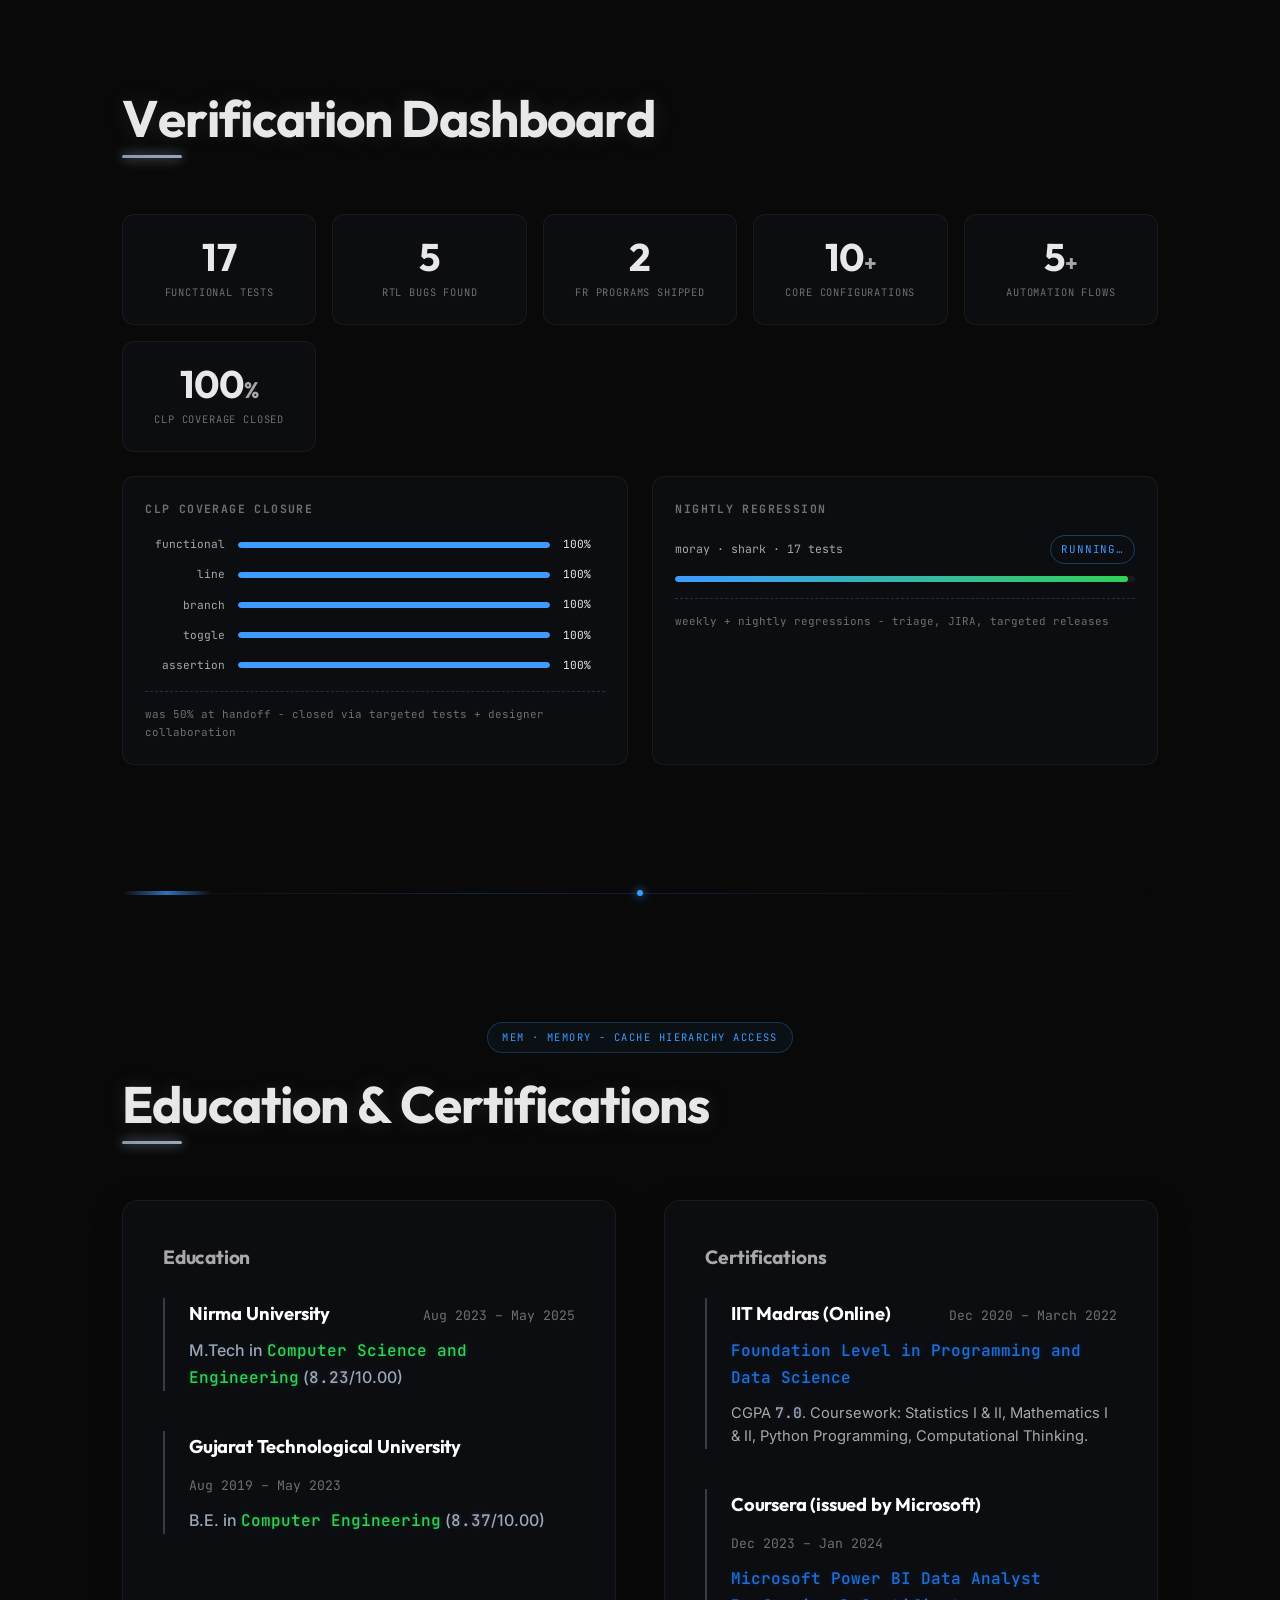
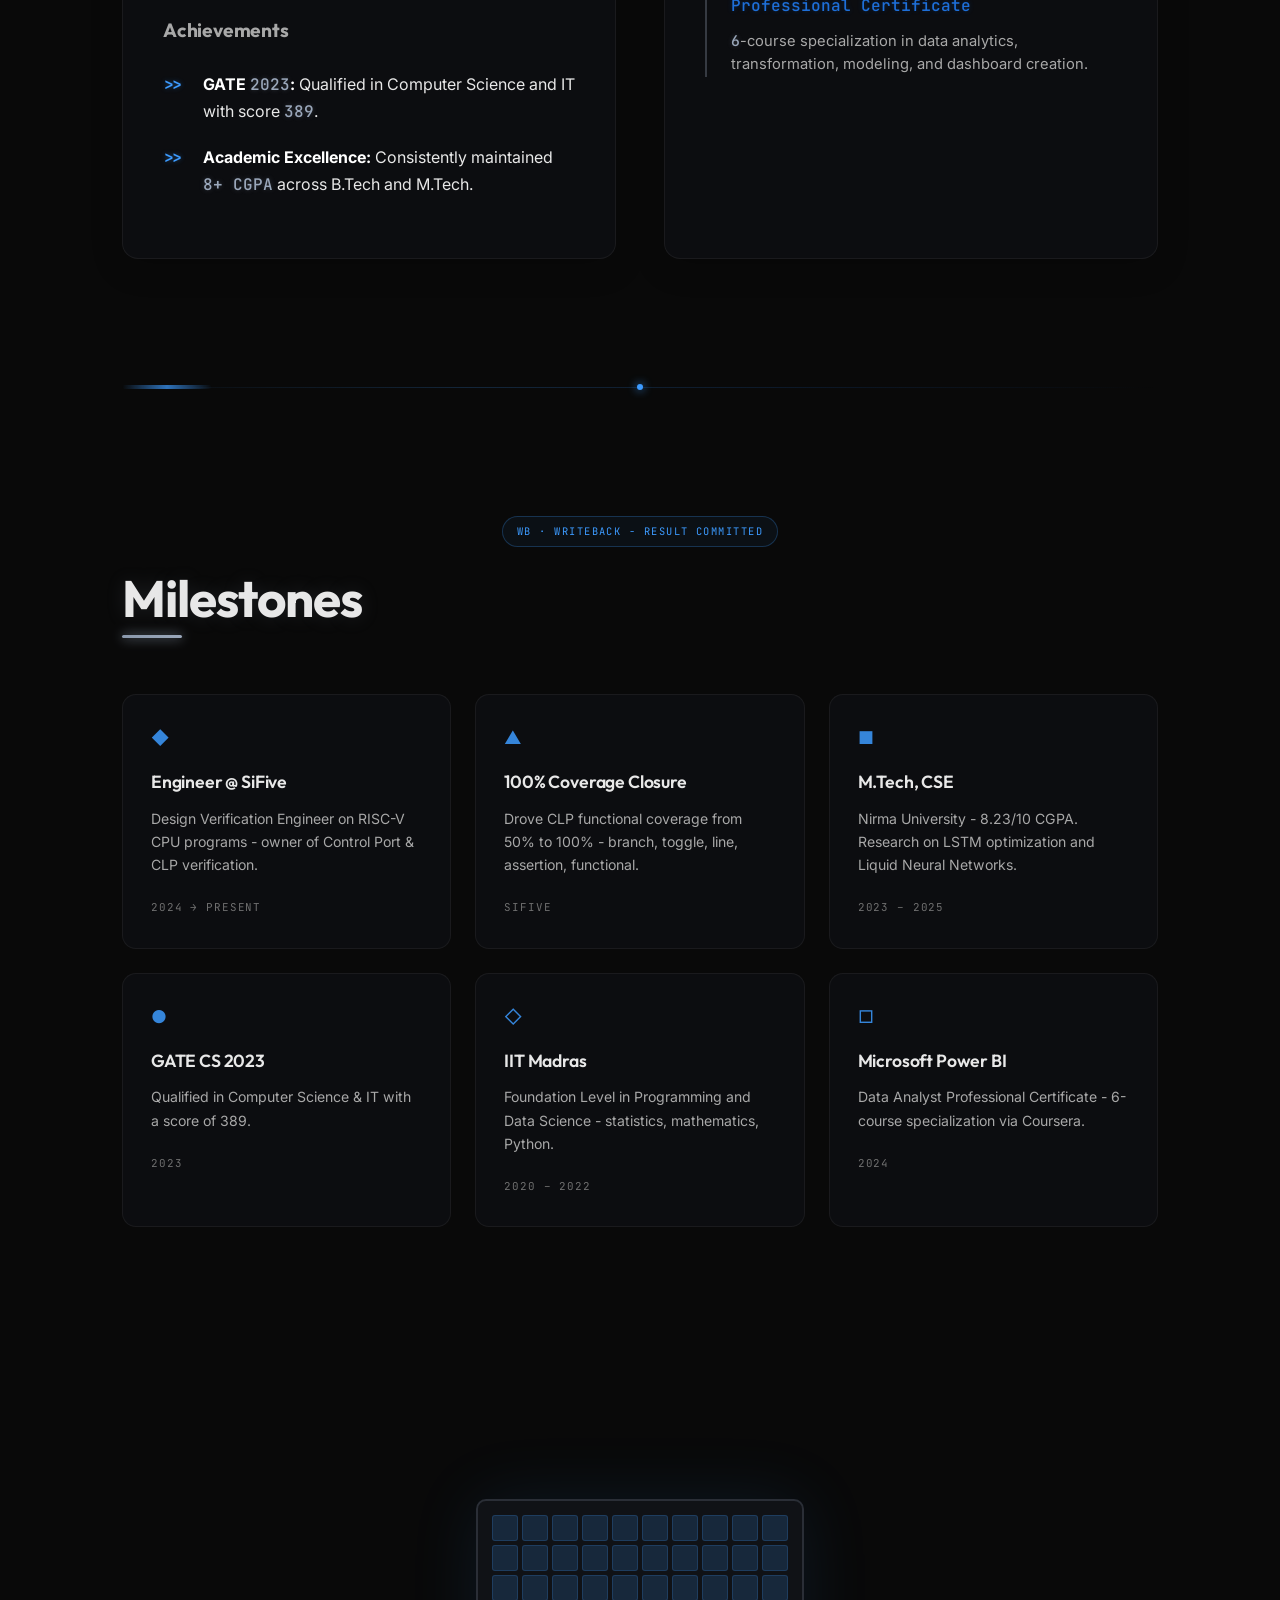
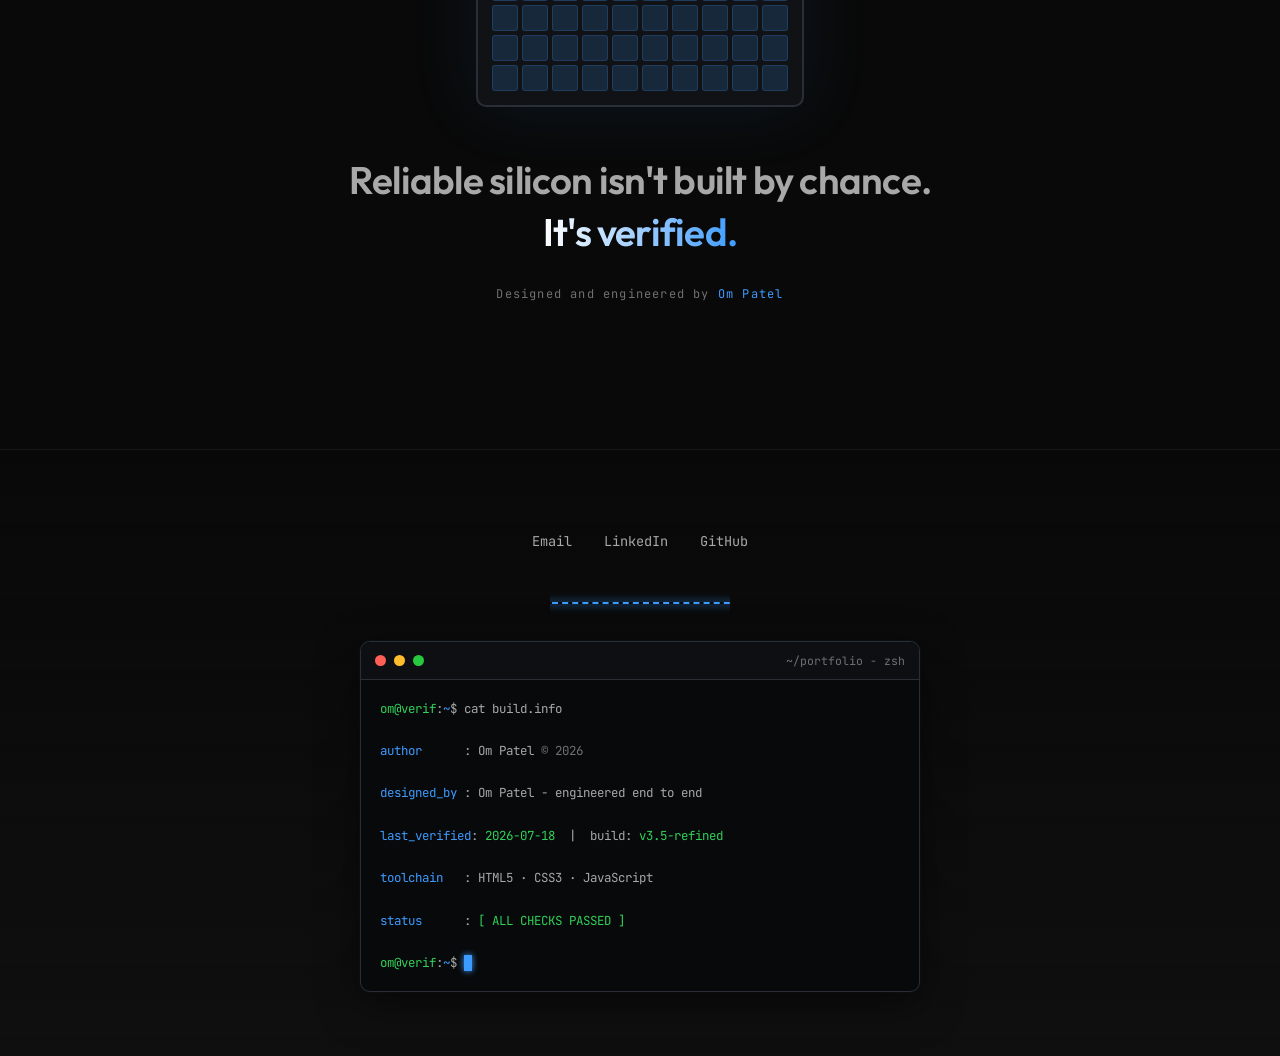
==== commit 52bf0770: "rename: TraceIQ -> VeriTriage across portfolio (card, links, sample report) Co-Authored-By: Claude F" ====
--- a/index.html
+++ b/index.html
@@ -551,9 +551,9 @@
             <section id="projects" class="content-section" aria-label="Projects">
                 <h2 class="section-title scramble-text" data-value="Projects">Projects</h2>
                 <div class="projects-grid">
-                    <article class="project-card spotlight-card glitch-hover gradient-border" id="project-traceiq">
+                    <article class="project-card spotlight-card glitch-hover gradient-border" id="project-veritriage">
                         <div class="project-header">
-                            <h3 class="scramble-text" data-value="TraceIQ - Verification Intelligence Platform">TraceIQ - Verification Intelligence Platform</h3>
+                            <h3 class="scramble-text" data-value="VeriTriage - Verification Intelligence Platform">VeriTriage - Verification Intelligence Platform</h3>
                         </div>
                         <div class="project-context">Automated Regression Failure Triage</div>
                         <p class="typewriter-para">Built an open-source Python platform that turns verification artifacts (UVM/VCS/Questa/Xcelium logs, compile logs, coverage, test metadata) into a normalized Evidence Graph: typed nodes with content-hash IDs linked by causal, temporal, and cross-artifact relationships. A deterministic rule engine classifies failures over the graph with confidence scores and exact log-line evidence; the optional AI layer reasons only over the graph and cites node IDs, never raw files.</p>
@@ -568,8 +568,8 @@
                             <span class="hl-string">UVM Log Analysis</span>
                         </div>
                         <div class="project-links">
-                            <a href="https://github.com/patel-om/traceiq" target="_blank" rel="noopener noreferrer" class="project-link magnetic">View Source on GitHub</a>
-                            <a href="traceiq-sample-report.html" target="_blank" rel="noopener noreferrer" class="project-link magnetic">View Sample Report</a>
+                            <a href="https://github.com/patel-om/veritriage" target="_blank" rel="noopener noreferrer" class="project-link magnetic">View Source on GitHub</a>
+                            <a href="veritriage-sample-report.html" target="_blank" rel="noopener noreferrer" class="project-link magnetic">View Sample Report</a>
                         </div>
                     </article>
 
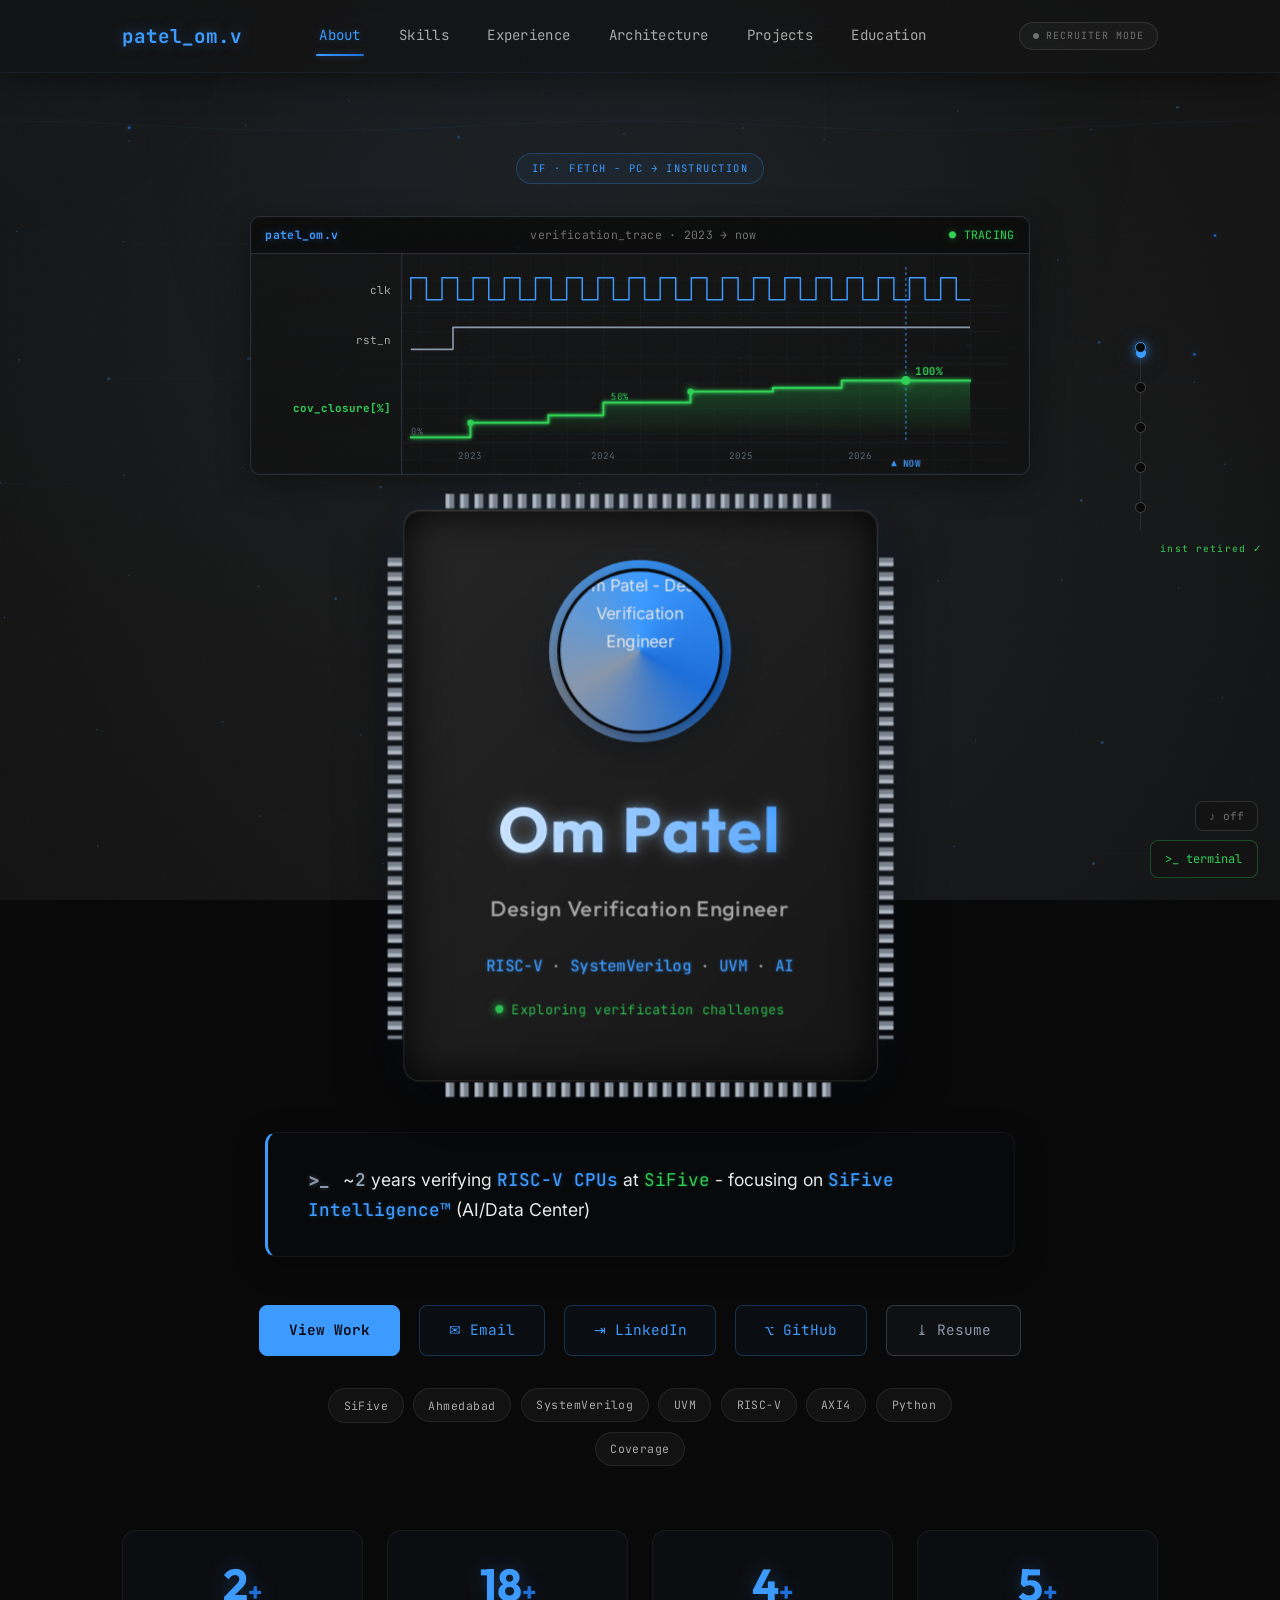
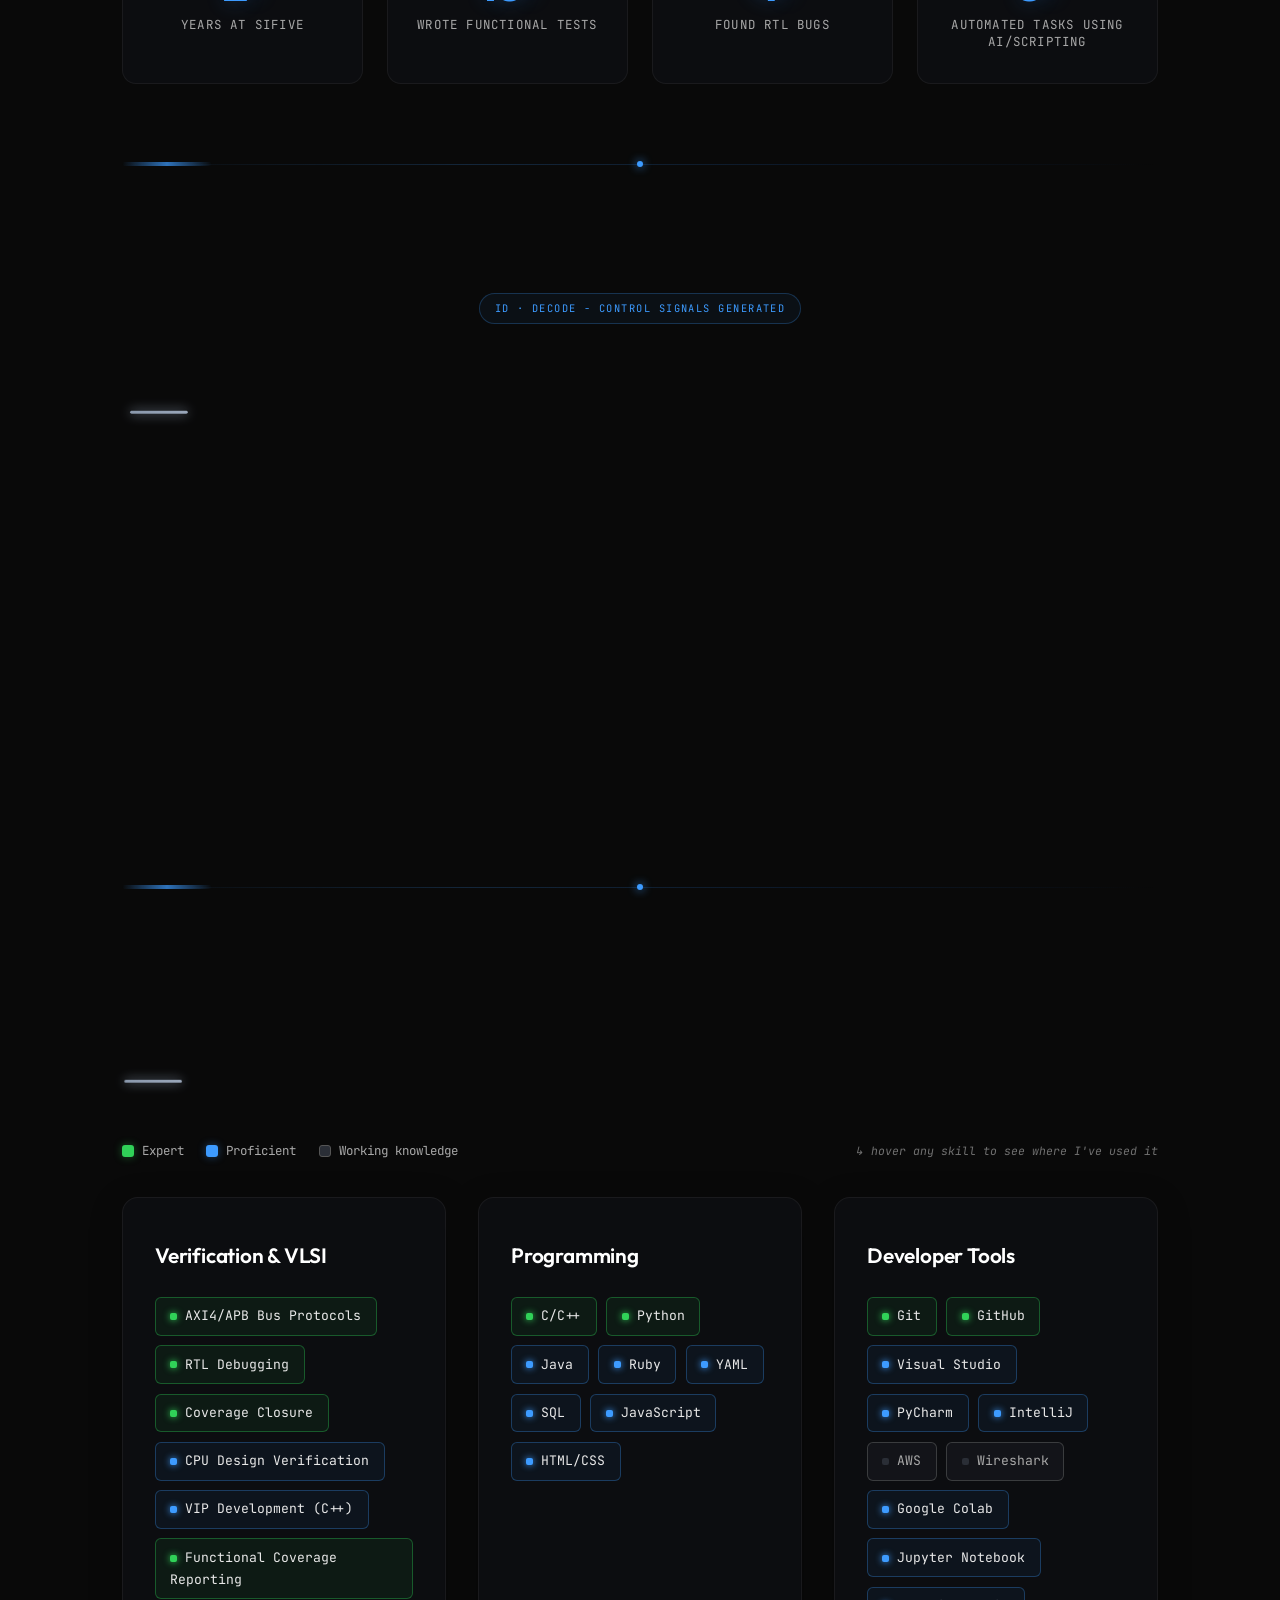
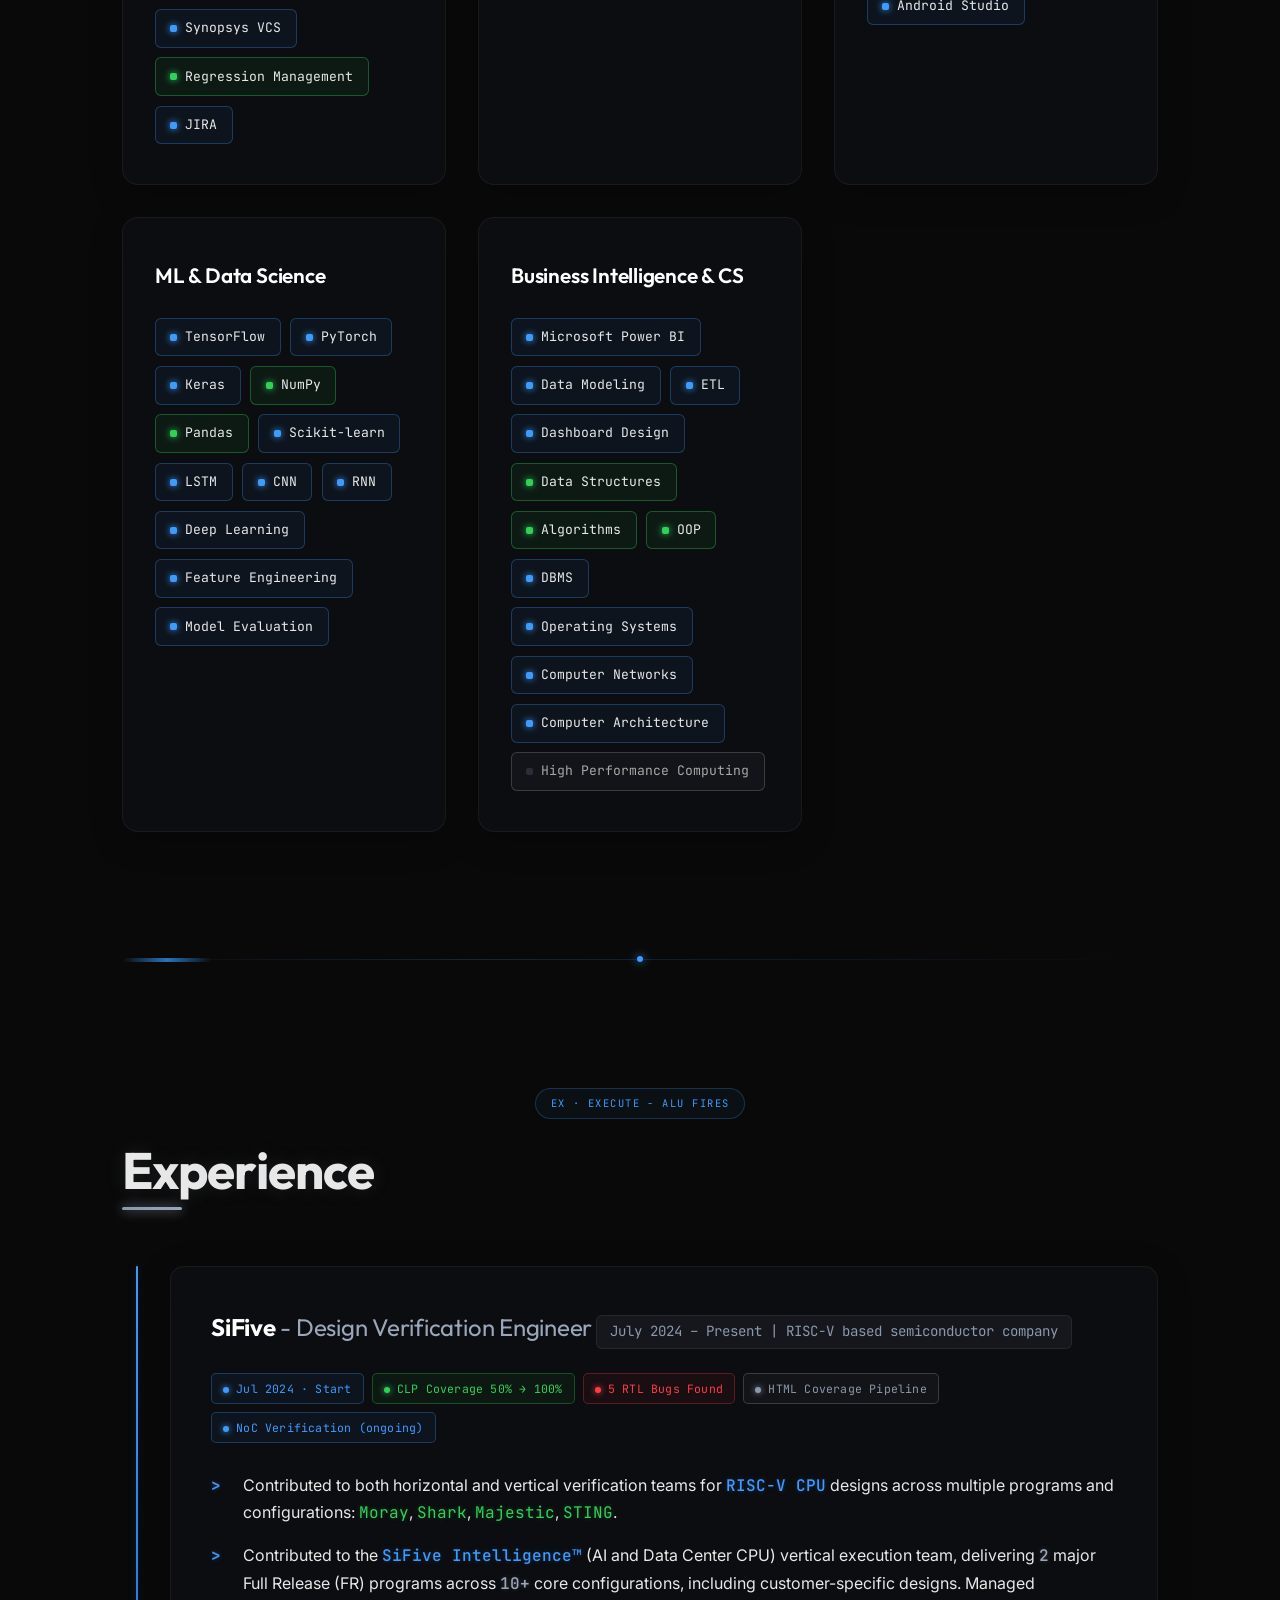
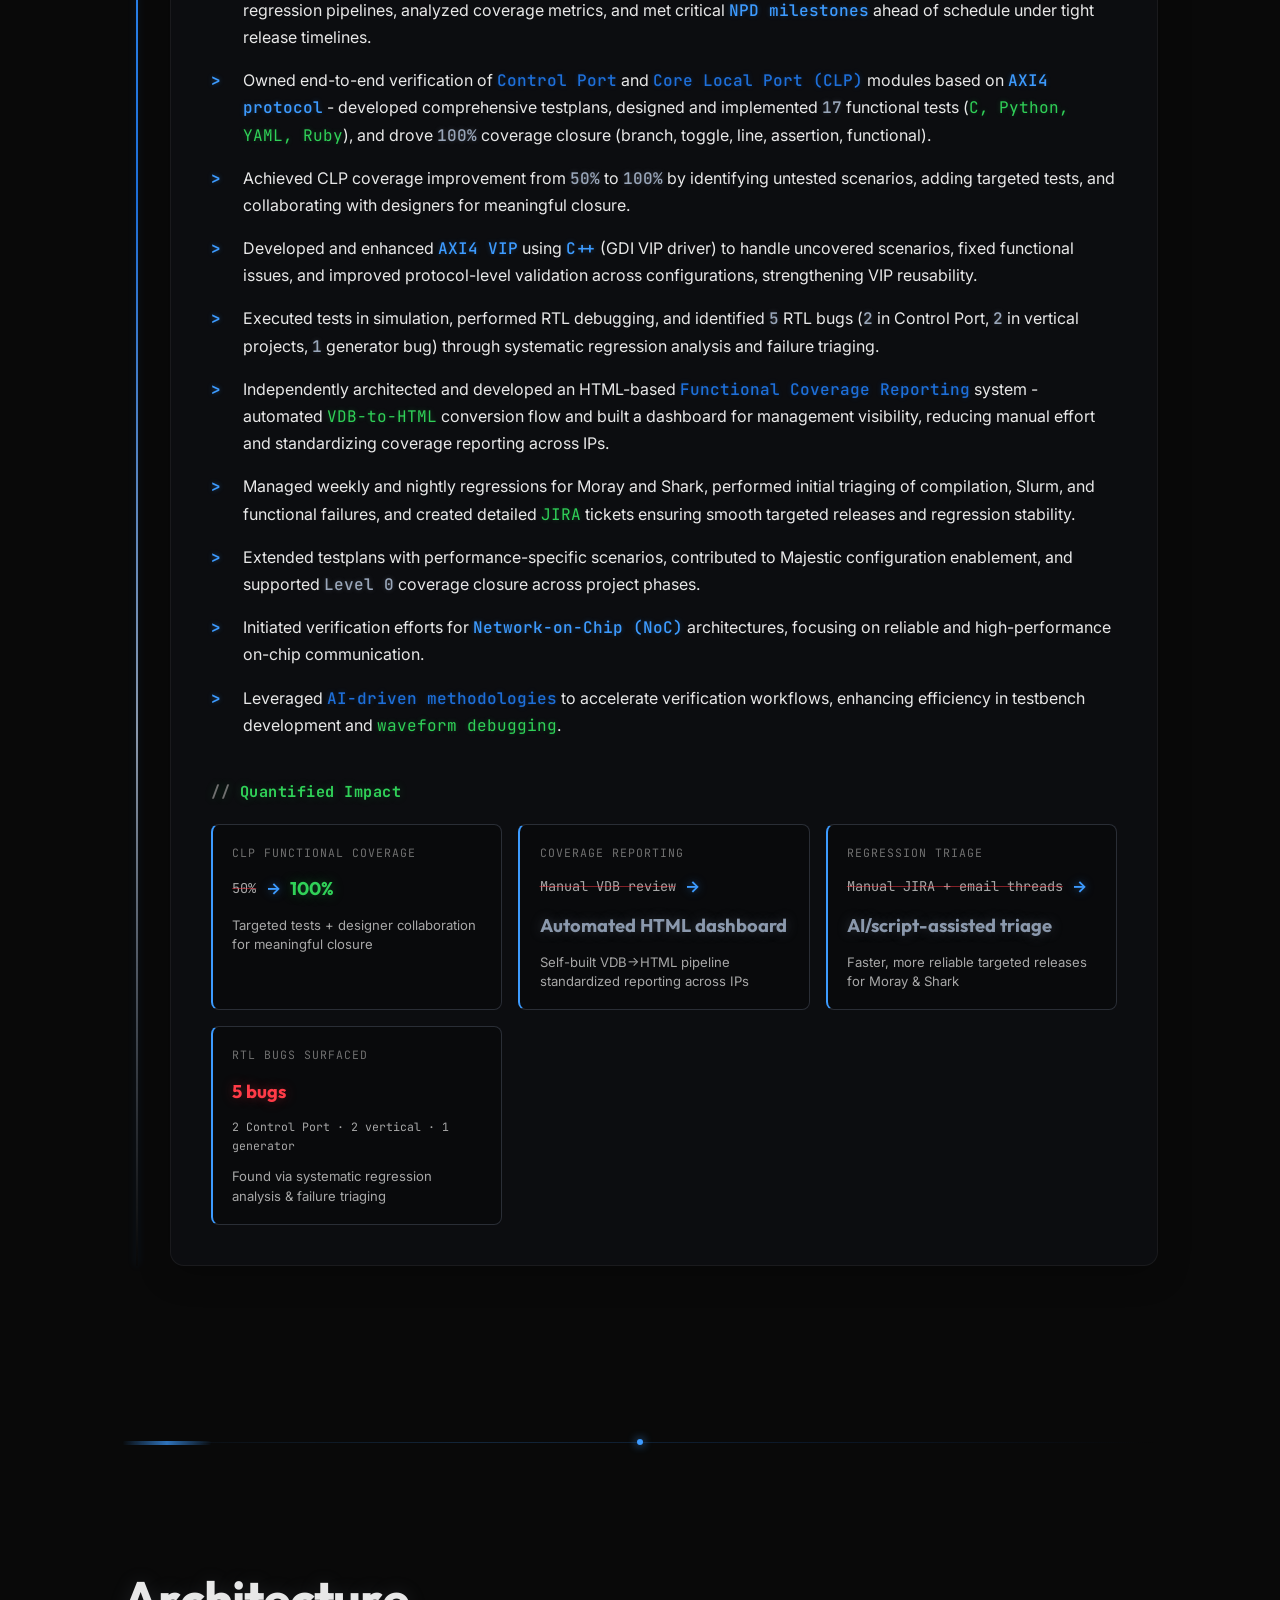
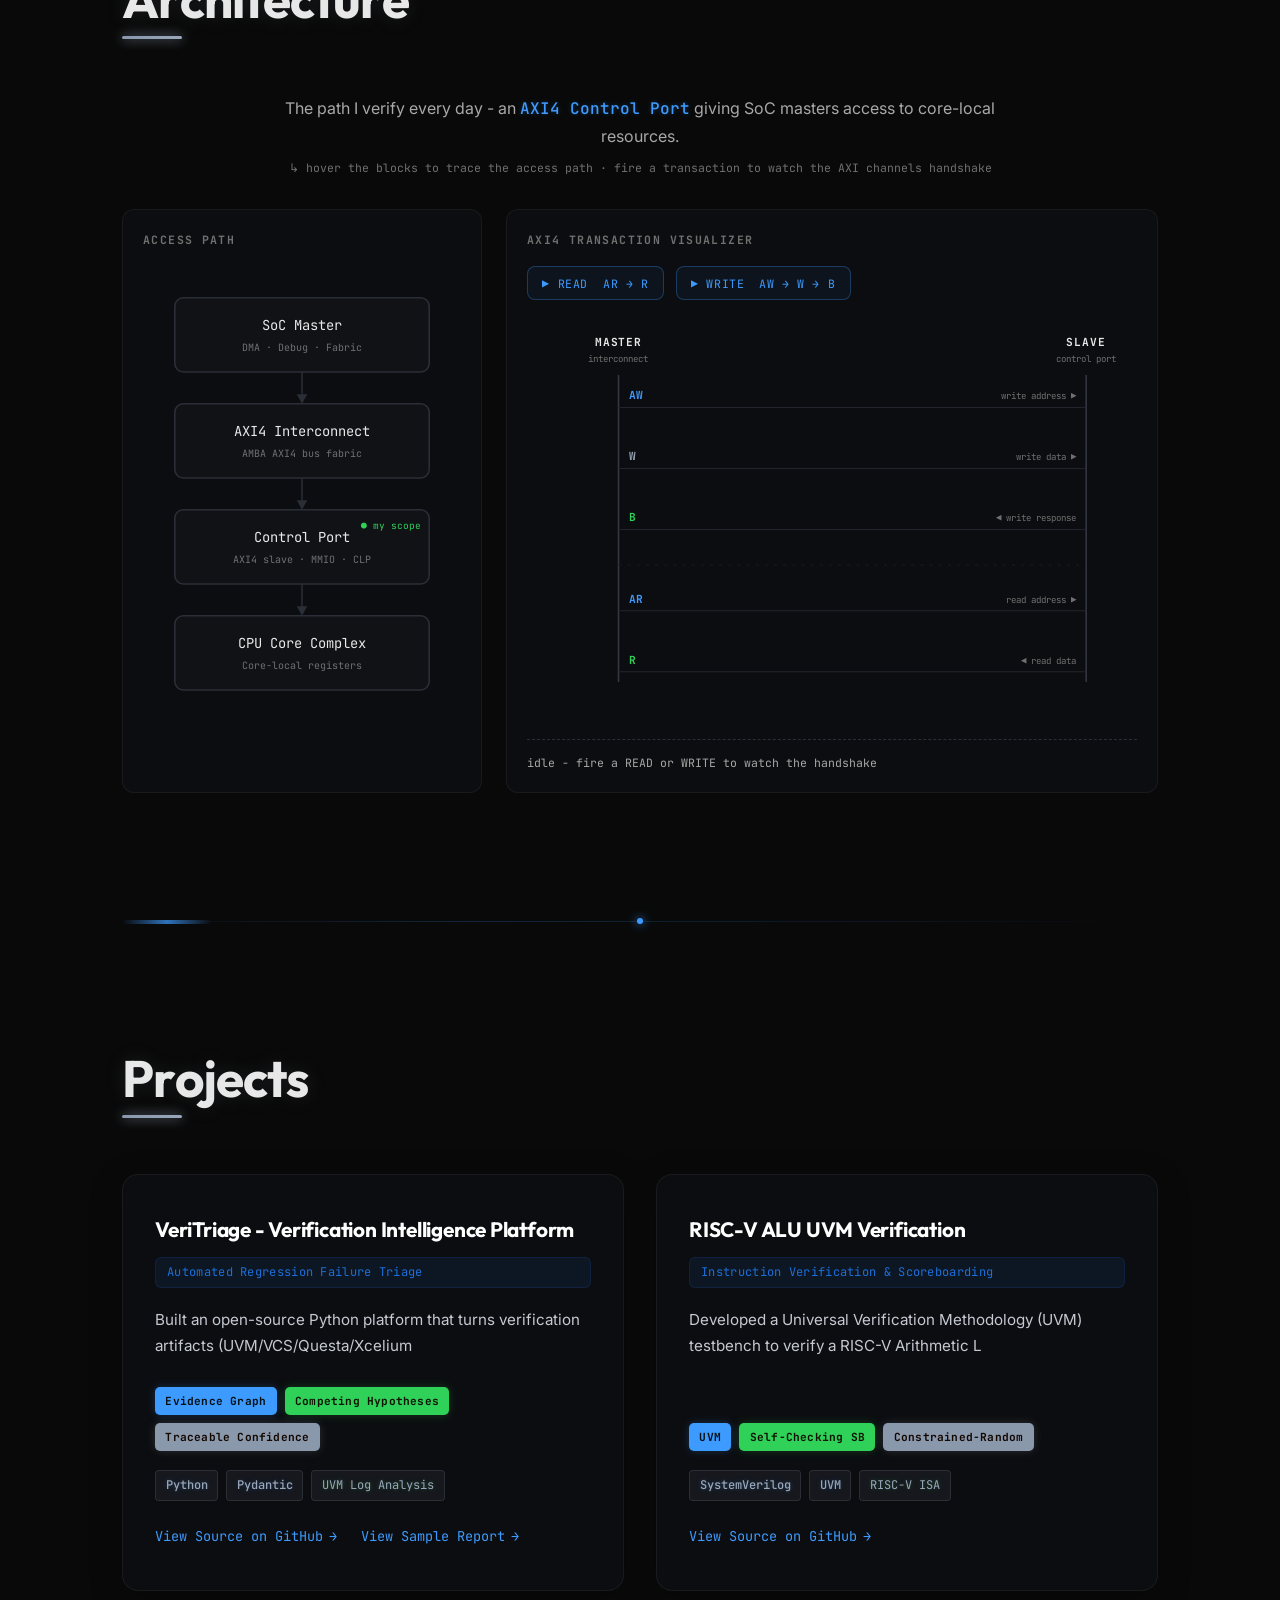
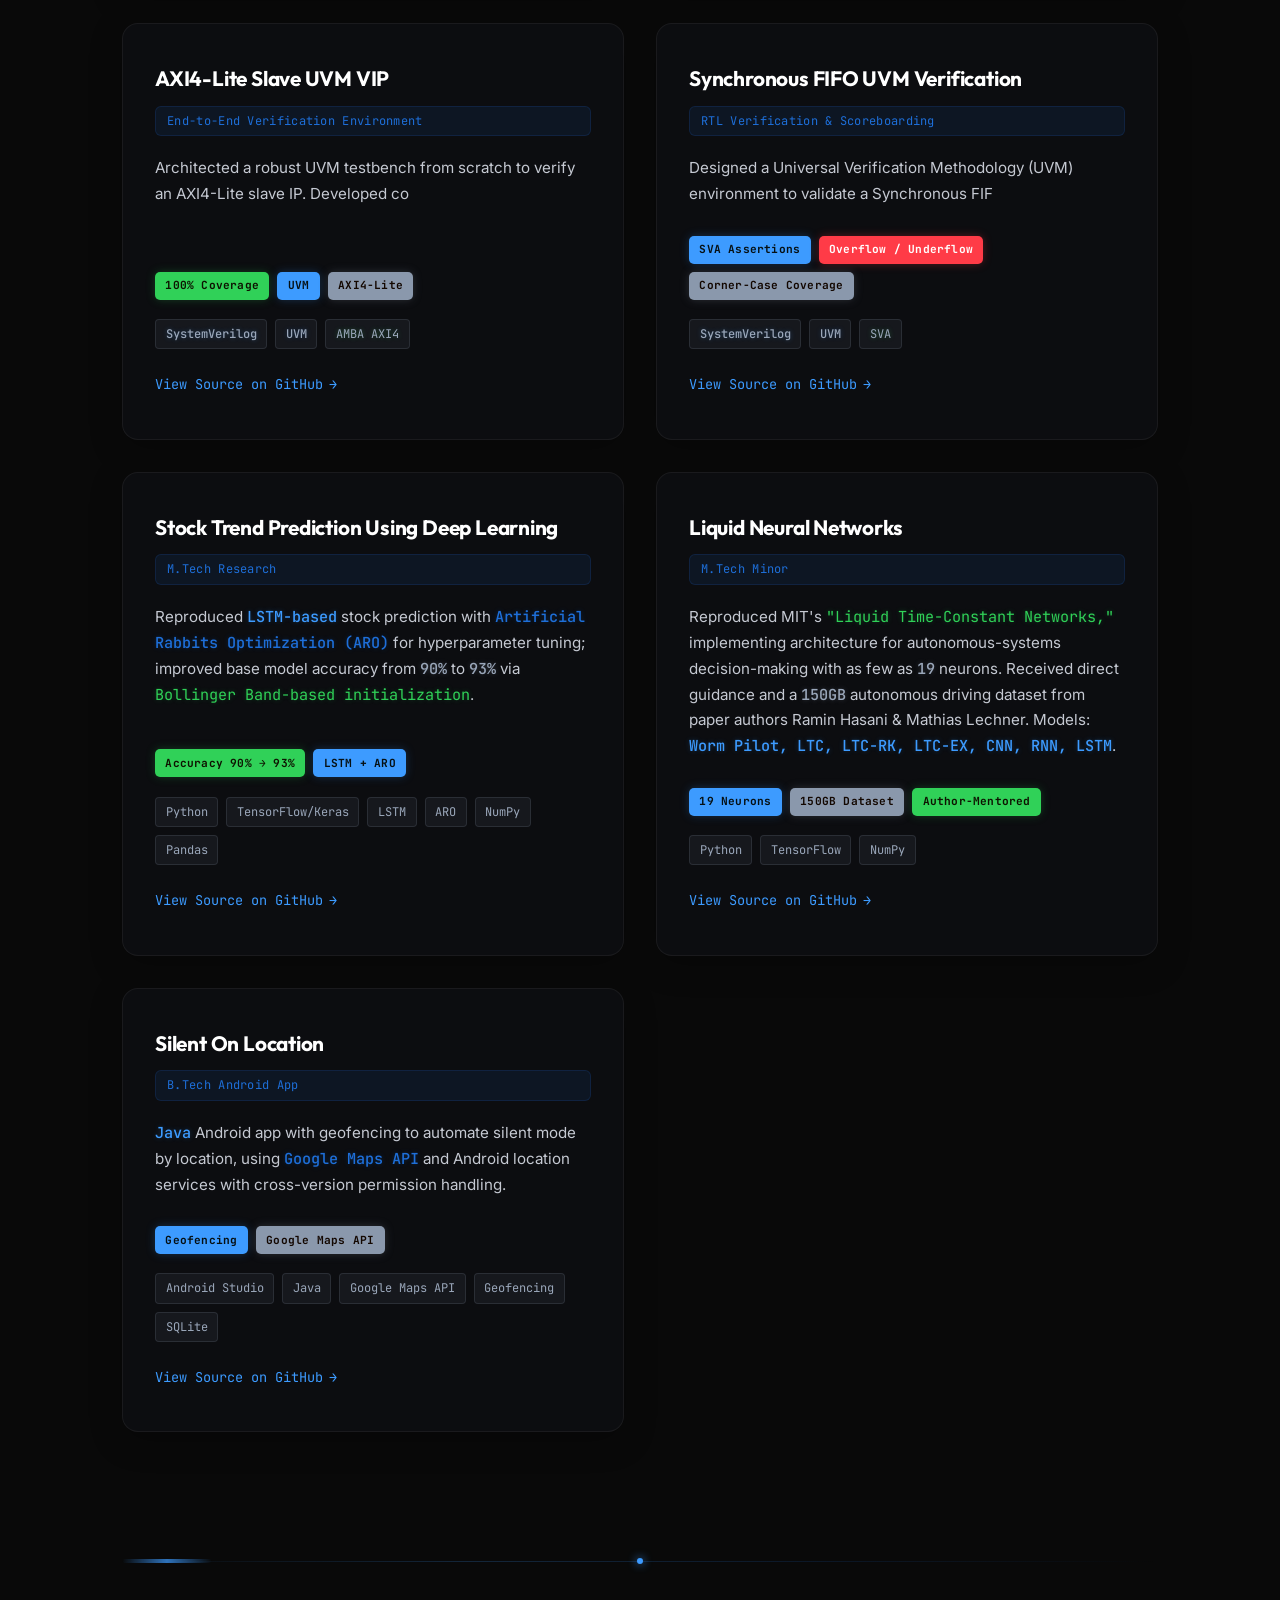
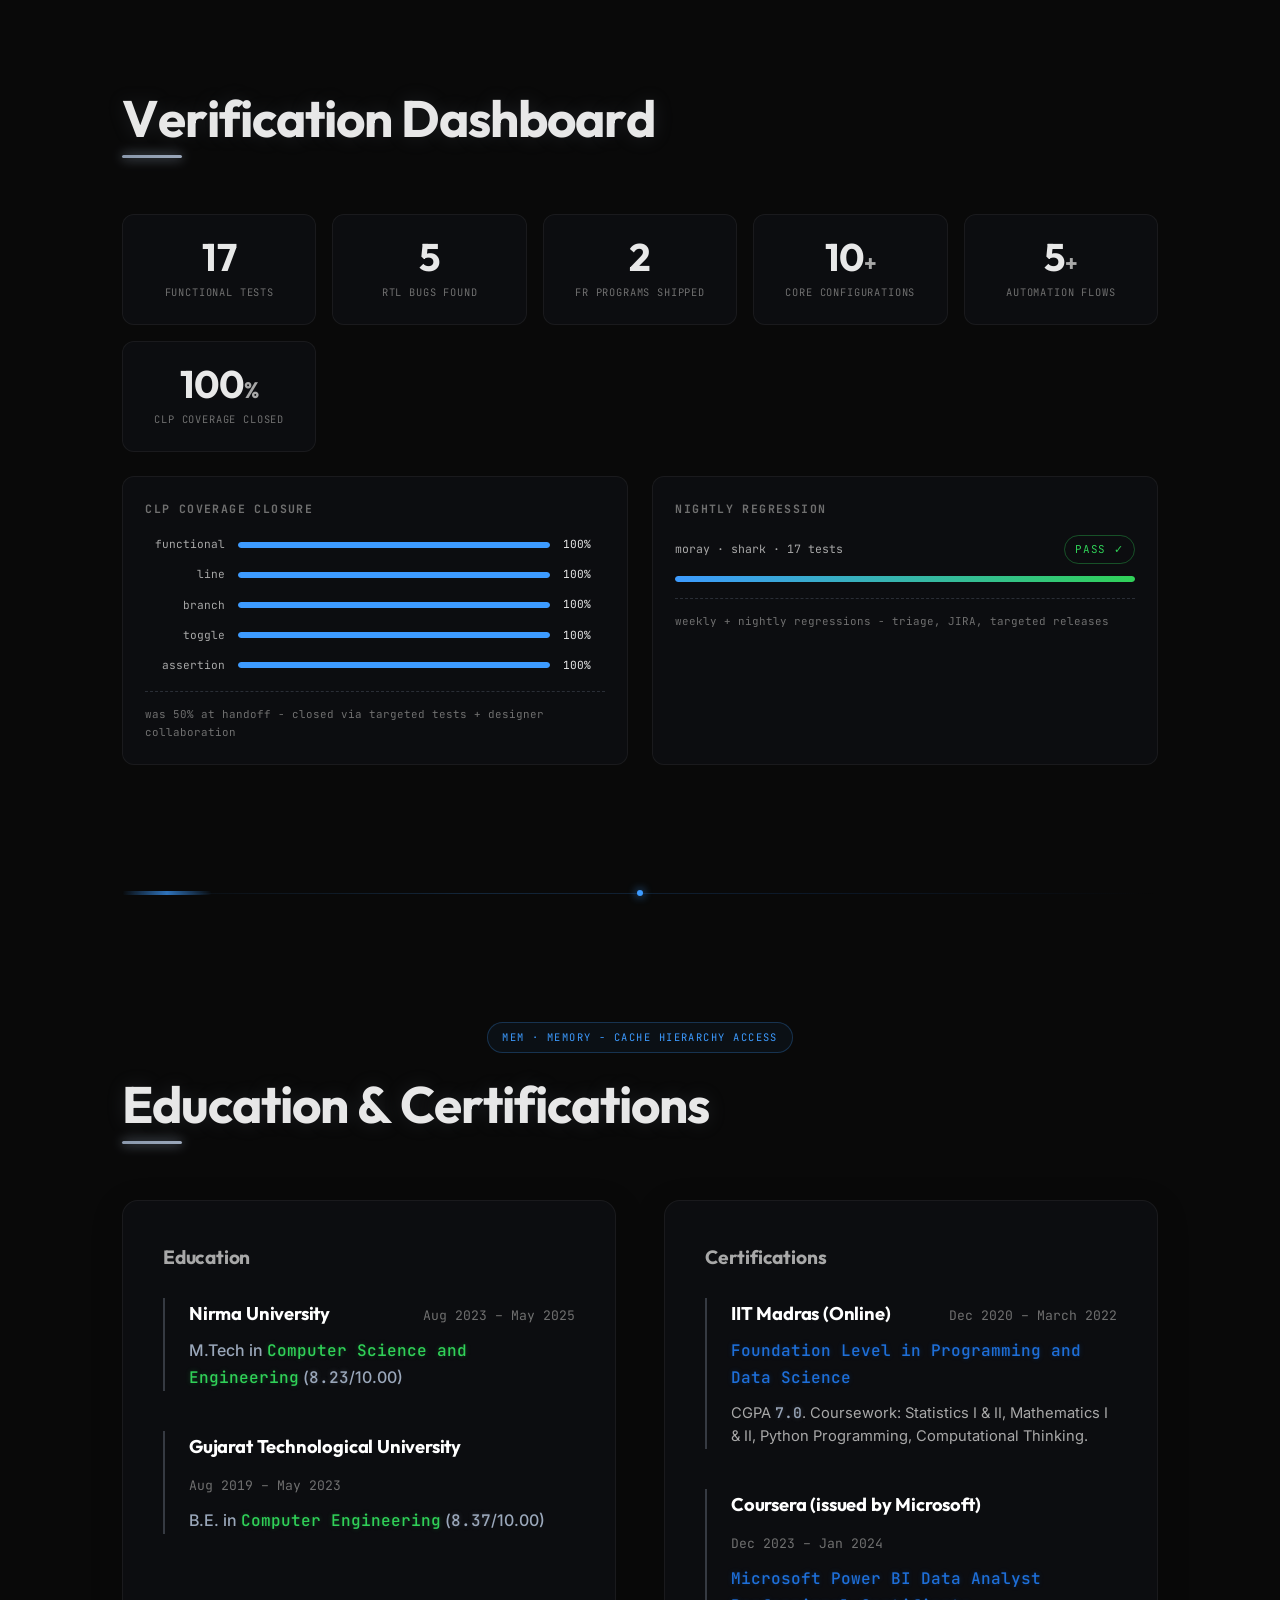
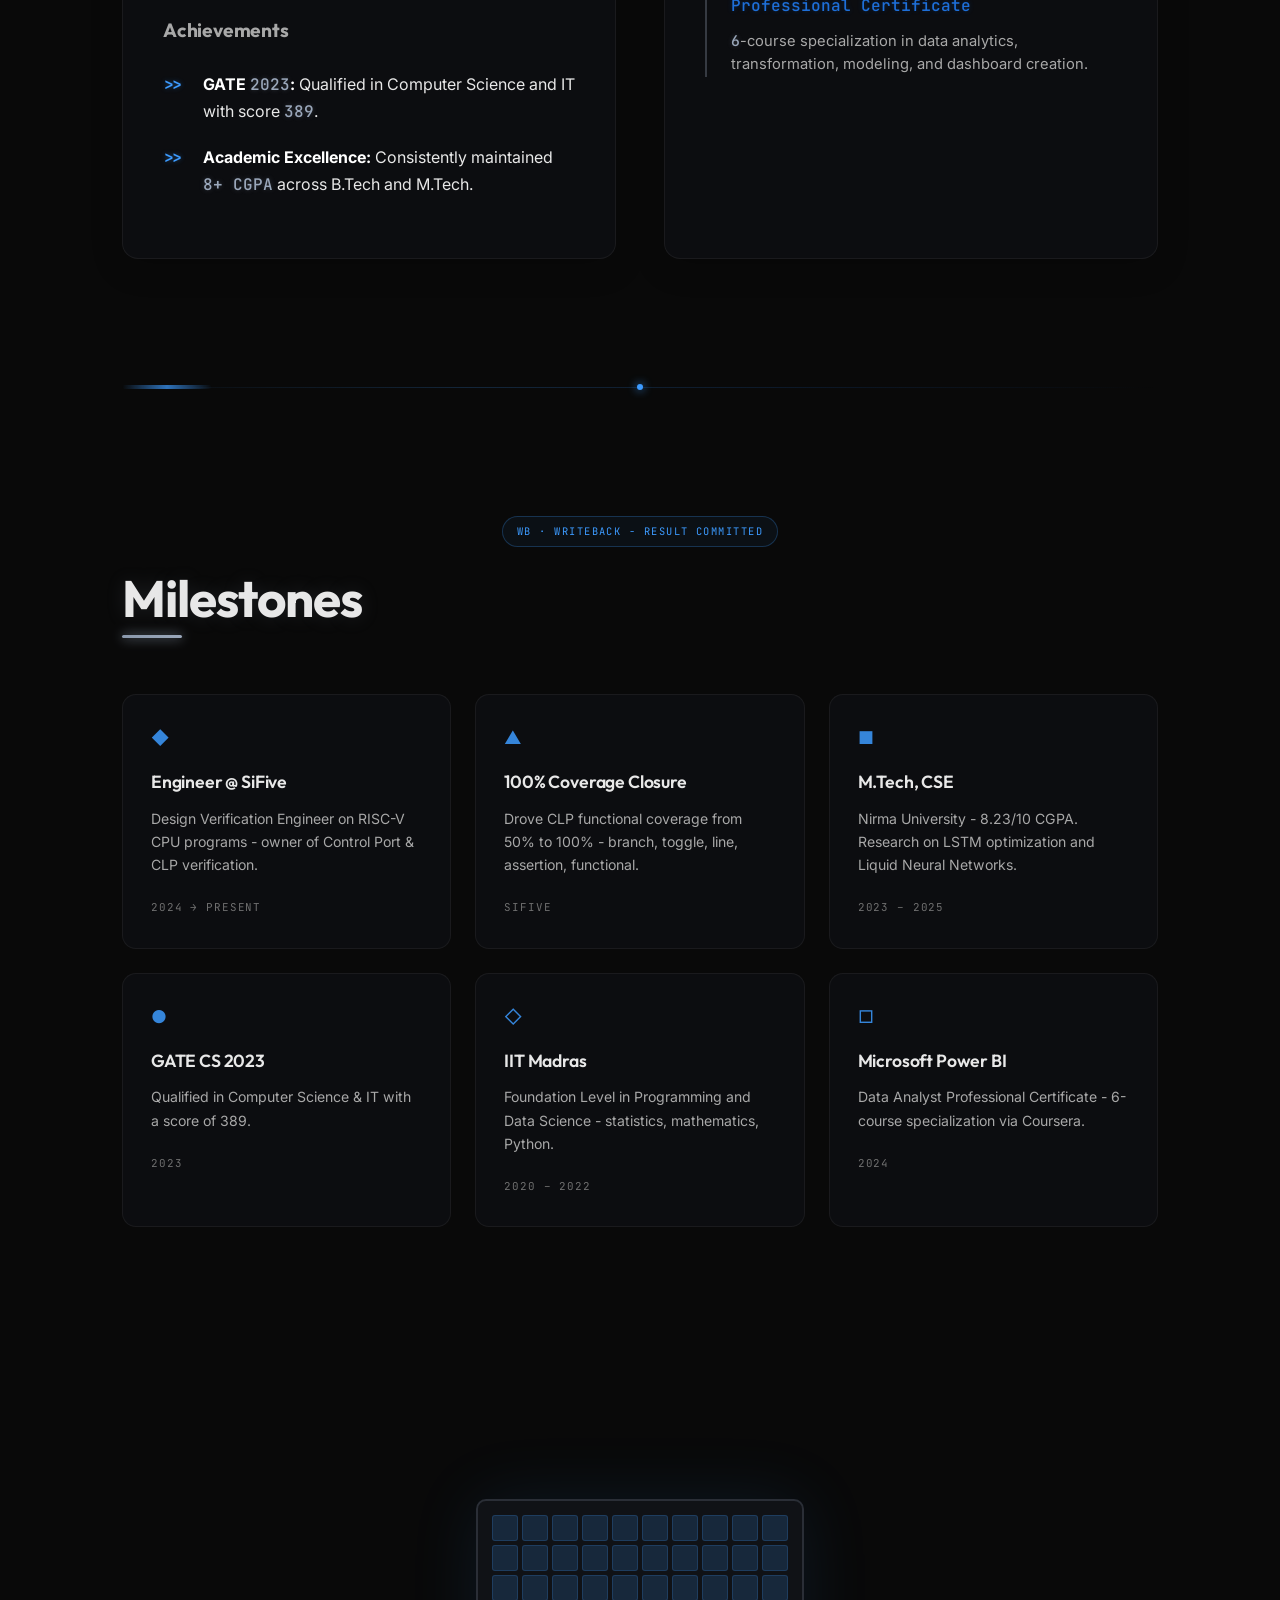
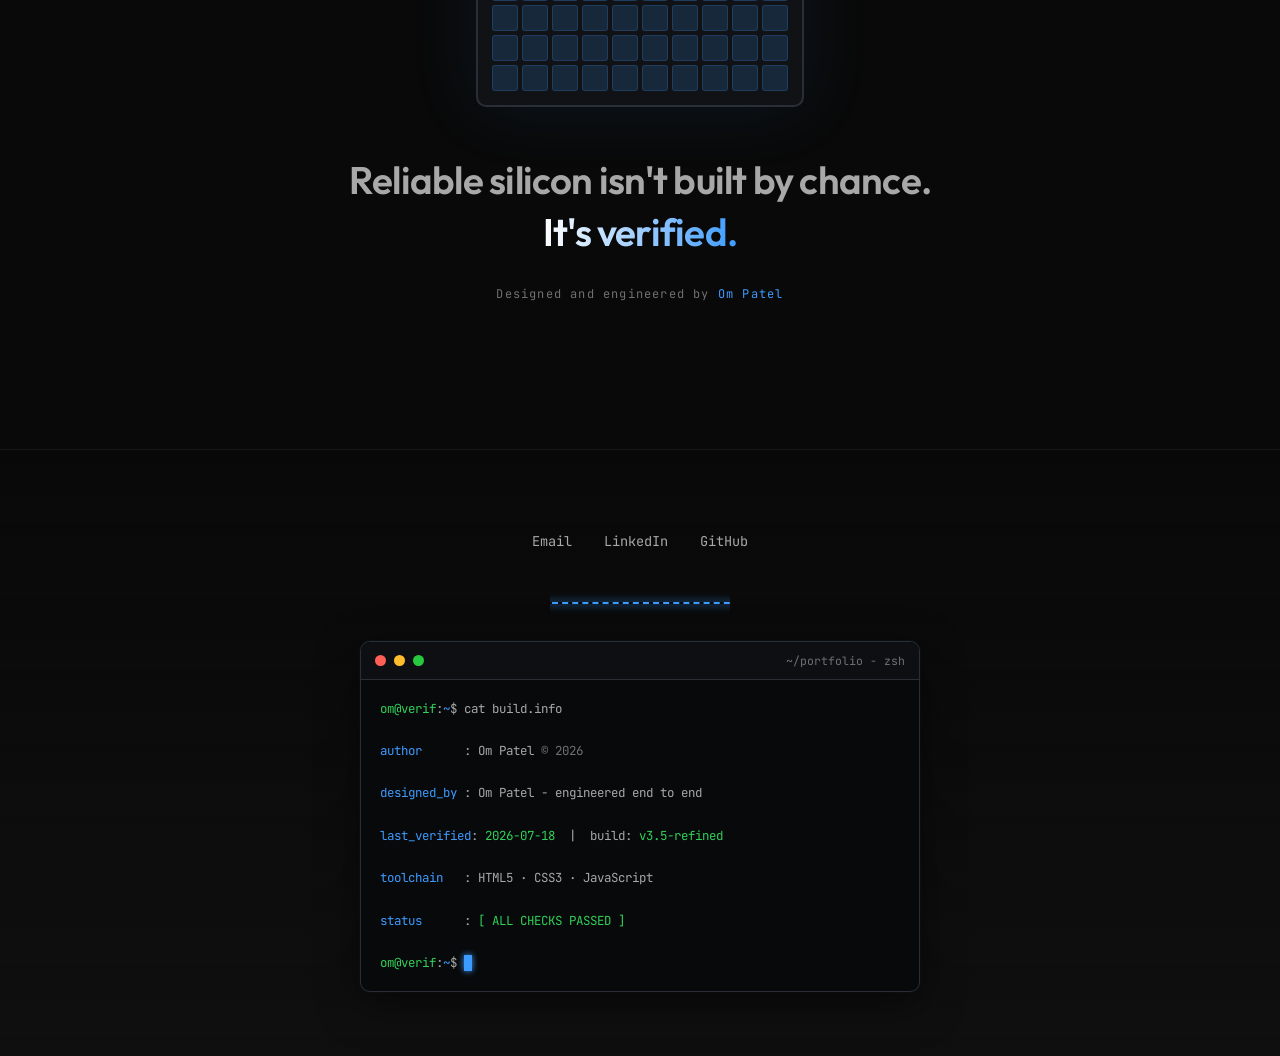
==== commit da7ce563: "feat: update VeriTriage card for v0.3.0 reasoning engine; refresh sample report Co-Authored-By: Clau" ====
--- a/index.html
+++ b/index.html
@@ -556,11 +556,11 @@
                             <h3 class="scramble-text" data-value="VeriTriage - Verification Intelligence Platform">VeriTriage - Verification Intelligence Platform</h3>
                         </div>
                         <div class="project-context">Automated Regression Failure Triage</div>
-                        <p class="typewriter-para">Built an open-source Python platform that turns verification artifacts (UVM/VCS/Questa/Xcelium logs, compile logs, coverage, test metadata) into a normalized Evidence Graph: typed nodes with content-hash IDs linked by causal, temporal, and cross-artifact relationships. A deterministic rule engine classifies failures over the graph with confidence scores and exact log-line evidence; the optional AI layer reasons only over the graph and cites node IDs, never raw files.</p>
+                        <p class="typewriter-para">Built an open-source Python platform that turns verification artifacts (UVM/VCS/Questa/Xcelium logs, compile logs, coverage, test metadata) into a normalized Evidence Graph, then reasons over it like a DV engineer: a multi-stage pipeline selects relevant evidence, fires deterministic signals, and ranks competing hypotheses (RTL bug vs testbench vs infrastructure) with fully traceable confidence propagation and categorized debug steps. The optional AI layer reviews only selected evidence and cites node IDs, never raw files.</p>
                         <div class="project-metrics">
                             <span class="metric-badge mb-cyan">Evidence Graph</span>
-                            <span class="metric-badge mb-lime">Deterministic RCA</span>
-                            <span class="metric-badge mb-orange">Multi-Artifact Correlation</span>
+                            <span class="metric-badge mb-lime">Competing Hypotheses</span>
+                            <span class="metric-badge mb-orange">Traceable Confidence</span>
                         </div>
                         <div class="tech-tags">
                             <span class="hl-keyword">Python</span>
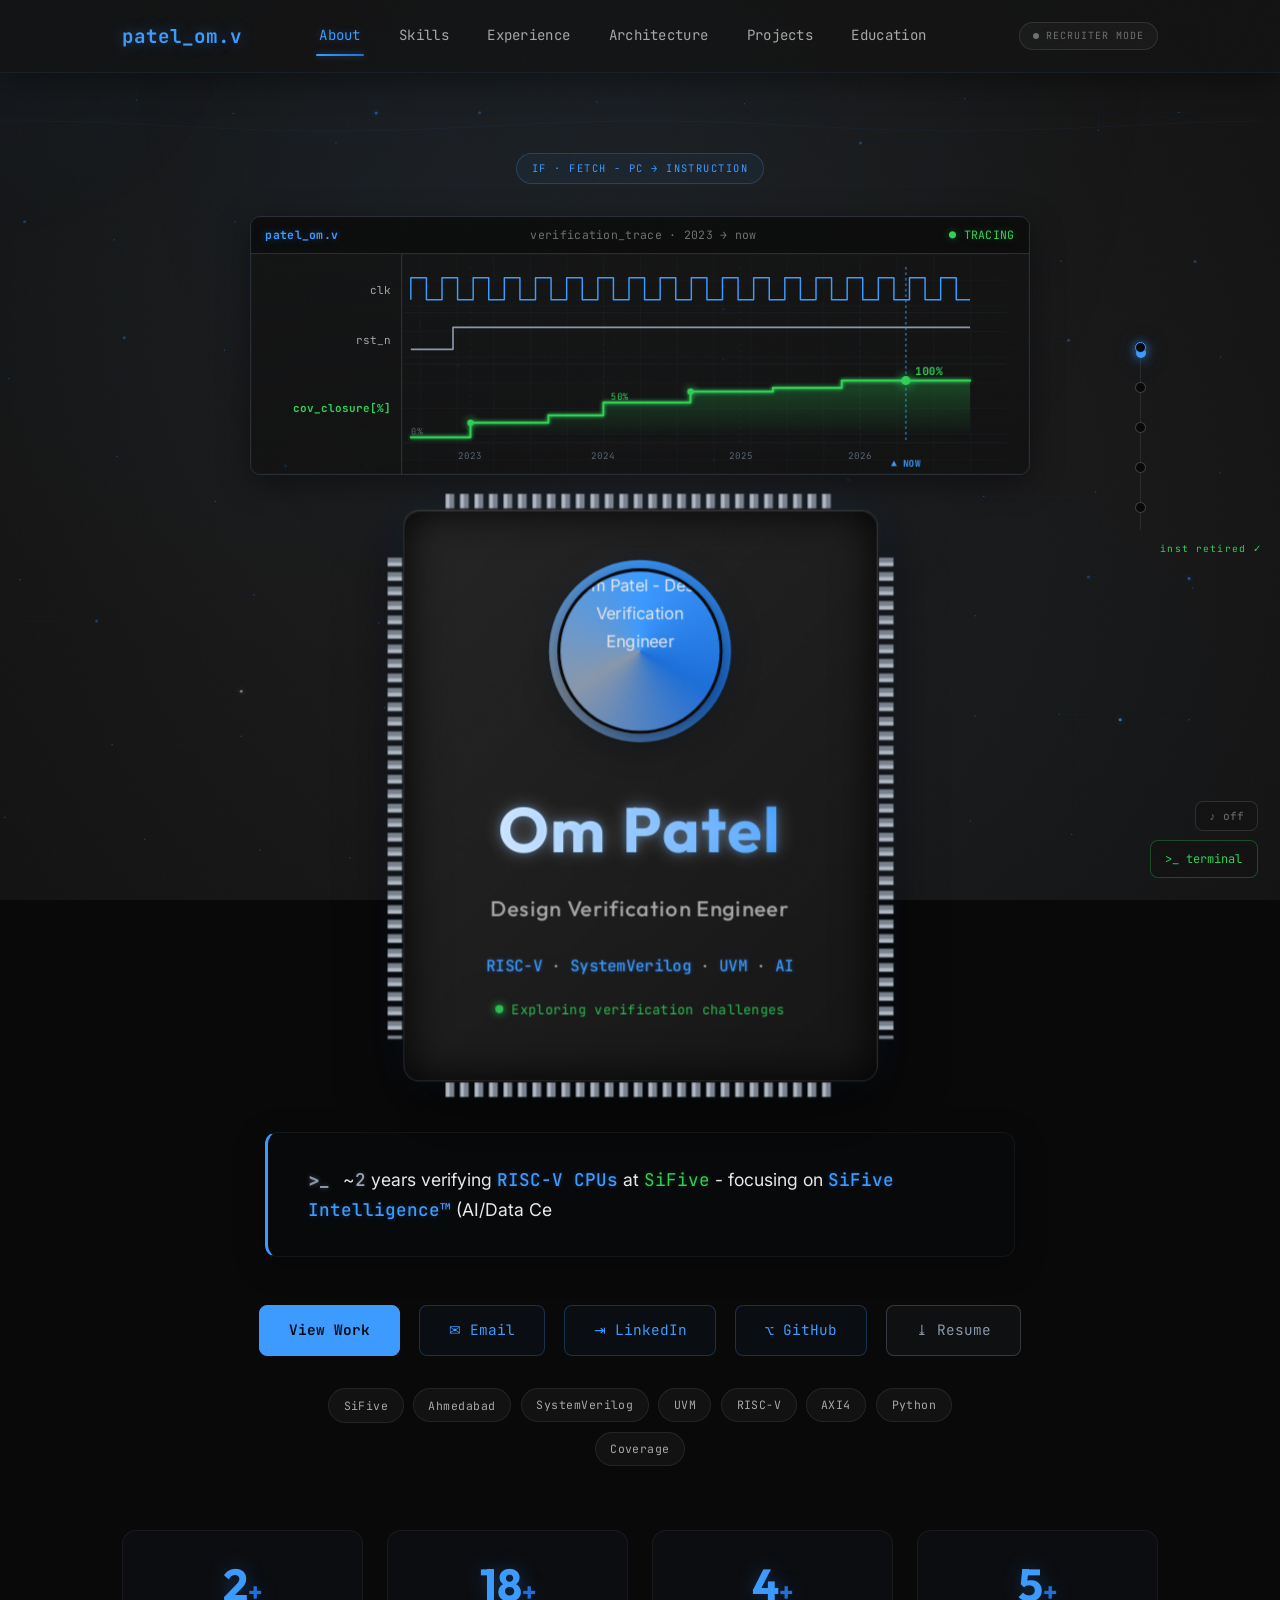
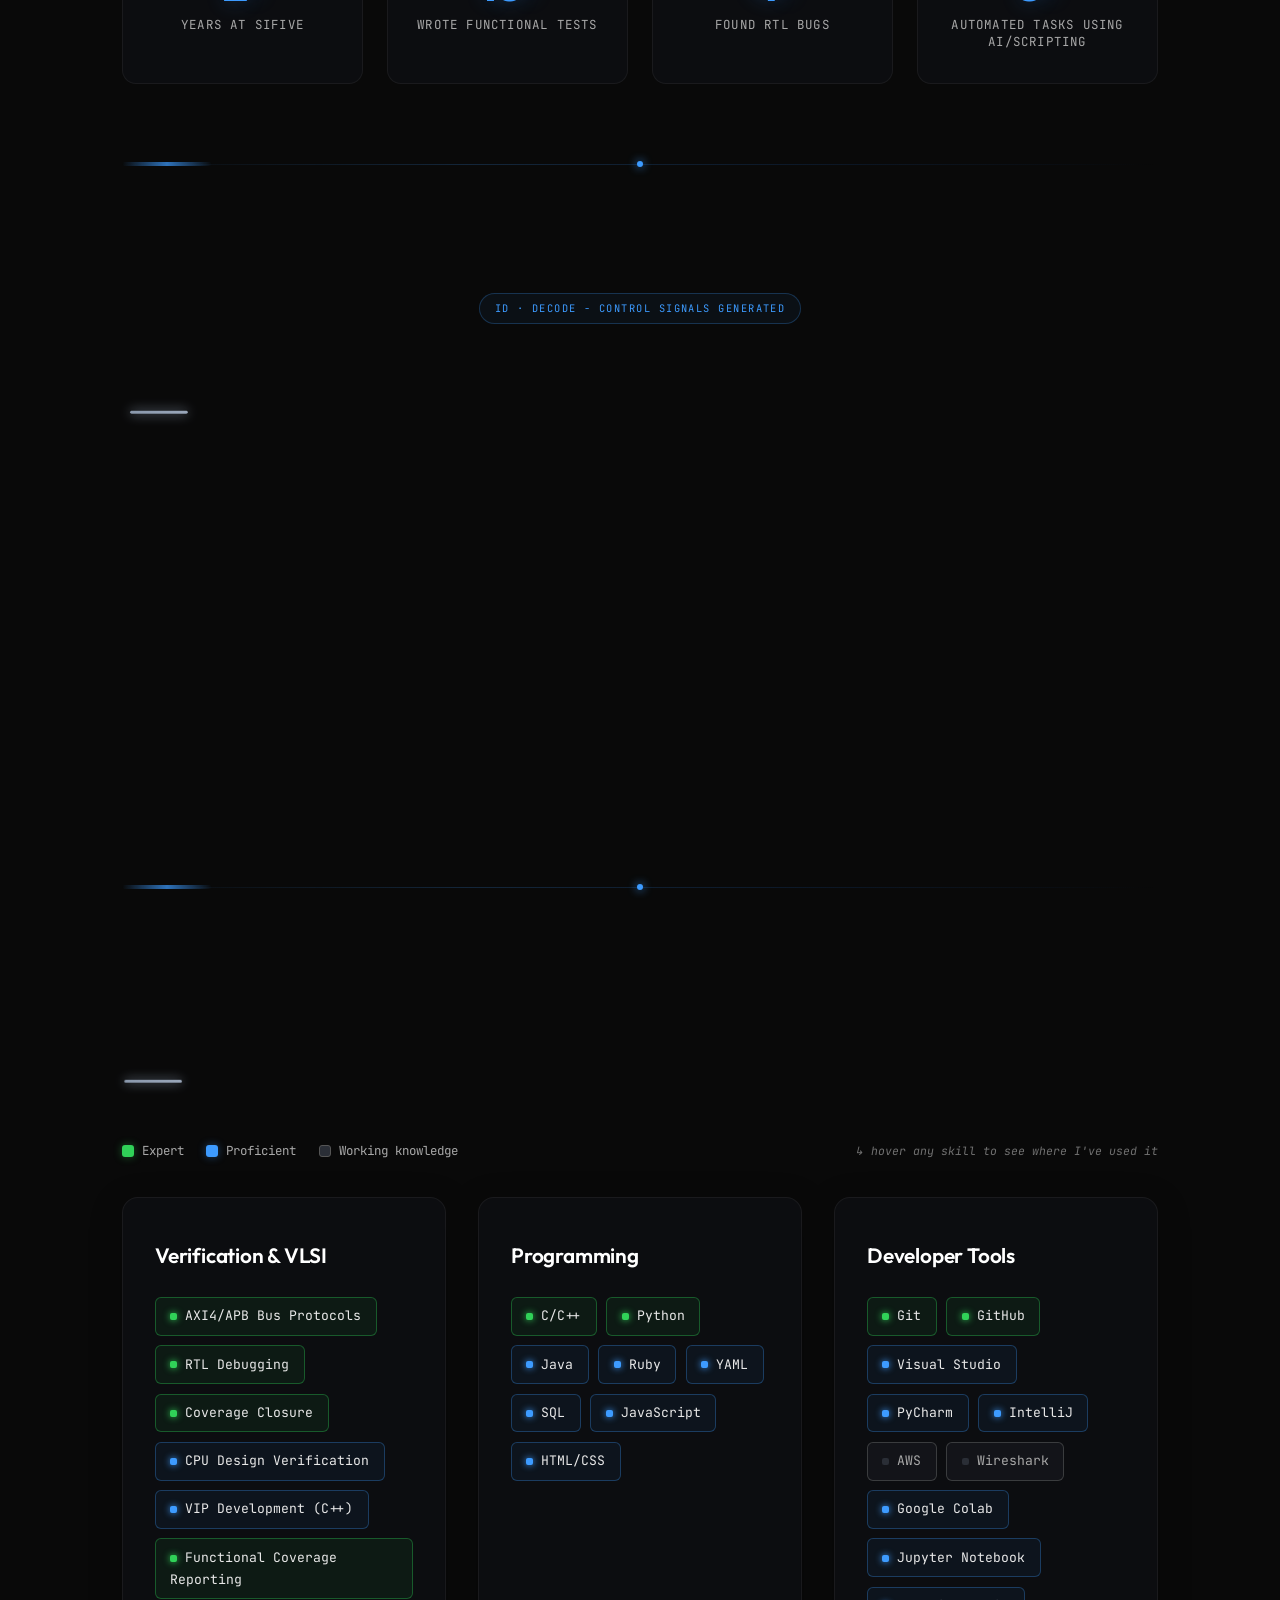
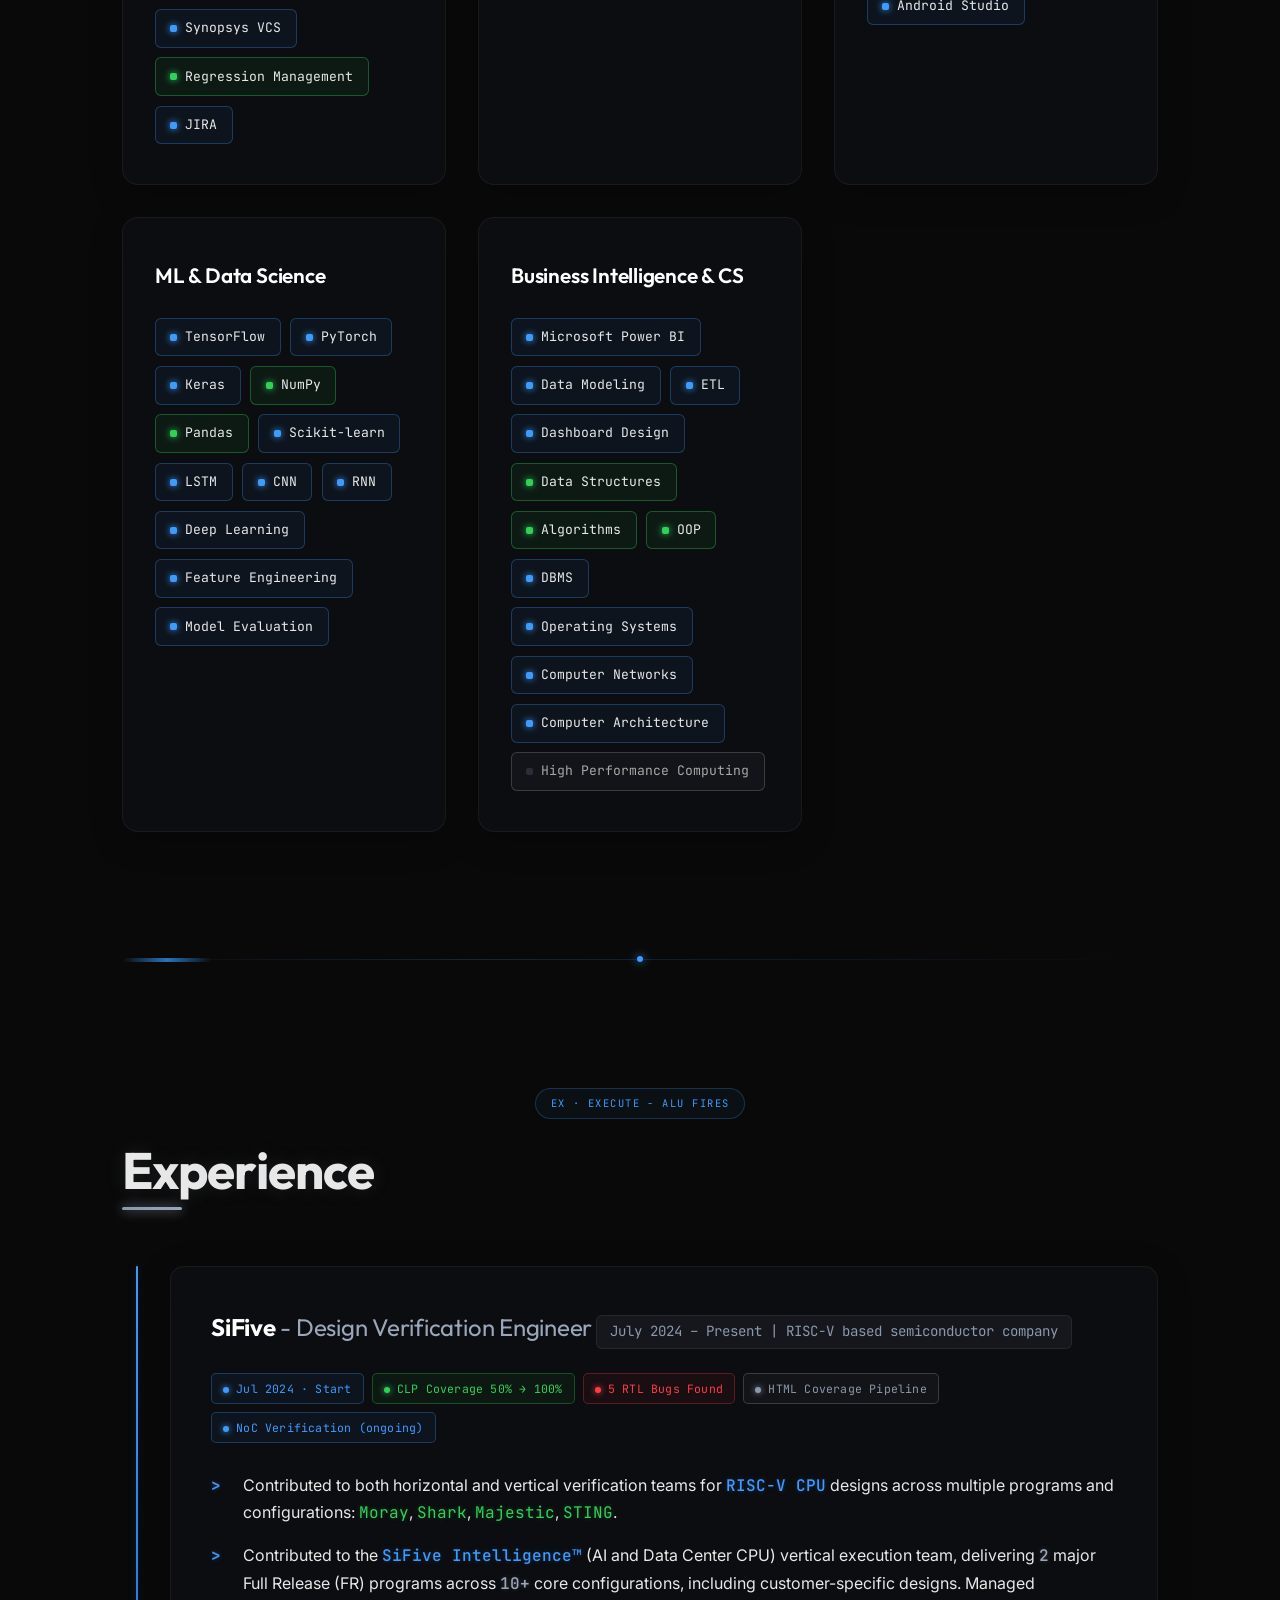
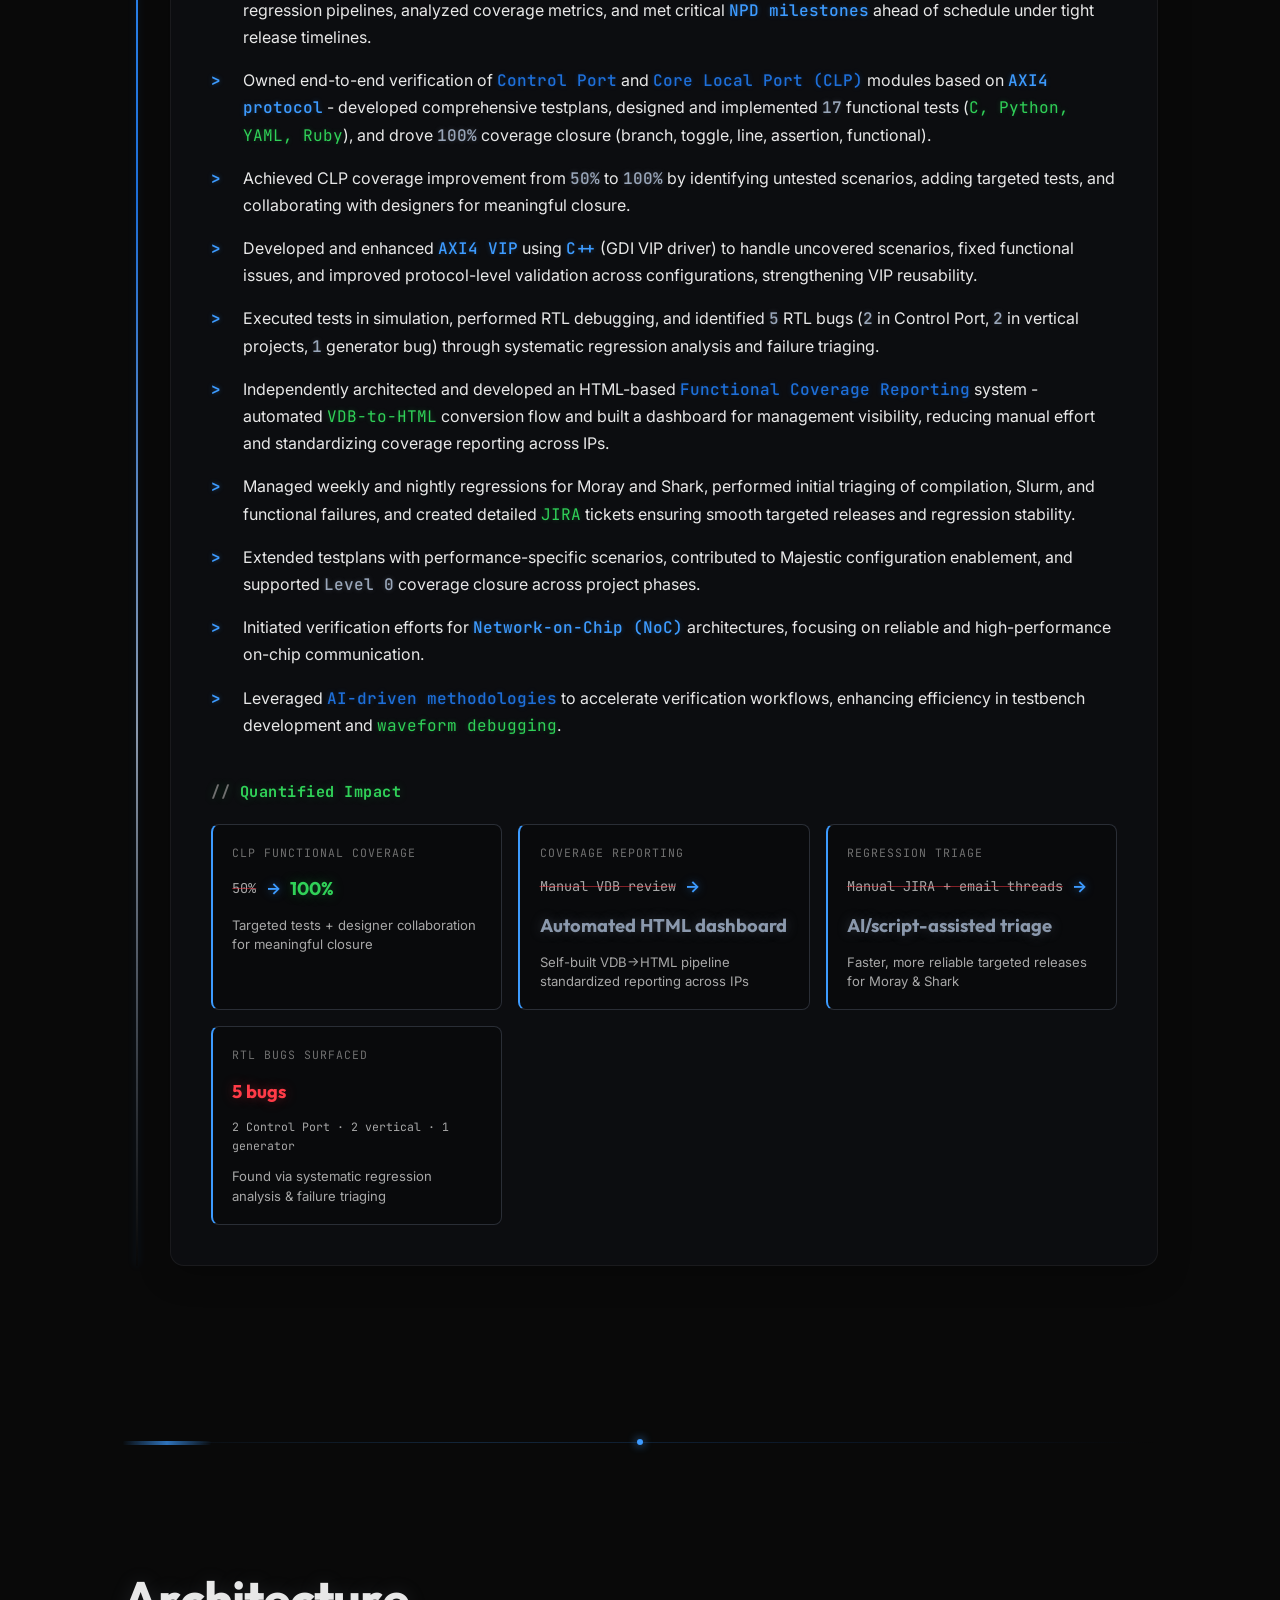
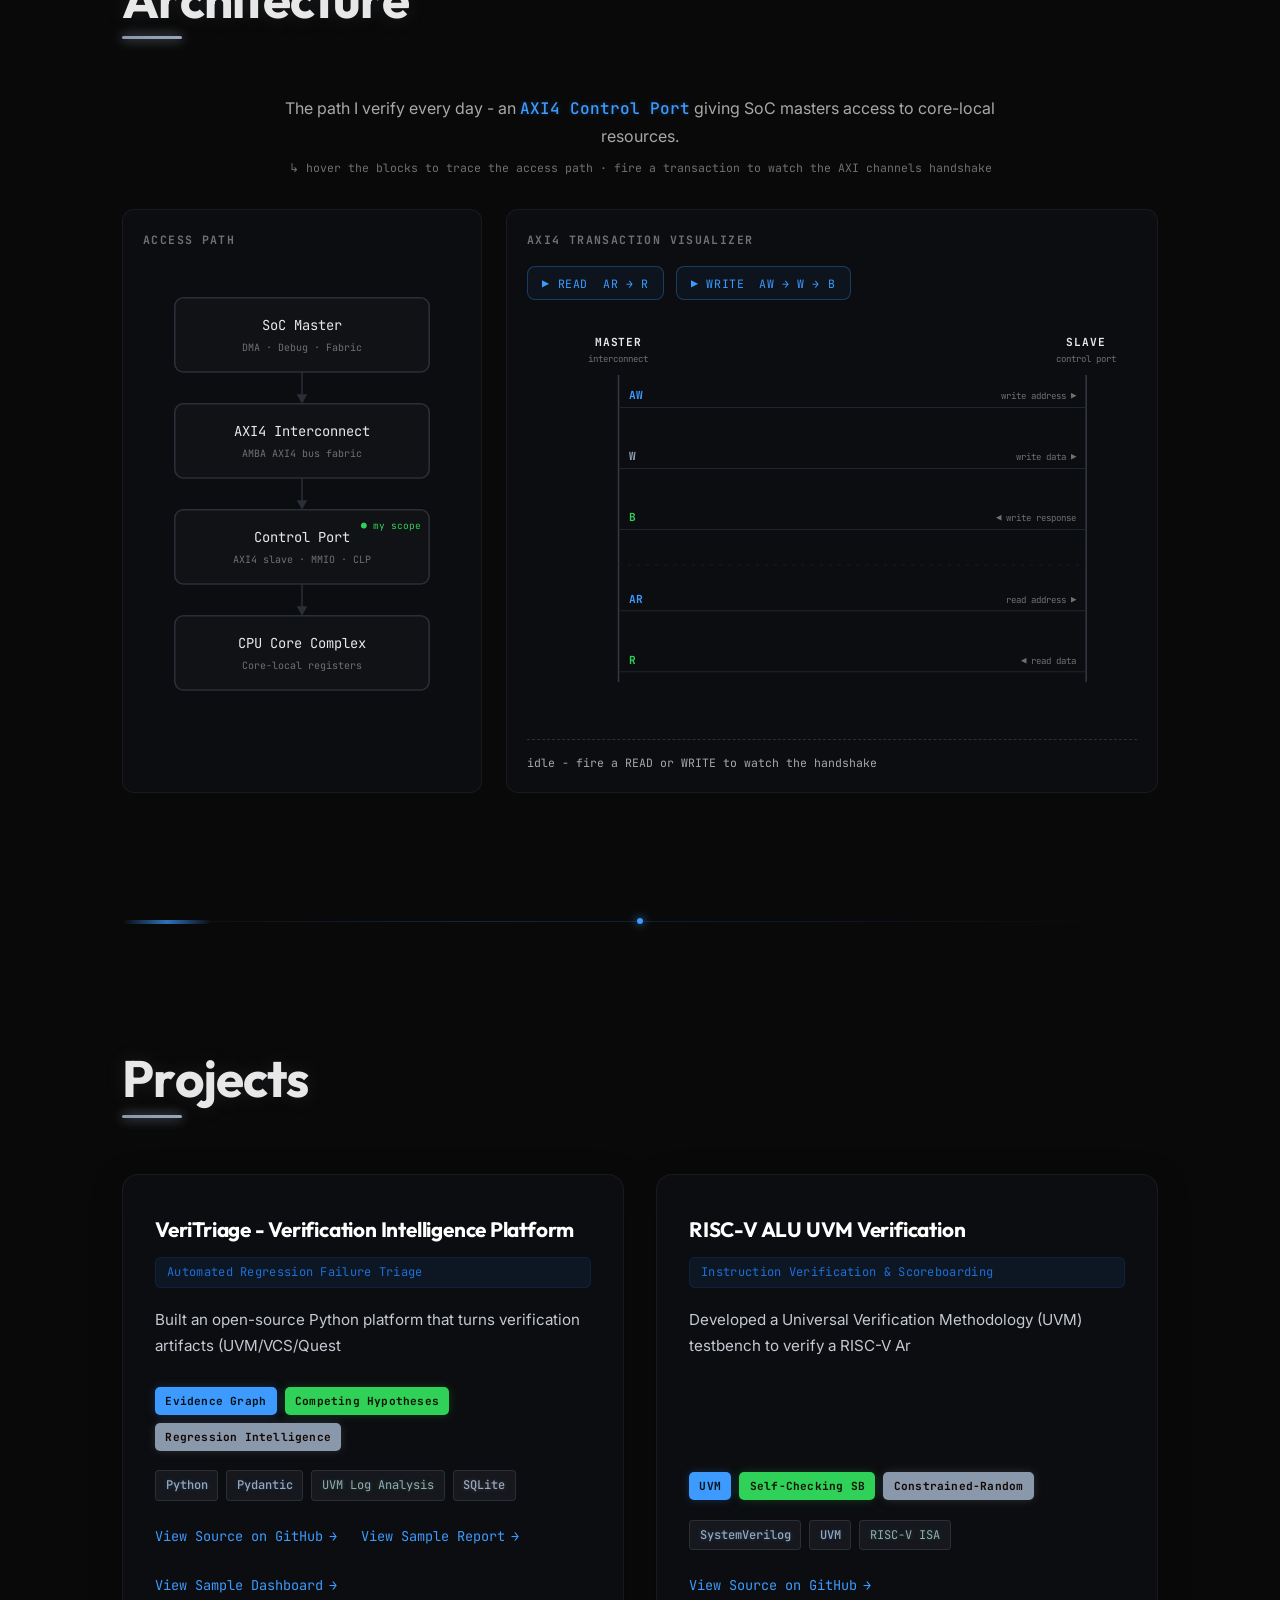
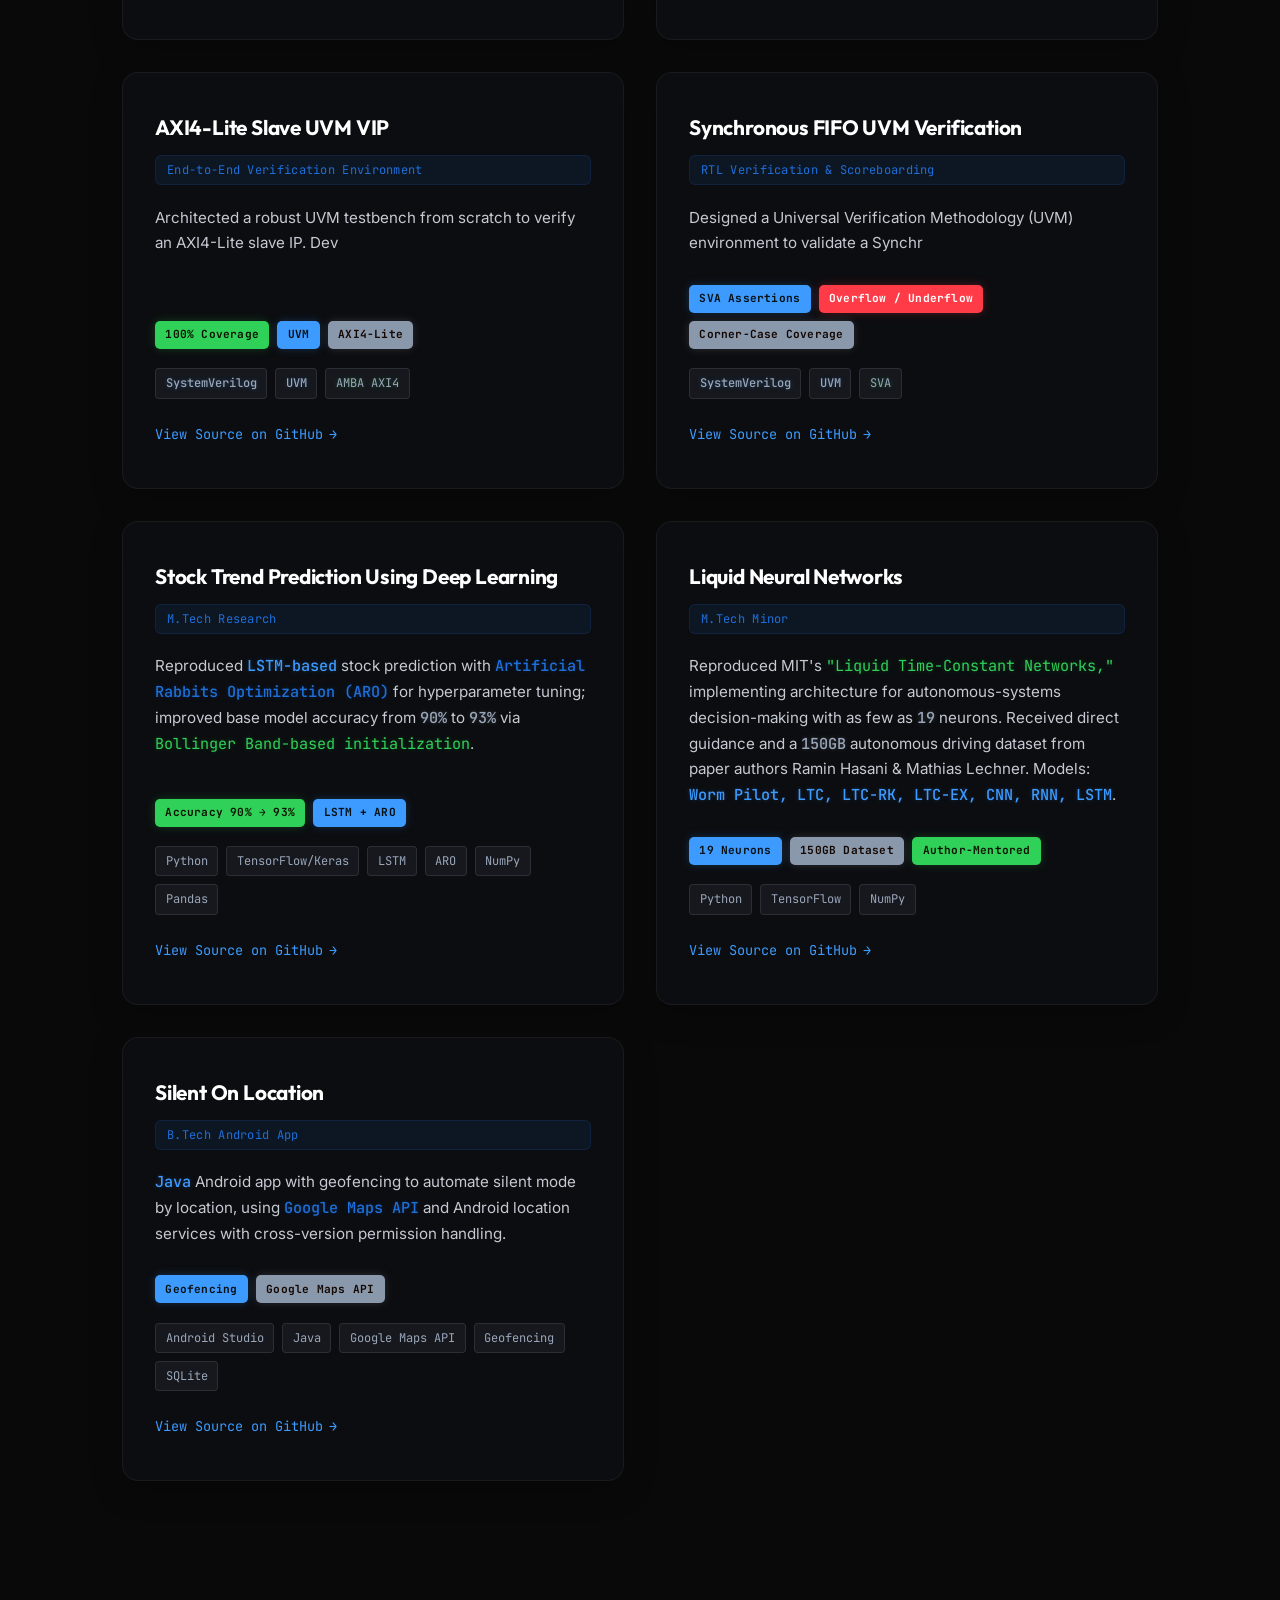
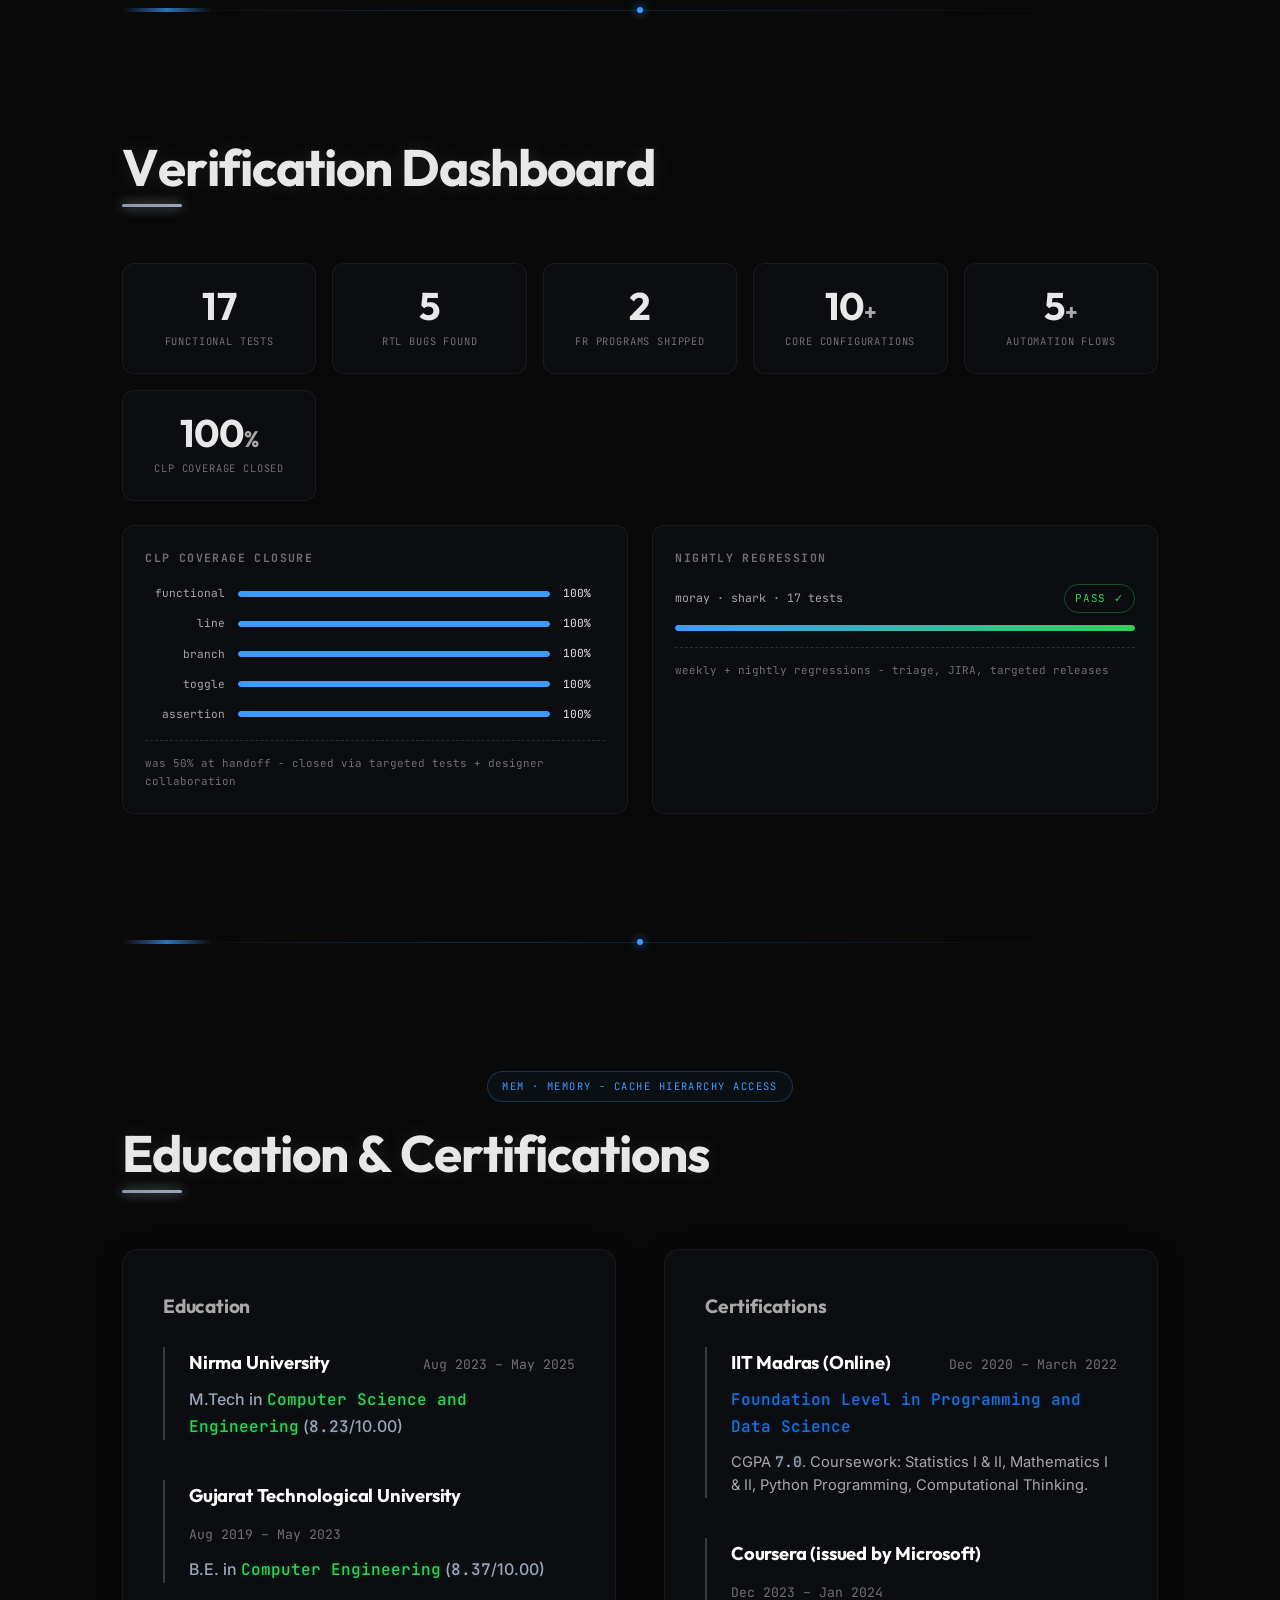
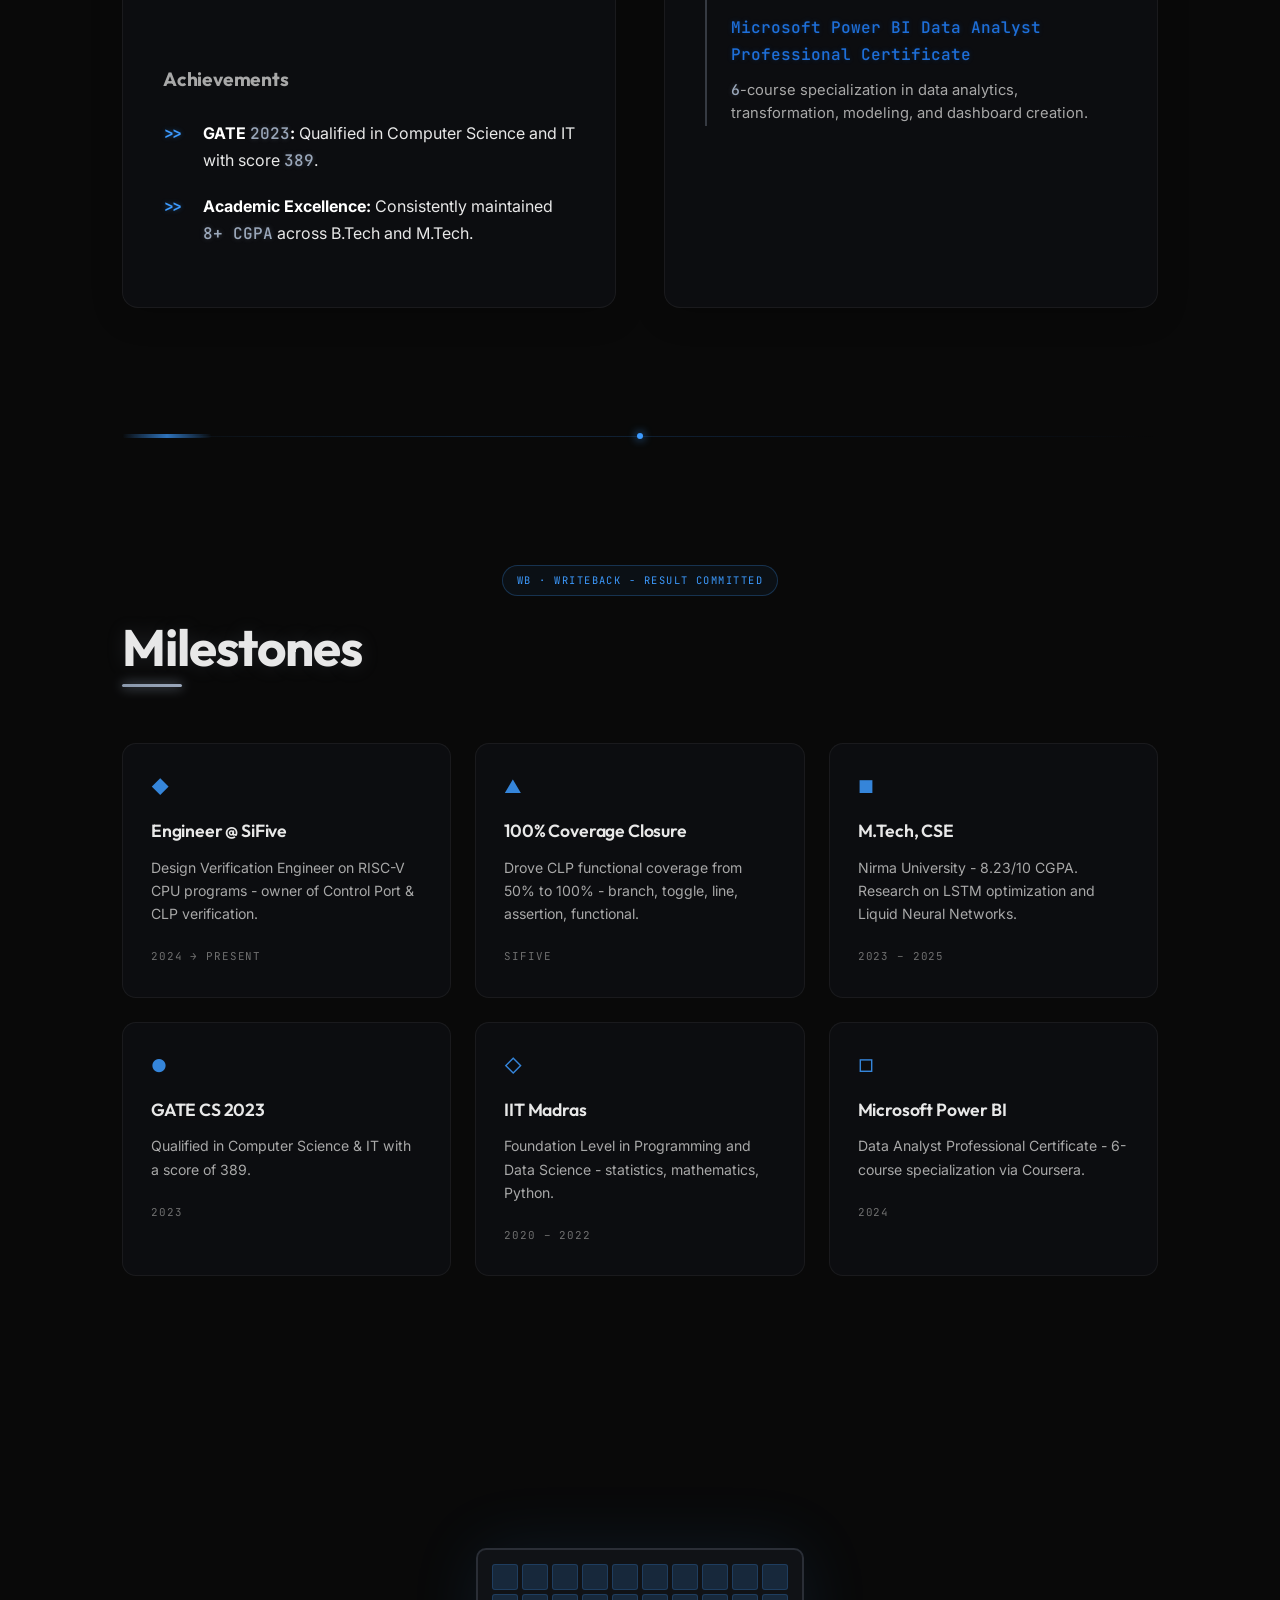
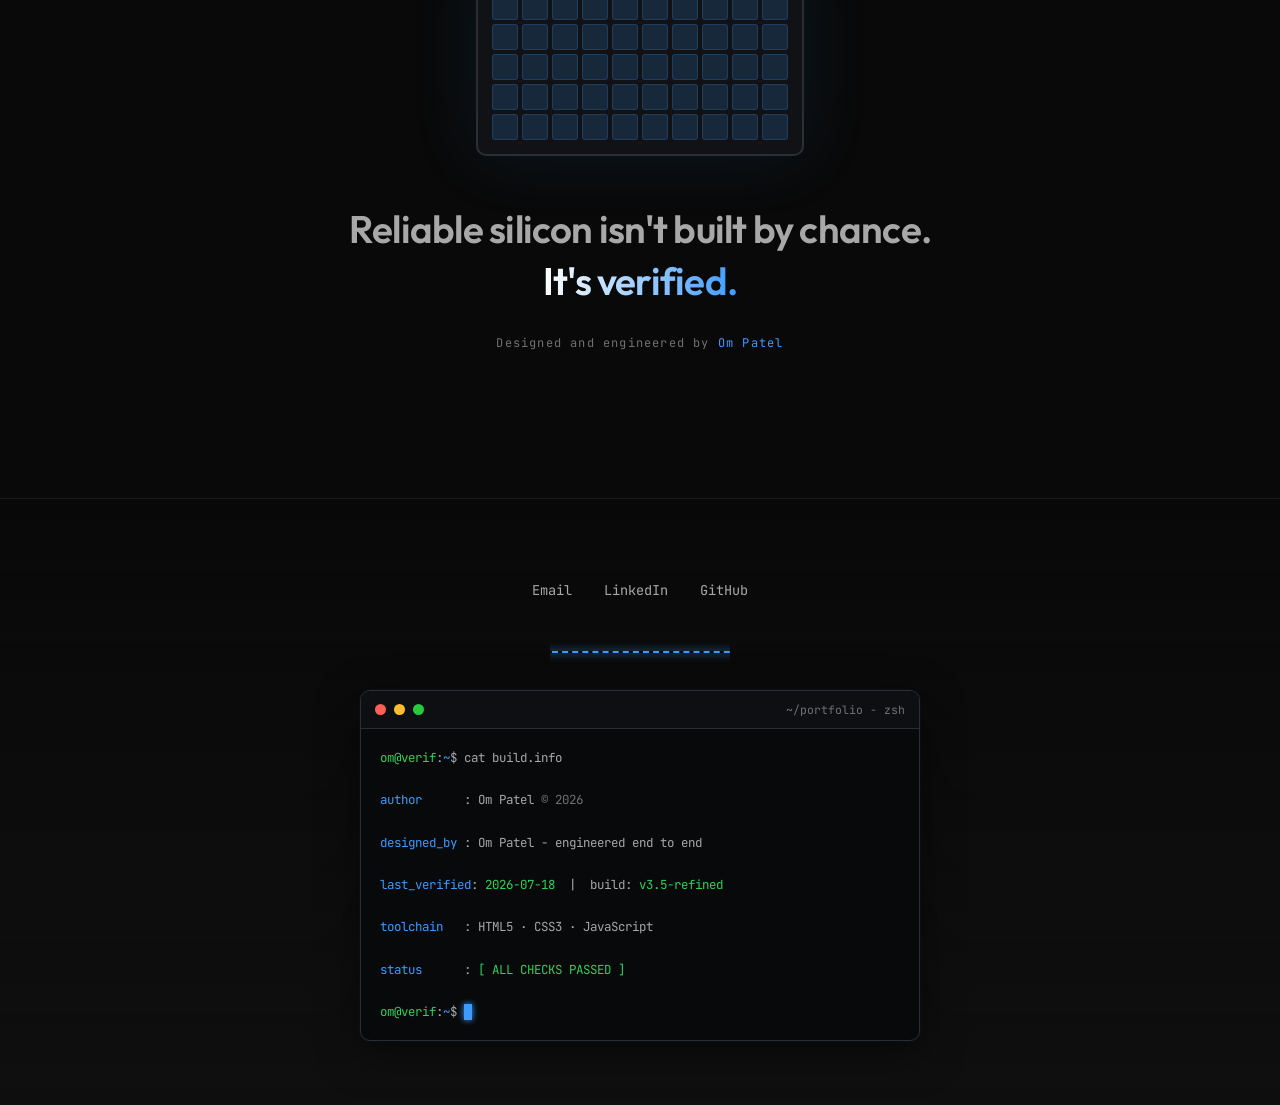
==== commit 1a4e6b6a: "feat: VeriTriage v0.4.0 - regression intelligence card, refreshed sample report, new sample dashboar" ====
--- a/index.html
+++ b/index.html
@@ -556,20 +556,22 @@
                             <h3 class="scramble-text" data-value="VeriTriage - Verification Intelligence Platform">VeriTriage - Verification Intelligence Platform</h3>
                         </div>
                         <div class="project-context">Automated Regression Failure Triage</div>
-                        <p class="typewriter-para">Built an open-source Python platform that turns verification artifacts (UVM/VCS/Questa/Xcelium logs, compile logs, coverage, test metadata) into a normalized Evidence Graph, then reasons over it like a DV engineer: a multi-stage pipeline selects relevant evidence, fires deterministic signals, and ranks competing hypotheses (RTL bug vs testbench vs infrastructure) with fully traceable confidence propagation and categorized debug steps. The optional AI layer reviews only selected evidence and cites node IDs, never raw files.</p>
+                        <p class="typewriter-para">Built an open-source Python platform that turns verification artifacts (UVM/VCS/Questa/Xcelium logs, compile logs, coverage, test metadata) into a normalized Evidence Graph, then reasons over it like a DV engineer: a multi-stage pipeline ranks competing hypotheses (RTL bug vs testbench vs infrastructure) with fully traceable confidence and categorized debug steps. Every analysis is recorded into a persistent regression database with deterministic failure signatures and similarity search, so the platform answers "have we seen this before?", surfaces historical root causes, and renders team-level analytics (failure clusters, module hotspots, trends) as an engineering dashboard. The optional AI layer reviews only selected evidence and cites node IDs, never raw files.</p>
                         <div class="project-metrics">
                             <span class="metric-badge mb-cyan">Evidence Graph</span>
                             <span class="metric-badge mb-lime">Competing Hypotheses</span>
-                            <span class="metric-badge mb-orange">Traceable Confidence</span>
+                            <span class="metric-badge mb-orange">Regression Intelligence</span>
                         </div>
                         <div class="tech-tags">
                             <span class="hl-keyword">Python</span>
                             <span class="hl-function">Pydantic</span>
                             <span class="hl-string">UVM Log Analysis</span>
+                            <span class="hl-number">SQLite</span>
                         </div>
                         <div class="project-links">
                             <a href="https://github.com/patel-om/veritriage" target="_blank" rel="noopener noreferrer" class="project-link magnetic">View Source on GitHub</a>
                             <a href="veritriage-sample-report.html" target="_blank" rel="noopener noreferrer" class="project-link magnetic">View Sample Report</a>
+                            <a href="veritriage-sample-dashboard.html" target="_blank" rel="noopener noreferrer" class="project-link magnetic">View Sample Dashboard</a>
                         </div>
                     </article>
 
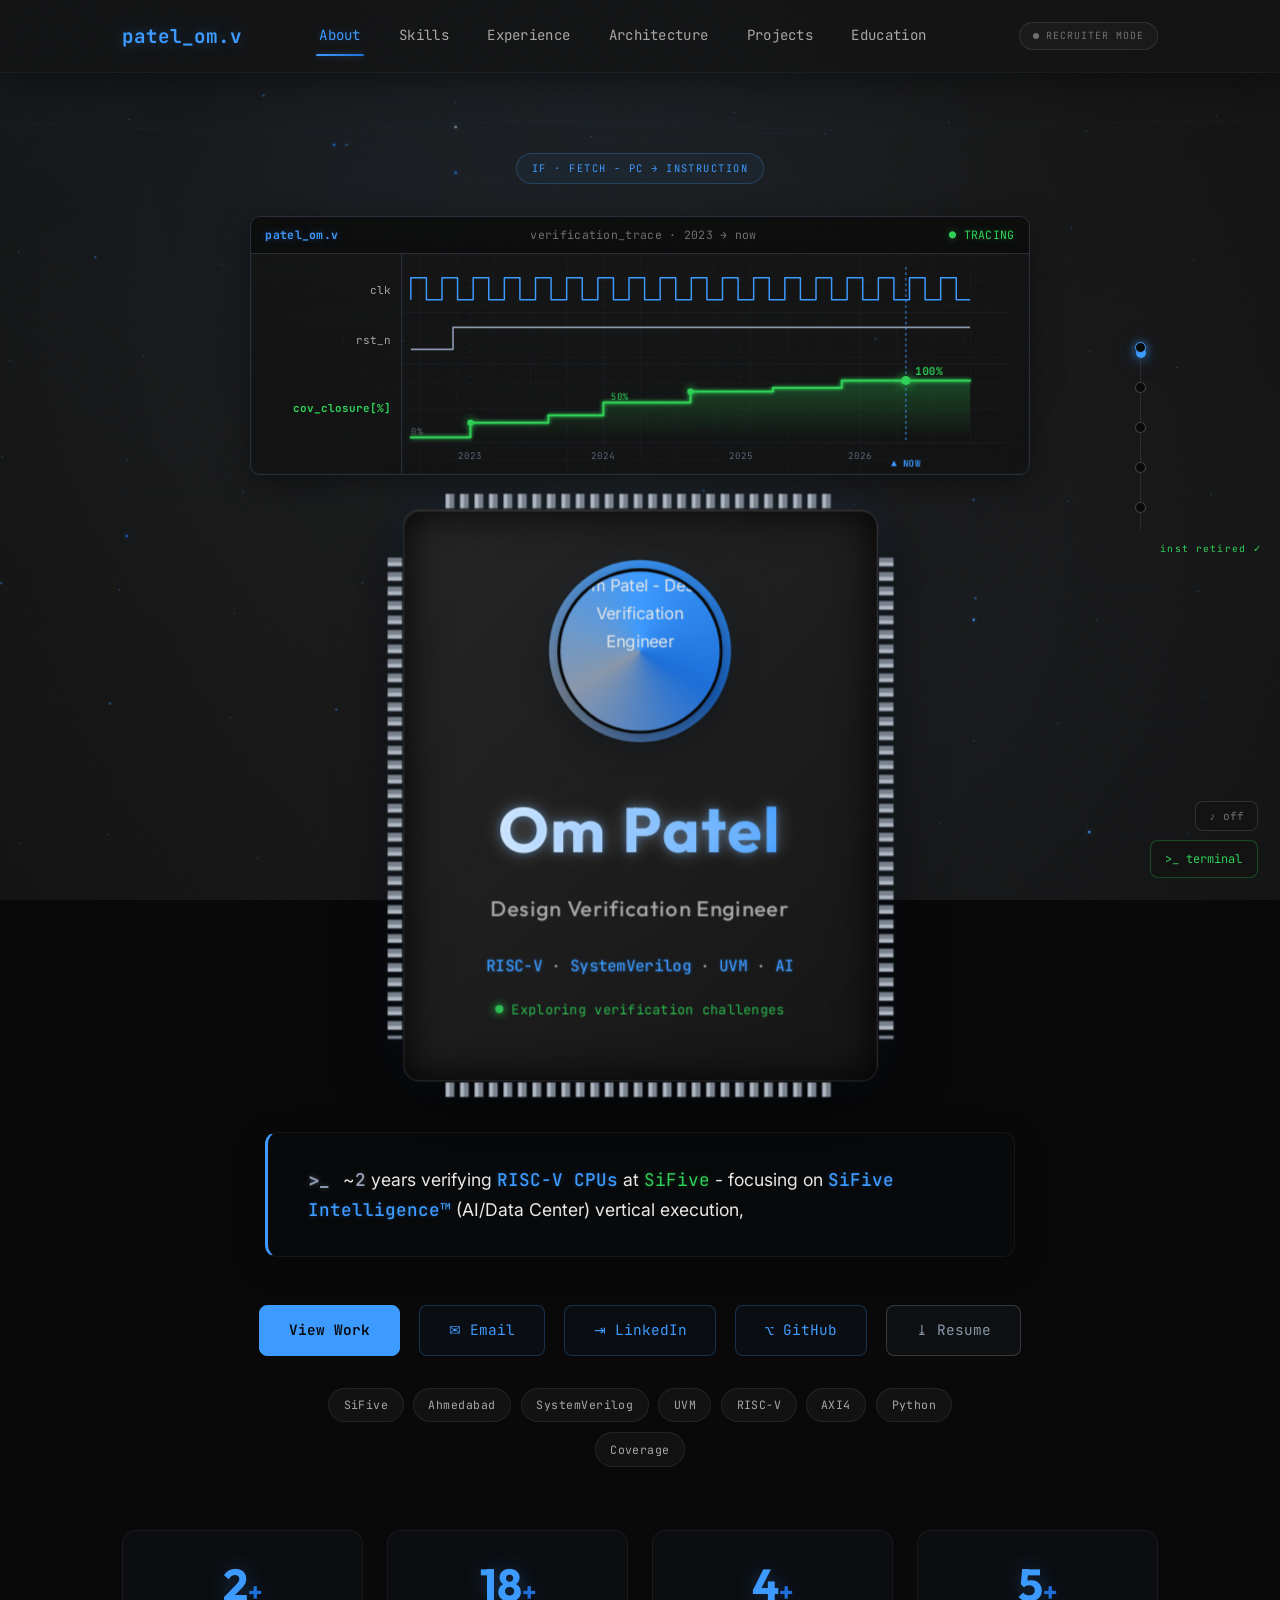
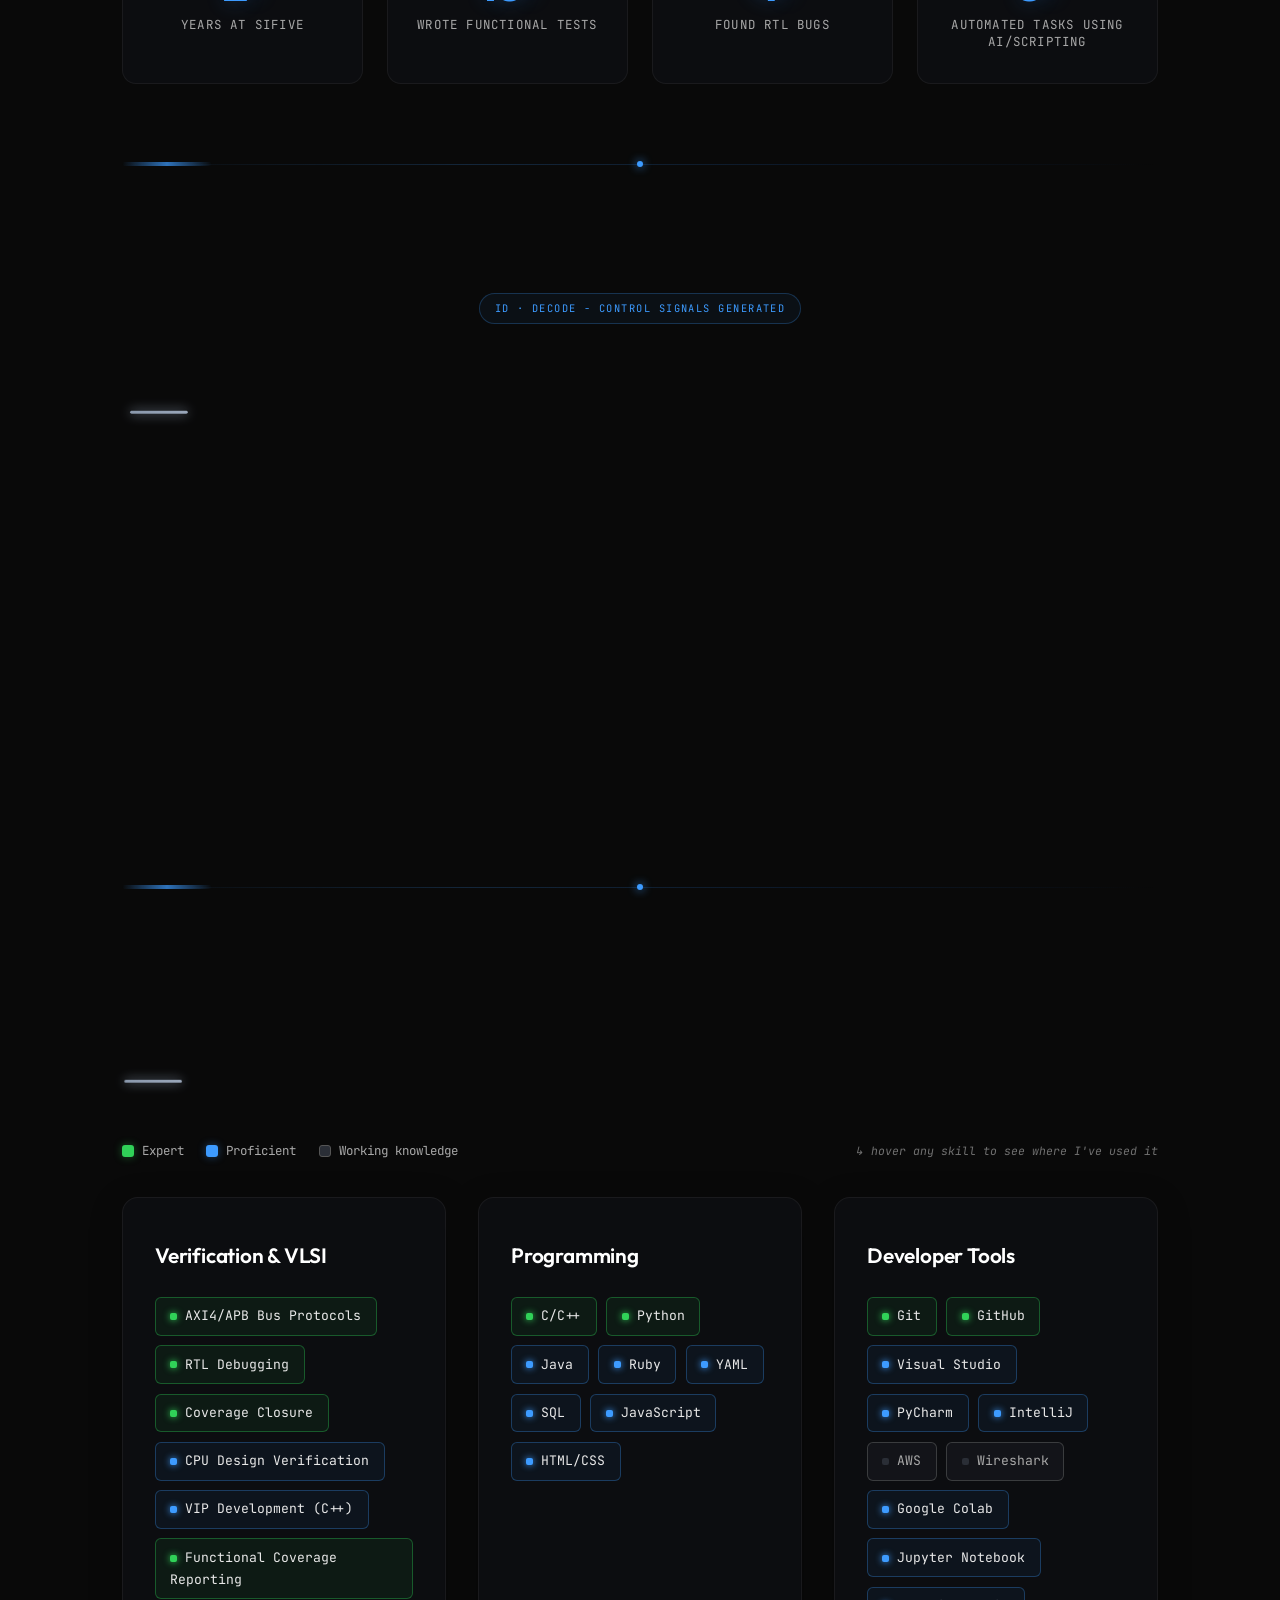
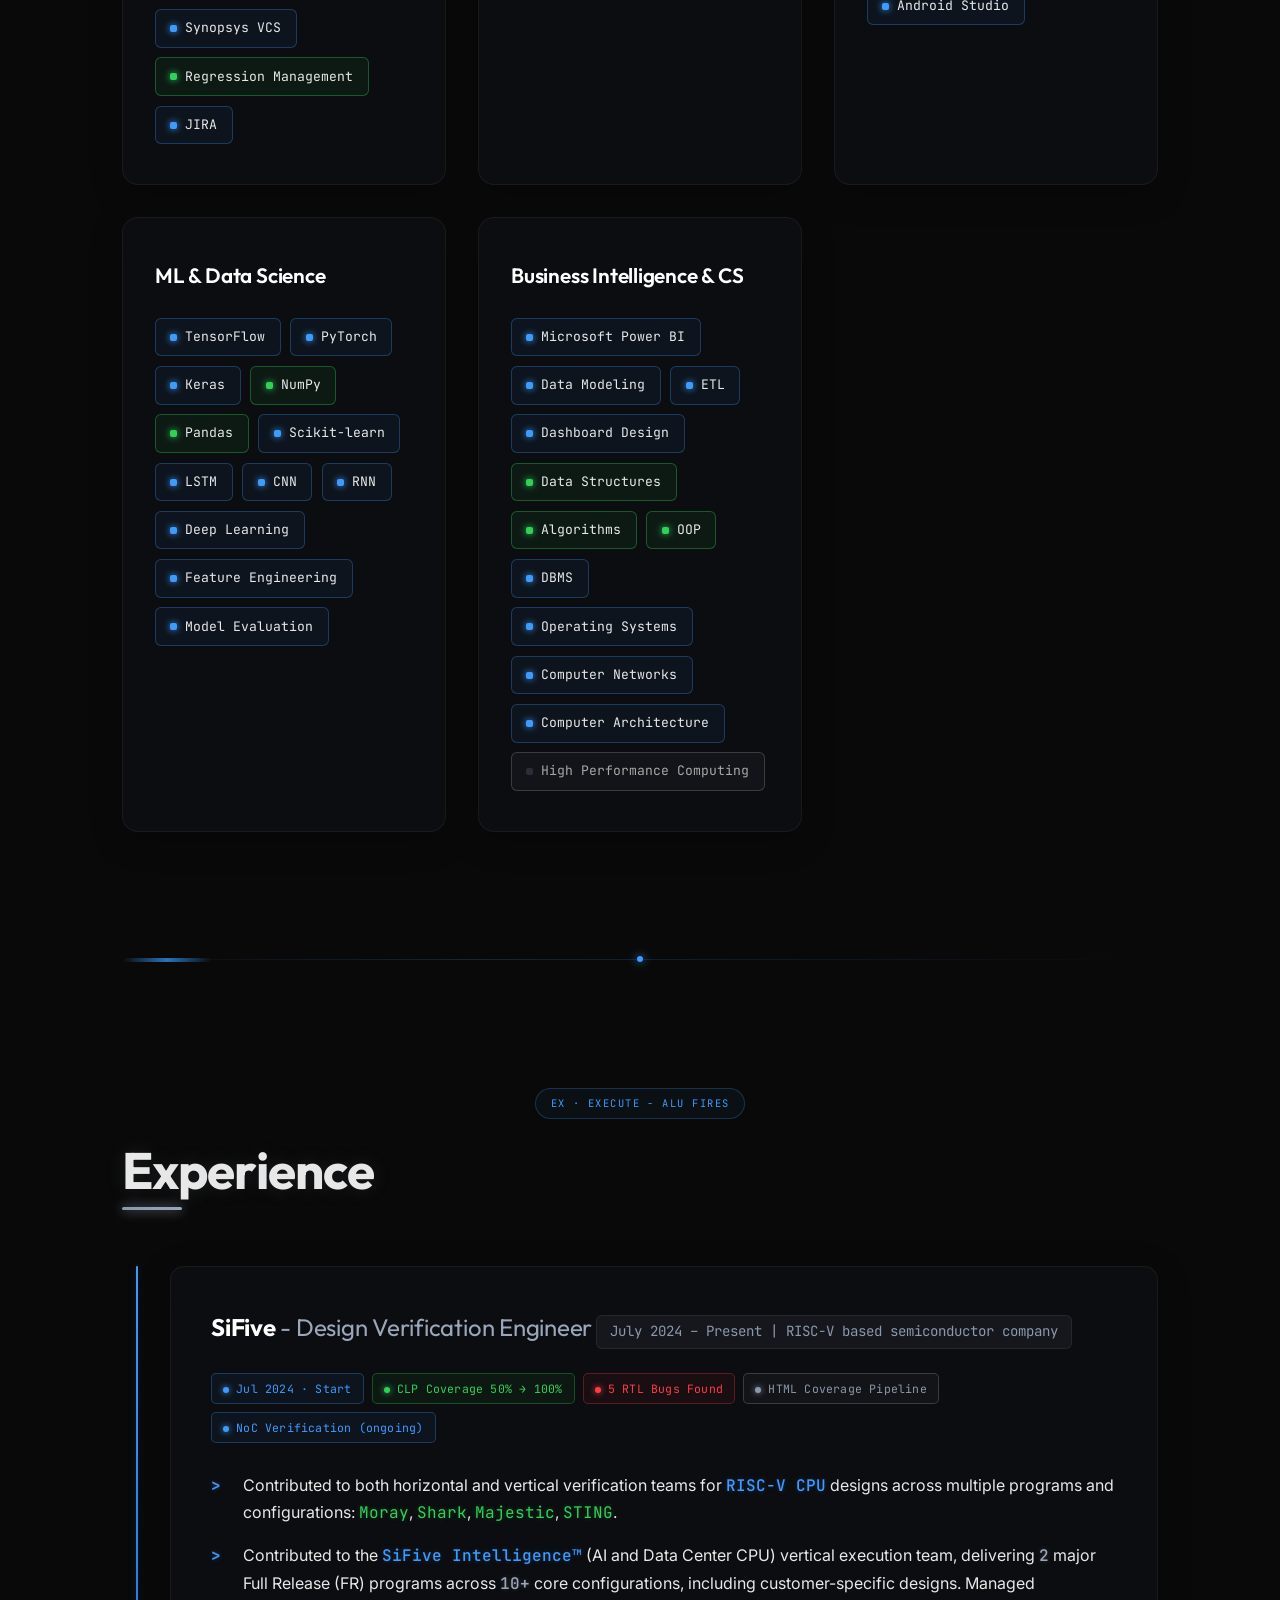
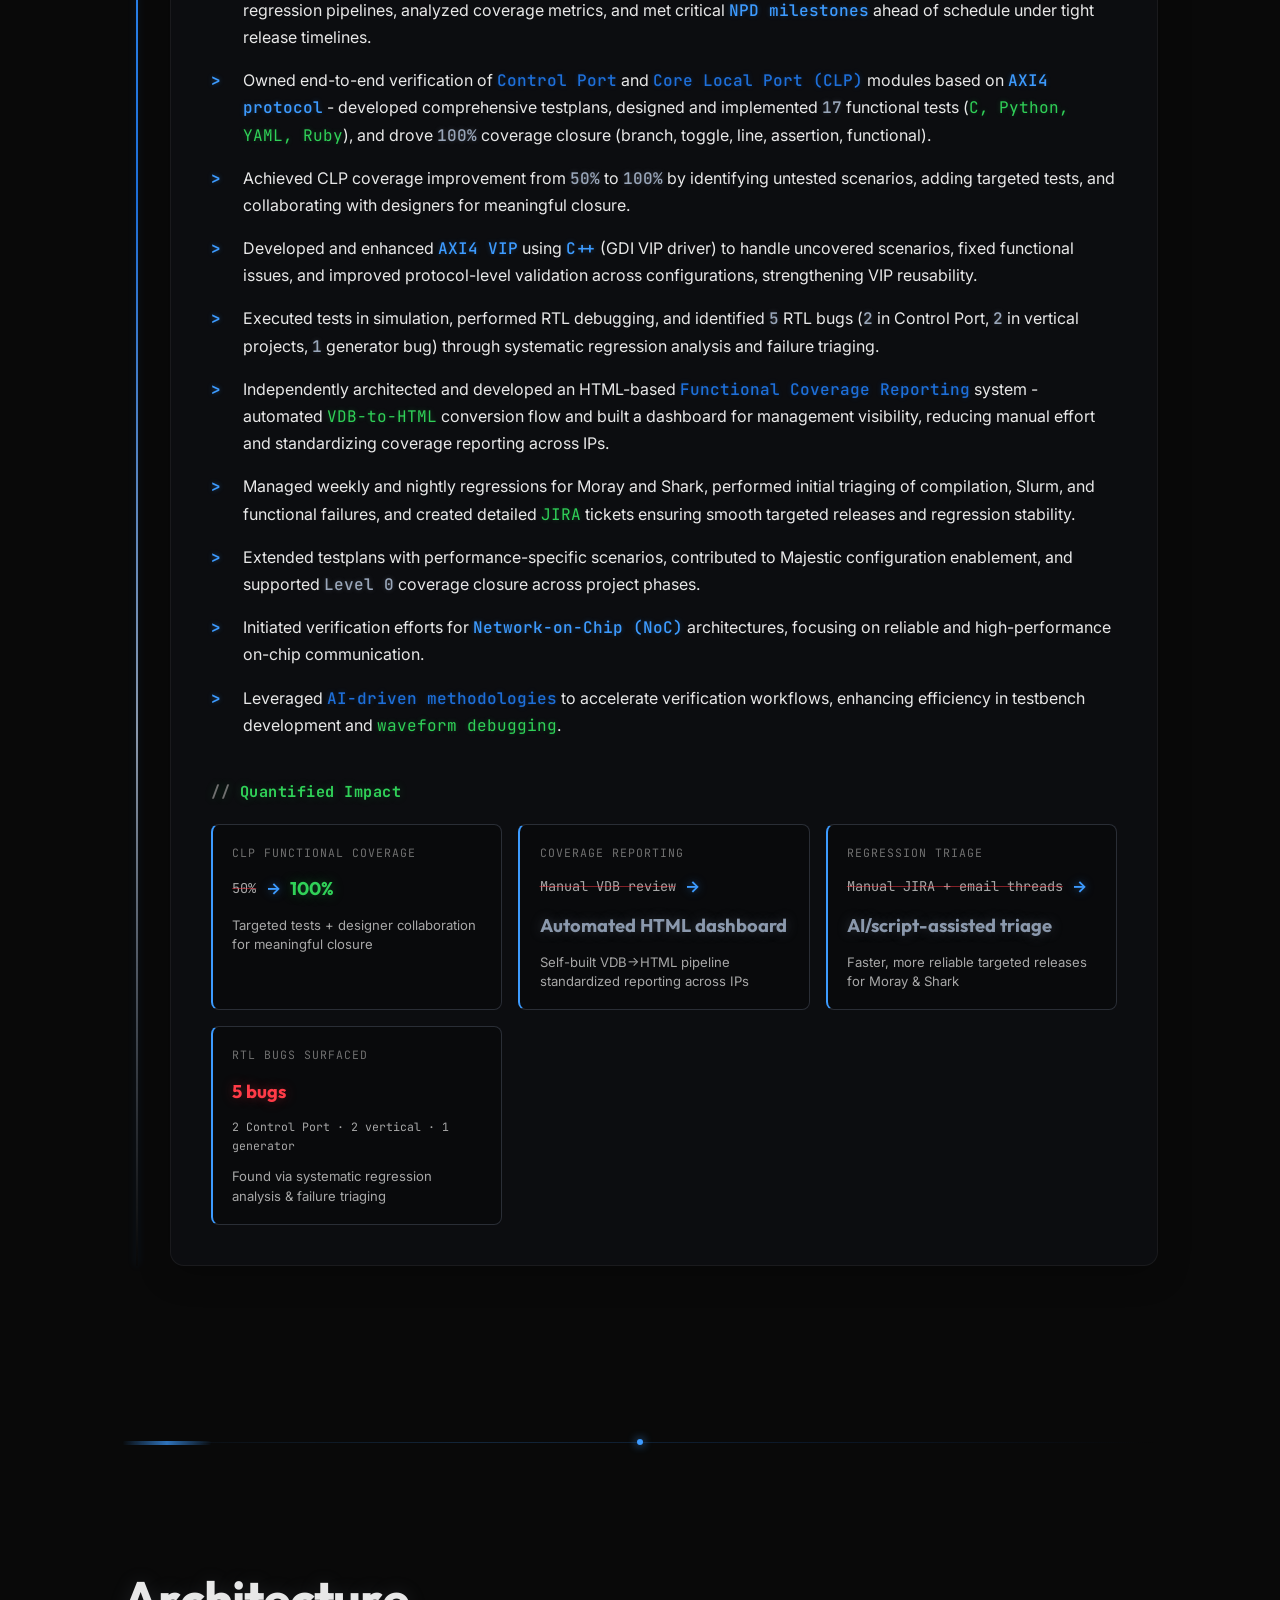
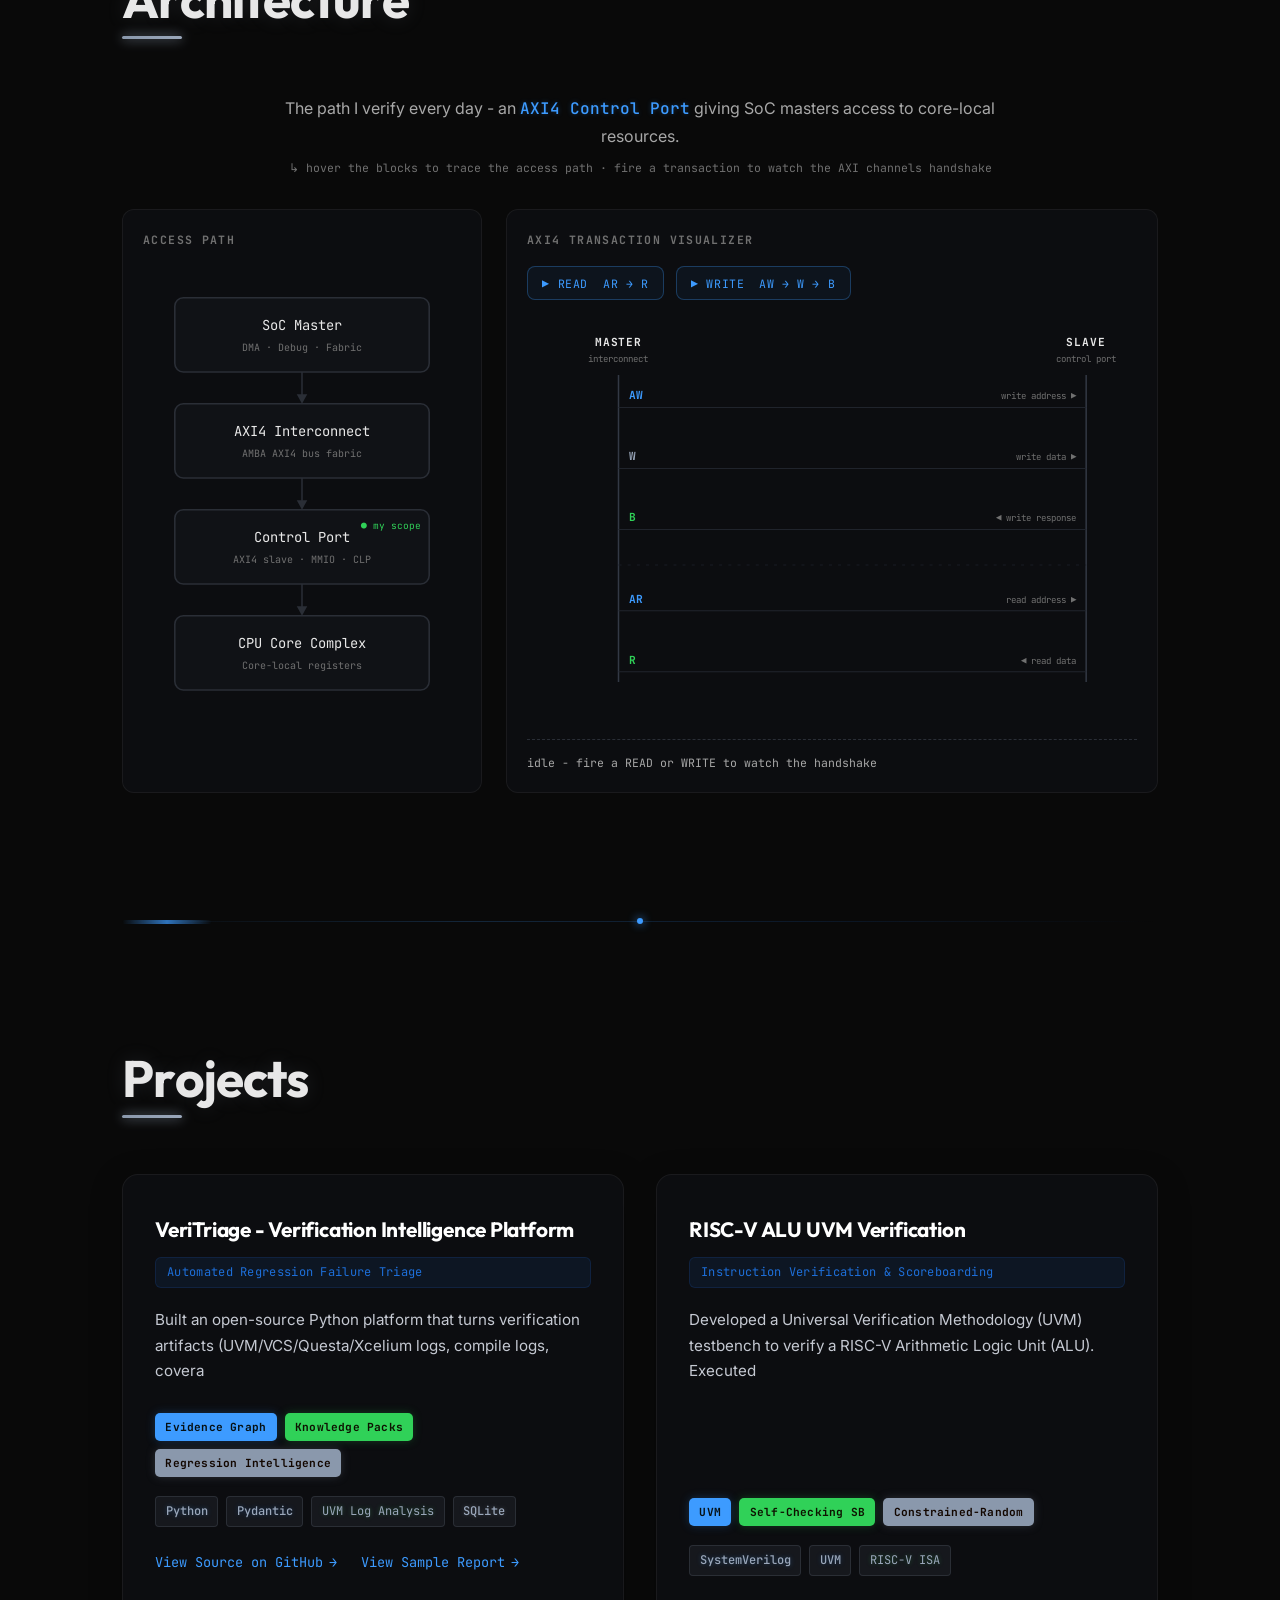
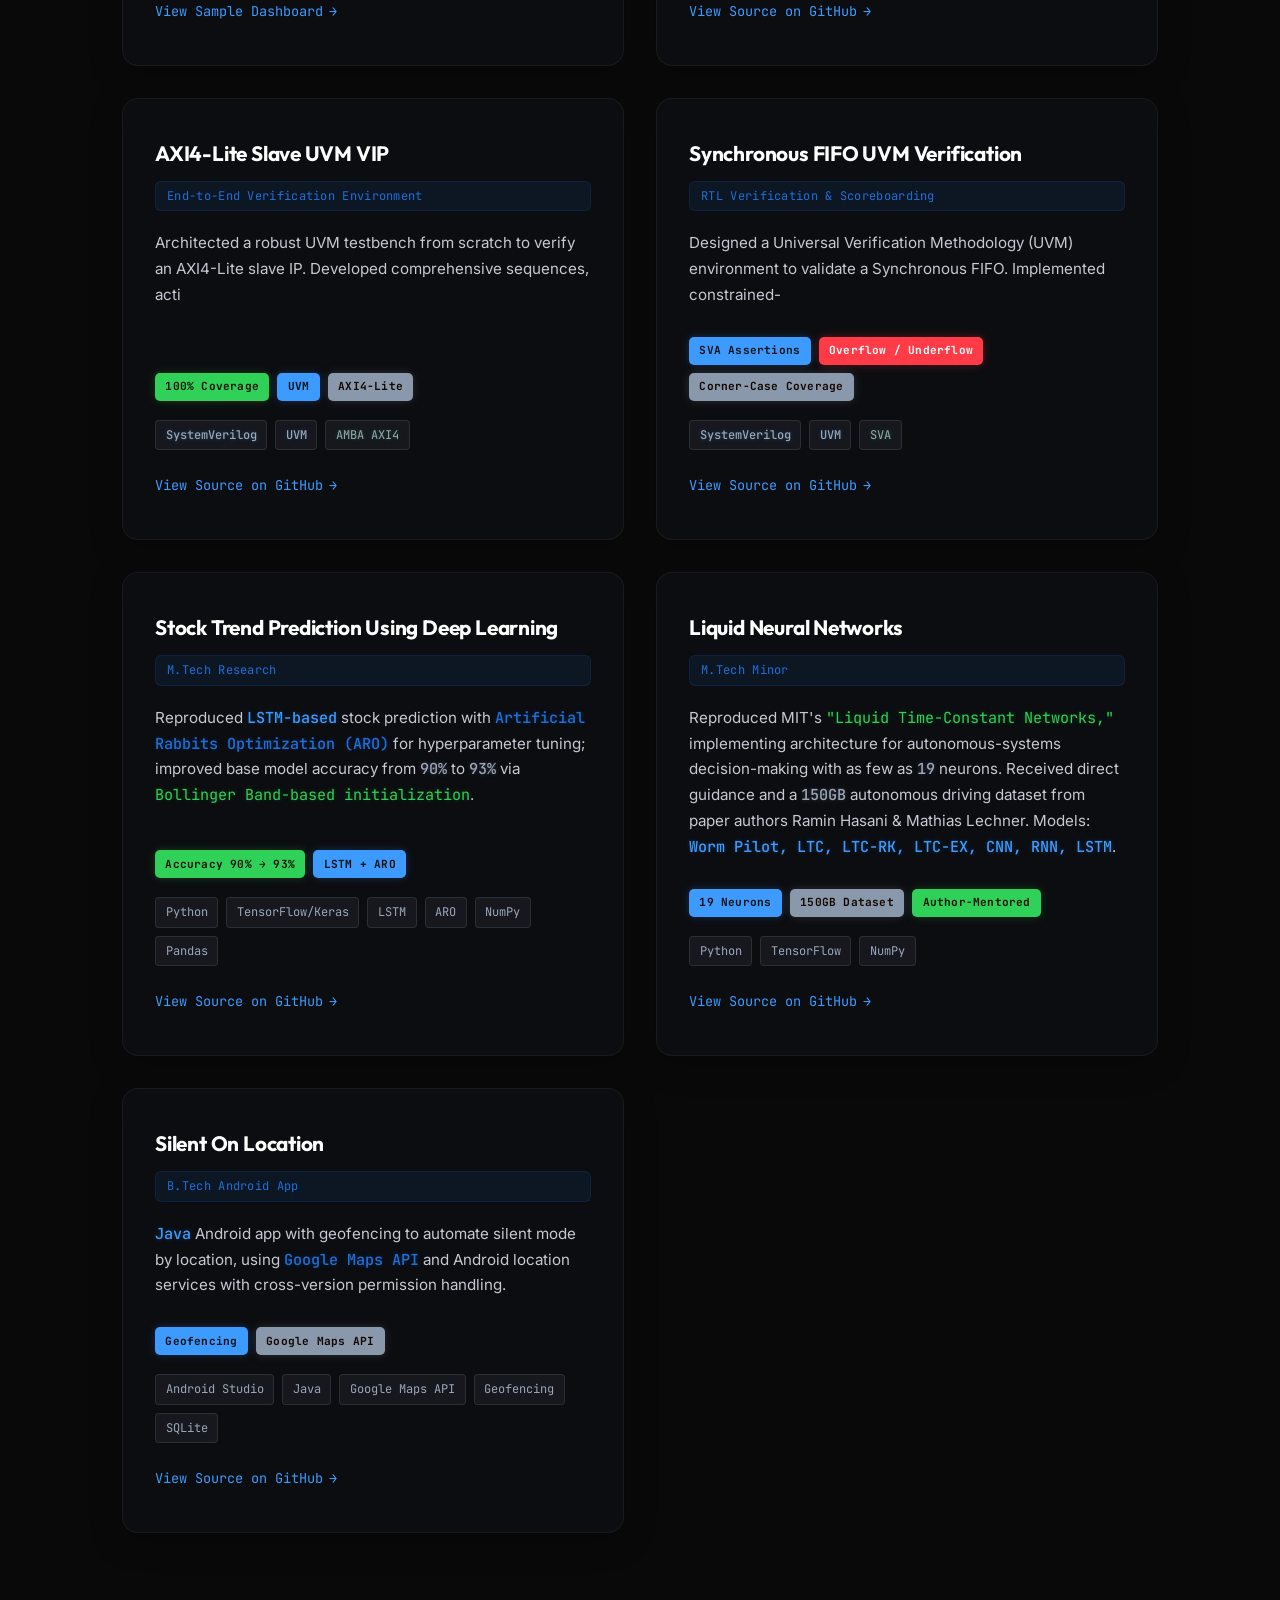
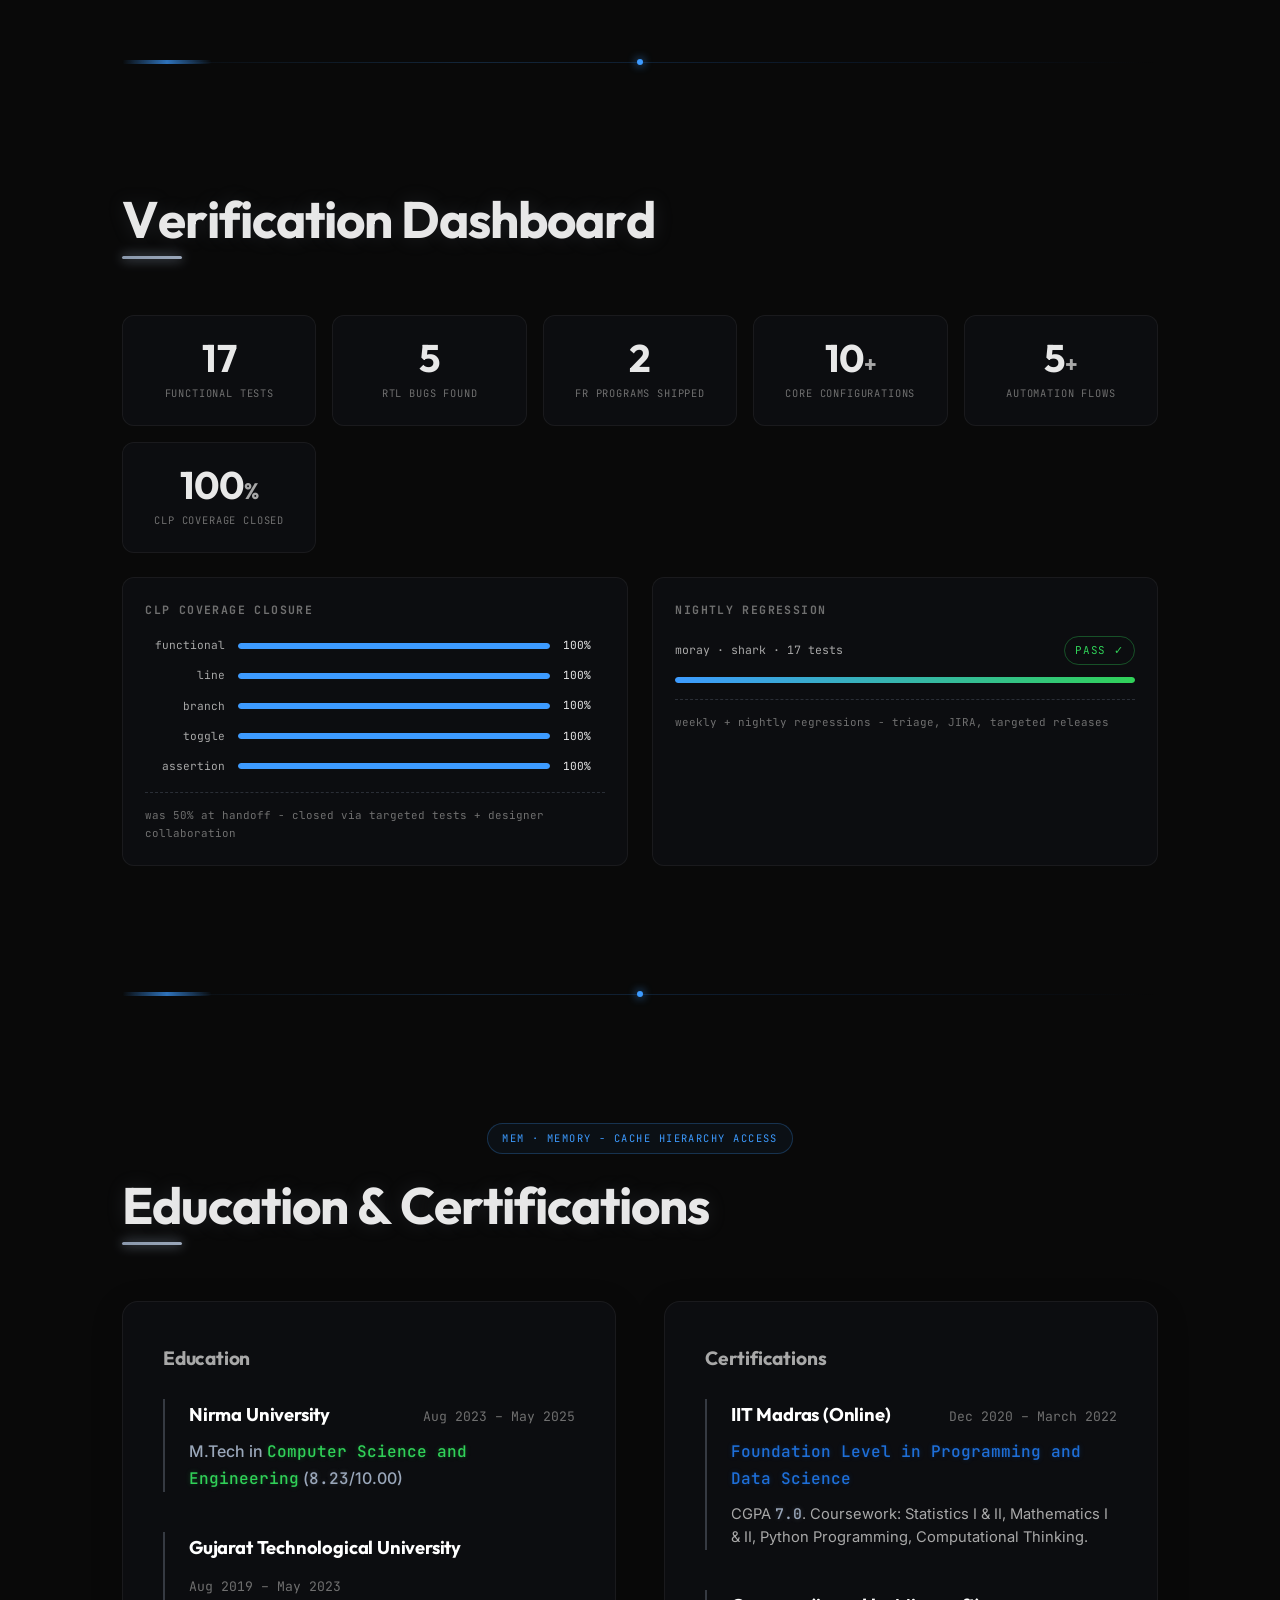
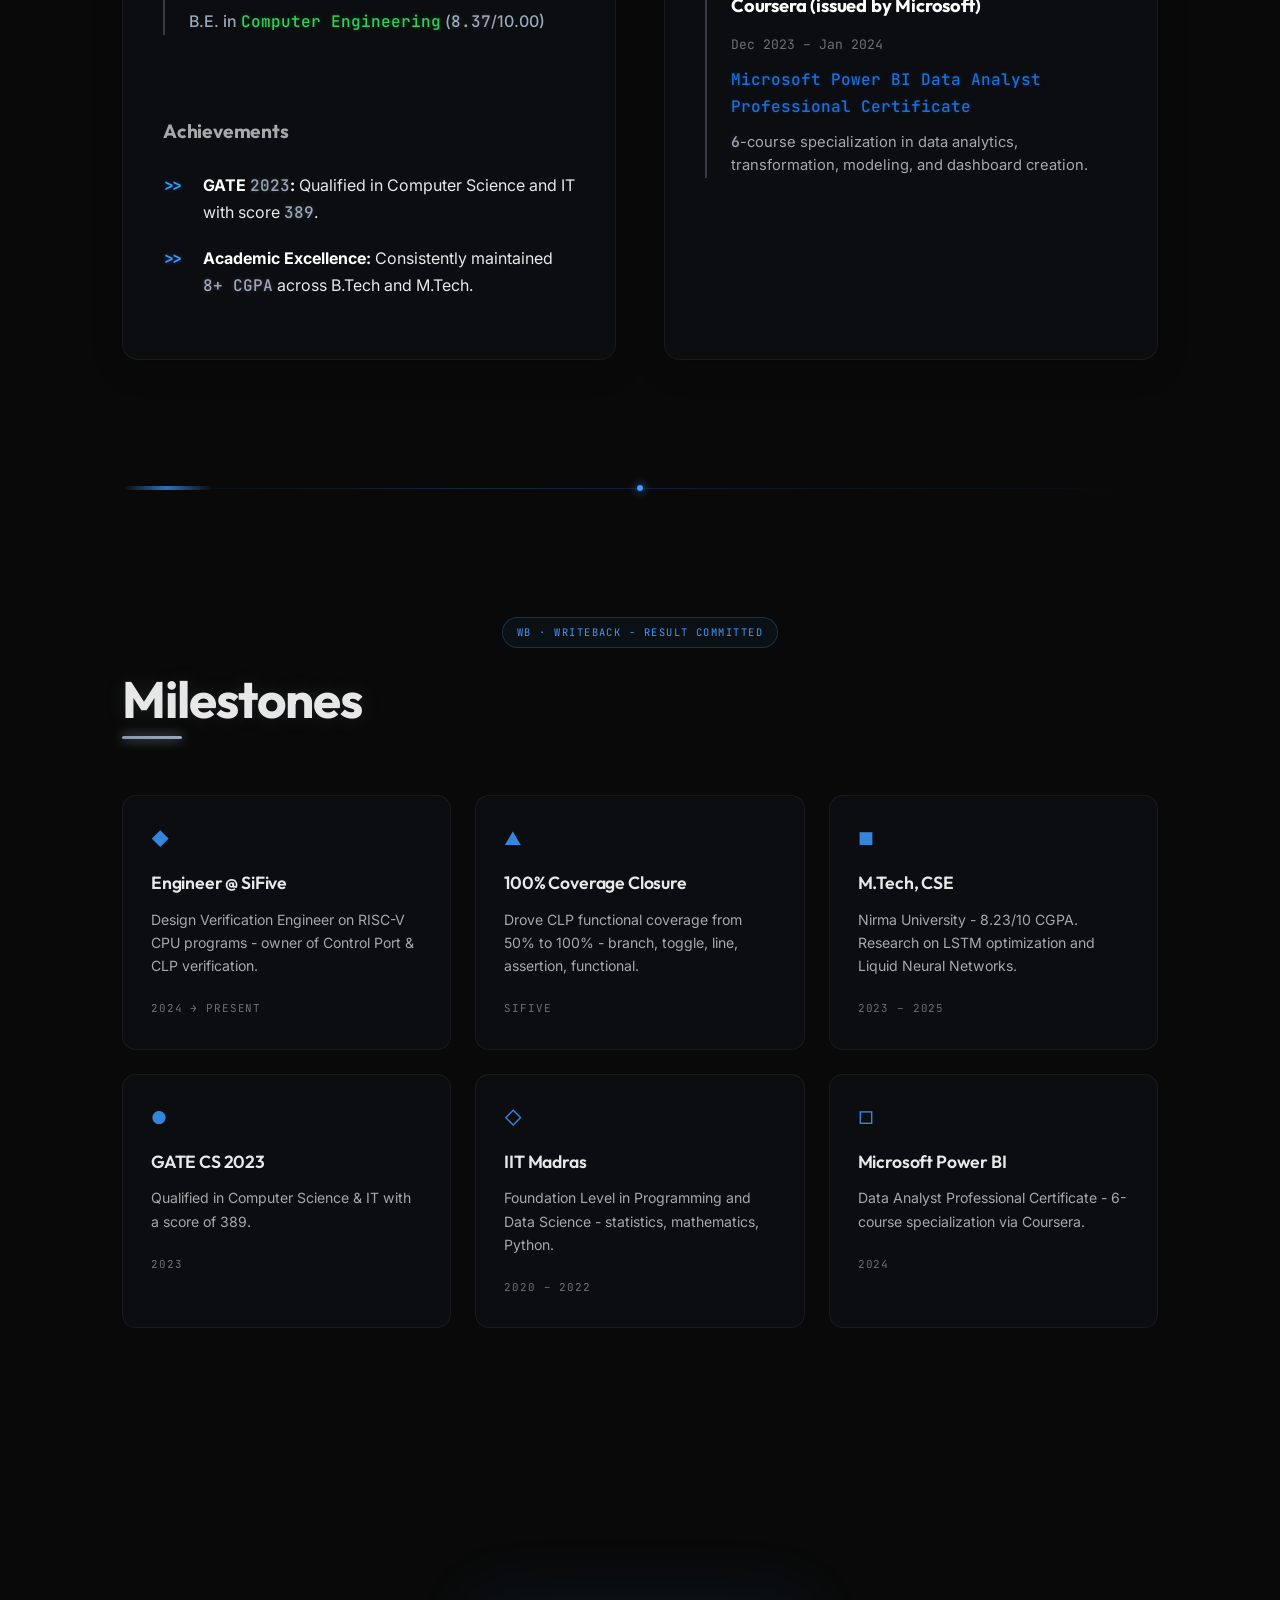
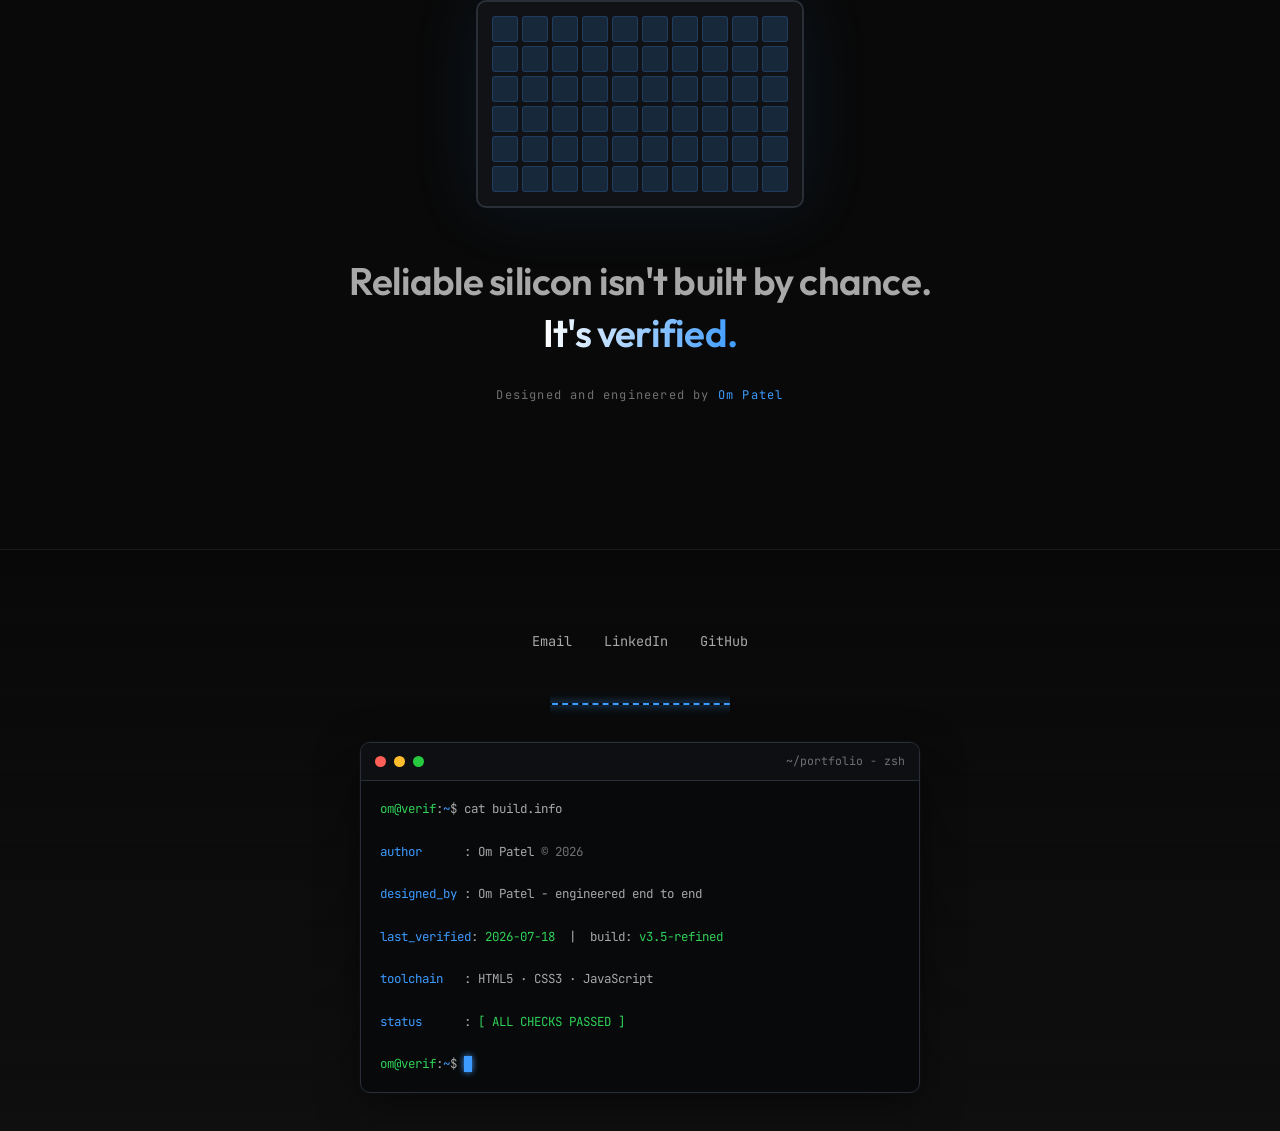
==== commit 85976936: "feat: VeriTriage v0.5.0 - knowledge engine card update, refreshed sample report and dashboard Co-Aut" ====
--- a/index.html
+++ b/index.html
@@ -556,10 +556,10 @@
                             <h3 class="scramble-text" data-value="VeriTriage - Verification Intelligence Platform">VeriTriage - Verification Intelligence Platform</h3>
                         </div>
                         <div class="project-context">Automated Regression Failure Triage</div>
-                        <p class="typewriter-para">Built an open-source Python platform that turns verification artifacts (UVM/VCS/Questa/Xcelium logs, compile logs, coverage, test metadata) into a normalized Evidence Graph, then reasons over it like a DV engineer: a multi-stage pipeline ranks competing hypotheses (RTL bug vs testbench vs infrastructure) with fully traceable confidence and categorized debug steps. Every analysis is recorded into a persistent regression database with deterministic failure signatures and similarity search, so the platform answers "have we seen this before?", surfaces historical root causes, and renders team-level analytics (failure clusters, module hotspots, trends) as an engineering dashboard. The optional AI layer reviews only selected evidence and cites node IDs, never raw files.</p>
+                        <p class="typewriter-para">Built an open-source Python platform that turns verification artifacts (UVM/VCS/Questa/Xcelium logs, compile logs, coverage, test metadata) into a normalized Evidence Graph, then reasons over it like a DV engineer: a multi-stage pipeline ranks competing hypotheses (RTL bug vs testbench vs infrastructure) with fully traceable confidence and categorized debug steps. A Verification Knowledge Engine with pluggable Knowledge Packs (AXI, UVM, reset/clocking, coverage) matches evidence against known failure patterns, projects it onto protocol state machines to show exactly where a transaction stalled, and attaches deterministic debug playbooks with spec references. Every analysis lands in a persistent regression database with deterministic failure signatures and similarity search ("have we seen this before?"), plus team-level analytics as an engineering dashboard. The optional AI layer only explains conclusions the deterministic stack already reached, citing evidence node IDs, never raw files.</p>
                         <div class="project-metrics">
                             <span class="metric-badge mb-cyan">Evidence Graph</span>
-                            <span class="metric-badge mb-lime">Competing Hypotheses</span>
+                            <span class="metric-badge mb-lime">Knowledge Packs</span>
                             <span class="metric-badge mb-orange">Regression Intelligence</span>
                         </div>
                         <div class="tech-tags">
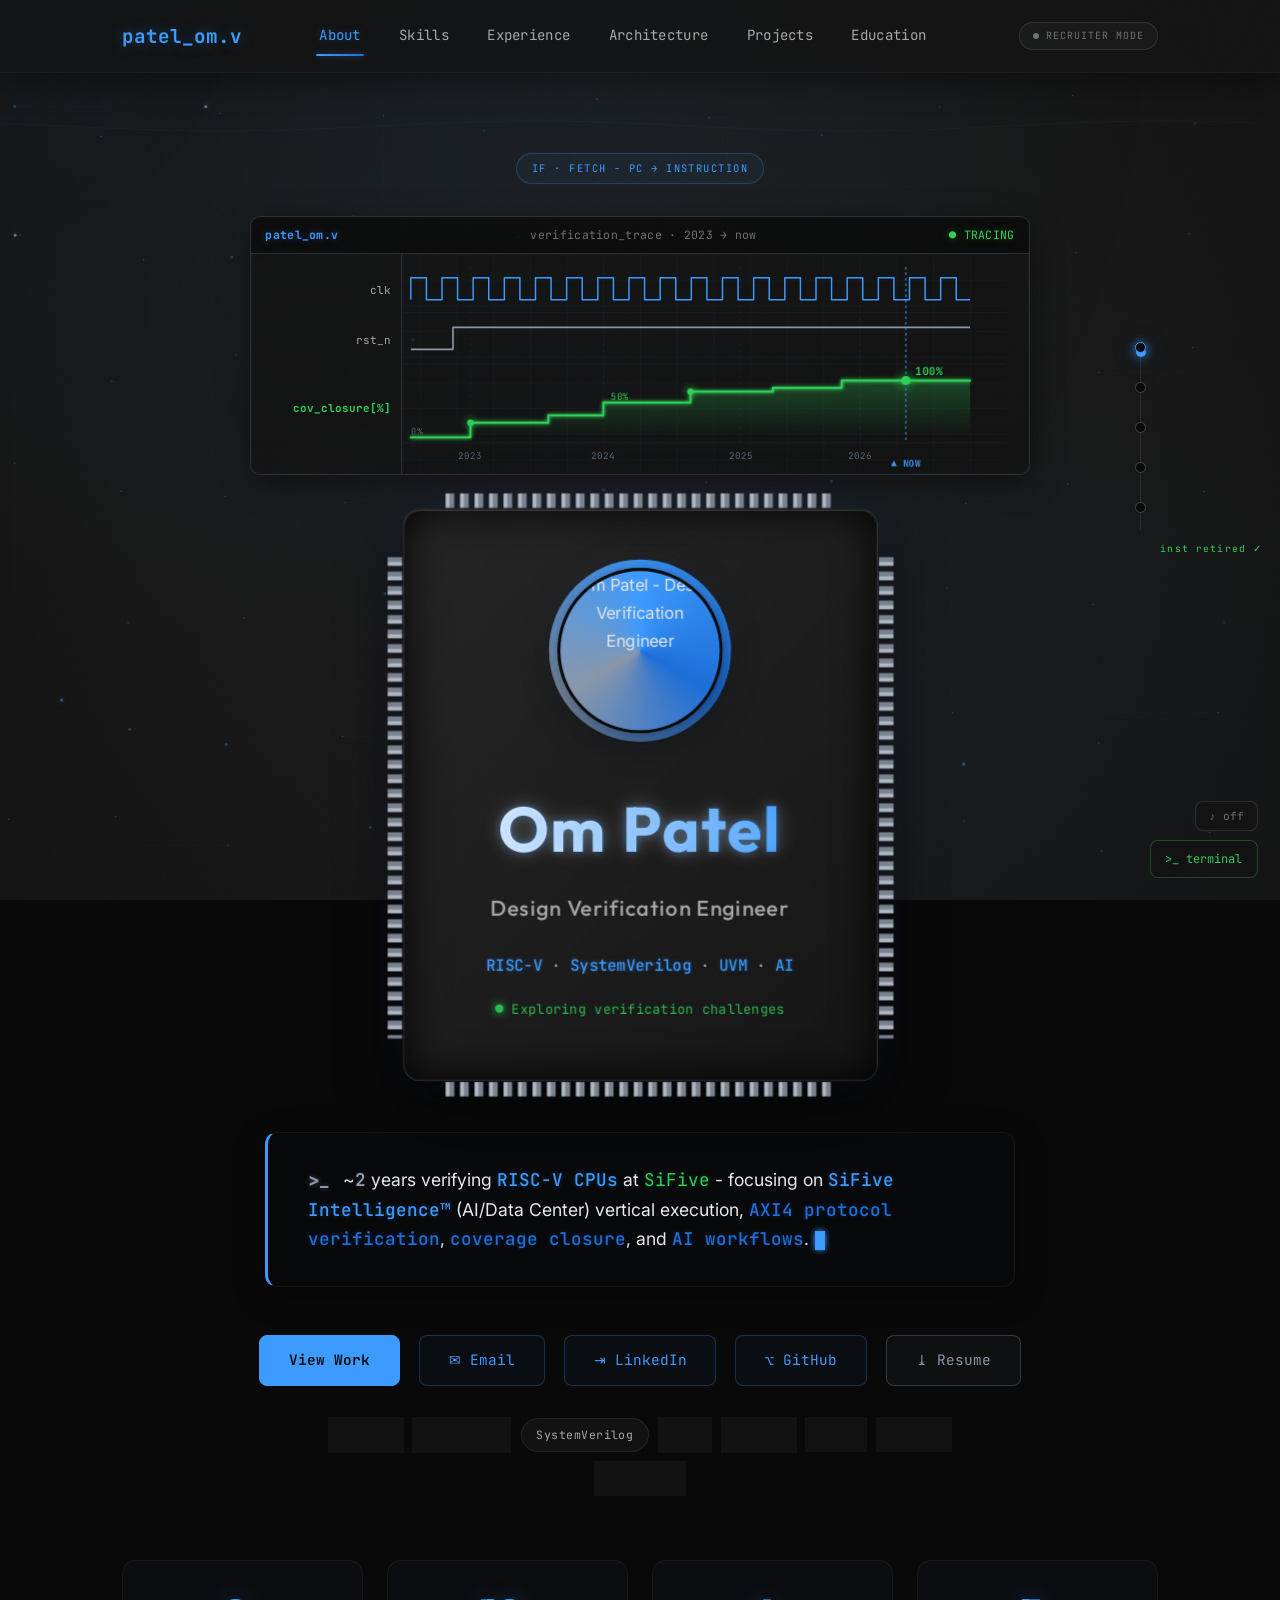
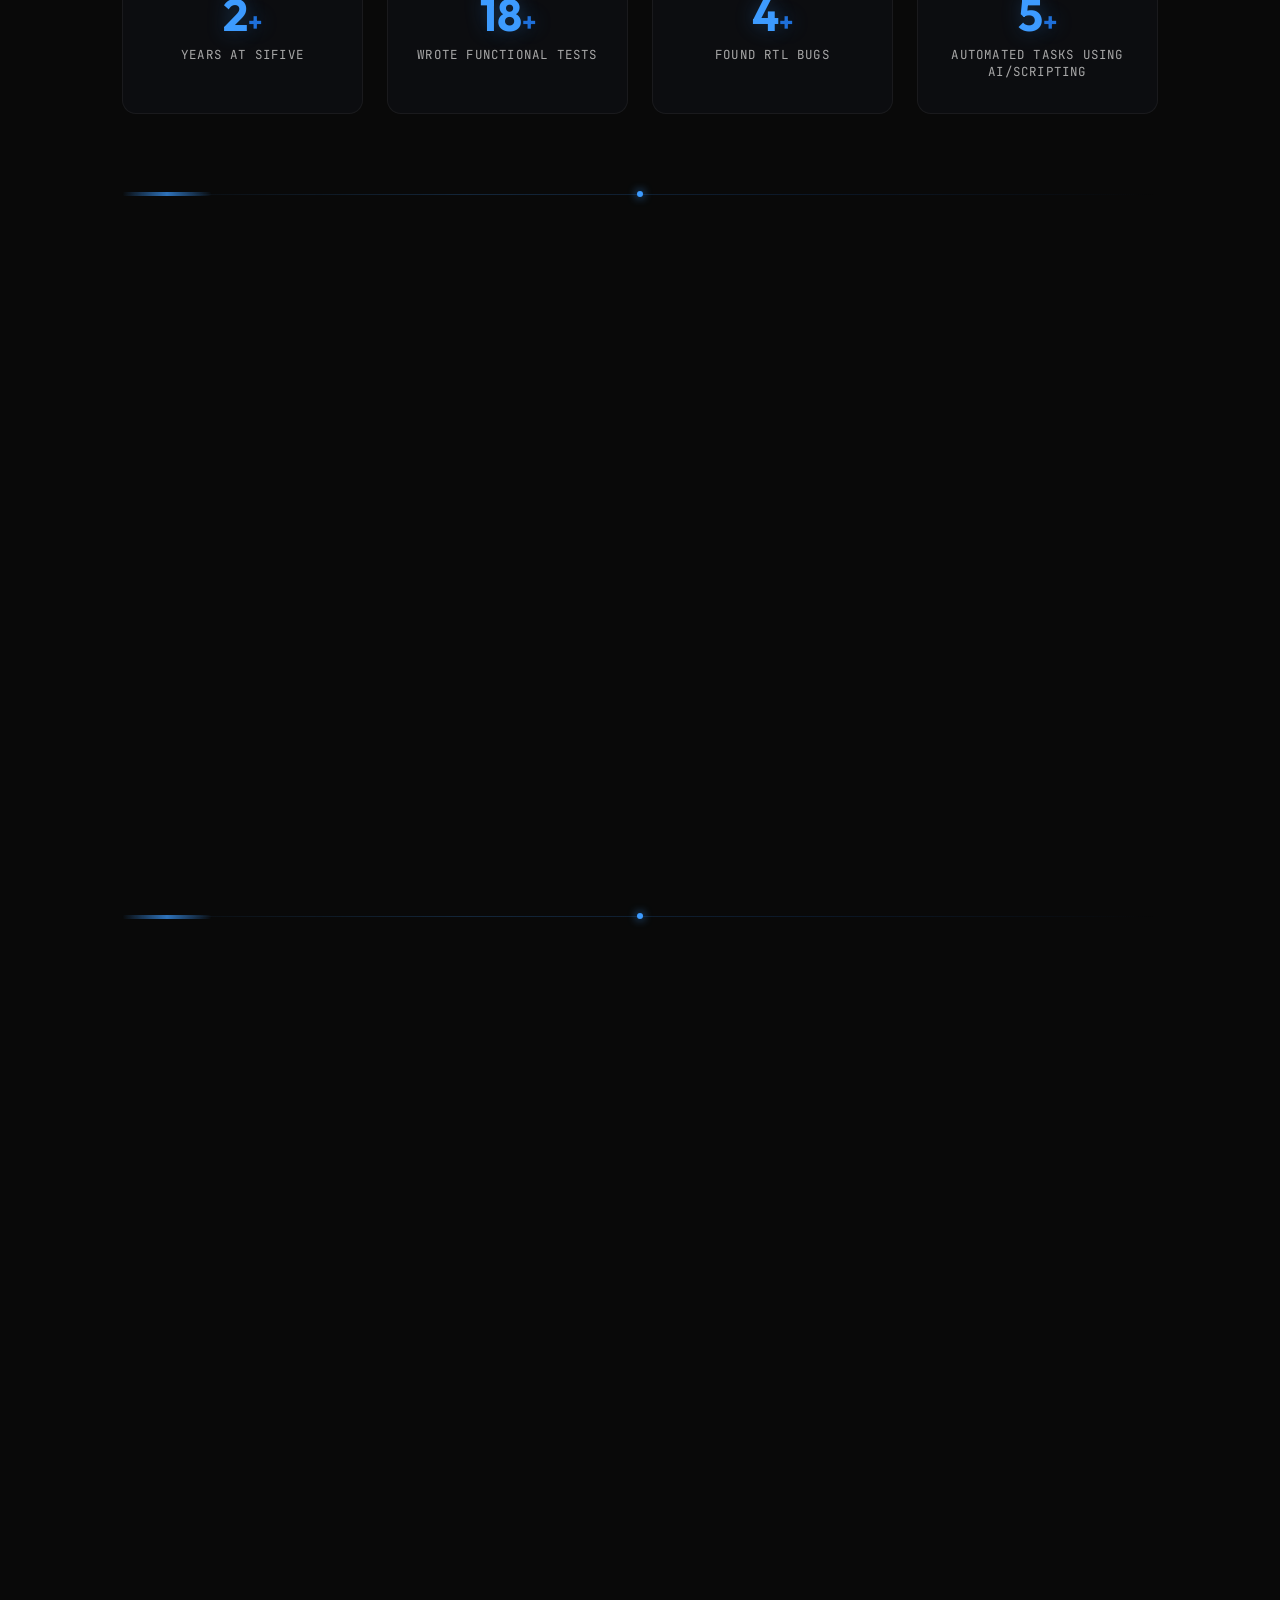
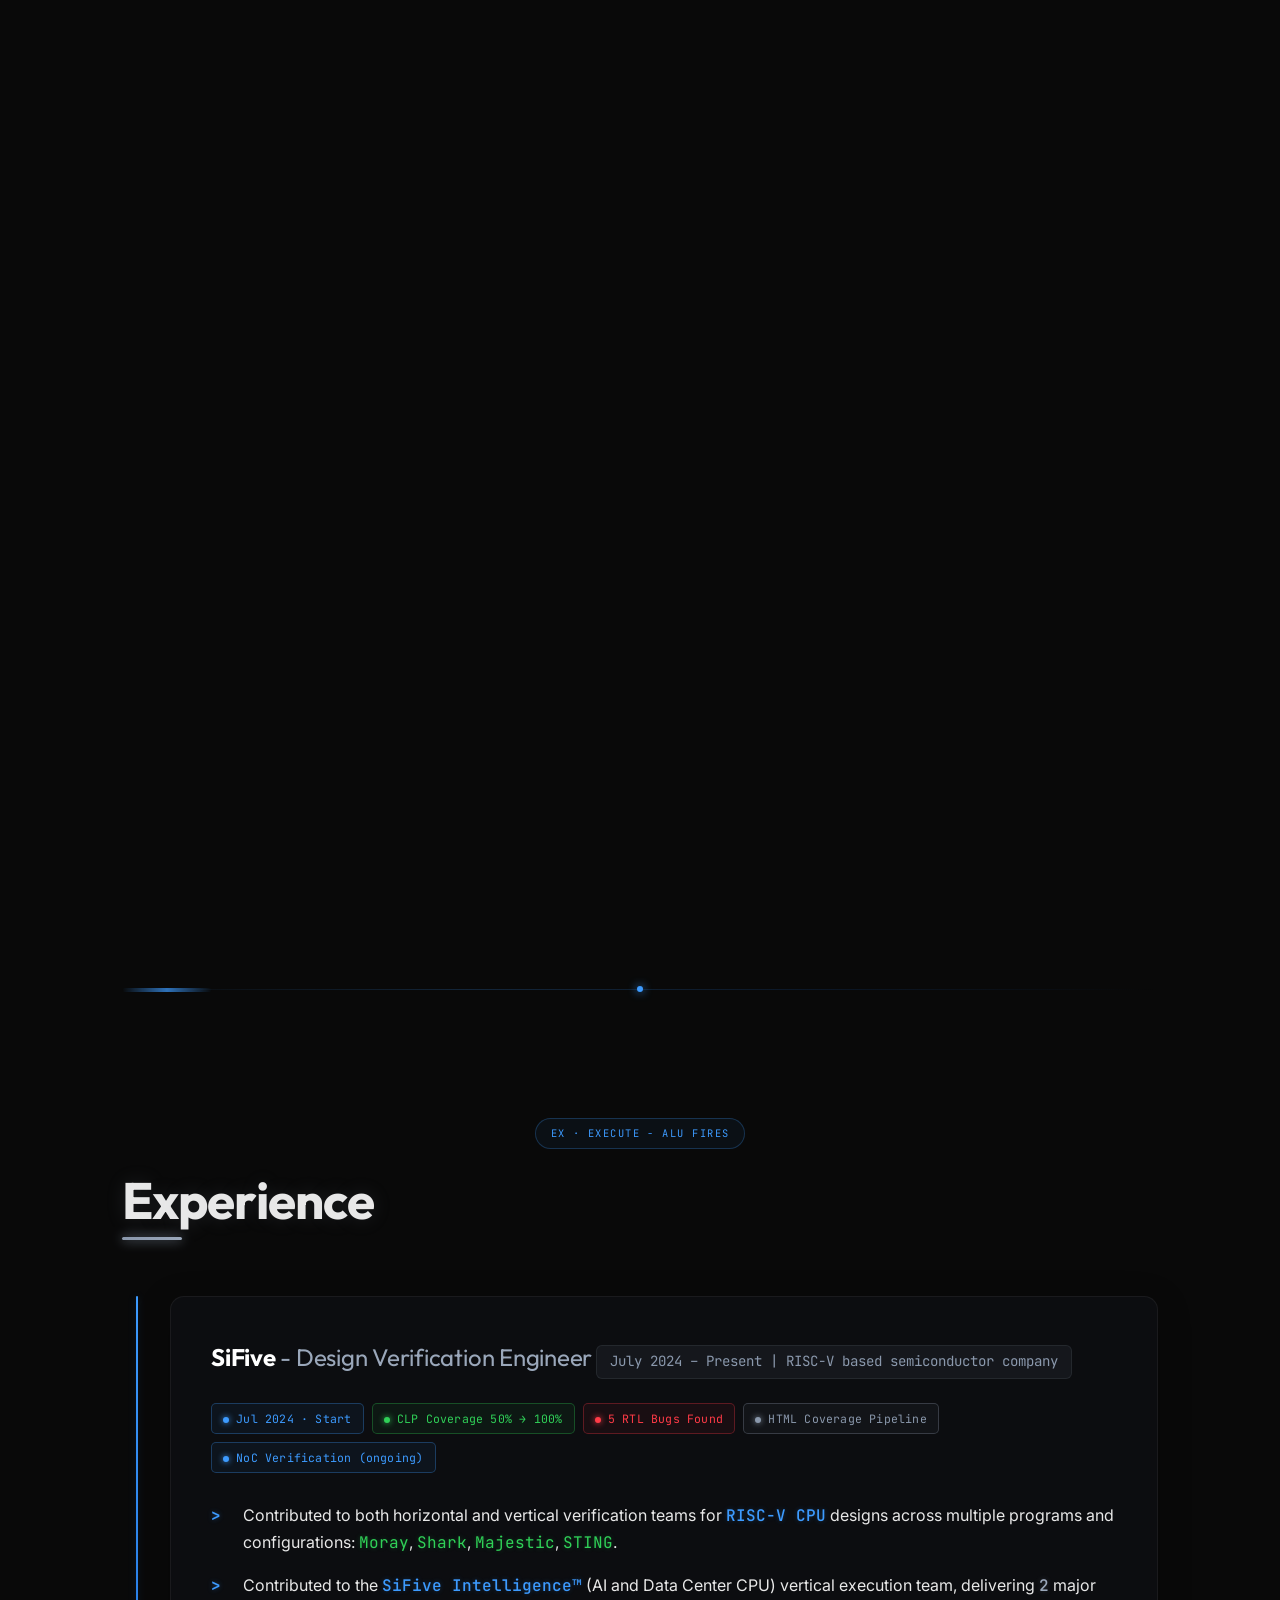
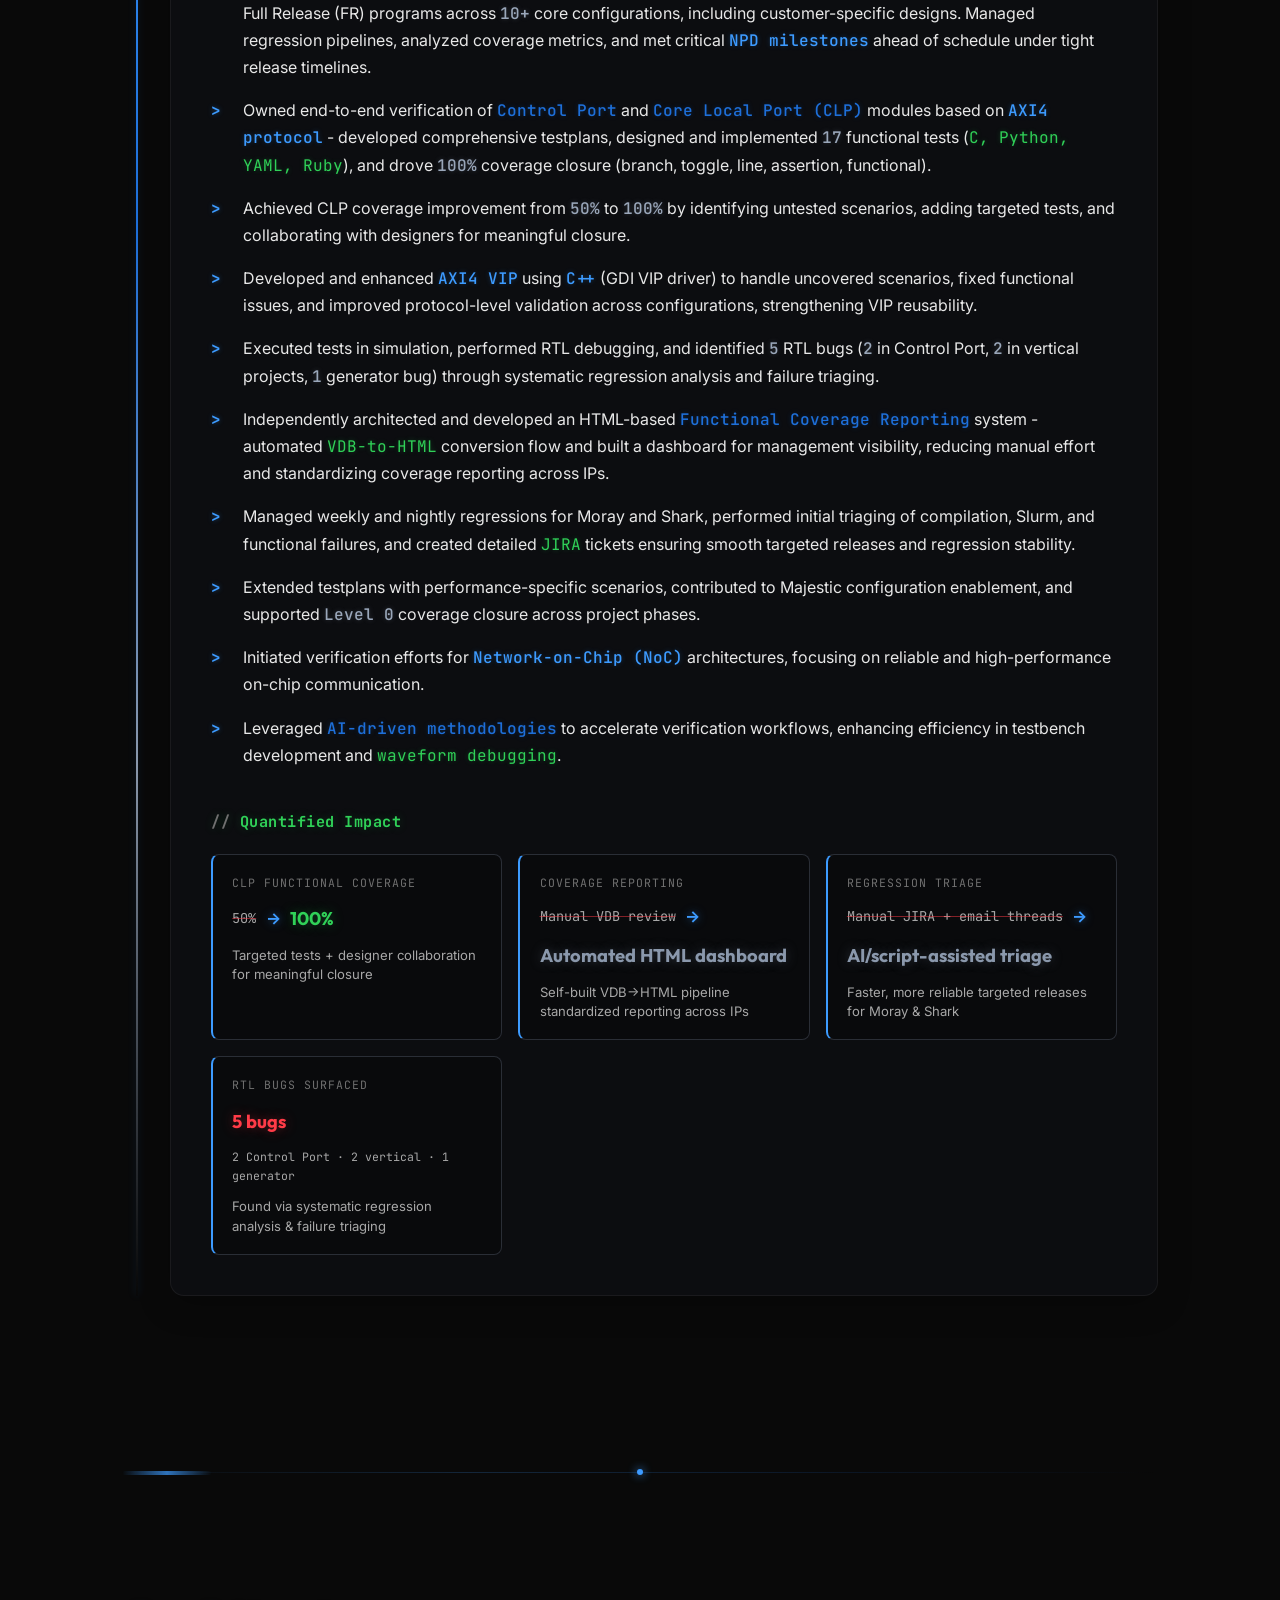
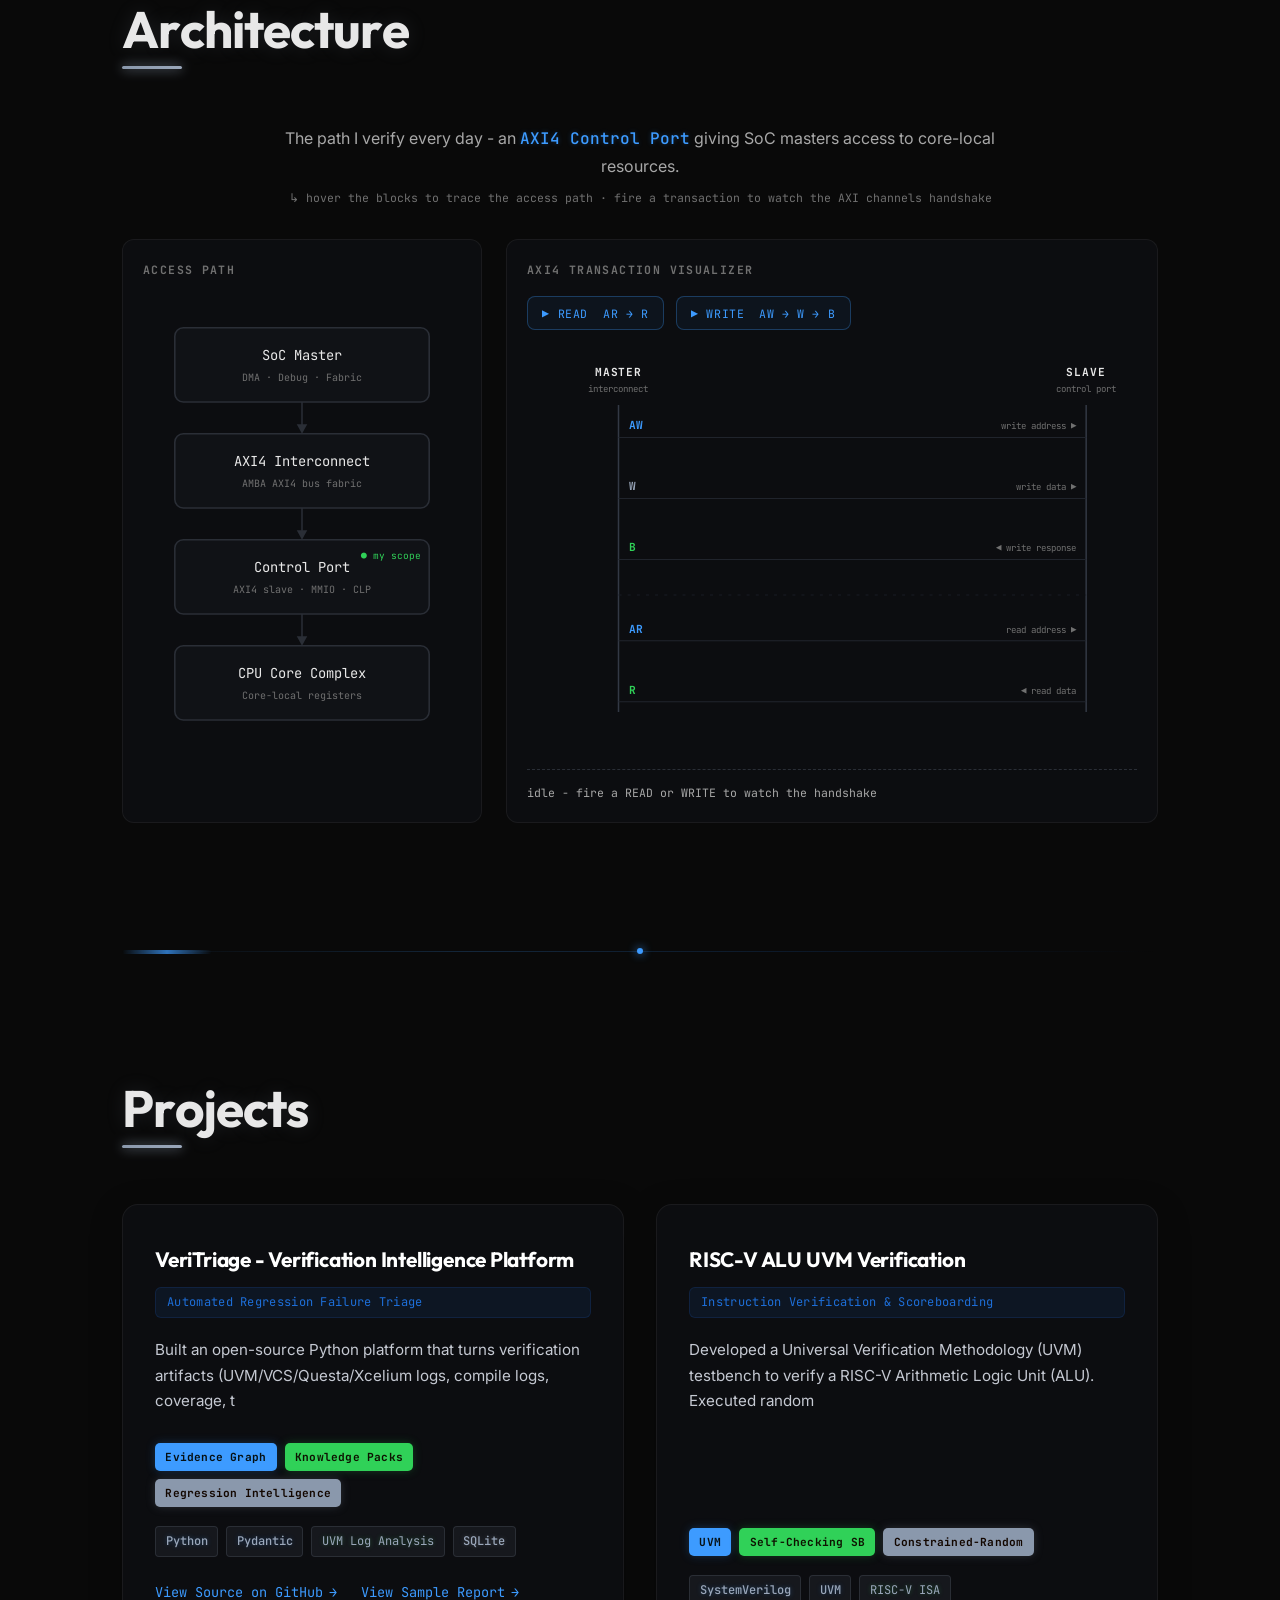
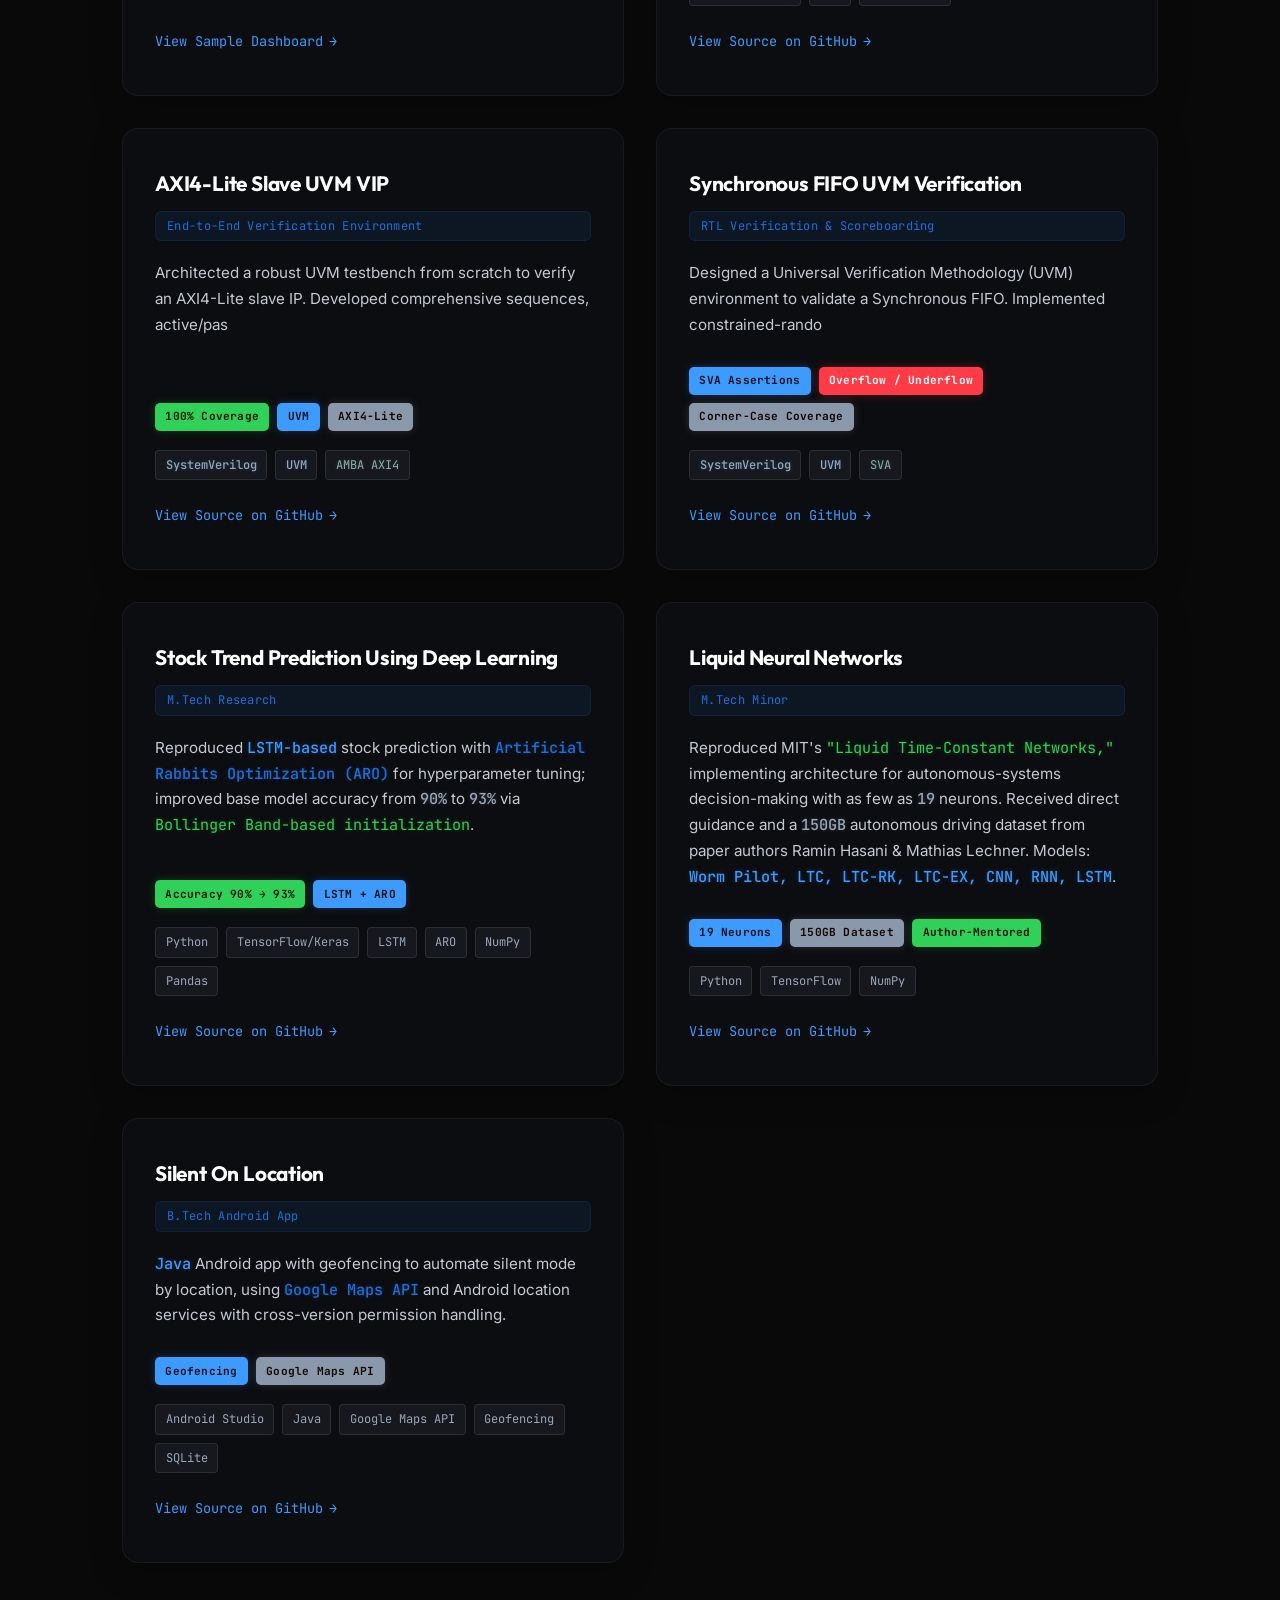
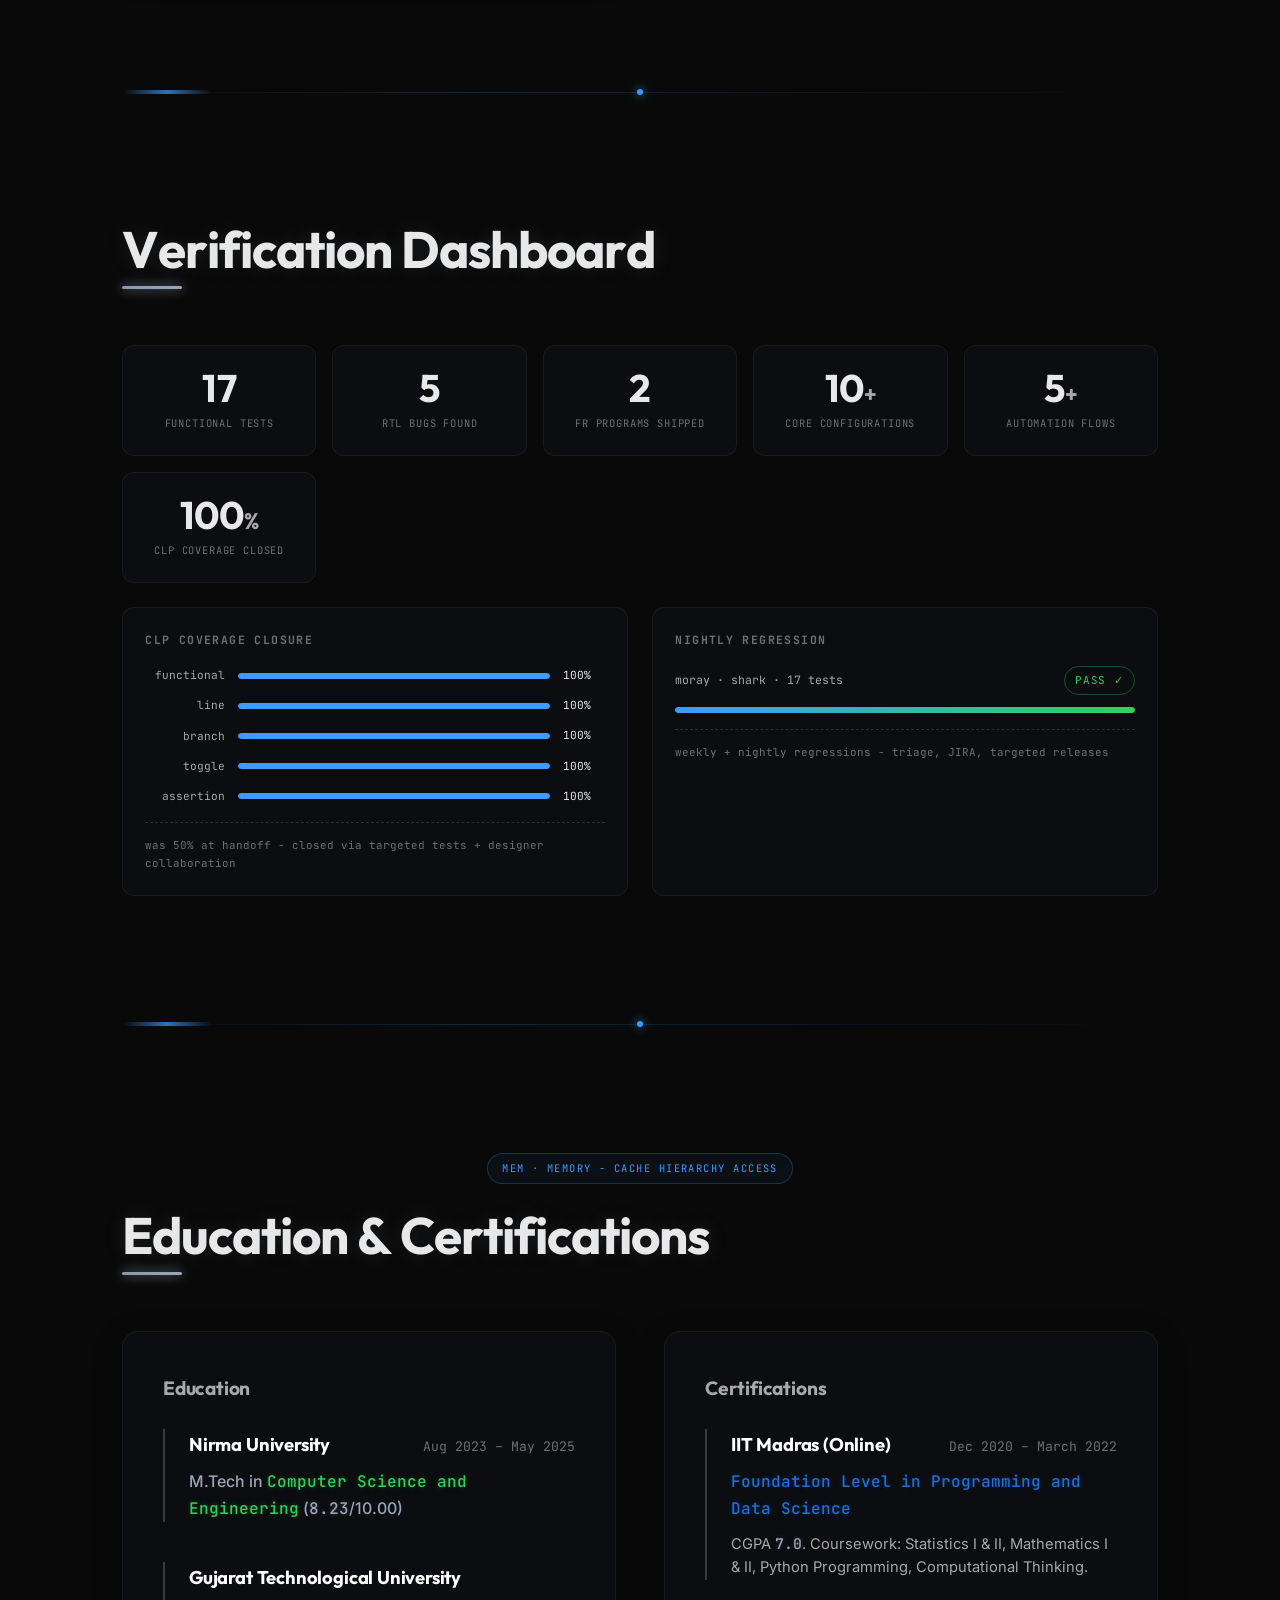
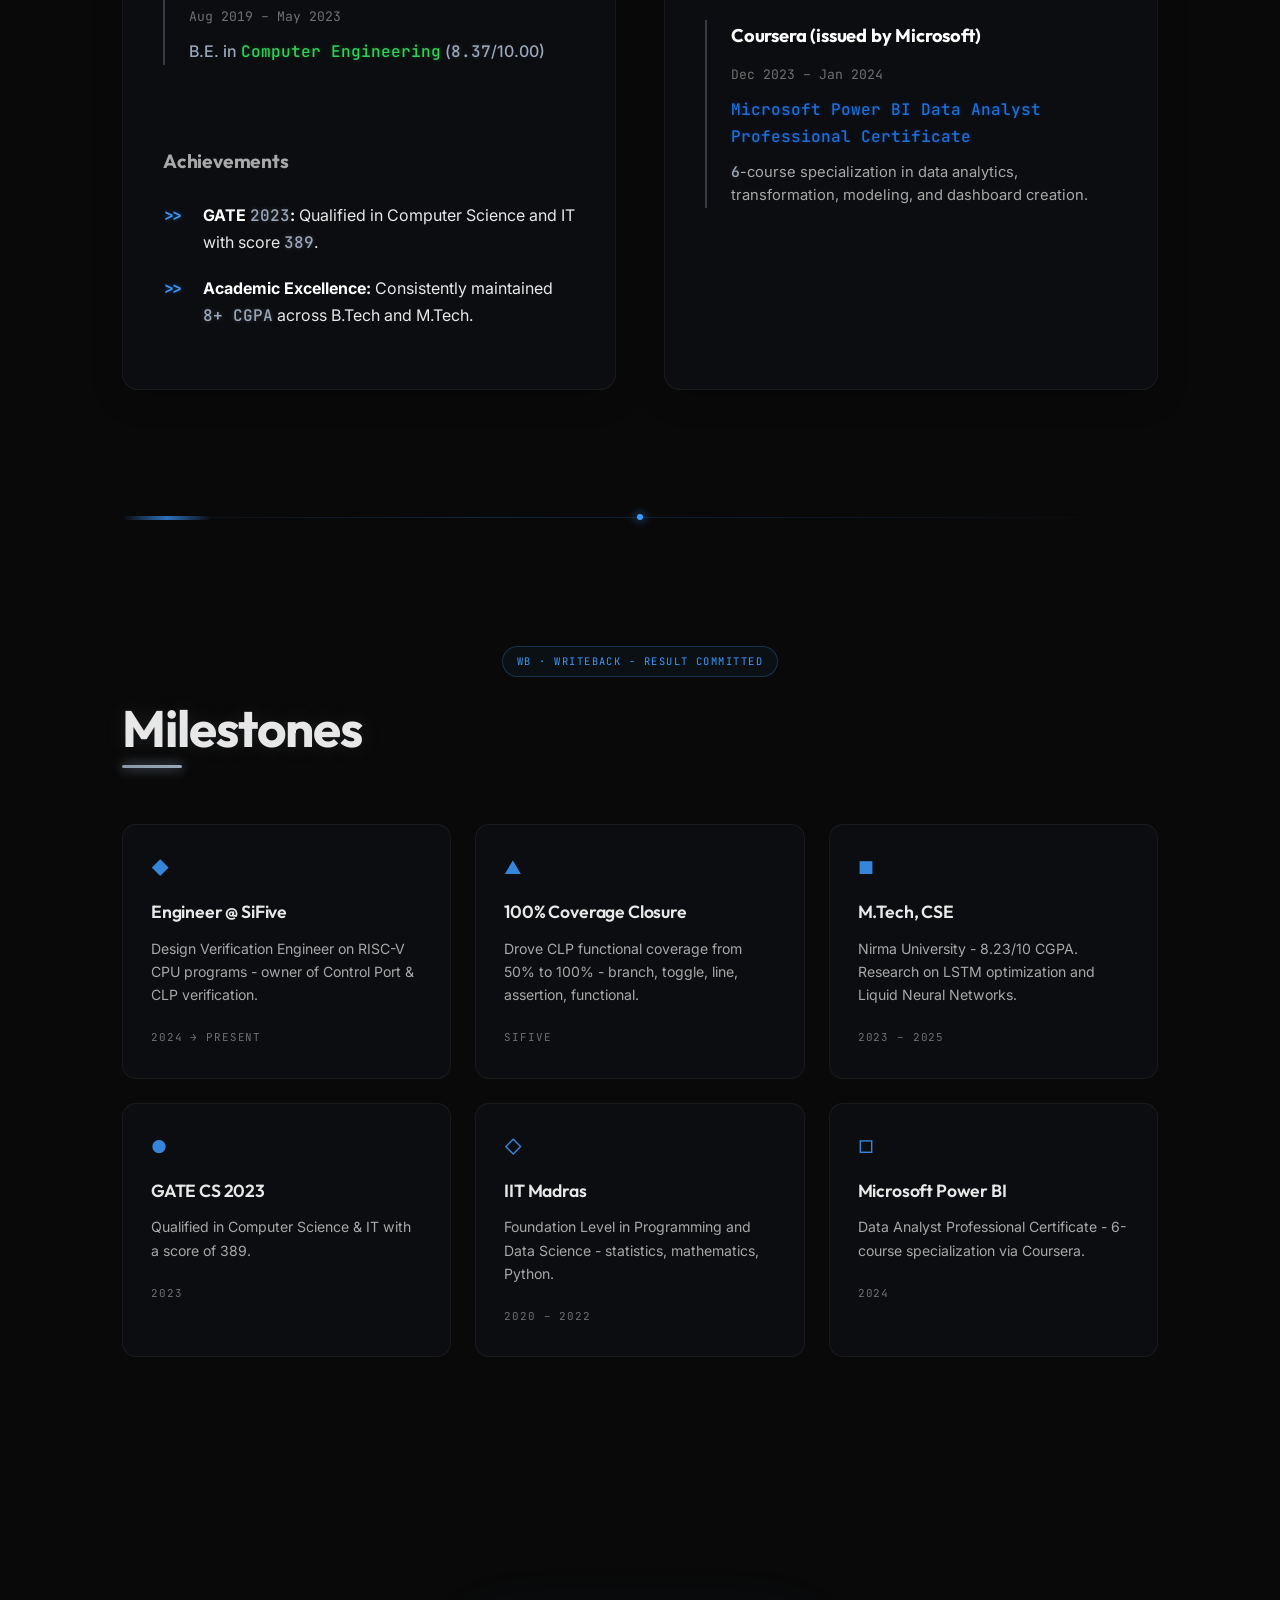
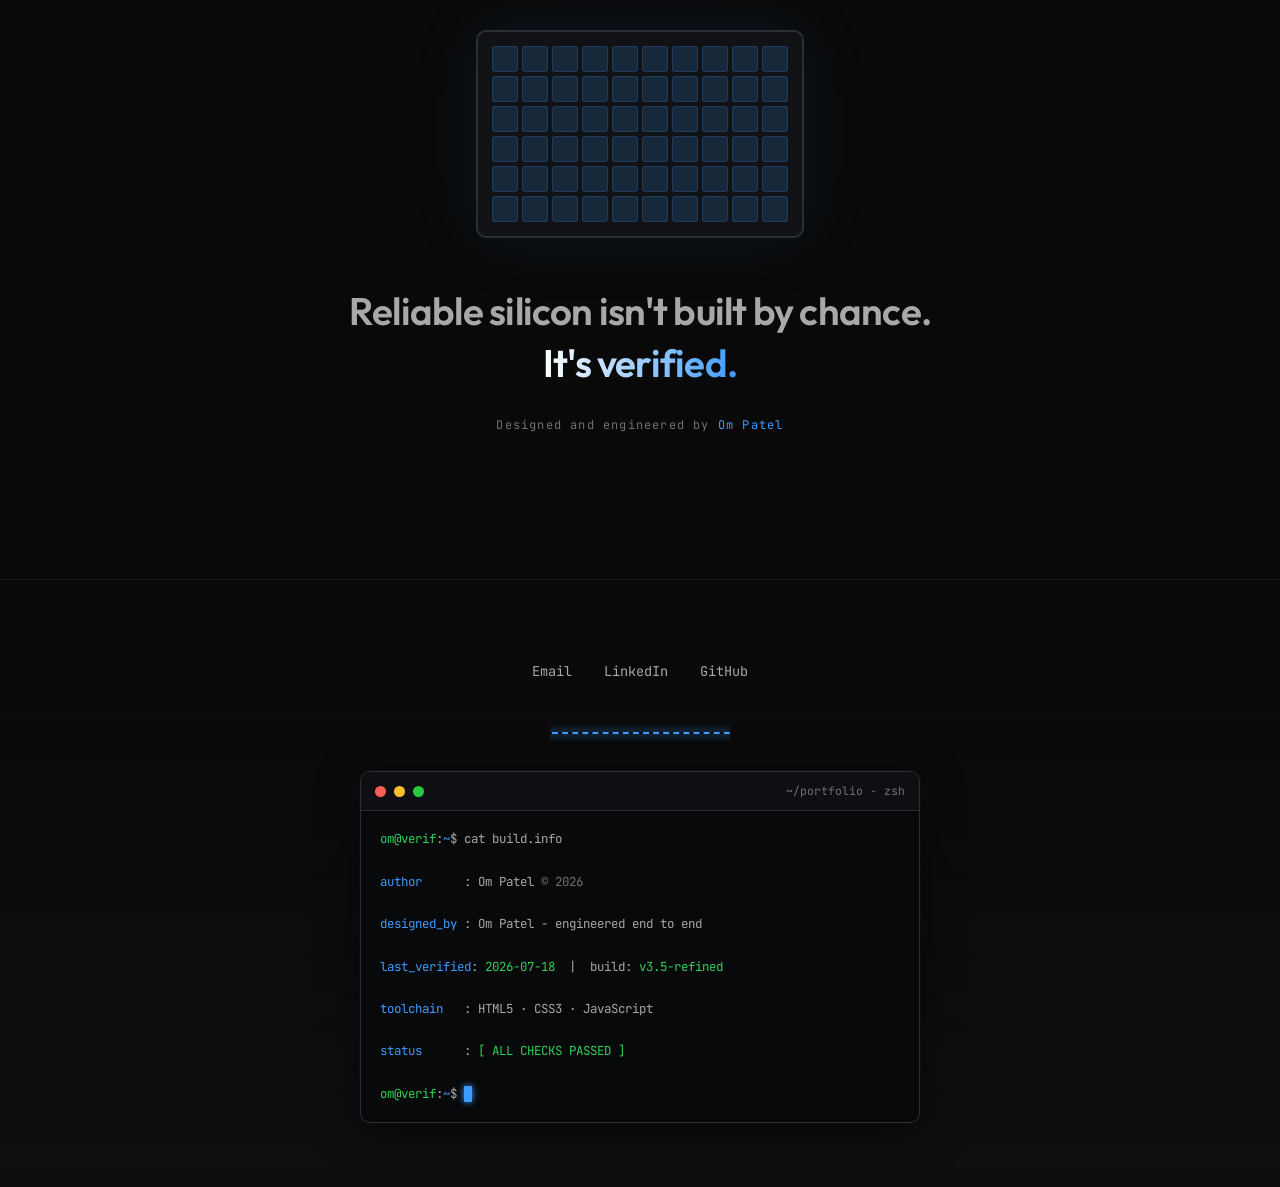
==== commit b997be3e: "feat: VeriTriage v0.5.1 - card update for the expanded 13-pack knowledge base, refreshed sample repo" ====
--- a/index.html
+++ b/index.html
@@ -556,7 +556,7 @@
                             <h3 class="scramble-text" data-value="VeriTriage - Verification Intelligence Platform">VeriTriage - Verification Intelligence Platform</h3>
                         </div>
                         <div class="project-context">Automated Regression Failure Triage</div>
-                        <p class="typewriter-para">Built an open-source Python platform that turns verification artifacts (UVM/VCS/Questa/Xcelium logs, compile logs, coverage, test metadata) into a normalized Evidence Graph, then reasons over it like a DV engineer: a multi-stage pipeline ranks competing hypotheses (RTL bug vs testbench vs infrastructure) with fully traceable confidence and categorized debug steps. A Verification Knowledge Engine with pluggable Knowledge Packs (AXI, UVM, reset/clocking, coverage) matches evidence against known failure patterns, projects it onto protocol state machines to show exactly where a transaction stalled, and attaches deterministic debug playbooks with spec references. Every analysis lands in a persistent regression database with deterministic failure signatures and similarity search ("have we seen this before?"), plus team-level analytics as an engineering dashboard. The optional AI layer only explains conclusions the deterministic stack already reached, citing evidence node IDs, never raw files.</p>
+                        <p class="typewriter-para">Built an open-source Python platform that turns verification artifacts (UVM/VCS/Questa/Xcelium logs, compile logs, coverage, test metadata) into a normalized Evidence Graph, then reasons over it like a DV engineer: a multi-stage pipeline ranks competing hypotheses (RTL bug vs testbench vs infrastructure) with fully traceable confidence and categorized debug steps. A Verification Knowledge Engine ships 13 pluggable Knowledge Packs (AXI, APB, AHB, CHI, TileLink, PCIe, UVM, SVA, reset/clocking, CDC, cache coherency, RISC-V privilege) with 29 deterministic failure patterns and playbooks, matching evidence against known failure modes, projecting it onto protocol state machines to show exactly where a transaction stalled, and citing real specification sections. Every analysis lands in a persistent regression database with deterministic failure signatures and similarity search ("have we seen this before?"), plus team-level analytics as an engineering dashboard. The optional AI layer only explains conclusions the deterministic stack already reached, citing evidence node IDs, never raw files.</p>
                         <div class="project-metrics">
                             <span class="metric-badge mb-cyan">Evidence Graph</span>
                             <span class="metric-badge mb-lime">Knowledge Packs</span>
